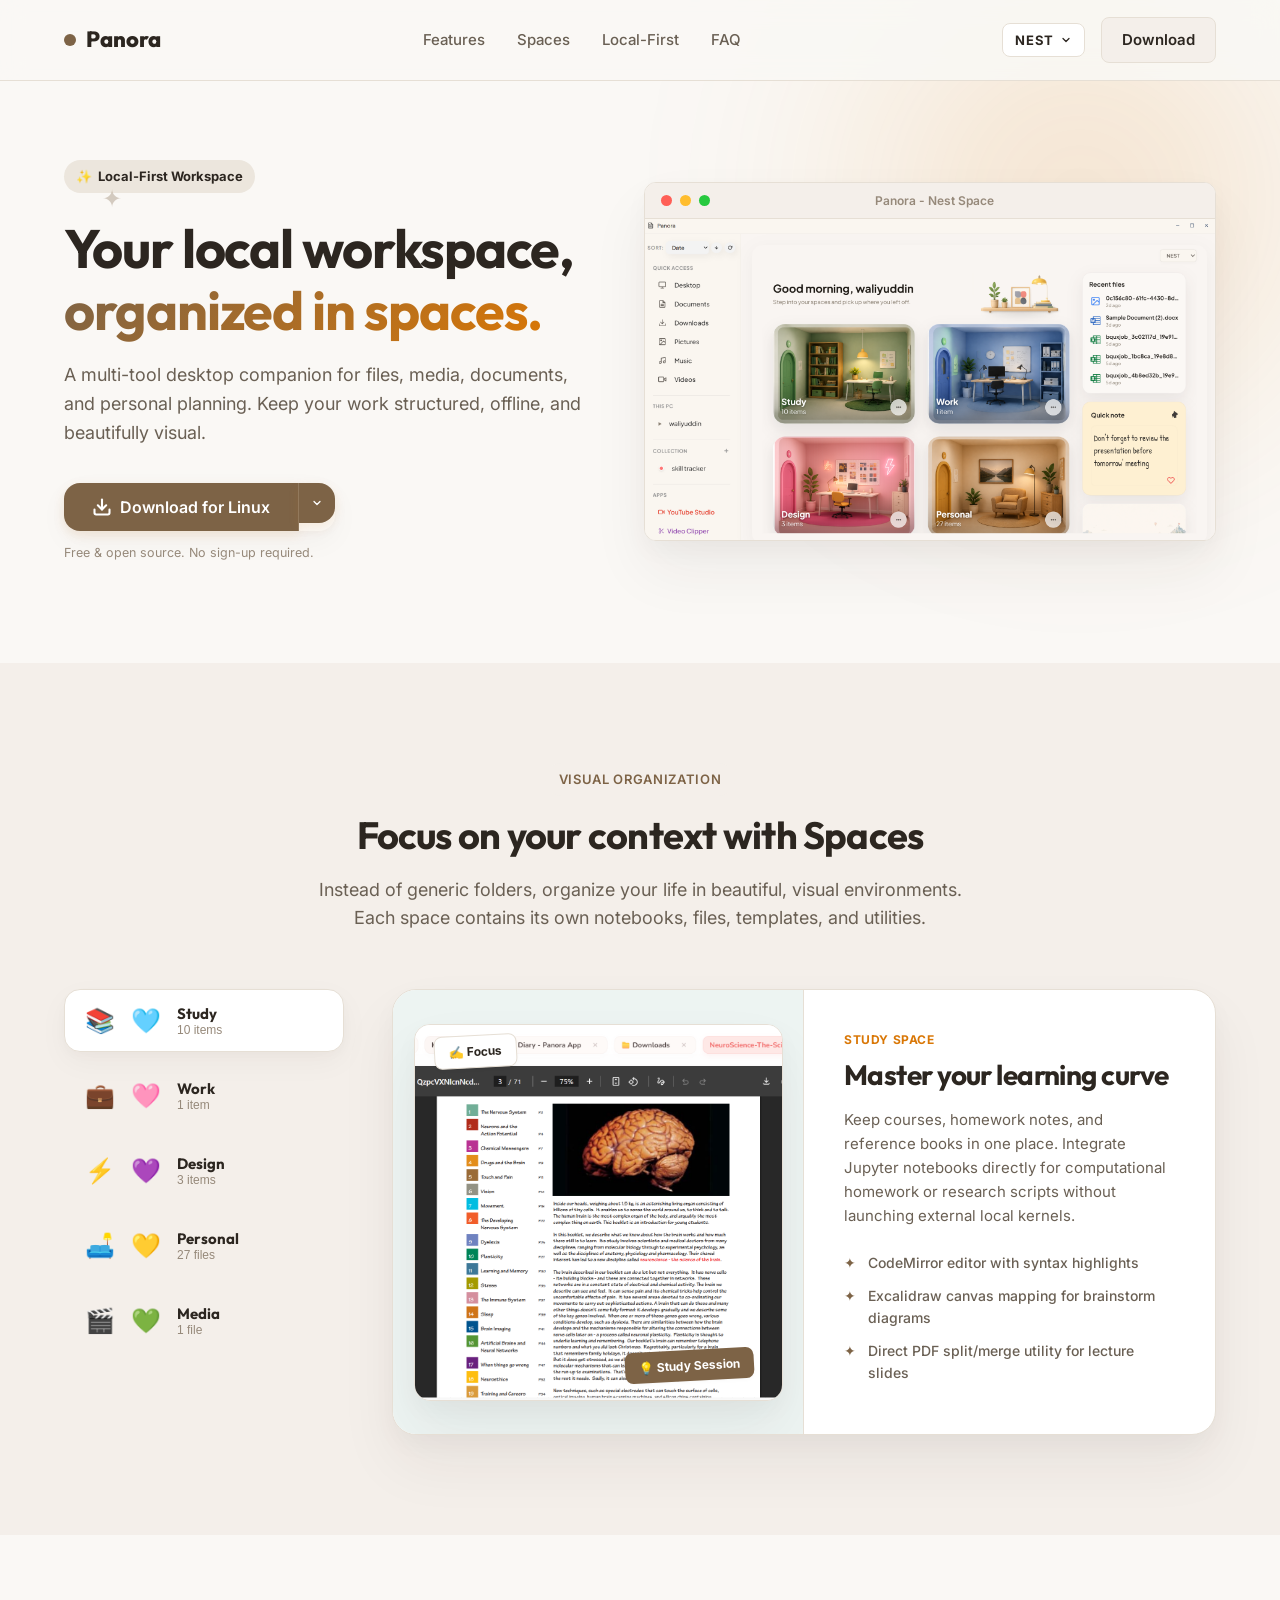
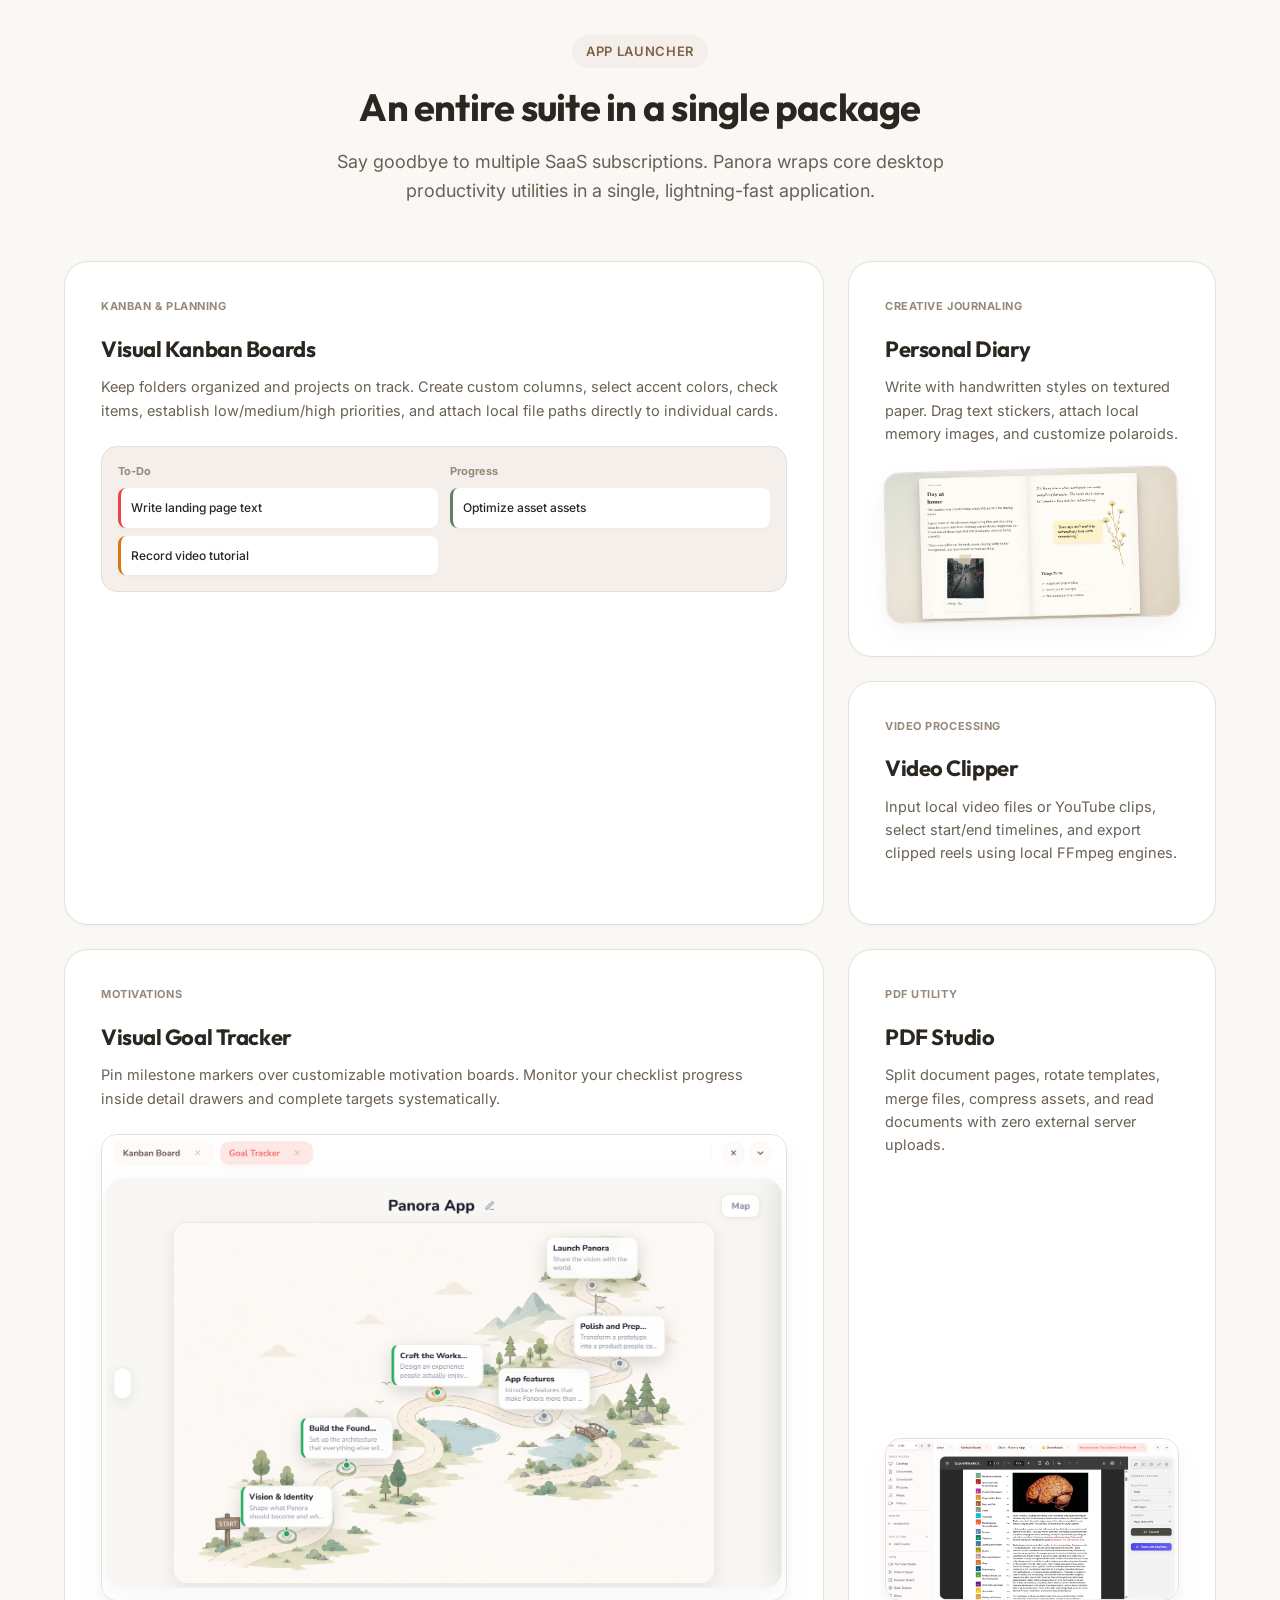
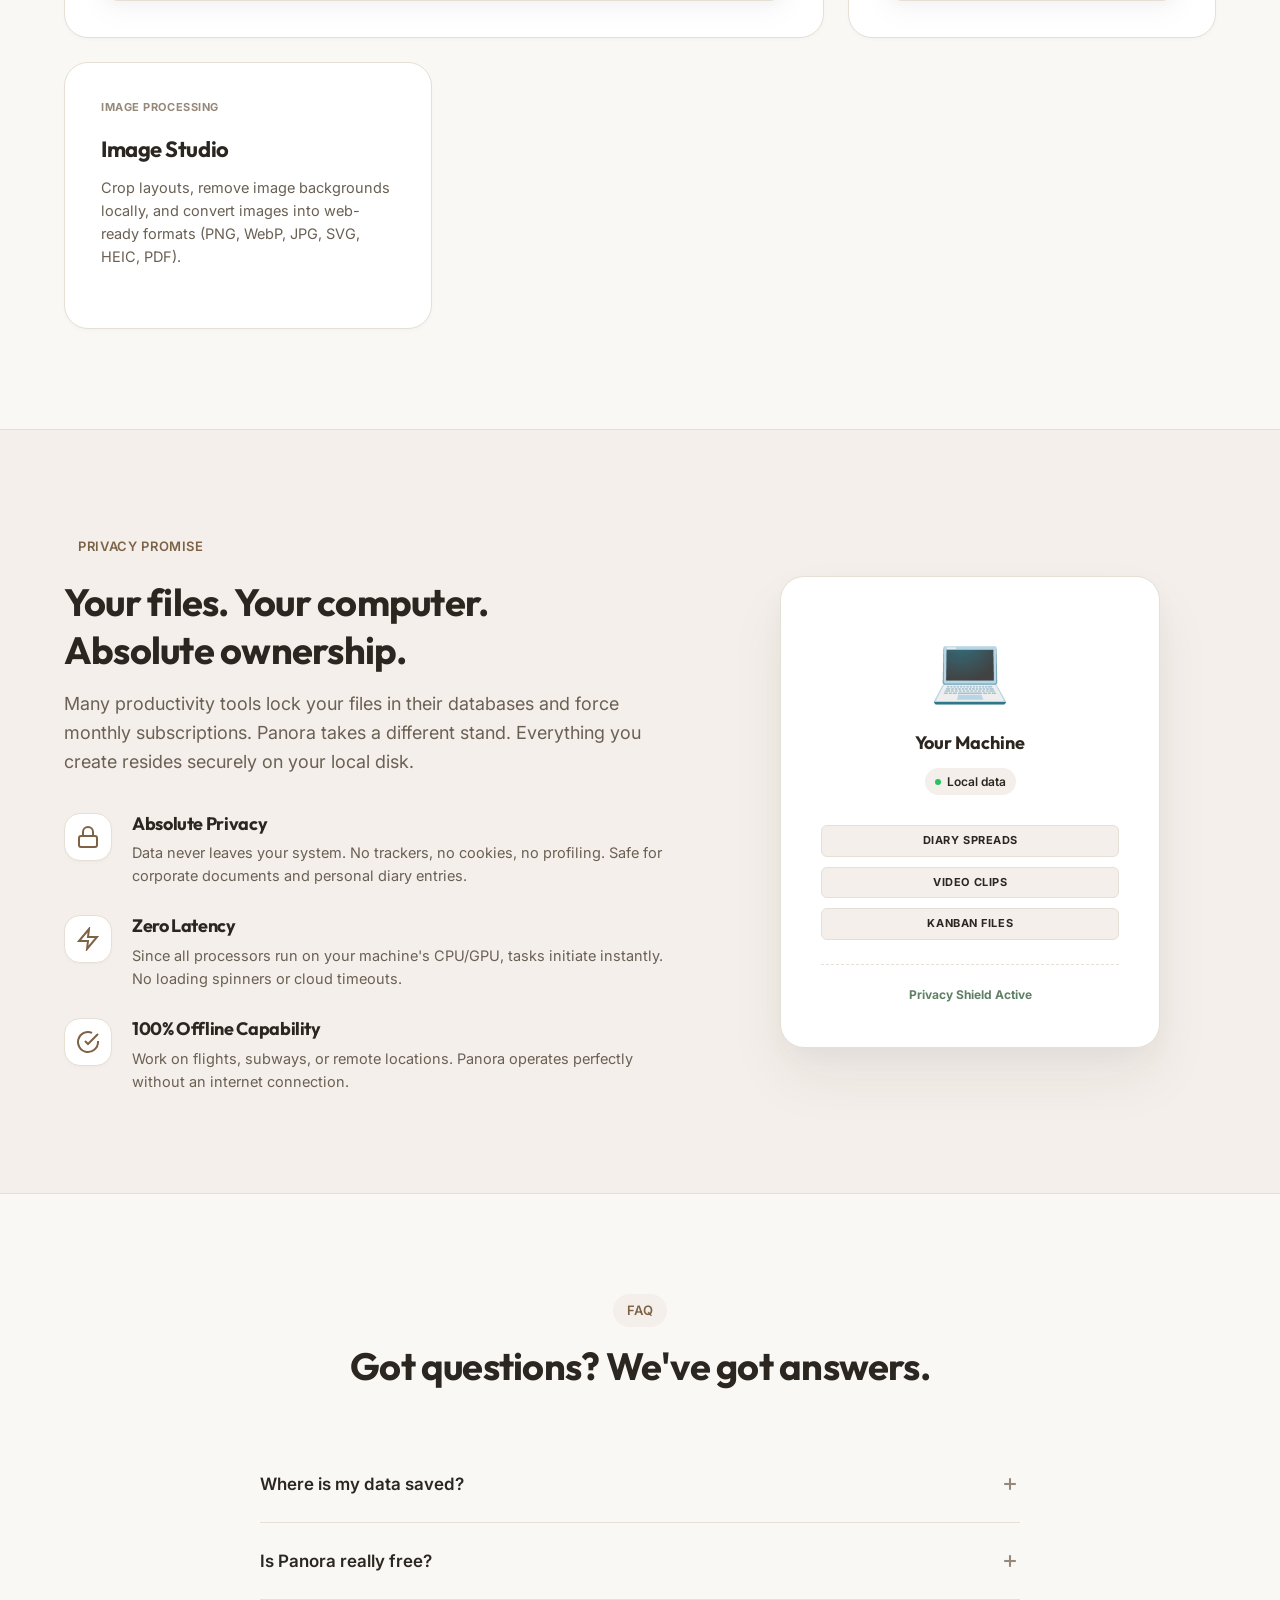
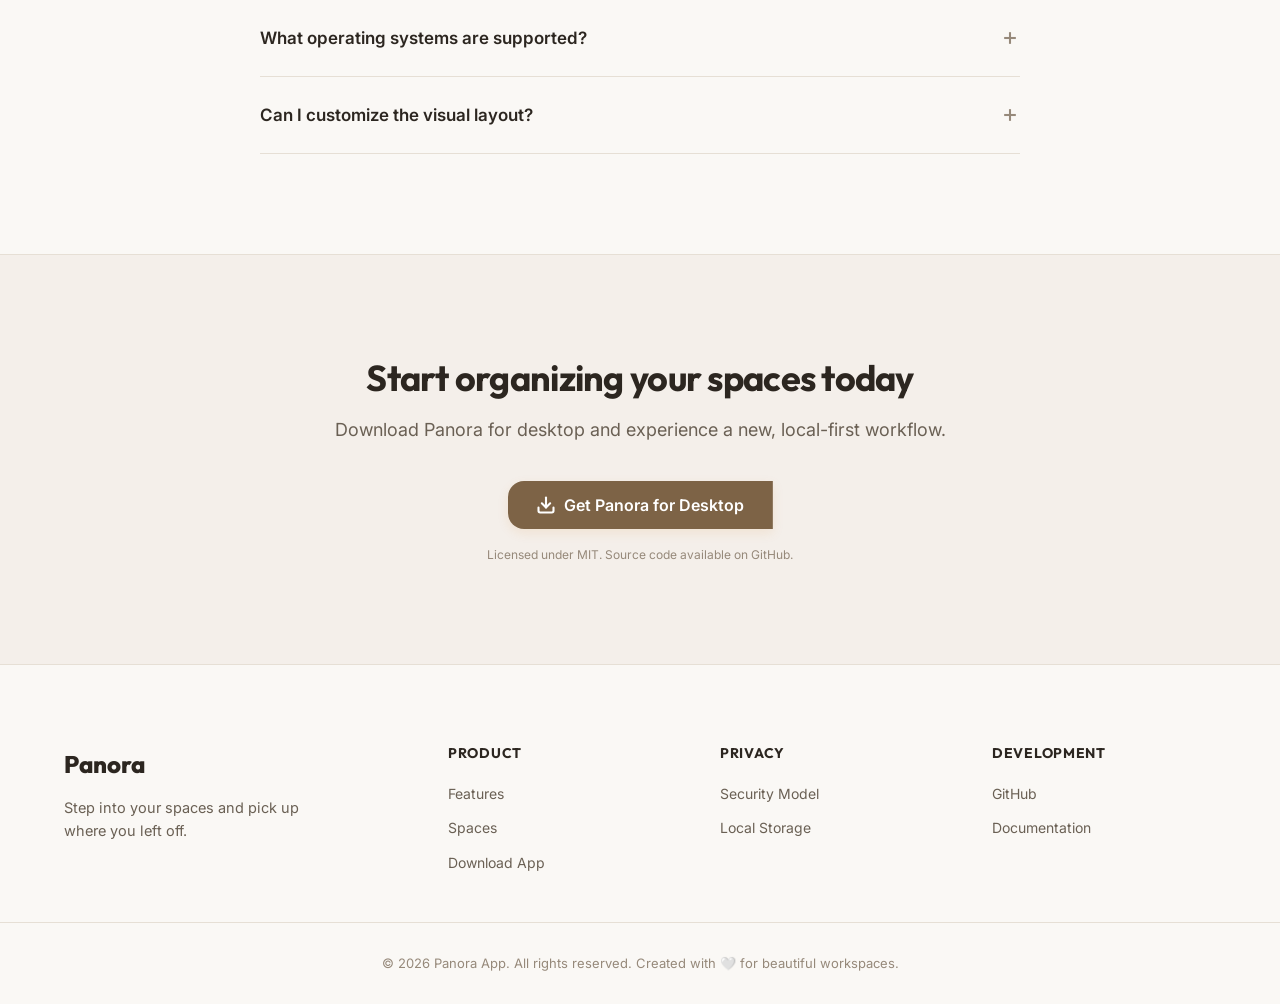
==== index.html @ 3e474cad "feat: initialize landing page for Panora with styles, assets, and download functionality" ====
<!DOCTYPE html>
<html lang="en">
<head>
  <meta charset="UTF-8">
  <meta name="viewport" content="width=device-width, initial-scale=1.0">
  <meta name="description" content="Panora is a beautiful, local-first desktop productivity workspace. Organize your files, edit code, split PDFs, remove image backgrounds, track goals, clip videos, and journal in one unified app. Absolute privacy, zero cloud database needed.">
  <meta name="keywords" content="Panora, desktop app, local-first, productivity tools, document editor, PDF utility, video clipper, Kanban board, goal tracker, diary app, local storage, Electron app">
  <meta name="author" content="Waliyuddin">
  
  <!-- Open Graph / Facebook -->
  <meta property="og:type" content="website">
  <meta property="og:title" content="Panora — Beautiful Local-First Workspace for Desktop">
  <meta property="og:description" content="Keep your local work in one gorgeous place. Text editing, PDF tools, image conversion, Kanban boards, diaries, and goals. Built for speed and privacy.">
  <meta property="og:image" content="panora.png">

  <!-- Twitter -->
  <meta property="twitter:card" content="summary_large_image">
  <meta property="twitter:title" content="Panora — Beautiful Local-First Workspace for Desktop">
  <meta property="twitter:description" content="Keep your local work in one gorgeous place. Text editing, PDF tools, image conversion, Kanban boards, diaries, and goals. Built for speed and privacy.">
  <meta property="twitter:image" content="panora.png">

  <title>Panora — Your Local Multi-Tool Workspace</title>

  <!-- Google Fonts -->
  <link rel="preconnect" href="https://fonts.googleapis.com">
  <link rel="preconnect" href="https://fonts.gstatic.com" crossorigin>
  <link href="https://fonts.googleapis.com/css2?family=Inter:wght@300;400;500;600;700&family=Outfit:wght@400;500;600;700;800&family=Caveat:wght@600;700&display=swap" rel="stylesheet">

  <link rel="stylesheet" href="style.css">
</head>
<body class="theme-nest">

  <!-- Floating Toast Notification -->
  <div id="download-toast" class="toast-notification hidden" role="alert" aria-live="assertive">
    <div class="toast-content">
      <svg class="toast-icon" width="20" height="20" viewBox="0 0 24 24" fill="none" stroke="currentColor" stroke-width="2" stroke-linecap="round" stroke-linejoin="round"><path d="M22 11.08V12a10 10 0 1 1-5.93-9.14"></path><polyline points="22 4 12 14.01 9 11.01"></polyline></svg>
      <div class="toast-text">
        <h4 class="toast-title">Download Initiated!</h4>
        <p class="toast-desc">Thank you for downloading Panora. Your installer is starting.</p>
      </div>
    </div>
  </div>

  <!-- Header Section -->
  <header class="navbar-header" id="navbar">
    <div class="container navbar-container">
      <a href="#" class="logo-link" id="logo-brand">
        <span class="logo-dot"></span>
        <span class="logo-text">Panora</span>
      </a>
      
      <nav class="nav-menu" id="nav-menu" aria-label="Main Navigation">
        <a href="#features" class="nav-link">Features</a>
        <a href="#spaces" class="nav-link">Spaces</a>
        <a href="#local-first" class="nav-link">Local-First</a>
        <a href="#faq" class="nav-link">FAQ</a>
      </nav>

      <div class="navbar-actions">
        <!-- Theme Dropdown selector (mirrors the app theme switcher) -->
        <div class="theme-dropdown-container">
          <label for="app-theme-selector" class="sr-only">Choose Theme</label>
          <div class="theme-selector-trigger" id="theme-selector-trigger">
            <span id="active-theme-label">NEST</span>
            <svg class="arrow-icon" width="12" height="12" viewBox="0 0 24 24" fill="none" stroke="currentColor" stroke-width="2.5" stroke-linecap="round" stroke-linejoin="round"><polyline points="6 9 12 15 18 9"></polyline></svg>
          </div>
          <div class="theme-dropdown-options" id="theme-dropdown-options">
            <button class="theme-option active" data-theme="nest" id="theme-btn-nest">NEST</button>
            <button class="theme-option" data-theme="mello" id="theme-btn-mello">MELLO</button>
          </div>
        </div>

        <a href="#download" class="btn btn-secondary nav-cta-btn" id="nav-download-btn">Download</a>
      </div>
    </div>
  </header>

  <!-- Hero Section -->
  <section class="hero-section" id="hero">
    <!-- Dynamic Decorative Elements -->
    <div class="hero-bg-accent glow-nest"></div>
    <div class="hero-bg-accent glow-mello"></div>
    <div class="decorative-sparkle sparkle-1">✦</div>
    <div class="decorative-sparkle sparkle-2">✦</div>
    <div class="decorative-doodle doodle-wave"></div>
    
    <div class="container hero-container">
      <div class="hero-content">
        <div class="hero-tagline" id="hero-tagline">
          <span class="tag-icon">✨</span> <span id="tagline-text">Local-First Workspace</span>
        </div>
        
        <h1 class="hero-title" id="hero-main-title">
          Your local workspace,<br><span class="text-gradient">organized in spaces.</span>
        </h1>
        
        <p class="hero-desc" id="hero-main-desc">
          A multi-tool desktop companion for files, media, documents, and personal planning. Keep your work structured, offline, and beautifully visual.
        </p>

        <div class="hero-cta-wrapper">
          <div class="download-button-group">
            <button class="btn btn-primary btn-large download-trigger" id="primary-download-btn">
              <svg class="download-icon" width="20" height="20" viewBox="0 0 24 24" fill="none" stroke="currentColor" stroke-width="2.5" stroke-linecap="round" stroke-linejoin="round"><path d="M21 15v4a2 2 0 0 1-2 2H5a2 2 0 0 1-2-2v-4"></path><polyline points="7 10 12 15 17 10"></polyline><line x1="12" y1="15" x2="12" y2="3"></line></svg>
              <span id="download-text">Download for Windows</span>
            </button>
            <div class="dropdown-trigger-wrapper">
              <button class="btn btn-primary btn-large btn-dropdown-toggle" id="download-dropdown-toggle" aria-label="Open download options">
                <svg width="12" height="12" viewBox="0 0 24 24" fill="none" stroke="currentColor" stroke-width="2.5" stroke-linecap="round" stroke-linejoin="round"><polyline points="6 9 12 15 18 9"></polyline></svg>
              </button>
              <div class="download-dropdown-menu" id="download-dropdown-menu">
                <button class="dropdown-item download-trigger" data-os="windows">Windows Installer (.exe)</button>
                <button class="dropdown-item download-trigger" data-os="macos">macOS Apple Silicon / Intel (.dmg)</button>
                <button class="dropdown-item download-trigger" data-os="linux">Linux Package (.AppImage)</button>
              </div>
            </div>
          </div>
          <span class="cta-subtext" id="cta-subtext">Free & open source. No sign-up required.</span>
        </div>
      </div>

      <!-- App Preview Frame -->
      <div class="hero-preview-wrapper" id="hero-preview-frame">
        <div class="macbook-frame">
          <div class="frame-header">
            <div class="window-controls">
              <span class="control-dot close"></span>
              <span class="control-dot minimize"></span>
              <span class="control-dot expand"></span>
            </div>
            <div class="frame-title" id="preview-frame-title">Panora - Nest Space</div>
          </div>
          <div class="frame-body">
            <!-- Nest Theme Screenshot -->
            <img src="panora.png" alt="Panora Desktop App Dashboard - Nest Theme" class="app-screenshot active" id="screenshot-nest">
            <!-- Mello Theme Screenshot -->
            <img src="panora2.png" alt="Panora Desktop App Dashboard - Mello Theme" class="app-screenshot" id="screenshot-mello">
          </div>
        </div>
      </div>
    </div>
  </section>

  <!-- Spaces Tour Section -->
  <section class="spaces-section" id="spaces">
    <div class="container">
      <div class="section-header text-center">
        <span class="section-tag">Visual Organization</span>
        <h2 class="section-title" id="spaces-title">Focus on your context with Spaces</h2>
        <p class="section-desc">
          Instead of generic folders, organize your life in beautiful, visual environments. Each space contains its own notebooks, files, templates, and utilities.
        </p>
      </div>

      <div class="spaces-interactive-layout">
        <!-- Interactive Room list representing the files -->
        <div class="spaces-menu" id="spaces-menu" role="tablist">
          <button class="space-tab active" data-space="study" id="space-tab-study" role="tab" aria-selected="true" aria-controls="space-panel-study">
            <span class="space-icon icon-nest">📚</span>
            <span class="space-icon icon-mello hidden">🩵</span>
            <div class="space-tab-info">
              <span class="space-name">Study</span>
              <span class="space-meta" id="study-meta">10 items</span>
            </div>
          </button>
          
          <button class="space-tab" data-space="work" id="space-tab-work" role="tab" aria-selected="false" aria-controls="space-panel-work">
            <span class="space-icon icon-nest">💼</span>
            <span class="space-icon icon-mello hidden">🩷</span>
            <div class="space-tab-info">
              <span class="space-name">Work</span>
              <span class="space-meta" id="work-meta">1 item</span>
            </div>
          </button>
          
          <button class="space-tab" data-space="design" id="space-tab-design" role="tab" aria-selected="false" aria-controls="space-panel-design">
            <span class="space-icon icon-nest">⚡</span>
            <span class="space-icon icon-mello hidden">💜</span>
            <div class="space-tab-info">
              <span class="space-name">Design</span>
              <span class="space-meta" id="design-meta">3 items</span>
            </div>
          </button>
          
          <button class="space-tab" data-space="personal" id="space-tab-personal" role="tab" aria-selected="false" aria-controls="space-panel-personal">
            <span class="space-icon icon-nest">🛋️</span>
            <span class="space-icon icon-mello hidden">💛</span>
            <div class="space-tab-info">
              <span class="space-name">Personal</span>
              <span class="space-meta" id="personal-meta">27 files</span>
            </div>
          </button>

          <button class="space-tab" data-space="media" id="space-tab-media" role="tab" aria-selected="false" aria-controls="space-panel-media">
            <span class="space-icon icon-nest">🎬</span>
            <span class="space-icon icon-mello hidden">💚</span>
            <div class="space-tab-info">
              <span class="space-name">Media</span>
              <span class="space-meta" id="media-meta">1 file</span>
            </div>
          </button>
        </div>

        <!-- Spaces details panels -->
        <div class="spaces-content-display">
          <div class="spaces-panel active" id="space-panel-study" role="tabpanel">
            <div class="panel-visual study-color">
              <div class="floating-sticker sticker-1">✍️ Focus</div>
              <div class="floating-sticker sticker-2">💡 Study Session</div>
              <div class="window-mockup">
                <img src="pdf viewer.png" alt="PDF Studio Document Reader" class="mockup-img">
              </div>
            </div>
            <div class="panel-details">
              <span class="panel-space-tag">Study Space</span>
              <h3>Master your learning curve</h3>
              <p>Keep courses, homework notes, and reference books in one place. Integrate Jupyter notebooks directly for computational homework or research scripts without launching external local kernels.</p>
              <ul class="panel-feature-list">
                <li>CodeMirror editor with syntax highlights</li>
                <li>Excalidraw canvas mapping for brainstorm diagrams</li>
                <li>Direct PDF split/merge utility for lecture slides</li>
              </ul>
            </div>
          </div>

          <div class="spaces-panel" id="space-panel-work" role="tabpanel">
            <div class="panel-visual work-color">
              <div class="floating-sticker sticker-1">🚀 Launch</div>
              <div class="floating-sticker sticker-2">📊 Spreadsheets</div>
              <div class="room-illustration nest-view">
                <div class="room-card-mini">
                  <span class="card-mini-title">Daily Operations</span>
                  <div class="progress-bar-small"><div class="fill" style="width: 45%"></div></div>
                  <span class="card-mini-meta">Excel conversions active</span>
                </div>
              </div>
            </div>
            <div class="panel-details">
              <span class="panel-space-tag">Work Space</span>
              <h3>Professional utility in action</h3>
              <p>Organize corporate worksheets, project checklists, and clients data safely. Easily parse and manage dense records with built-in tabular spreadsheets supporting XLSX, CSV, and Parquet formatting.</p>
              <ul class="panel-feature-list">
                <li>CSV Table Editor and direct conversion to Excel worksheets</li>
                <li>Tabbed workspaces supporting multiple opened client documents</li>
                <li>OCR features through LiteParse for document extractions</li>
              </ul>
            </div>
          </div>

          <div class="spaces-panel" id="space-panel-design" role="tabpanel">
            <div class="panel-visual design-color">
              <div class="floating-sticker sticker-1">🎨 Palette</div>
              <div class="floating-sticker sticker-2">📐 Excalidraw</div>
            </div>
            <div class="panel-details">
              <span class="panel-space-tag">Design Space</span>
              <h3>Creative ideas, visual execution</h3>
              <p>Store design inspirations, client branding assets, color configurations, and sketch boards. Make visual planning interactive using clean canvas tools without leaving the app container.</p>
              <ul class="panel-feature-list">
                <li>Integrated Excalidraw diagram tools (.excalidraw format)</li>
                <li>Image Studio with background removal, cropping, and rotation</li>
                <li>Fast image converters: convert SVG, BMP, ICO to PNG or WebP</li>
              </ul>
            </div>
          </div>

          <div class="spaces-panel" id="space-panel-personal" role="tabpanel">
            <div class="panel-visual personal-color">
              <div class="floating-sticker sticker-1">🏡 Diary</div>
              <div class="floating-sticker sticker-2">📅 Plans</div>
              <div class="goal-tracker-stack">
                <img src="goal tracker.png" alt="Goal Tracker Map" class="map-img-stack">
                <img src="goal tracker 2.png" alt="Milestone Checklist Drawer" class="drawer-img-stack">
              </div>
            </div>
            <div class="panel-details">
              <span class="panel-space-tag">Personal Space</span>
              <h3>Your personal journal & agenda</h3>
              <p>Express yourself through customized scrapbooks or track life targets on visual goal maps. Store private reflections and checklists completely offline on your desktop.</p>
              <ul class="panel-feature-list">
                <li>Cozy Diary book shelf layout with custom spread styles</li>
                <li>Goal tracking milestone map with interactive preview drawers</li>
                <li>Subtasks and checklist prioritization in a clean interface</li>
              </ul>
            </div>
          </div>

          <div class="spaces-panel" id="space-panel-media" role="tabpanel">
            <div class="panel-visual media-color">
              <div class="floating-sticker sticker-1">✂️ Clip</div>
              <div class="floating-sticker sticker-2">📹 YouTube</div>
            </div>
            <div class="panel-details">
              <span class="panel-space-tag">Media Space</span>
              <h3>Media production & downloads</h3>
              <p>Process, download, and trim local and online media links in seconds. Designed with fast background tasks to process media files seamlessly.</p>
              <ul class="panel-feature-list">
                <li>YouTube downloader with quality presets</li>
                <li>Video Clipper tool backing TikTok/Reels crop coordinates</li>
                <li>FFmpeg integration for local high-fidelity video rendering</li>
              </ul>
            </div>
          </div>
        </div>
      </div>
    </div>
  </section>

  <!-- Bento Grid Features Section -->
  <section class="features-section" id="features">
    <div class="container">
      <div class="section-header text-center">
        <span class="section-tag">App Launcher</span>
        <h2 class="section-title">An entire suite in a single package</h2>
        <p class="section-desc">
          Say goodbye to multiple SaaS subscriptions. Panora wraps core desktop productivity utilities in a single, lightning-fast application.
        </p>
      </div>

      <div class="bento-grid">
        <!-- Bento Card 1: Kanban -->
        <div class="bento-card col-span-2 row-span-2 kanban-highlight">
          <div class="card-badge">Kanban & Planning</div>
          <div class="card-content">
            <h3>Visual Kanban Boards</h3>
            <p>Keep folders organized and projects on track. Create custom columns, select accent colors, check items, establish low/medium/high priorities, and attach local file paths directly to individual cards.</p>
            <div class="bento-visual mock-kanban">
              <div class="kanban-col">
                <span class="col-title">To-Do</span>
                <div class="kanban-item priority-high">Write landing page text</div>
                <div class="kanban-item priority-medium">Record video tutorial</div>
              </div>
              <div class="kanban-col">
                <span class="col-title">Progress</span>
                <div class="kanban-item priority-low">Optimize asset assets</div>
              </div>
            </div>
          </div>
        </div>

        <!-- Bento Card 2: Diary -->
        <div class="bento-card diary-highlight">
          <div class="card-badge">Creative journaling</div>
          <div class="card-content">
            <h3>Personal Diary</h3>
            <p>Write with handwritten styles on textured paper. Drag text stickers, attach local memory images, and customize polaroids.</p>
            <div class="diary-notebook-preview">
              <img src="diary.png" alt="Diary Spread Page Preview" class="diary-page-img">
            </div>
          </div>
        </div>

        <!-- Bento Card 3: Video Clipper -->
        <div class="bento-card video-highlight">
          <div class="card-badge">Video Processing</div>
          <div class="card-content">
            <h3>Video Clipper</h3>
            <p>Input local video files or YouTube clips, select start/end timelines, and export clipped reels using local FFmpeg engines.</p>
          </div>
        </div>

        <!-- Bento Card 4: Goal Tracker -->
        <div class="bento-card col-span-2 goal-highlight">
          <div class="card-badge">Motivations</div>
          <div class="card-content">
            <h3>Visual Goal Tracker</h3>
            <p>Pin milestone markers over customizable motivation boards. Monitor your checklist progress inside detail drawers and complete targets systematically.</p>
            <div class="goal-map-preview">
              <img src="goal tracker.png" alt="Goal Tracker Map" class="goal-map-img">
            </div>
          </div>
        </div>

        <!-- Bento Card 5: PDF Studio -->
        <div class="bento-card pdf-highlight">
          <div class="card-badge">PDF utility</div>
          <div class="card-content">
            <h3>PDF Studio</h3>
            <p>Split document pages, rotate templates, merge files, compress assets, and read documents with zero external server uploads.</p>
            <div class="pdf-studio-preview">
              <img src="pdf viewer.png" alt="PDF Studio Document Reader" class="pdf-img">
            </div>
          </div>
        </div>

        <!-- Bento Card 6: Image Studio -->
        <div class="bento-card image-highlight">
          <div class="card-badge">Image Processing</div>
          <div class="card-content">
            <h3>Image Studio</h3>
            <p>Crop layouts, remove image backgrounds locally, and convert images into web-ready formats (PNG, WebP, JPG, SVG, HEIC, PDF).</p>
          </div>
        </div>
      </div>
    </div>
  </section>

  <!-- Local First Section -->
  <section class="local-first-section" id="local-first">
    <div class="container">
      <div class="local-grid">
        <div class="local-content">
          <span class="section-tag highlight-tag">Privacy Promise</span>
          <h2 class="section-title">Your files. Your computer.<br>Absolute ownership.</h2>
          <p class="section-desc">
            Many productivity tools lock your files in their databases and force monthly subscriptions. Panora takes a different stand. Everything you create resides securely on your local disk.
          </p>
          
          <div class="local-features-group">
            <div class="local-feature-item">
              <div class="icon-wrap">
                <svg width="24" height="24" viewBox="0 0 24 24" fill="none" stroke="currentColor" stroke-width="2"><rect x="3" y="11" width="18" height="11" rx="2" ry="2"></rect><path d="M7 11V7a5 5 0 0 1 10 0v4"></path></svg>
              </div>
              <div class="feature-text">
                <h3>Absolute Privacy</h3>
                <p>Data never leaves your system. No trackers, no cookies, no profiling. Safe for corporate documents and personal diary entries.</p>
              </div>
            </div>

            <div class="local-feature-item">
              <div class="icon-wrap">
                <svg width="24" height="24" viewBox="0 0 24 24" fill="none" stroke="currentColor" stroke-width="2"><polygon points="13 2 3 14 12 14 11 22 21 10 12 10 13 2"></polygon></svg>
              </div>
              <div class="feature-text">
                <h3>Zero Latency</h3>
                <p>Since all processors run on your machine's CPU/GPU, tasks initiate instantly. No loading spinners or cloud timeouts.</p>
              </div>
            </div>

            <div class="local-feature-item">
              <div class="icon-wrap">
                <svg width="24" height="24" viewBox="0 0 24 24" fill="none" stroke="currentColor" stroke-width="2"><path d="M22 11.08V12a10 10 0 1 1-5.93-9.14"></path><polyline points="22 4 12 14.01 9 11.01"></polyline></svg>
              </div>
              <div class="feature-text">
                <h3>100% Offline Capability</h3>
                <p>Work on flights, subways, or remote locations. Panora operates perfectly without an internet connection.</p>
              </div>
            </div>
          </div>
        </div>

        <div class="local-visual-display">
          <div class="local-map-container">
            <div class="device-node main-device">
              <div class="device-icon">💻</div>
              <span class="device-label">Your Machine</span>
              <span class="status-indicator online">Local data</span>
            </div>
            
            <div class="data-stream-lines">
              <span class="stream-item doc-tag">Diary Spreads</span>
              <span class="stream-item media-tag">Video Clips</span>
              <span class="stream-item file-tag">Kanban Files</span>
            </div>

            <div class="cloud-shield">
              <span class="shield-label">Privacy Shield Active</span>
            </div>
          </div>
        </div>
      </div>
    </div>
  </section>

  <!-- FAQ Section -->
  <section class="faq-section" id="faq">
    <div class="container">
      <div class="section-header text-center">
        <span class="section-tag">FAQ</span>
        <h2 class="section-title">Got questions? We've got answers.</h2>
      </div>

      <div class="faq-accordion-wrapper">
        <div class="faq-item" id="faq-item-1">
          <button class="faq-question" aria-expanded="false" aria-controls="faq-answer-1">
            <span>Where is my data saved?</span>
            <svg class="faq-icon" width="20" height="20" viewBox="0 0 24 24" fill="none" stroke="currentColor" stroke-width="2.5"><line x1="12" y1="5" x2="12" y2="19"></line><line x1="5" y1="12" x2="19" y2="12"></line></svg>
          </button>
          <div class="faq-answer" id="faq-answer-1" hidden>
            <p>All user files, text edits, Jupyter configurations, diary indexes, and Kanban layouts are stored locally on your desktop filesystem. Panora does not upload anything to cloud hosting nodes, keeping your data entirely yours.</p>
          </div>
        </div>

        <div class="faq-item" id="faq-item-2">
          <button class="faq-question" aria-expanded="false" aria-controls="faq-answer-2">
            <span>Is Panora really free?</span>
            <svg class="faq-icon" width="20" height="20" viewBox="0 0 24 24" fill="none" stroke="currentColor" stroke-width="2.5"><line x1="12" y1="5" x2="12" y2="19"></line><line x1="5" y1="12" x2="19" y2="12"></line></svg>
          </button>
          <div class="faq-answer" id="faq-answer-2" hidden>
            <p>Yes! Panora is fully open-source and free to download. There are no monthly payments, hidden features behind paywalls, or cloud subscriptions.</p>
          </div>
        </div>

        <div class="faq-item" id="faq-item-3">
          <button class="faq-question" aria-expanded="false" aria-controls="faq-answer-3">
            <span>What operating systems are supported?</span>
            <svg class="faq-icon" width="20" height="20" viewBox="0 0 24 24" fill="none" stroke="currentColor" stroke-width="2.5"><line x1="12" y1="5" x2="12" y2="19"></line><line x1="5" y1="12" x2="19" y2="12"></line></svg>
          </button>
          <div class="faq-answer" id="faq-answer-3" hidden>
            <p>We officially build and distribute binaries for Windows (.exe installers), macOS (.dmg packages, supporting both M1/M2 Apple Silicon and older Intel architectures), and Linux installations (.AppImage packages).</p>
          </div>
        </div>

        <div class="faq-item" id="faq-item-4">
          <button class="faq-question" aria-expanded="false" aria-controls="faq-answer-4">
            <span>Can I customize the visual layout?</span>
            <svg class="faq-icon" width="20" height="20" viewBox="0 0 24 24" fill="none" stroke="currentColor" stroke-width="2.5"><line x1="12" y1="5" x2="12" y2="19"></line><line x1="5" y1="12" x2="19" y2="12"></line></svg>
          </button>
          <div class="faq-answer" id="faq-answer-4" hidden>
            <p>Absolutely! The app features multiple built-in design visual skins: standard layouts, cozy warm-toned workspace aesthetics (Nest Theme), and colorful cute pastel motifs (Mello Theme), including folder customizations, colors, and textures.</p>
          </div>
        </div>
      </div>
    </div>
  </section>

  <!-- CTA Download Section -->
  <section class="cta-download-section" id="download">
    <div class="container text-center">
      <h2 class="cta-title">Start organizing your spaces today</h2>
      <p class="cta-desc">Download Panora for desktop and experience a new, local-first workflow.</p>
      
      <div class="cta-buttons-wrapper">
        <button class="btn btn-primary btn-large download-trigger" id="footer-download-btn">
          <svg class="download-icon" width="20" height="20" viewBox="0 0 24 24" fill="none" stroke="currentColor" stroke-width="2.5" stroke-linecap="round" stroke-linejoin="round"><path d="M21 15v4a2 2 0 0 1-2 2H5a2 2 0 0 1-2-2v-4"></path><polyline points="7 10 12 15 17 10"></polyline><line x1="12" y1="15" x2="12" y2="3"></line></svg>
          <span>Get Panora for Desktop</span>
        </button>
      </div>
      <p class="license-note">Licensed under MIT. Source code available on GitHub.</p>
    </div>
  </section>

  <!-- Footer Section -->
  <footer class="footer-layout">
    <div class="container footer-container">
      <div class="footer-brand">
        <span class="logo-text">Panora</span>
        <p class="footer-slogan">Step into your spaces and pick up where you left off.</p>
      </div>
      
      <div class="footer-links-wrapper">
        <div class="footer-links-column">
          <h4>Product</h4>
          <a href="#features">Features</a>
          <a href="#spaces">Spaces</a>
          <a href="#download">Download App</a>
        </div>
        <div class="footer-links-column">
          <h4>Privacy</h4>
          <a href="#local-first">Security Model</a>
          <a href="#local-first">Local Storage</a>
        </div>
        <div class="footer-links-column">
          <h4>Development</h4>
          <a href="https://github.com" target="_blank" rel="noopener noreferrer">GitHub</a>
          <a href="#faq">Documentation</a>
        </div>
      </div>
    </div>
    <div class="footer-bottom text-center">
      <p class="copyright-text">&copy; 2026 Panora App. All rights reserved. Created with 🤍 for beautiful workspaces.</p>
    </div>
  </footer>

  <script src="app.js" defer></script>
</body>
</html>
---- style.css ----
/* ==========================================================================
   PANORA LANDING PAGE CSS STYLESHEET
   ========================================================================== */

/* --------------------------------------------------------------------------
   1. Design System & Variables
   -------------------------------------------------------------------------- */
:root {
  /* Theme: NEST (Warm, Earthy, Organic) */
  --bg-primary: #FAF8F5;
  --bg-secondary: #F4EFEA;
  --bg-tertiary: #ECE6DD;
  --text-primary: #2C2620;
  --text-secondary: #6A6054;
  --text-muted: #96897A;
  --card-bg: #FFFFFF;
  --border-color: #E6DFD5;
  --border-focus: #C0B09C;
  
  --shadow-sm: 0 2px 4px rgba(44, 38, 32, 0.02), 0 1px 2px rgba(44, 38, 32, 0.01);
  --shadow-md: 0 10px 30px rgba(44, 38, 32, 0.04), 0 4px 12px rgba(44, 38, 32, 0.02);
  --shadow-lg: 0 30px 60px rgba(44, 38, 32, 0.06), 0 10px 24px rgba(44, 38, 32, 0.03);
  
  --primary-color: #7D6346;       /* Soft Timber */
  --primary-hover: #604A33;
  --accent-color: #D97706;        /* Warm Amber */
  --accent-rgb: 217, 119, 6;
  --success-color: #608066;       /* Sage Green */
  --info-color: #557A95;          /* Muted Blue */
  --warning-color: #D68C45;       /* Warm Terracotta */
  
  --radius-sm: 8px;
  --radius-md: 16px;
  --radius-lg: 24px;
  --radius-full: 9999px;
  
  --transition-fast: 0.15s ease;
  --transition-normal: 0.3s cubic-bezier(0.4, 0, 0.2, 1);
  --transition-slow: 0.5s cubic-bezier(0.4, 0, 0.2, 1);
}

/* Theme: MELLO (Cute, Chibi, Pastel) */
body.theme-mello {
  --bg-primary: #FCFAFA;
  --bg-secondary: #F7EFEF;
  --bg-tertiary: #F2E4E4;
  --text-primary: #4A3E3D;
  --text-secondary: #85706E;
  --text-muted: #B29B99;
  --card-bg: #FFFFFF;
  --border-color: #F0E2E2;
  --border-focus: #FFA8BA;
  
  --shadow-sm: 0 4px 8px rgba(255, 168, 186, 0.05);
  --shadow-md: 0 12px 30px rgba(255, 168, 186, 0.12), 0 4px 12px rgba(162, 210, 255, 0.08);
  --shadow-lg: 0 32px 60px rgba(189, 178, 255, 0.18), 0 12px 24px rgba(255, 168, 186, 0.1);
  
  --primary-color: #FFA8BA;       /* Pastel Pink */
  --primary-hover: #FF85A2;
  --accent-color: #8FD3FF;        /* Sky Blue */
  --accent-rgb: 143, 211, 255;
  --success-color: #B4E8B4;       /* Pastel Mint */
  --info-color: #C1B4FF;          /* Lilac Purple */
  --warning-color: #FFE699;       /* Pastel Yellow */
  
  --radius-sm: 12px;
  --radius-md: 20px;
  --radius-lg: 32px;
}

/* --------------------------------------------------------------------------
   2. Base Styles & Typography
   -------------------------------------------------------------------------- */
* {
  box-sizing: border-box;
  margin: 0;
  padding: 0;
}

html {
  scroll-behavior: smooth;
}

body {
  font-family: 'Inter', sans-serif;
  background-color: var(--bg-primary);
  color: var(--text-primary);
  line-height: 1.6;
  -webkit-font-smoothing: antialiased;
  transition: background-color var(--transition-slow), color var(--transition-slow);
  overflow-x: hidden;
}

/* Dot grid background for Mello */
body.theme-mello {
  background-image: radial-gradient(#FFD9E2 1.5px, transparent 1.5px);
  background-size: 28px 28px;
}

h1, h2, h3, h4 {
  font-family: 'Outfit', sans-serif;
  font-weight: 700;
  letter-spacing: -0.02em;
  line-height: 1.25;
}

a {
  color: inherit;
  text-decoration: none;
  transition: color var(--transition-fast);
}

.sr-only {
  position: absolute;
  width: 1px;
  height: 1px;
  padding: 0;
  margin: -1px;
  overflow: hidden;
  clip: rect(0, 0, 0, 0);
  border: 0;
}

/* --------------------------------------------------------------------------
   3. Utility Classes
   -------------------------------------------------------------------------- */
.container {
  width: 100%;
  max-width: 1200px;
  margin: 0 auto;
  padding: 0 24px;
}

.text-center { text-align: center; }
.text-gradient {
  background: linear-gradient(135deg, var(--primary-color), var(--accent-color));
  -webkit-background-clip: text;
  -webkit-text-fill-color: transparent;
}

.section-tag {
  display: inline-block;
  padding: 6px 14px;
  font-size: 13px;
  font-weight: 600;
  color: var(--primary-color);
  background-color: var(--bg-secondary);
  border-radius: var(--radius-full);
  margin-bottom: 16px;
  letter-spacing: 0.05em;
  text-transform: uppercase;
  transition: all var(--transition-normal);
}

body.theme-mello .section-tag {
  background-color: var(--bg-tertiary);
  border: 1px solid var(--border-color);
}

.section-title {
  font-size: 38px;
  margin-bottom: 16px;
  color: var(--text-primary);
}

.section-desc {
  font-size: 18px;
  color: var(--text-secondary);
  max-width: 680px;
  margin: 0 auto;
}

.section-header {
  margin-bottom: 56px;
}

/* Button UI */
.btn {
  display: inline-flex;
  align-items: center;
  justify-content: center;
  gap: 8px;
  padding: 10px 20px;
  font-size: 15px;
  font-weight: 600;
  border-radius: var(--radius-sm);
  border: none;
  cursor: pointer;
  transition: all var(--transition-normal);
  font-family: inherit;
}

.btn-primary {
  background-color: var(--primary-color);
  color: #FFFFFF !important;
  box-shadow: 0 4px 12px rgba(var(--accent-rgb), 0.1);
}

body.theme-mello .btn-primary {
  color: var(--text-primary) !important;
}

.btn-primary:hover {
  transform: translateY(-2px);
  background-color: var(--primary-hover);
  box-shadow: 0 6px 20px rgba(var(--accent-rgb), 0.2);
}

.btn-secondary {
  background-color: var(--bg-secondary);
  color: var(--text-primary);
  border: 1px solid var(--border-color);
}

.btn-secondary:hover {
  background-color: var(--bg-tertiary);
}

.btn-large {
  padding: 14px 28px;
  font-size: 16px;
  border-radius: var(--radius-md);
}

/* --------------------------------------------------------------------------
   4. Navbar Layout
   -------------------------------------------------------------------------- */
.navbar-header {
  position: fixed;
  top: 0;
  left: 0;
  width: 100%;
  z-index: 1000;
  background-color: rgba(250, 248, 245, 0.85);
  backdrop-filter: blur(12px);
  border-bottom: 1px solid var(--border-color);
  transition: background-color var(--transition-slow), border-color var(--transition-slow);
}

body.theme-mello .navbar-header {
  background-color: rgba(252, 250, 250, 0.85);
}

.navbar-container {
  display: flex;
  align-items: center;
  justify-content: space-between;
  height: 80px;
}

.logo-link {
  display: flex;
  align-items: center;
  gap: 10px;
  font-family: 'Outfit', sans-serif;
  font-weight: 800;
  font-size: 22px;
  color: var(--text-primary);
}

.logo-dot {
  width: 12px;
  height: 12px;
  background: var(--primary-color);
  border-radius: 50%;
  transition: background var(--transition-slow);
}

.nav-menu {
  display: flex;
  align-items: center;
  gap: 32px;
}

.nav-link {
  font-weight: 500;
  font-size: 15px;
  color: var(--text-secondary);
}

.nav-link:hover {
  color: var(--primary-color);
}

.navbar-actions {
  display: flex;
  align-items: center;
  gap: 16px;
}

/* Custom Theme Select Dropdown */
.theme-dropdown-container {
  position: relative;
}

.theme-selector-trigger {
  display: flex;
  align-items: center;
  gap: 6px;
  padding: 6px 12px;
  border: 1.5px solid var(--border-color);
  border-radius: var(--radius-sm);
  background-color: var(--card-bg);
  cursor: pointer;
  font-size: 13px;
  font-weight: 700;
  letter-spacing: 0.05em;
  transition: all var(--transition-normal);
}

.theme-selector-trigger:hover {
  border-color: var(--border-focus);
}

.theme-dropdown-options {
  position: absolute;
  top: 100%;
  right: 0;
  margin-top: 6px;
  background-color: var(--card-bg);
  border: 1px solid var(--border-color);
  border-radius: var(--radius-sm);
  box-shadow: var(--shadow-md);
  min-width: 100px;
  opacity: 0;
  transform: translateY(-8px);
  pointer-events: none;
  transition: all var(--transition-normal);
  z-index: 1100;
  padding: 4px;
}

.theme-dropdown-container.open .theme-dropdown-options {
  opacity: 1;
  transform: translateY(0);
  pointer-events: auto;
}

.theme-option {
  width: 100%;
  padding: 8px 12px;
  text-align: left;
  border: none;
  background: none;
  font-family: inherit;
  font-weight: 600;
  font-size: 12px;
  border-radius: 4px;
  cursor: pointer;
}

.theme-option:hover {
  background-color: var(--bg-secondary);
}

.theme-option.active {
  background-color: var(--primary-color);
  color: #FFFFFF;
}

body.theme-mello .theme-option.active {
  color: var(--text-primary);
}

/* --------------------------------------------------------------------------
   5. Hero Section
   -------------------------------------------------------------------------- */
.hero-section {
  position: relative;
  padding-top: 160px;
  padding-bottom: 100px;
  overflow: hidden;
}

/* Glow highlights */
.hero-bg-accent {
  position: absolute;
  width: 600px;
  height: 600px;
  border-radius: 50%;
  filter: blur(120px);
  pointer-events: none;
  z-index: -1;
  opacity: 0.25;
  transition: opacity var(--transition-slow);
}

.glow-nest {
  top: -100px;
  right: -100px;
  background: radial-gradient(circle, var(--accent-color) 0%, transparent 70%);
}

.glow-mello {
  bottom: -150px;
  left: -150px;
  background: radial-gradient(circle, #BDB2FF 0%, transparent 70%);
  opacity: 0;
}

body.theme-mello .glow-nest { opacity: 0; }
body.theme-mello .glow-mello { opacity: 0.35; }

.decorative-sparkle {
  position: absolute;
  font-size: 24px;
  color: var(--primary-color);
  opacity: 0.3;
  pointer-events: none;
}

.sparkle-1 { top: 180px; left: 8%; animation: float 6s ease-in-out infinite; }
.sparkle-2 { top: 380px; right: 12%; animation: float 8s ease-in-out infinite 1s; }

body.theme-mello .decorative-sparkle {
  color: #FF85A2;
  opacity: 0.8;
}

@keyframes float {
  0%, 100% { transform: translateY(0) rotate(0deg); }
  50% { transform: translateY(-12px) rotate(15deg); }
}

.hero-container {
  display: grid;
  grid-template-columns: 1fr;
  gap: 60px;
  align-items: center;
}

@media (min-width: 992px) {
  .hero-container {
    grid-template-columns: 1fr 1.1fr;
  }
}

.hero-content {
  text-align: center;
  max-width: 580px;
  margin: 0 auto;
}

@media (min-width: 992px) {
  .hero-content {
    text-align: left;
    margin: 0;
  }
}

.hero-tagline {
  display: inline-flex;
  align-items: center;
  gap: 6px;
  padding: 6px 12px;
  font-size: 13px;
  font-weight: 700;
  background-color: var(--bg-tertiary);
  border-radius: var(--radius-full);
  margin-bottom: 24px;
  color: var(--text-primary);
}

.hero-title {
  font-size: 42px;
  line-height: 1.15;
  margin-bottom: 20px;
}

@media (min-width: 768px) {
  .hero-title {
    font-size: 54px;
  }
}

.hero-desc {
  font-size: 18px;
  color: var(--text-secondary);
  margin-bottom: 36px;
}

/* Download Group Button */
.hero-cta-wrapper {
  display: flex;
  flex-direction: column;
  align-items: center;
  gap: 12px;
}

@media (min-width: 992px) {
  .hero-cta-wrapper {
    align-items: flex-start;
  }
}

.download-button-group {
  display: inline-flex;
  border-radius: var(--radius-md);
  box-shadow: var(--shadow-md);
}

.download-trigger {
  border-top-right-radius: 0;
  border-bottom-right-radius: 0;
  border-right: 1px solid rgba(255, 255, 255, 0.15);
}

.btn-dropdown-toggle {
  border-top-left-radius: 0;
  border-bottom-left-radius: 0;
  padding-left: 12px;
  padding-right: 12px;
}

.dropdown-trigger-wrapper {
  position: relative;
}

.download-dropdown-menu {
  position: absolute;
  top: 100%;
  right: 0;
  margin-top: 8px;
  background-color: var(--card-bg);
  border: 1px solid var(--border-color);
  border-radius: var(--radius-md);
  box-shadow: var(--shadow-lg);
  min-width: 260px;
  opacity: 0;
  transform: translateY(-10px);
  pointer-events: none;
  transition: all var(--transition-normal);
  z-index: 100;
  padding: 6px;
}

.dropdown-trigger-wrapper.open .download-dropdown-menu {
  opacity: 1;
  transform: translateY(0);
  pointer-events: auto;
}

.dropdown-item {
  width: 100%;
  text-align: left;
  border: none;
  background: none;
  padding: 12px 16px;
  font-family: inherit;
  font-size: 13.5px;
  font-weight: 500;
  border-radius: var(--radius-sm);
  cursor: pointer;
}

.dropdown-item:hover {
  background-color: var(--bg-secondary);
}

.cta-subtext {
  font-size: 12.5px;
  color: var(--text-muted);
}

/* Laptop Frame Container */
.hero-preview-wrapper {
  position: relative;
  width: 100%;
  animation: introUp var(--transition-slow);
}

@keyframes introUp {
  0% { transform: translateY(40px); opacity: 0; }
  100% { transform: translateY(0); opacity: 1; }
}

.macbook-frame {
  background-color: var(--card-bg);
  border: 1px solid var(--border-color);
  border-radius: 12px;
  box-shadow: var(--shadow-lg);
  overflow: hidden;
  transition: transform var(--transition-slow);
}

.macbook-frame:hover {
  transform: translateY(-4px) scale(1.01);
}

.frame-header {
  display: flex;
  align-items: center;
  height: 36px;
  background-color: var(--bg-secondary);
  border-bottom: 1px solid var(--border-color);
  padding: 0 16px;
}

.window-controls {
  display: flex;
  gap: 8px;
}

.control-dot {
  width: 11px;
  height: 11px;
  border-radius: 50%;
}

.control-dot.close { background-color: #ff5f56; }
.control-dot.minimize { background-color: #ffbd2e; }
.control-dot.expand { background-color: #27c93f; }

.frame-title {
  margin: 0 auto;
  font-size: 12px;
  font-weight: 600;
  color: var(--text-muted);
  transform: translateX(-20px);
}

.frame-body {
  position: relative;
  width: 100%;
  aspect-ratio: 16 / 9;
  background-color: var(--bg-secondary);
}

.app-screenshot {
  position: absolute;
  top: 0;
  left: 0;
  width: 100%;
  height: 100%;
  object-fit: cover;
  opacity: 0;
  transition: opacity 0.5s ease-in-out;
}

.app-screenshot.active {
  opacity: 1;
}

/* --------------------------------------------------------------------------
   6. Spaces Section (Tabs Interactive)
   -------------------------------------------------------------------------- */
.spaces-section {
  padding: 100px 0;
  background-color: var(--bg-secondary);
  transition: background-color var(--transition-slow);
}

.spaces-interactive-layout {
  display: grid;
  grid-template-columns: 1fr;
  gap: 48px;
  margin-top: 48px;
}

@media (min-width: 992px) {
  .spaces-interactive-layout {
    grid-template-columns: 280px 1fr;
  }
}

.spaces-menu {
  display: flex;
  flex-direction: row;
  overflow-x: auto;
  gap: 12px;
  padding-bottom: 12px;
}

@media (min-width: 992px) {
  .spaces-menu {
    flex-direction: column;
    overflow-x: visible;
    padding-bottom: 0;
  }
}

.space-tab {
  display: flex;
  align-items: center;
  gap: 16px;
  padding: 14px 20px;
  border-radius: var(--radius-md);
  background: transparent;
  border: 1.5px solid transparent;
  cursor: pointer;
  text-align: left;
  transition: all var(--transition-normal);
  flex-shrink: 0;
}

.space-tab:hover {
  background-color: var(--bg-tertiary);
}

.space-tab.active {
  background-color: var(--card-bg);
  border-color: var(--border-color);
  box-shadow: var(--shadow-md);
}

.space-icon {
  font-size: 24px;
}

.space-tab-info {
  display: flex;
  flex-direction: column;
}

.space-name {
  font-family: 'Outfit', sans-serif;
  font-weight: 700;
  font-size: 15px;
  color: var(--text-primary);
}

.space-meta {
  font-size: 12px;
  color: var(--text-muted);
}

.spaces-content-display {
  background-color: var(--card-bg);
  border: 1px solid var(--border-color);
  border-radius: var(--radius-lg);
  box-shadow: var(--shadow-lg);
  overflow: hidden;
}

.spaces-panel {
  display: none;
  grid-template-columns: 1fr;
  animation: fadeIn var(--transition-normal);
}

@media (min-width: 768px) {
  .spaces-panel {
    grid-template-columns: 1fr 1fr;
  }
}

.spaces-panel.active {
  display: grid;
}

@keyframes fadeIn {
  from { opacity: 0; transform: translateY(10px); }
  to { opacity: 1; transform: translateY(0); }
}

.panel-visual {
  aspect-ratio: 4 / 3;
  position: relative;
  background-color: var(--bg-secondary);
  display: flex;
  align-items: center;
  justify-content: center;
  overflow: hidden;
  border-bottom: 1px solid var(--border-color);
}

@media (min-width: 768px) {
  .panel-visual {
    border-bottom: none;
    border-right: 1px solid var(--border-color);
    height: 100%;
    aspect-ratio: auto;
  }
}

.panel-visual.study-color { background-color: #EDF4F2; }
.panel-visual.work-color { background-color: #ECF2F6; }
.panel-visual.design-color { background-color: #F4EFF6; }
.panel-visual.personal-color { background-color: #F6F1EC; }
.panel-visual.media-color { background-color: #EDF6EF; }

.floating-sticker {
  position: absolute;
  padding: 6px 14px;
  font-size: 12px;
  font-weight: 700;
  border-radius: var(--radius-sm);
  box-shadow: var(--shadow-sm);
  z-index: 10;
  transform: rotate(-3deg);
}

.sticker-1 {
  top: 10%;
  left: 10%;
  background-color: #FFFFFF;
  border: 1px solid var(--border-color);
}

.sticker-2 {
  bottom: 12%;
  right: 12%;
  background-color: var(--primary-color);
  color: #FFFFFF;
}

body.theme-mello .sticker-2 {
  color: var(--text-primary);
}

.room-card-mini {
  background-color: #FFFFFF;
  padding: 16px;
  border-radius: 12px;
  box-shadow: var(--shadow-md);
  width: 200px;
  border: 1px solid var(--border-color);
}

.card-mini-title {
  display: block;
  font-size: 13px;
  font-weight: 700;
  margin-bottom: 8px;
}

.progress-bar-small {
  height: 6px;
  background-color: var(--bg-secondary);
  border-radius: 3px;
  overflow: hidden;
  margin-bottom: 6px;
}

.progress-bar-small .fill {
  height: 100%;
  background-color: var(--accent-color);
  border-radius: 3px;
}

.card-mini-meta {
  font-size: 11px;
  color: var(--text-muted);
}

.cute-character {
  font-size: 32px;
  font-weight: 800;
  color: #FFA8BA;
  animation: bounce 2s infinite;
}

@keyframes bounce {
  0%, 100% { transform: translateY(0); }
  50% { transform: translateY(-10px); }
}

.panel-details {
  padding: 40px;
  display: flex;
  flex-direction: column;
  justify-content: center;
}

.panel-space-tag {
  font-size: 12px;
  font-weight: 700;
  text-transform: uppercase;
  letter-spacing: 0.05em;
  color: var(--accent-color);
  margin-bottom: 8px;
}

.panel-details h3 {
  font-size: 28px;
  margin-bottom: 16px;
  color: var(--text-primary);
}

.panel-details p {
  font-size: 15px;
  color: var(--text-secondary);
  margin-bottom: 24px;
}

.panel-feature-list {
  list-style: none;
}

.panel-feature-list li {
  position: relative;
  padding-left: 24px;
  margin-bottom: 10px;
  font-size: 14px;
  color: var(--text-secondary);
  font-weight: 500;
}

.panel-feature-list li::before {
  content: "✦";
  position: absolute;
  left: 0;
  top: 0;
  color: var(--primary-color);
}

/* --------------------------------------------------------------------------
   7. Bento Grid Features Section
   -------------------------------------------------------------------------- */
.features-section {
  padding: 100px 0;
}

.bento-grid {
  display: grid;
  grid-template-columns: 1fr;
  gap: 24px;
  margin-top: 48px;
}

@media (min-width: 768px) {
  .bento-grid {
    grid-template-columns: repeat(2, 1fr);
  }
}

@media (min-width: 992px) {
  .bento-grid {
    grid-template-columns: repeat(3, 1fr);
  }
}

.bento-card {
  background-color: var(--card-bg);
  border: 1px solid var(--border-color);
  border-radius: var(--radius-lg);
  padding: 36px;
  box-shadow: var(--shadow-sm);
  display: flex;
  flex-direction: column;
  position: relative;
  overflow: hidden;
  transition: all var(--transition-normal);
}

.bento-card:hover {
  transform: translateY(-6px);
  box-shadow: var(--shadow-lg);
  border-color: var(--border-focus);
}

.col-span-2 {
  grid-column: 1 / -1;
}

@media (min-width: 768px) {
  .col-span-2 {
    grid-column: span 2;
  }
}

.row-span-2 {
  grid-row: span 1;
}

@media (min-width: 992px) {
  .row-span-2 {
    grid-row: span 2;
  }
}

.card-badge {
  font-size: 11px;
  font-weight: 700;
  text-transform: uppercase;
  letter-spacing: 0.05em;
  color: var(--text-muted);
  margin-bottom: 20px;
}

.bento-card h3 {
  font-size: 22px;
  margin-bottom: 12px;
  color: var(--text-primary);
}

.bento-card p {
  font-size: 14.5px;
  color: var(--text-secondary);
}

.bento-card .card-content {
  flex-grow: 1;
  display: flex;
  flex-direction: column;
}

.bento-card .card-content p {
  margin-bottom: 24px;
}

/* Bento Visuals */
.bento-visual {
  background-color: var(--bg-secondary);
  border-radius: var(--radius-md);
  padding: 16px;
  border: 1px solid var(--border-color);
}

.mock-kanban {
  display: grid;
  grid-template-columns: 1fr 1fr;
  gap: 12px;
}

.kanban-col {
  display: flex;
  flex-direction: column;
  gap: 8px;
}

.col-title {
  font-size: 11px;
  font-weight: 700;
  color: var(--text-muted);
}

.kanban-item {
  background-color: var(--card-bg);
  padding: 10px;
  border-radius: 8px;
  font-size: 12px;
  font-weight: 500;
  border-left: 3px solid transparent;
  box-shadow: var(--shadow-sm);
}

.kanban-item.priority-high { border-left-color: #ef4444; }
.kanban-item.priority-medium { border-left-color: var(--accent-color); }
.kanban-item.priority-low { border-left-color: var(--success-color); }

.diary-stickers {
  margin-top: auto;
  display: flex;
  gap: 12px;
}

.sticker-tag {
  padding: 6px 12px;
  font-size: 13px;
  border-radius: 4px;
  box-shadow: var(--shadow-sm);
}

.tag-handwritten {
  font-family: 'Caveat', cursive;
  font-size: 18px;
  background-color: #FFFDE7;
  border: 1px solid #FFF59D;
  transform: rotate(2deg);
}

.tag-tape {
  background-color: rgba(220, 240, 220, 0.6);
  border-left: 4px solid var(--success-color);
  transform: rotate(-1deg);
}

.goal-milestones-visual {
  margin-top: auto;
  display: flex;
  flex-direction: column;
  gap: 8px;
}

.milestone-pin {
  padding: 8px 16px;
  border-radius: 8px;
  font-size: 12.5px;
  font-weight: 600;
  display: inline-flex;
  align-items: center;
}

.milestone-pin.done {
  background-color: #EDF6EF;
  color: var(--success-color);
}

.milestone-pin.active {
  background-color: var(--bg-secondary);
  border: 1.5px dashed var(--border-color);
}

/* --------------------------------------------------------------------------
   8. Local First Section (Privacy Grid)
   -------------------------------------------------------------------------- */
.local-first-section {
  padding: 100px 0;
  background-color: var(--bg-secondary);
  border-top: 1px solid var(--border-color);
  border-bottom: 1px solid var(--border-color);
  transition: background-color var(--transition-slow), border-color var(--transition-slow);
}

.local-grid {
  display: grid;
  grid-template-columns: 1fr;
  gap: 60px;
  align-items: center;
}

@media (min-width: 992px) {
  .local-grid {
    grid-template-columns: 1.1fr 0.9fr;
  }
}

.local-features-group {
  margin-top: 36px;
  display: flex;
  flex-direction: column;
  gap: 28px;
}

.local-feature-item {
  display: flex;
  gap: 20px;
}

.icon-wrap {
  width: 48px;
  height: 48px;
  border-radius: var(--radius-md);
  background-color: var(--card-bg);
  border: 1px solid var(--border-color);
  display: flex;
  align-items: center;
  justify-content: center;
  color: var(--primary-color);
  flex-shrink: 0;
  box-shadow: var(--shadow-sm);
}

.feature-text h3 {
  font-size: 18px;
  margin-bottom: 6px;
  color: var(--text-primary);
}

.feature-text p {
  font-size: 14.5px;
  color: var(--text-secondary);
}

/* Local Map Graphic */
.local-visual-display {
  display: flex;
  justify-content: center;
}

.local-map-container {
  width: 100%;
  max-width: 380px;
  background-color: var(--card-bg);
  border: 1.5px solid var(--border-color);
  border-radius: var(--radius-lg);
  box-shadow: var(--shadow-lg);
  padding: 40px;
  text-align: center;
  position: relative;
}

.main-device {
  display: flex;
  flex-direction: column;
  align-items: center;
  gap: 10px;
}

.device-icon {
  font-size: 64px;
}

.device-label {
  font-family: 'Outfit', sans-serif;
  font-weight: 700;
  font-size: 18px;
}

.status-indicator {
  display: inline-flex;
  align-items: center;
  gap: 6px;
  font-size: 12px;
  font-weight: 600;
  padding: 4px 10px;
  background-color: var(--bg-secondary);
  border-radius: var(--radius-full);
}

.status-indicator::before {
  content: "";
  width: 6px;
  height: 6px;
  background-color: #22c55e;
  border-radius: 50%;
  animation: pulse 1.5s infinite;
}

@keyframes pulse {
  0% { transform: scale(0.9); opacity: 0.6; }
  50% { transform: scale(1.1); opacity: 1; }
  100% { transform: scale(0.9); opacity: 0.6; }
}

.data-stream-lines {
  display: flex;
  flex-direction: column;
  gap: 10px;
  margin-top: 30px;
}

.stream-item {
  font-size: 11px;
  font-weight: 700;
  letter-spacing: 0.05em;
  text-transform: uppercase;
  padding: 6px 12px;
  border-radius: 6px;
  border: 1px solid var(--border-color);
  background-color: var(--bg-secondary);
}

.cloud-shield {
  margin-top: 24px;
  border-top: 1px dashed var(--border-color);
  padding-top: 16px;
}

.shield-label {
  font-size: 12px;
  font-weight: 700;
  color: var(--success-color);
}

/* --------------------------------------------------------------------------
   9. FAQ Section
   -------------------------------------------------------------------------- */
.faq-section {
  padding: 100px 0;
}

.faq-accordion-wrapper {
  max-width: 760px;
  margin: 0 auto;
}

.faq-item {
  border-bottom: 1.5px solid var(--border-color);
  padding: 8px 0;
}

.faq-question {
  width: 100%;
  display: flex;
  align-items: center;
  justify-content: space-between;
  text-align: left;
  border: none;
  background: none;
  font-family: inherit;
  font-size: 17px;
  font-weight: 600;
  color: var(--text-primary);
  padding: 20px 0;
  cursor: pointer;
}

.faq-question:hover {
  color: var(--primary-color);
}

.faq-icon {
  color: var(--text-muted);
  transition: transform var(--transition-normal);
}

.faq-item.open .faq-icon {
  transform: rotate(45deg);
}

.faq-answer {
  max-height: 0;
  overflow: hidden;
  transition: max-height var(--transition-normal) ease-out;
}

.faq-answer p {
  padding-bottom: 24px;
  font-size: 15px;
  color: var(--text-secondary);
}

/* --------------------------------------------------------------------------
   10. CTA Download Section
   -------------------------------------------------------------------------- */
.cta-download-section {
  padding: 100px 0;
  background-color: var(--bg-secondary);
  border-top: 1px solid var(--border-color);
  transition: background-color var(--transition-slow), border-color var(--transition-slow);
}

.cta-title {
  font-size: 36px;
  margin-bottom: 16px;
}

.cta-desc {
  font-size: 18px;
  color: var(--text-secondary);
  margin-bottom: 36px;
}

.cta-buttons-wrapper {
  margin-bottom: 16px;
}

.license-note {
  font-size: 12px;
  color: var(--text-muted);
}

/* --------------------------------------------------------------------------
   11. Footer Section
   -------------------------------------------------------------------------- */
.footer-layout {
  background-color: var(--bg-primary);
  border-top: 1px solid var(--border-color);
  padding: 80px 0 30px 0;
  transition: background-color var(--transition-slow), border-color var(--transition-slow);
}

.footer-container {
  display: grid;
  grid-template-columns: 1fr;
  gap: 48px;
  margin-bottom: 48px;
}

@media (min-width: 768px) {
  .footer-container {
    grid-template-columns: 1.5fr repeat(3, 1fr);
  }
}

.footer-brand {
  display: flex;
  flex-direction: column;
  gap: 12px;
}

.footer-brand .logo-text {
  font-family: 'Outfit', sans-serif;
  font-weight: 800;
  font-size: 24px;
}

.footer-slogan {
  font-size: 14.5px;
  color: var(--text-secondary);
  max-width: 260px;
}

.footer-links-wrapper {
  display: contents; /* Allow cols to align with parent grid */
}

.footer-links-column {
  display: flex;
  flex-direction: column;
  gap: 12px;
}

.footer-links-column h4 {
  font-size: 14px;
  font-weight: 700;
  text-transform: uppercase;
  letter-spacing: 0.05em;
  color: var(--text-primary);
  margin-bottom: 8px;
}

.footer-links-column a {
  font-size: 14px;
  color: var(--text-secondary);
}

.footer-links-column a:hover {
  color: var(--primary-color);
}

.footer-bottom {
  border-top: 1px solid var(--border-color);
  padding-top: 30px;
}

.copyright-text {
  font-size: 13px;
  color: var(--text-muted);
}

/* Floating Toast Design */
.toast-notification {
  position: fixed;
  bottom: 24px;
  right: 24px;
  z-index: 2000;
  background-color: var(--card-bg);
  border: 1.5px solid var(--border-color);
  border-radius: var(--radius-md);
  box-shadow: var(--shadow-lg);
  padding: 16px;
  max-width: 360px;
  transition: all var(--transition-normal);
  transform: translateY(20px);
  opacity: 0;
  pointer-events: none;
}

.toast-notification.show {
  transform: translateY(0);
  opacity: 1;
  pointer-events: auto;
}

.toast-content {
  display: flex;
  gap: 12px;
  align-items: flex-start;
}

.toast-icon {
  color: #22c55e;
  flex-shrink: 0;
  margin-top: 2px;
}

.toast-text {
  display: flex;
  flex-direction: column;
}

.toast-title {
  font-size: 14px;
  font-weight: 700;
  margin-bottom: 2px;
}

.toast-desc {
  font-size: 12px;
  color: var(--text-secondary);
}

/* ==========================================================================
   New Image Previews & Mockups
   ========================================================================== */

/* General Mockup Window Wrapper */
.window-mockup {
  width: 90%;
  height: 85%;
  background-color: var(--card-bg);
  border: 1px solid var(--border-color);
  border-radius: var(--radius-md);
  box-shadow: var(--shadow-lg);
  overflow: hidden;
  display: flex;
  align-items: center;
  justify-content: center;
  transition: transform var(--transition-normal);
}

.window-mockup:hover {
  transform: scale(1.02);
}

.mockup-img {
  width: 100%;
  height: 100%;
  object-fit: cover;
  display: block;
}

/* Goal Tracker Overlapping Stack */
.goal-tracker-stack {
  position: relative;
  width: 90%;
  height: 85%;
  display: flex;
  align-items: center;
  justify-content: center;
}

.map-img-stack {
  width: 90%;
  height: 90%;
  object-fit: cover;
  border-radius: var(--radius-md);
  box-shadow: var(--shadow-md);
  border: 1px solid var(--border-color);
  transition: transform var(--transition-normal);
}

.drawer-img-stack {
  position: absolute;
  right: 0;
  bottom: 0;
  width: 50%;
  height: auto;
  border-radius: var(--radius-md);
  box-shadow: var(--shadow-lg);
  border: 1.5px solid var(--border-color);
  transition: transform var(--transition-normal);
  z-index: 5;
}

.goal-tracker-stack:hover .map-img-stack {
  transform: translateX(-15px) scale(0.98);
}

.goal-tracker-stack:hover .drawer-img-stack {
  transform: translateY(-10px) translateX(5px) scale(1.05);
}

/* Notebook Diary Preview */
.diary-notebook-preview {
  margin-top: auto;
  border-radius: var(--radius-md);
  overflow: hidden;
  box-shadow: var(--shadow-md);
  border: 1px solid var(--border-color);
  transform: rotate(-1.5deg);
  transition: all var(--transition-normal);
  background-color: var(--bg-primary);
}

.diary-notebook-preview:hover {
  transform: rotate(0) scale(1.03);
  box-shadow: var(--shadow-lg);
}

.diary-page-img {
  width: 100%;
  height: auto;
  display: block;
}

/* Goal Map Preview */
.goal-map-preview {
  margin-top: auto;
  border-radius: var(--radius-md);
  overflow: hidden;
  box-shadow: var(--shadow-md);
  border: 1px solid var(--border-color);
  transition: all var(--transition-normal);
}

.goal-map-preview:hover {
  transform: translateY(-4px);
  box-shadow: var(--shadow-lg);
}

.goal-map-img {
  width: 100%;
  height: auto;
  display: block;
}

/* PDF Studio Preview */
.pdf-studio-preview {
  margin-top: auto;
  border-radius: var(--radius-md);
  overflow: hidden;
  box-shadow: var(--shadow-md);
  border: 1px solid var(--border-color);
  transition: all var(--transition-normal);
}

.pdf-studio-preview:hover {
  transform: translateY(-4px);
  box-shadow: var(--shadow-lg);
}

.pdf-img {
  width: 100%;
  height: auto;
  display: block;
}
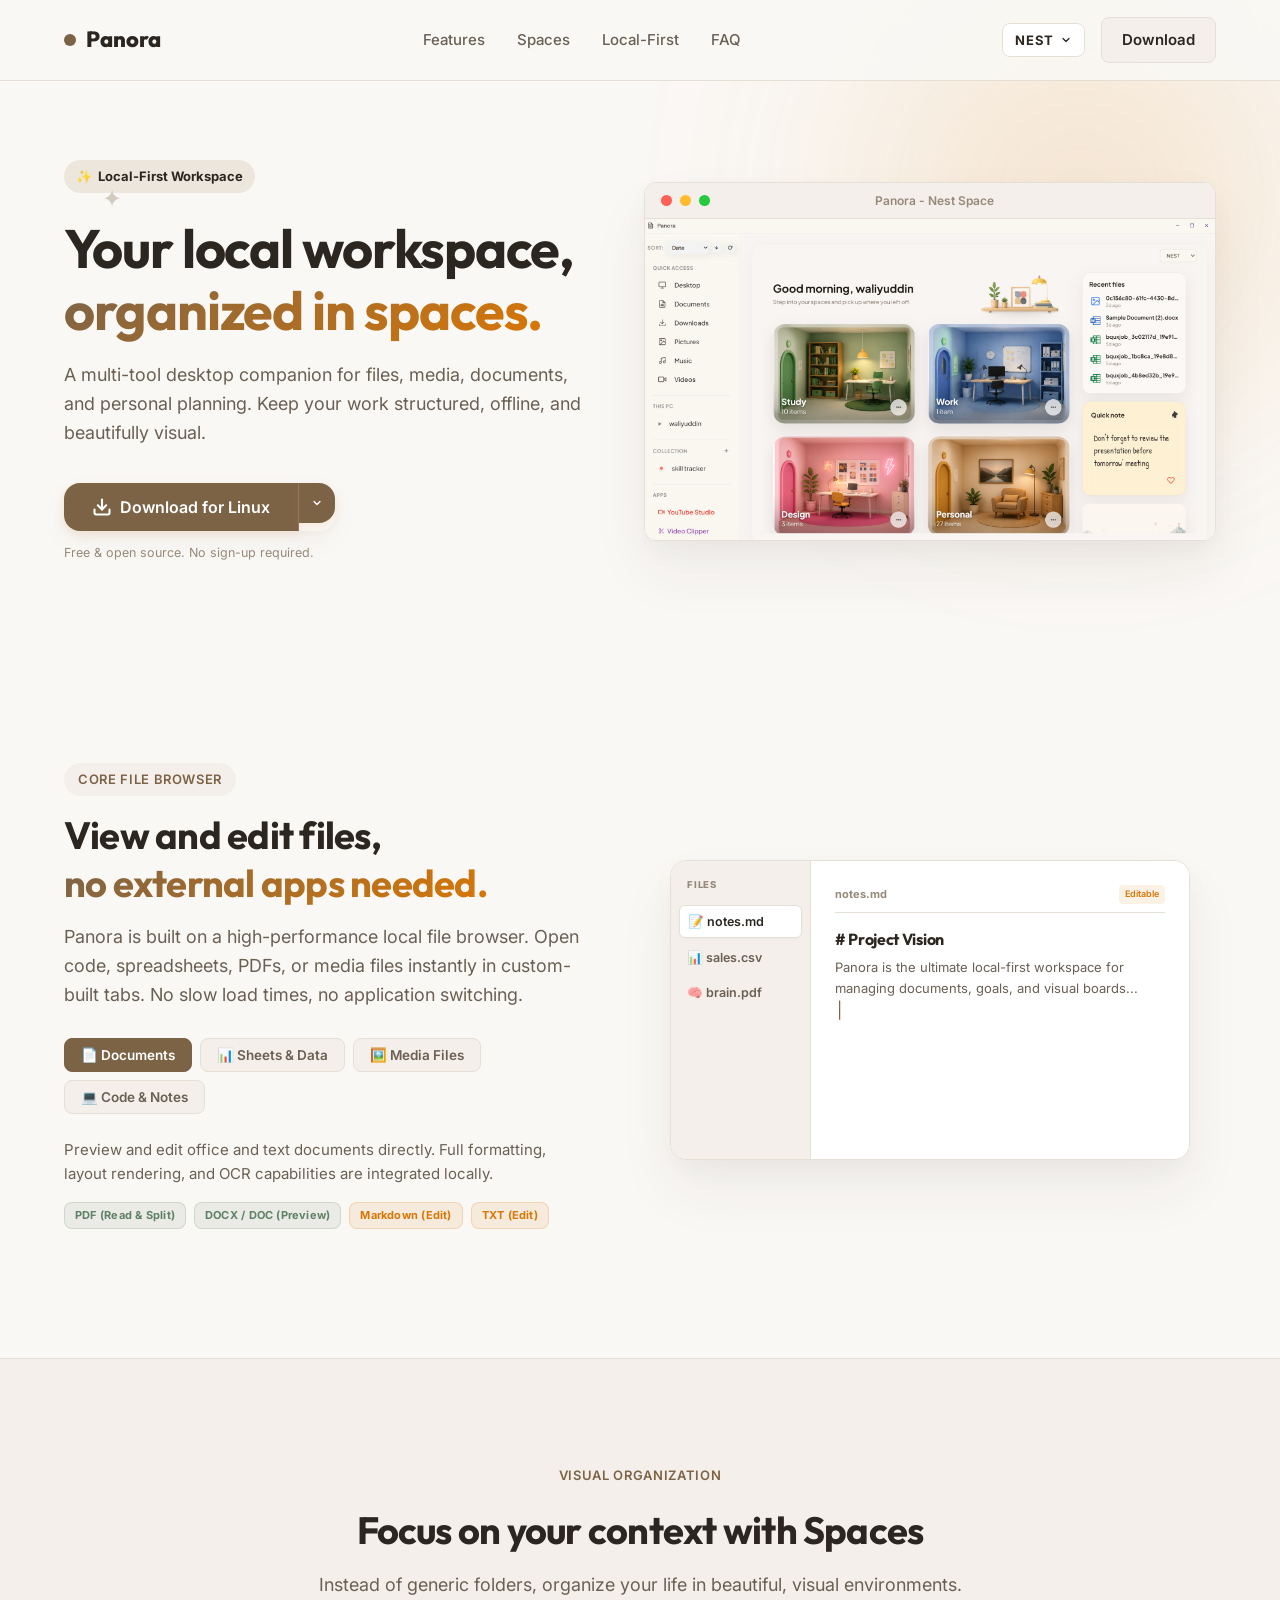
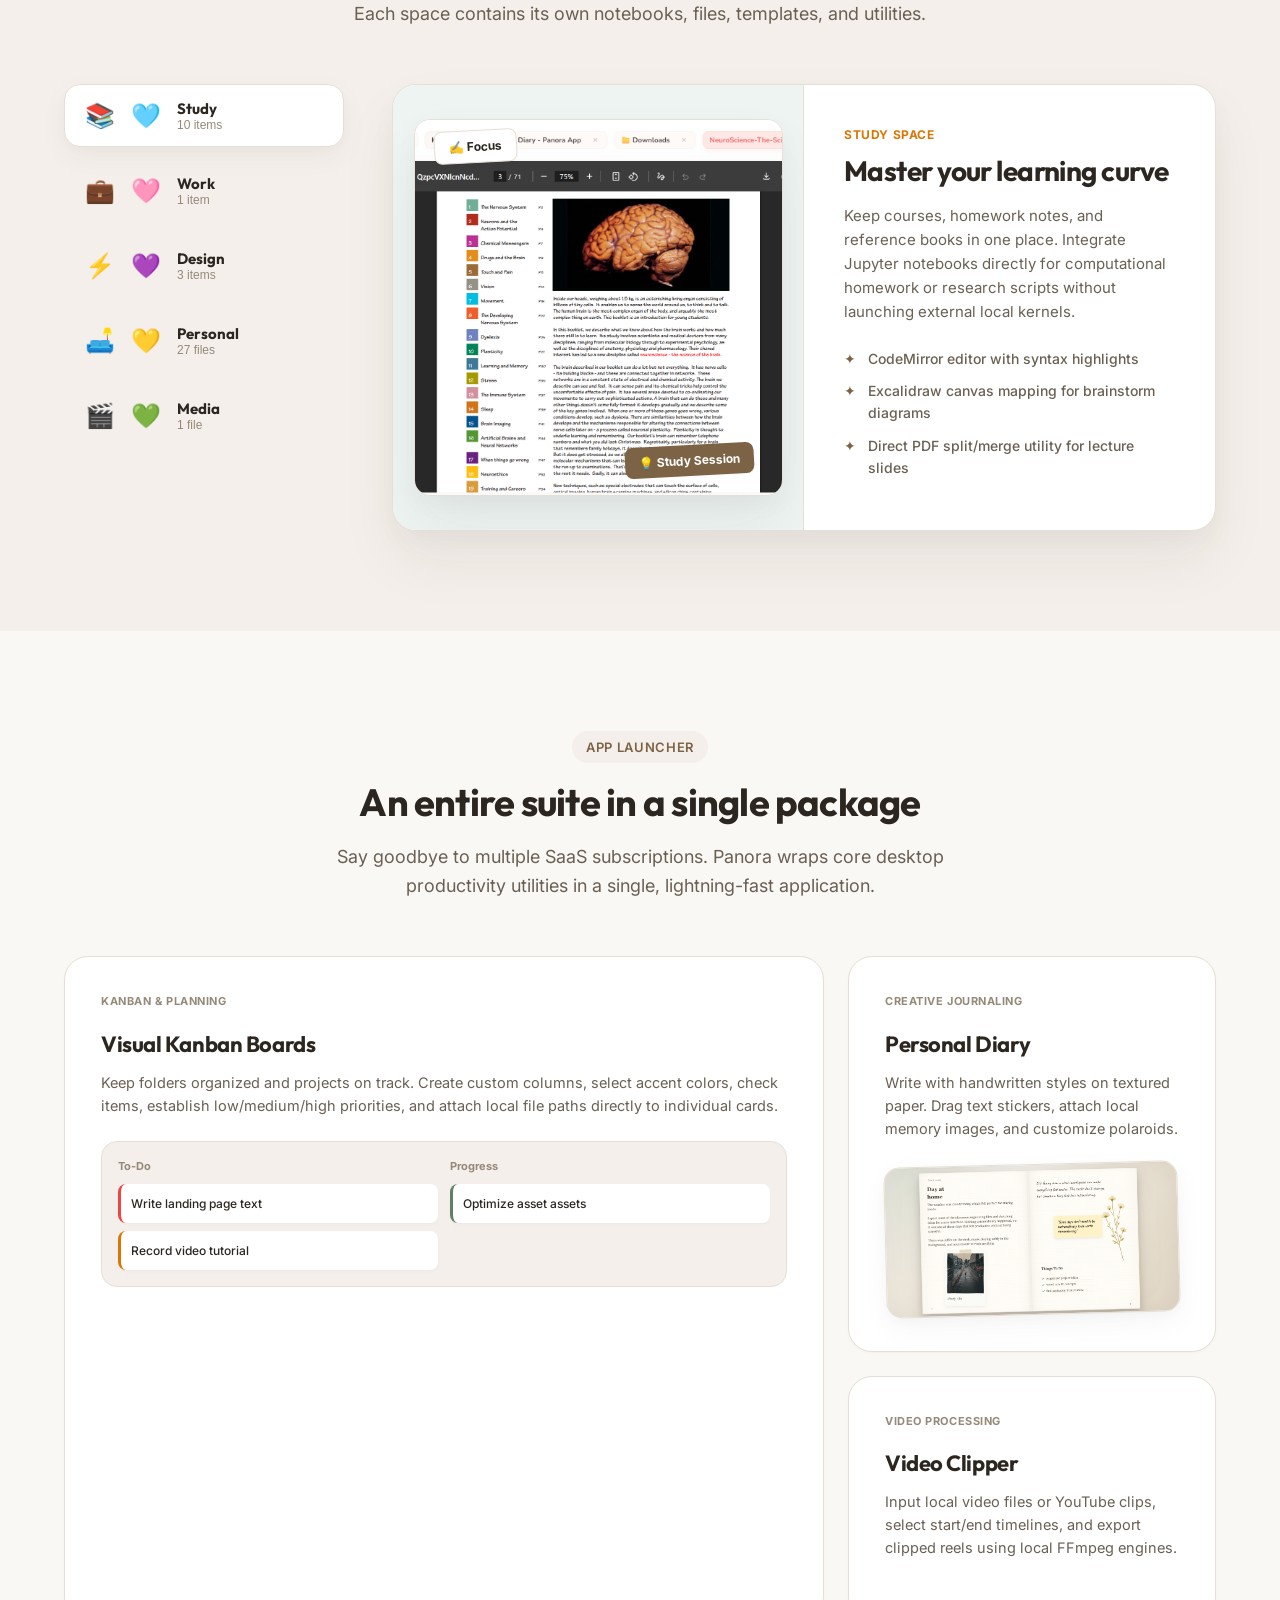
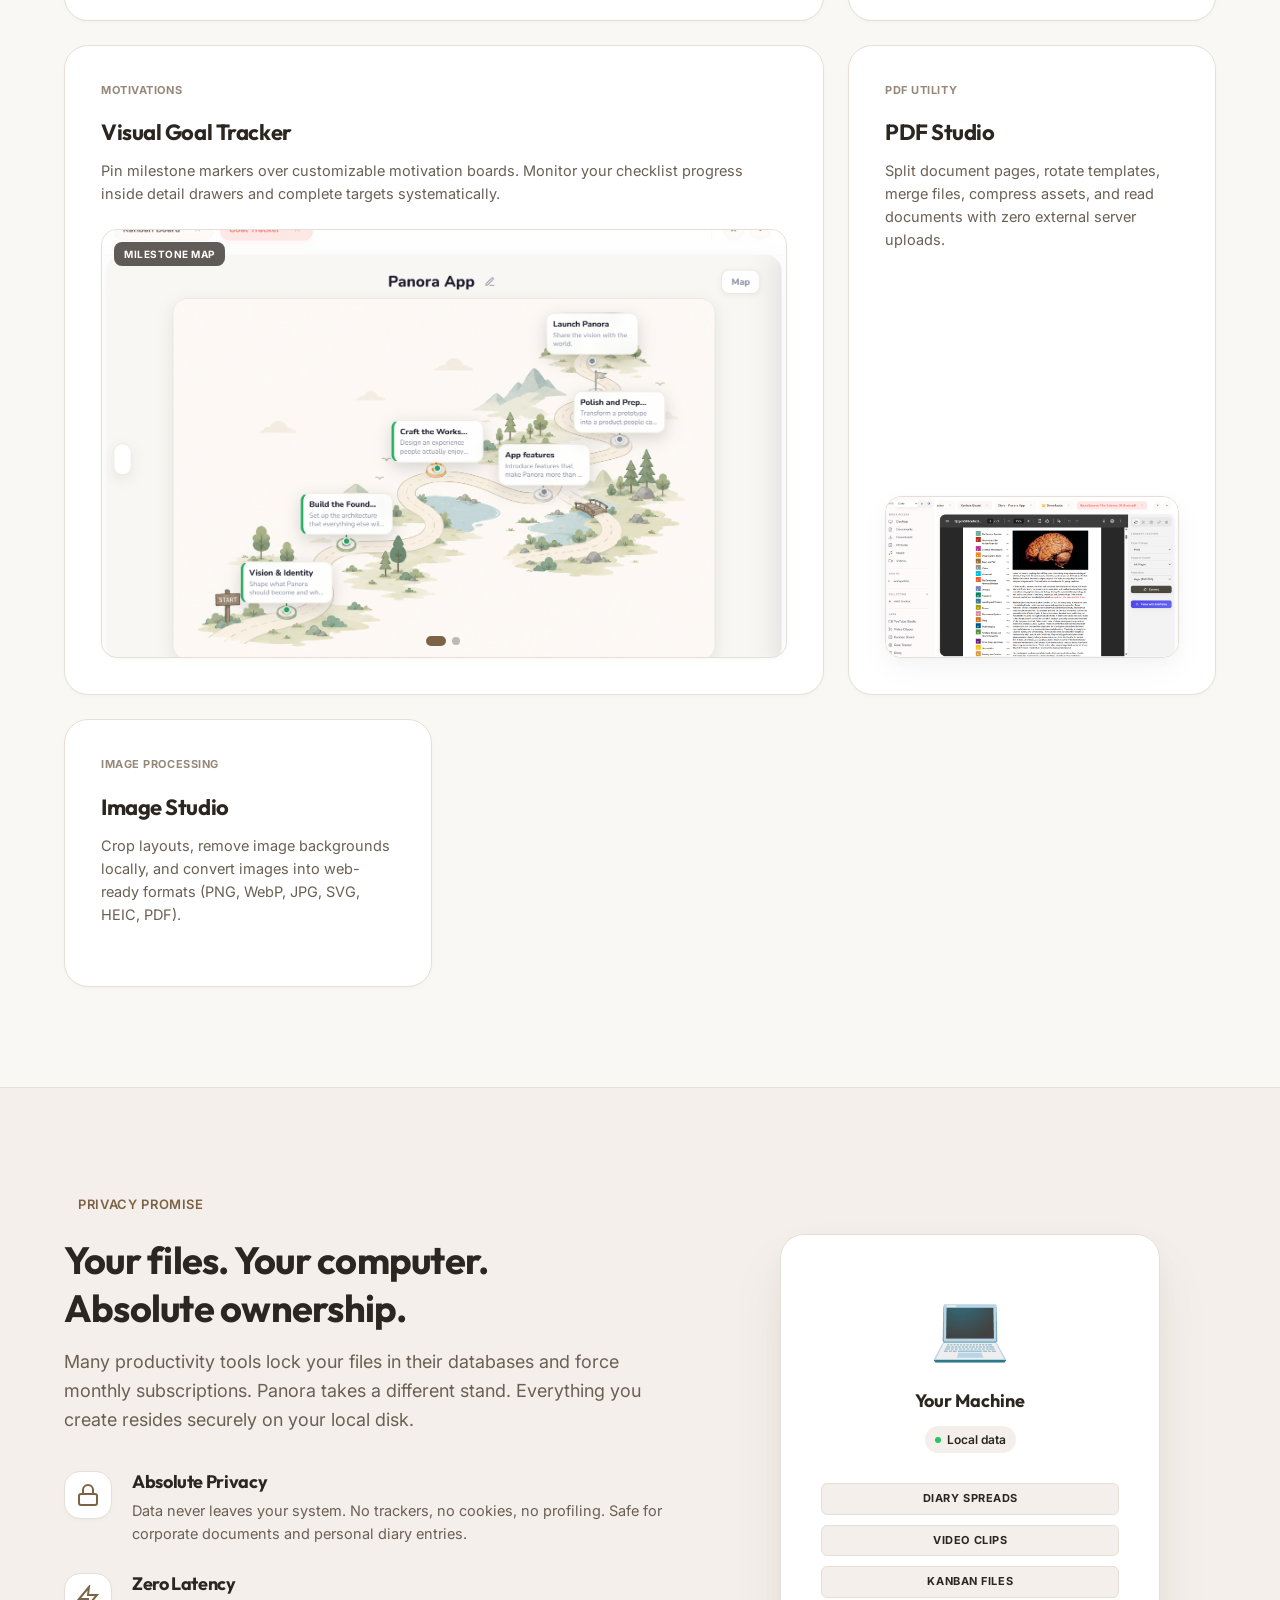
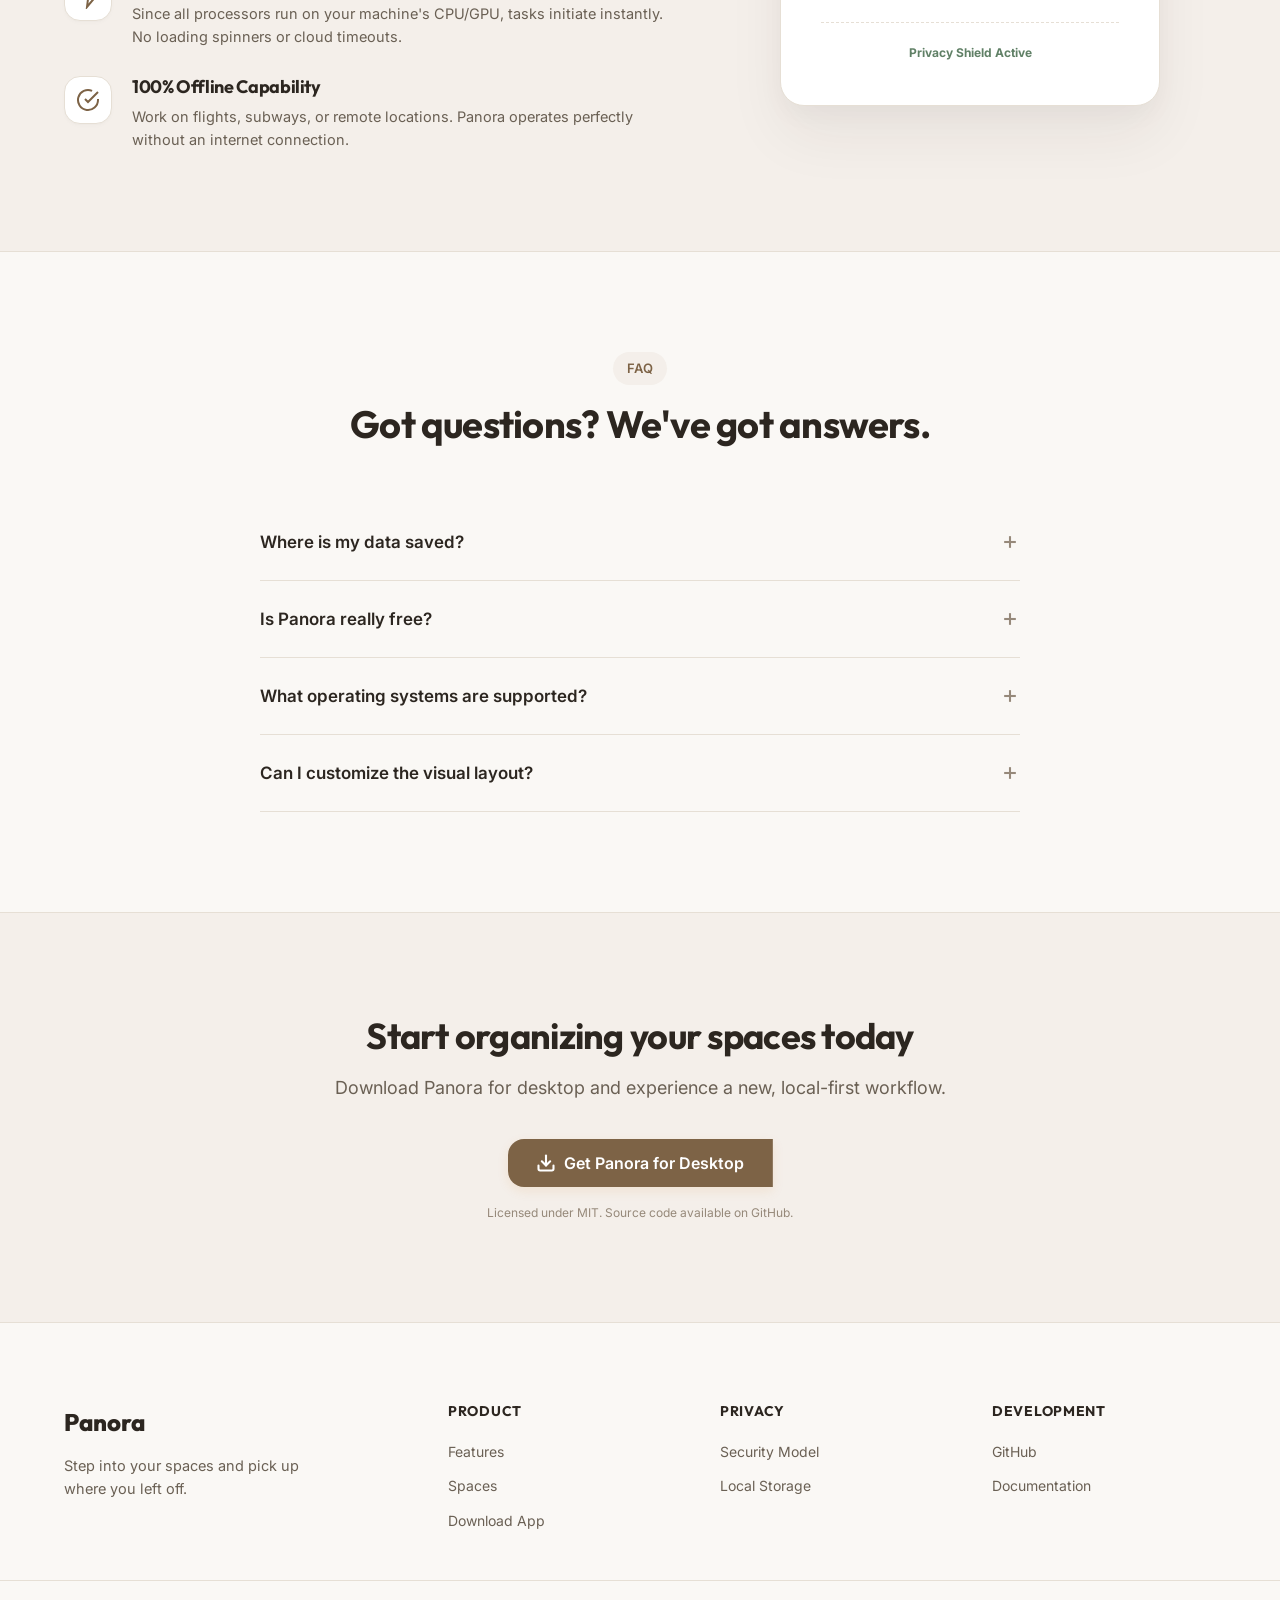
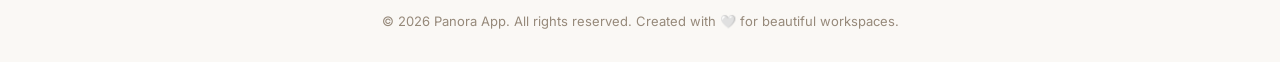
==== commit b45465aa: "add" ====
--- a/index.html
+++ b/index.html
@@ -141,6 +141,113 @@
     </div>
   </section>
 
+  <!-- Core Explorer Section -->
+  <section class="core-explorer-section" id="explorer">
+    <div class="container">
+      <div class="explorer-grid">
+        <div class="explorer-content">
+          <span class="section-tag">Core File Browser</span>
+          <h2 class="section-title">View and edit files, <br><span class="text-gradient">no external apps needed.</span></h2>
+          <p class="section-desc">
+            Panora is built on a high-performance local file browser. Open code, spreadsheets, PDFs, or media files instantly in custom-built tabs. No slow load times, no application switching.
+          </p>
+          
+          <div class="file-type-categories">
+            <button class="category-pill active" data-cat="documents" id="pill-docs">📄 Documents</button>
+            <button class="category-pill" data-cat="spreadsheets" id="pill-sheets">📊 Sheets & Data</button>
+            <button class="category-pill" data-cat="media" id="pill-media">🖼️ Media Files</button>
+            <button class="category-pill" data-cat="code" id="pill-code">💻 Code & Notes</button>
+          </div>
+          
+          <div class="category-details">
+            <div class="category-panel active" id="cat-panel-documents">
+              <p>Preview and edit office and text documents directly. Full formatting, layout rendering, and OCR capabilities are integrated locally.</p>
+              <div class="badges-group">
+                <span class="file-badge badge-view">PDF (Read & Split)</span>
+                <span class="file-badge badge-view">DOCX / DOC (Preview)</span>
+                <span class="file-badge badge-edit">Markdown (Edit)</span>
+                <span class="file-badge badge-edit">TXT (Edit)</span>
+              </div>
+            </div>
+            <div class="category-panel" id="cat-panel-spreadsheets">
+              <p>Manage raw datasets and heavy tabular data. Open heavy spreadsheets, edit cells in a visual table, and convert instantly.</p>
+              <div class="badges-group">
+                <span class="file-badge badge-view">XLSX / XLS (Read)</span>
+                <span class="file-badge badge-edit">CSV / TSV (Table Edit)</span>
+                <span class="file-badge badge-view">Parquet (Browse)</span>
+                <span class="file-badge badge-edit">JSON (Convert)</span>
+              </div>
+            </div>
+            <div class="category-panel" id="cat-panel-media">
+              <p>Process graphics and video clips without launching heavy editing suites. Crop images, remove backgrounds, or clip video timeline reels.</p>
+              <div class="badges-group">
+                <span class="file-badge badge-edit">PNG / JPG / WebP (Crop)</span>
+                <span class="file-badge badge-view">HEIC (Preview)</span>
+                <span class="file-badge badge-edit">MP4 / YouTube (Clip)</span>
+                <span class="file-badge badge-view">SVG / ICO (Convert)</span>
+              </div>
+            </div>
+            <div class="category-panel" id="cat-panel-code">
+              <p>An integrated developer workspace. Edit script files using CodeMirror syntax highlighting, or run Jupyter notebooks cell-by-cell.</p>
+              <div class="badges-group">
+                <span class="file-badge badge-edit">Jupyter (.ipynb)</span>
+                <span class="file-badge badge-edit">JS / HTML / CSS</span>
+                <span class="file-badge badge-edit">SQL Scripts</span>
+                <span class="file-badge badge-edit">JSON Configs</span>
+              </div>
+            </div>
+          </div>
+        </div>
+        
+        <div class="explorer-visual">
+          <!-- Mock File Explorer Frame -->
+          <div class="explorer-mockup-window">
+            <div class="mockup-sidebar">
+              <span class="sidebar-header">FILES</span>
+              <button class="sidebar-item active" data-file="notes" id="side-item-notes">📝 notes.md</button>
+              <button class="sidebar-item" data-file="analysis" id="side-item-analysis">📊 sales.csv</button>
+              <button class="sidebar-item" data-file="paper" id="side-item-paper">🧠 brain.pdf</button>
+            </div>
+            <div class="mockup-viewer-pane">
+              <!-- notes.md preview -->
+              <div class="viewer-content active" id="view-notes">
+                <div class="pane-header">notes.md <span class="badge-edit-mode">Editable</span></div>
+                <div class="markdown-preview-editor">
+                  <h4 style="font-family:'Outfit',sans-serif;margin-bottom:8px;font-weight:700;"># Project Vision</h4>
+                  <p style="font-size:13px;color:var(--text-secondary);">Panora is the ultimate local-first workspace for managing documents, goals, and visual boards...</p>
+                  <div class="cursor-pulsing">|</div>
+                </div>
+              </div>
+              <!-- sales.csv preview -->
+              <div class="viewer-content" id="view-analysis">
+                <div class="pane-header">sales.csv <span class="badge-view-mode">Table view</span></div>
+                <div class="table-preview-mock">
+                  <table>
+                    <thead>
+                      <tr><th>Month</th><th>Sales</th><th>Growth</th></tr>
+                    </thead>
+                    <tbody>
+                      <tr><td>Jan</td><td>$12,400</td><td>+4.2%</td></tr>
+                      <tr><td>Feb</td><td>$14,200</td><td>+14.5%</td></tr>
+                      <tr><td>Mar</td><td>$15,800</td><td>+11.2%</td></tr>
+                    </tbody>
+                  </table>
+                </div>
+              </div>
+              <!-- brain.pdf preview -->
+              <div class="viewer-content" id="view-paper">
+                <div class="pane-header">brain.pdf <span class="badge-view-mode">PDF Studio</span></div>
+                <div class="pdf-preview-mini">
+                  <img src="pdf viewer.png" alt="Brain NeuroScience PDF" class="pdf-mini-screenshot">
+                </div>
+              </div>
+            </div>
+          </div>
+        </div>
+      </div>
+    </div>
+  </section>
+
   <!-- Spaces Tour Section -->
   <section class="spaces-section" id="spaces">
     <div class="container">
@@ -365,8 +472,21 @@
           <div class="card-content">
             <h3>Visual Goal Tracker</h3>
             <p>Pin milestone markers over customizable motivation boards. Monitor your checklist progress inside detail drawers and complete targets systematically.</p>
-            <div class="goal-map-preview">
-              <img src="goal tracker.png" alt="Goal Tracker Map" class="goal-map-img">
+            <div class="goal-slider-container">
+              <div class="goal-slider-track" id="goal-slider-track">
+                <div class="goal-slide">
+                  <span class="slide-badge">Milestone Map</span>
+                  <img src="goal tracker.png" alt="Goal Tracker Map" class="goal-slider-img">
+                </div>
+                <div class="goal-slide">
+                  <span class="slide-badge">Detail Drawer</span>
+                  <img src="goal tracker 2.png" alt="Milestone Checklist Drawer" class="goal-slider-img">
+                </div>
+              </div>
+              <div class="slider-controls">
+                <button class="slider-btn active" data-slide="0" aria-label="Go to slide 1"></button>
+                <button class="slider-btn" data-slide="1" aria-label="Go to slide 2"></button>
+              </div>
             </div>
           </div>
         </div>
--- a/style.css
+++ b/style.css
@@ -1599,3 +1599,426 @@
   display: block;
 }
 
+/* ==========================================================================
+   Core Explorer Section
+   ========================================================================== */
+.core-explorer-section {
+  padding: 100px 0;
+  background-color: var(--bg-primary);
+  border-bottom: 1px solid var(--border-color);
+  transition: background-color var(--transition-slow), border-color var(--transition-slow);
+}
+
+.explorer-grid {
+  display: grid;
+  grid-template-columns: 1fr;
+  gap: 60px;
+  align-items: center;
+}
+
+@media (min-width: 992px) {
+  .explorer-grid {
+    grid-template-columns: 1fr 1.1fr;
+  }
+}
+
+.explorer-content {
+  max-width: 540px;
+  margin: 0 auto;
+}
+
+@media (min-width: 992px) {
+  .explorer-content {
+    margin: 0;
+  }
+}
+
+.file-type-categories {
+  display: flex;
+  flex-wrap: wrap;
+  gap: 8px;
+  margin-top: 28px;
+  margin-bottom: 24px;
+}
+
+.category-pill {
+  background-color: var(--bg-secondary);
+  border: 1px solid var(--border-color);
+  color: var(--text-secondary);
+  padding: 8px 16px;
+  font-size: 13.5px;
+  font-weight: 600;
+  border-radius: var(--radius-sm);
+  cursor: pointer;
+  font-family: inherit;
+  transition: all var(--transition-normal);
+}
+
+.category-pill:hover {
+  background-color: var(--bg-tertiary);
+  color: var(--text-primary);
+}
+
+.category-pill.active {
+  background-color: var(--primary-color);
+  color: #FFFFFF;
+  border-color: var(--primary-color);
+}
+
+body.theme-mello .category-pill.active {
+  color: var(--text-primary);
+}
+
+.category-details {
+  min-height: 120px;
+}
+
+.category-panel {
+  display: none;
+  animation: fadeIn var(--transition-normal);
+}
+
+.category-panel.active {
+  display: block;
+}
+
+.category-panel p {
+  font-size: 15px;
+  color: var(--text-secondary);
+  margin-bottom: 16px;
+}
+
+.badges-group {
+  display: flex;
+  flex-wrap: wrap;
+  gap: 8px;
+}
+
+.file-badge {
+  font-size: 11px;
+  font-weight: 700;
+  padding: 4px 10px;
+  border-radius: var(--radius-sm);
+  letter-spacing: 0.02em;
+}
+
+.badge-view {
+  background-color: rgba(96, 128, 102, 0.1);
+  color: var(--success-color);
+  border: 1px solid rgba(96, 128, 102, 0.2);
+}
+
+.badge-edit {
+  background-color: rgba(217, 119, 6, 0.1);
+  color: var(--accent-color);
+  border: 1px solid rgba(217, 119, 6, 0.2);
+}
+
+body.theme-mello .badge-view {
+  color: #558B55;
+  border-color: rgba(96, 128, 102, 0.3);
+}
+
+body.theme-mello .badge-edit {
+  color: #D36C00;
+  border-color: rgba(217, 119, 6, 0.3);
+}
+
+/* Mock Explorer Window Graphic */
+.explorer-visual {
+  display: flex;
+  justify-content: center;
+  width: 100%;
+}
+
+.explorer-mockup-window {
+  display: grid;
+  grid-template-columns: 140px 1fr;
+  background-color: var(--card-bg);
+  border: 1.5px solid var(--border-color);
+  border-radius: var(--radius-md);
+  box-shadow: var(--shadow-lg);
+  overflow: hidden;
+  height: 300px;
+  width: 100%;
+  max-width: 520px;
+  transition: all var(--transition-normal);
+}
+
+.explorer-mockup-window:hover {
+  transform: translateY(-4px);
+  box-shadow: var(--shadow-lg);
+}
+
+.mockup-sidebar {
+  background-color: var(--bg-secondary);
+  border-right: 1px solid var(--border-color);
+  padding: 16px 8px;
+  display: flex;
+  flex-direction: column;
+  gap: 4px;
+}
+
+.sidebar-header {
+  font-size: 9.5px;
+  font-weight: 800;
+  color: var(--text-muted);
+  letter-spacing: 0.08em;
+  padding-left: 8px;
+  margin-bottom: 8px;
+  display: block;
+}
+
+.sidebar-item {
+  width: 100%;
+  border: none;
+  background: none;
+  text-align: left;
+  font-family: inherit;
+  font-size: 12.5px;
+  font-weight: 600;
+  color: var(--text-secondary);
+  padding: 8px;
+  border-radius: 6px;
+  cursor: pointer;
+  transition: all var(--transition-fast);
+}
+
+.sidebar-item:hover {
+  background-color: var(--bg-tertiary);
+  color: var(--text-primary);
+}
+
+.sidebar-item.active {
+  background-color: var(--card-bg);
+  color: var(--text-primary);
+  box-shadow: var(--shadow-sm);
+  border: 1px solid var(--border-color);
+}
+
+.mockup-viewer-pane {
+  background-color: var(--card-bg);
+  position: relative;
+  overflow: hidden;
+}
+
+.viewer-content {
+  display: none;
+  position: absolute;
+  top: 0;
+  left: 0;
+  width: 100%;
+  height: 100%;
+  padding: 24px;
+  animation: fadeIn var(--transition-normal);
+}
+
+.viewer-content.active {
+  display: block;
+}
+
+.pane-header {
+  font-size: 11px;
+  font-weight: 700;
+  color: var(--text-muted);
+  border-bottom: 1px solid var(--border-color);
+  padding-bottom: 8px;
+  margin-bottom: 16px;
+  display: flex;
+  justify-content: space-between;
+  align-items: center;
+}
+
+.badge-edit-mode {
+  background-color: rgba(217, 119, 6, 0.1);
+  color: var(--accent-color);
+  padding: 2px 6px;
+  border-radius: 4px;
+  font-size: 9px;
+  font-weight: 600;
+}
+
+.badge-view-mode {
+  background-color: rgba(96, 128, 102, 0.1);
+  color: var(--success-color);
+  padding: 2px 6px;
+  border-radius: 4px;
+  font-size: 9px;
+  font-weight: 600;
+}
+
+body.theme-mello .badge-edit-mode {
+  color: #D36C00;
+}
+
+body.theme-mello .badge-view-mode {
+  color: #558B55;
+}
+
+.markdown-preview-editor {
+  position: relative;
+}
+
+.cursor-pulsing {
+  display: inline-block;
+  font-weight: 400;
+  color: var(--primary-color);
+  animation: pulseCursor 1s infinite;
+  margin-left: 2px;
+}
+
+@keyframes pulseCursor {
+  0%, 100% { opacity: 0; }
+  50% { opacity: 1; }
+}
+
+.table-preview-mock {
+  overflow-x: auto;
+}
+
+.table-preview-mock table {
+  width: 100%;
+  border-collapse: collapse;
+  font-size: 12px;
+}
+
+.table-preview-mock th {
+  text-align: left;
+  padding: 6px 8px;
+  background-color: var(--bg-secondary);
+  border-bottom: 1.5px solid var(--border-color);
+  font-weight: 700;
+}
+
+.table-preview-mock td {
+  padding: 6px 8px;
+  border-bottom: 1px solid var(--border-color);
+  color: var(--text-secondary);
+}
+
+.pdf-preview-mini {
+  width: 100%;
+  height: calc(100% - 32px);
+  border-radius: 8px;
+  overflow: hidden;
+  border: 1px solid var(--border-color);
+}
+
+.pdf-mini-screenshot {
+  width: 100%;
+  height: 100%;
+  object-fit: cover;
+}
+
+/* ==========================================================================
+   Goal Tracker Slider Styling
+   ========================================================================== */
+.goal-slider-container {
+  position: relative;
+  margin-top: auto;
+  border-radius: var(--radius-md);
+  border: 1px solid var(--border-color);
+  background-color: var(--bg-secondary);
+  overflow: hidden;
+  box-shadow: var(--shadow-sm);
+  display: flex;
+  flex-direction: column;
+}
+
+.goal-slider-track {
+  display: flex;
+  overflow-x: auto;
+  scroll-snap-type: x mandatory;
+  scroll-behavior: smooth;
+  /* Hide scrollbars but keep functionality */
+  -ms-overflow-style: none;  /* IE and Edge */
+  scrollbar-width: none;  /* Firefox */
+}
+
+.goal-slider-track::-webkit-scrollbar {
+  display: none; /* Chrome, Safari and Opera */
+}
+
+.goal-slide {
+  position: relative;
+  flex: 0 0 100%;
+  width: 100%;
+  scroll-snap-align: start;
+  aspect-ratio: 16 / 10;
+  display: flex;
+  align-items: center;
+  justify-content: center;
+  overflow: hidden;
+}
+
+.goal-slider-img {
+  width: 100%;
+  height: 100%;
+  object-fit: cover;
+  display: block;
+  transition: transform var(--transition-slow);
+}
+
+.goal-slide:hover .goal-slider-img {
+  transform: scale(1.02);
+}
+
+.slide-badge {
+  position: absolute;
+  top: 12px;
+  left: 12px;
+  background-color: rgba(44, 38, 32, 0.75);
+  color: #FFFFFF;
+  font-size: 10px;
+  font-weight: 700;
+  text-transform: uppercase;
+  letter-spacing: 0.05em;
+  padding: 4px 10px;
+  border-radius: var(--radius-sm);
+  z-index: 10;
+  backdrop-filter: blur(4px);
+}
+
+body.theme-mello .slide-badge {
+  background-color: rgba(255, 168, 186, 0.85);
+  color: var(--text-primary);
+}
+
+.slider-controls {
+  position: absolute;
+  bottom: 12px;
+  left: 50%;
+  transform: translateX(-50%);
+  display: flex;
+  gap: 8px;
+  z-index: 10;
+}
+
+.slider-btn {
+  width: 8px;
+  height: 8px;
+  border-radius: 50%;
+  background-color: rgba(44, 38, 32, 0.3);
+  border: none;
+  cursor: pointer;
+  padding: 0;
+  transition: all var(--transition-fast);
+}
+
+.slider-btn.active {
+  background-color: var(--primary-color);
+  transform: scale(1.25);
+  width: 16px;
+  border-radius: 4px;
+}
+
+body.theme-mello .slider-btn {
+  background-color: rgba(255, 168, 186, 0.4);
+}
+
+body.theme-mello .slider-btn.active {
+  background-color: #FF85A2;
+}
+
+
+
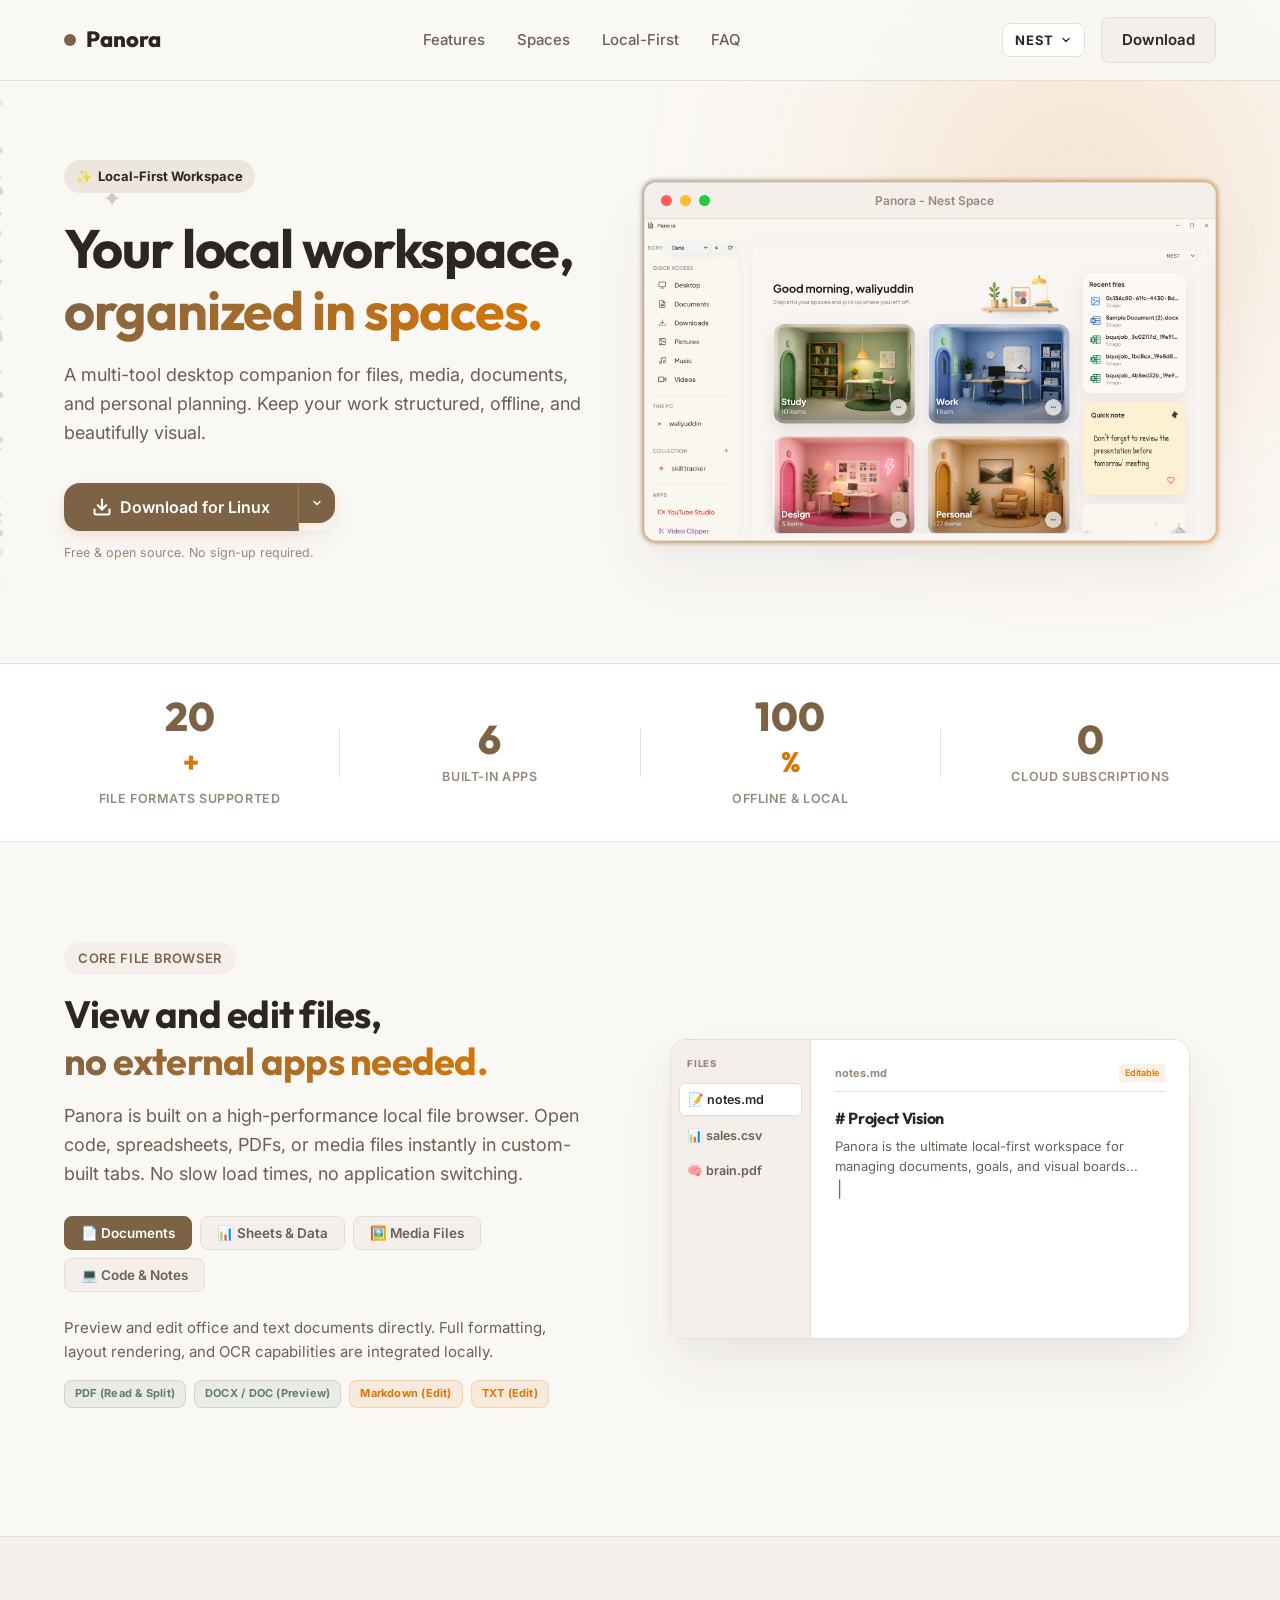
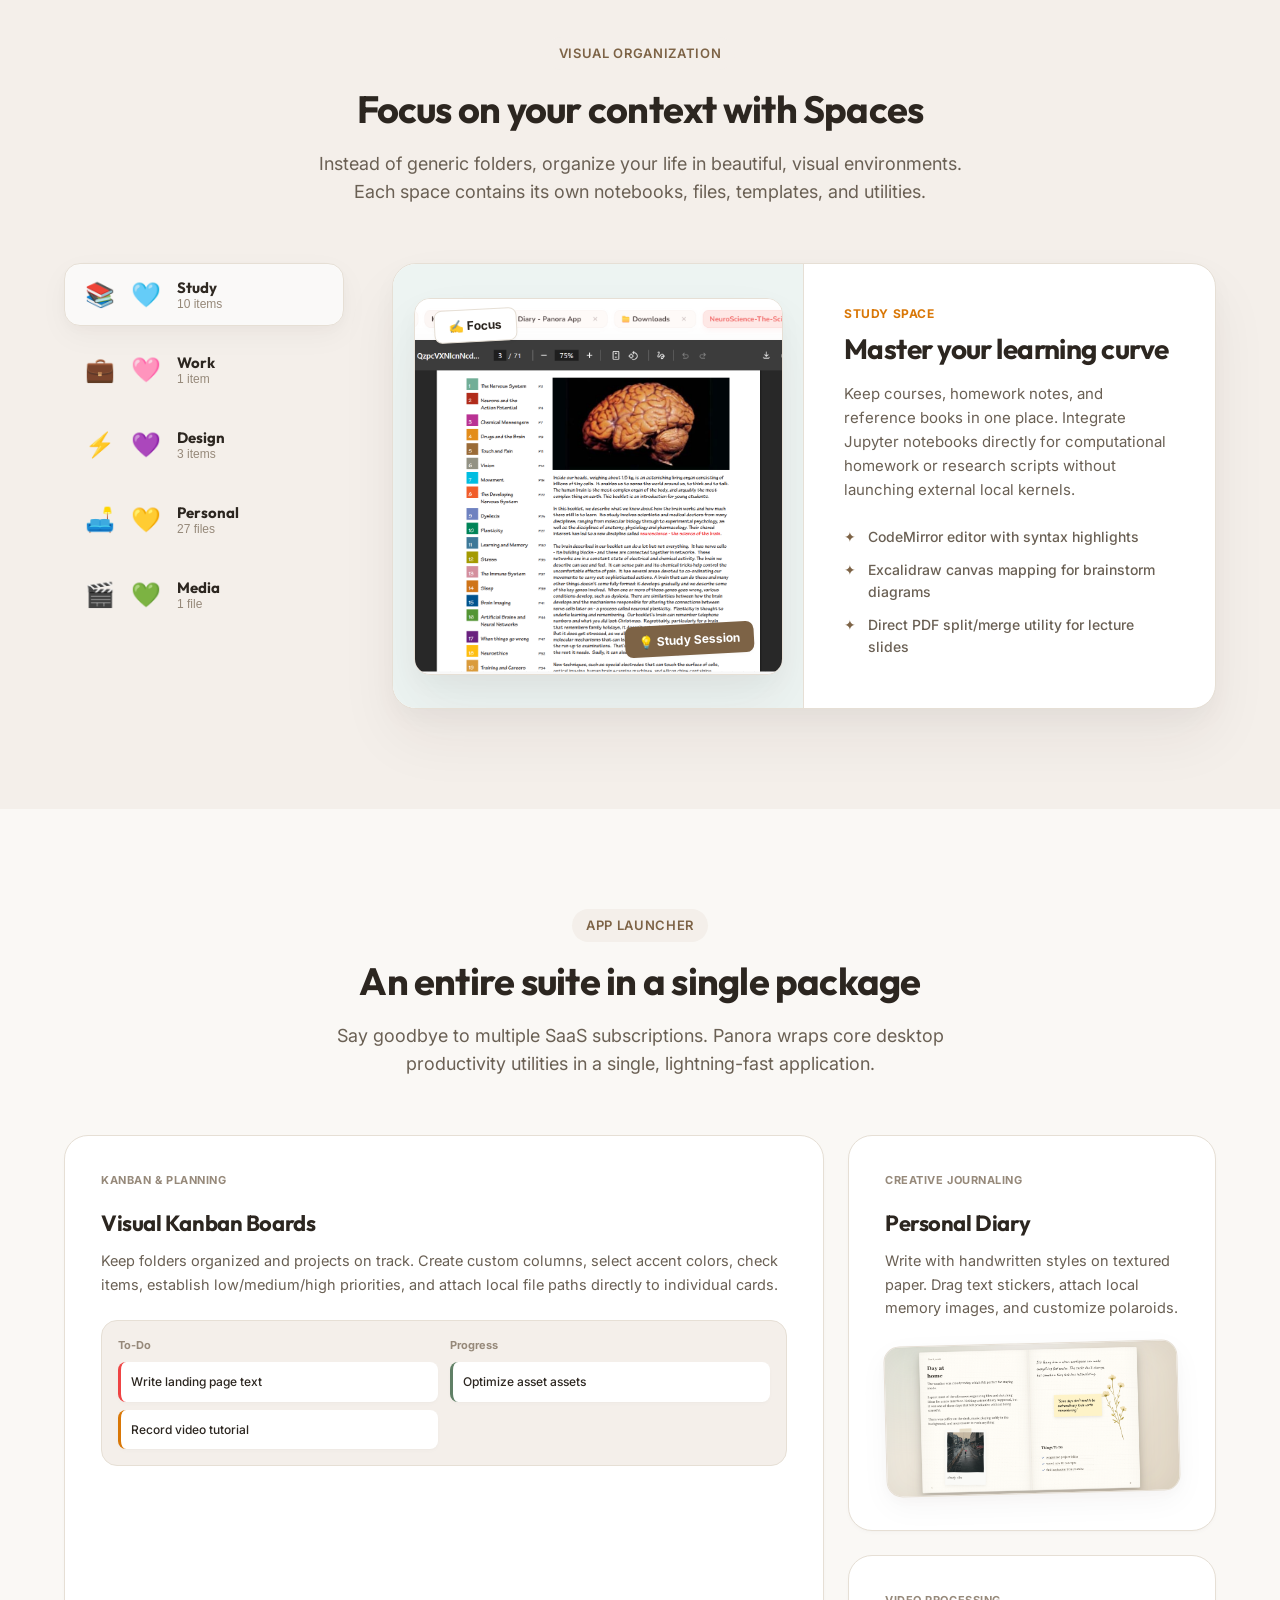
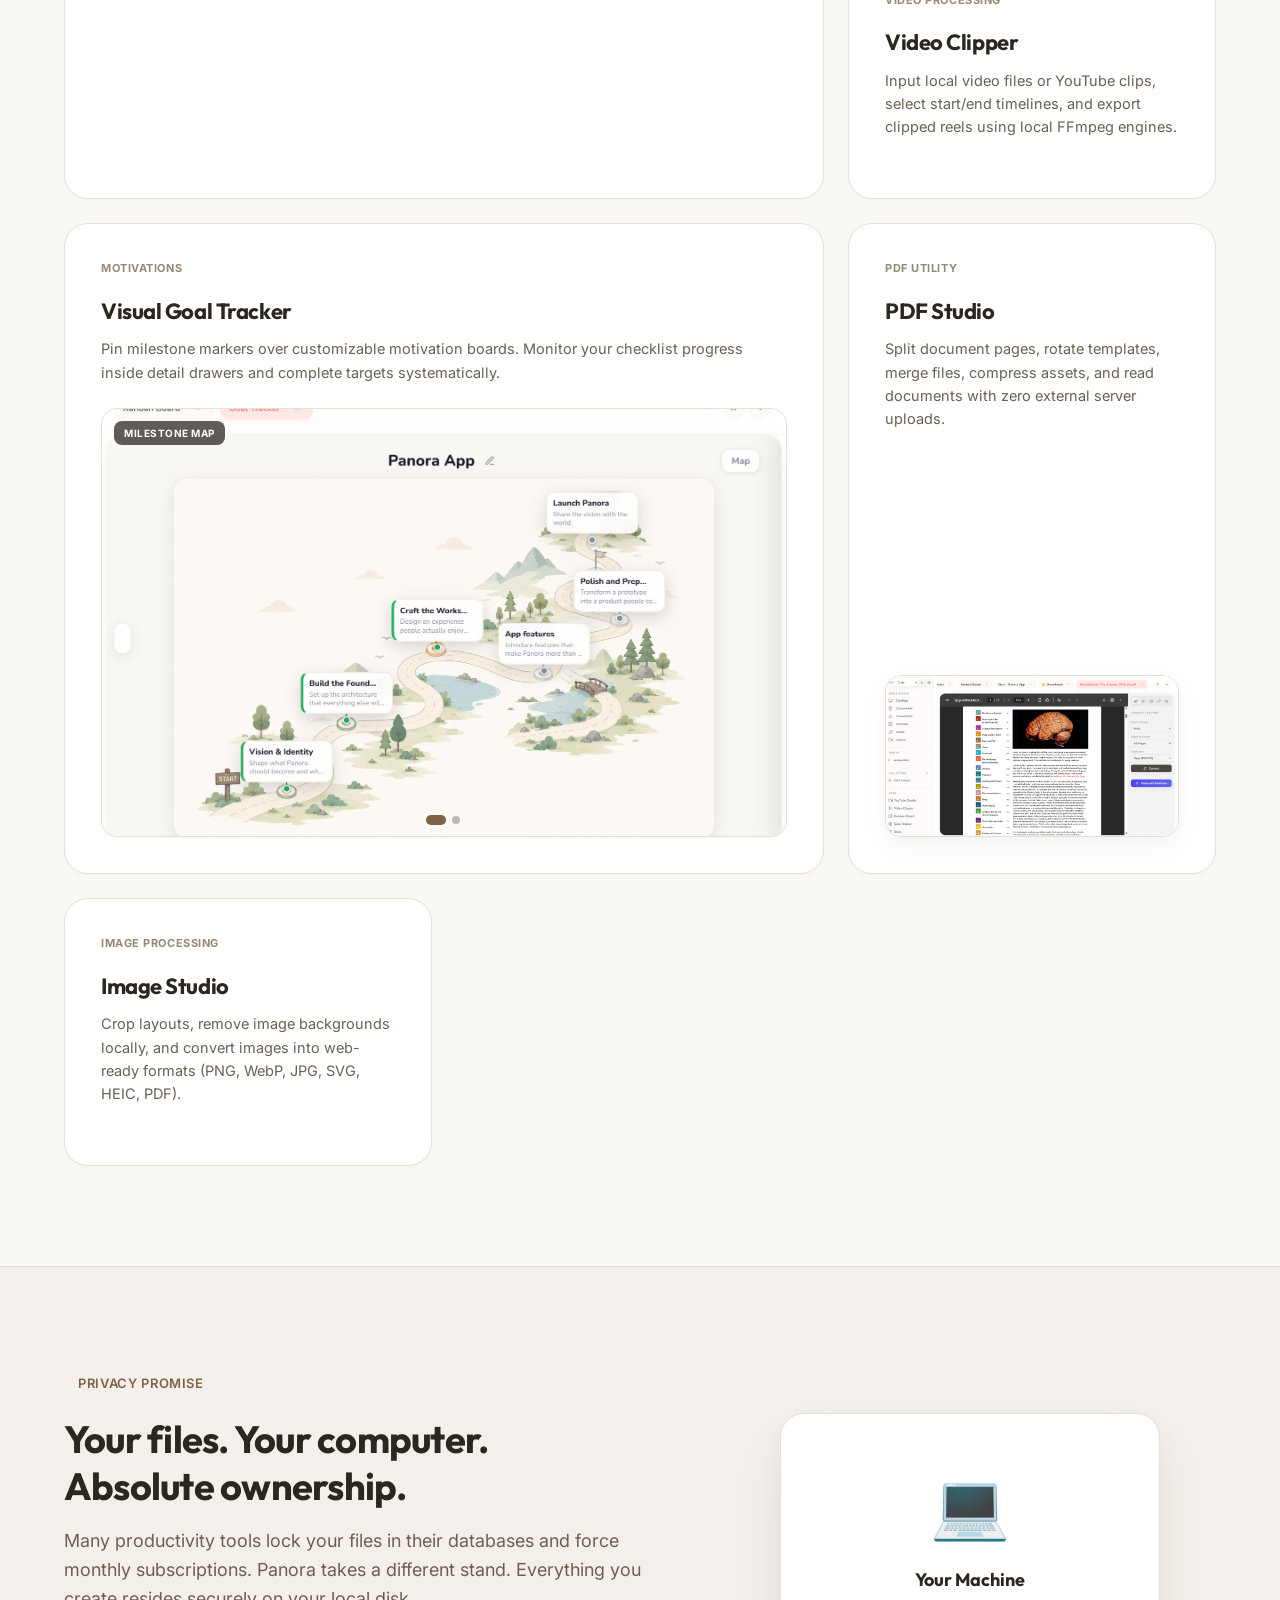
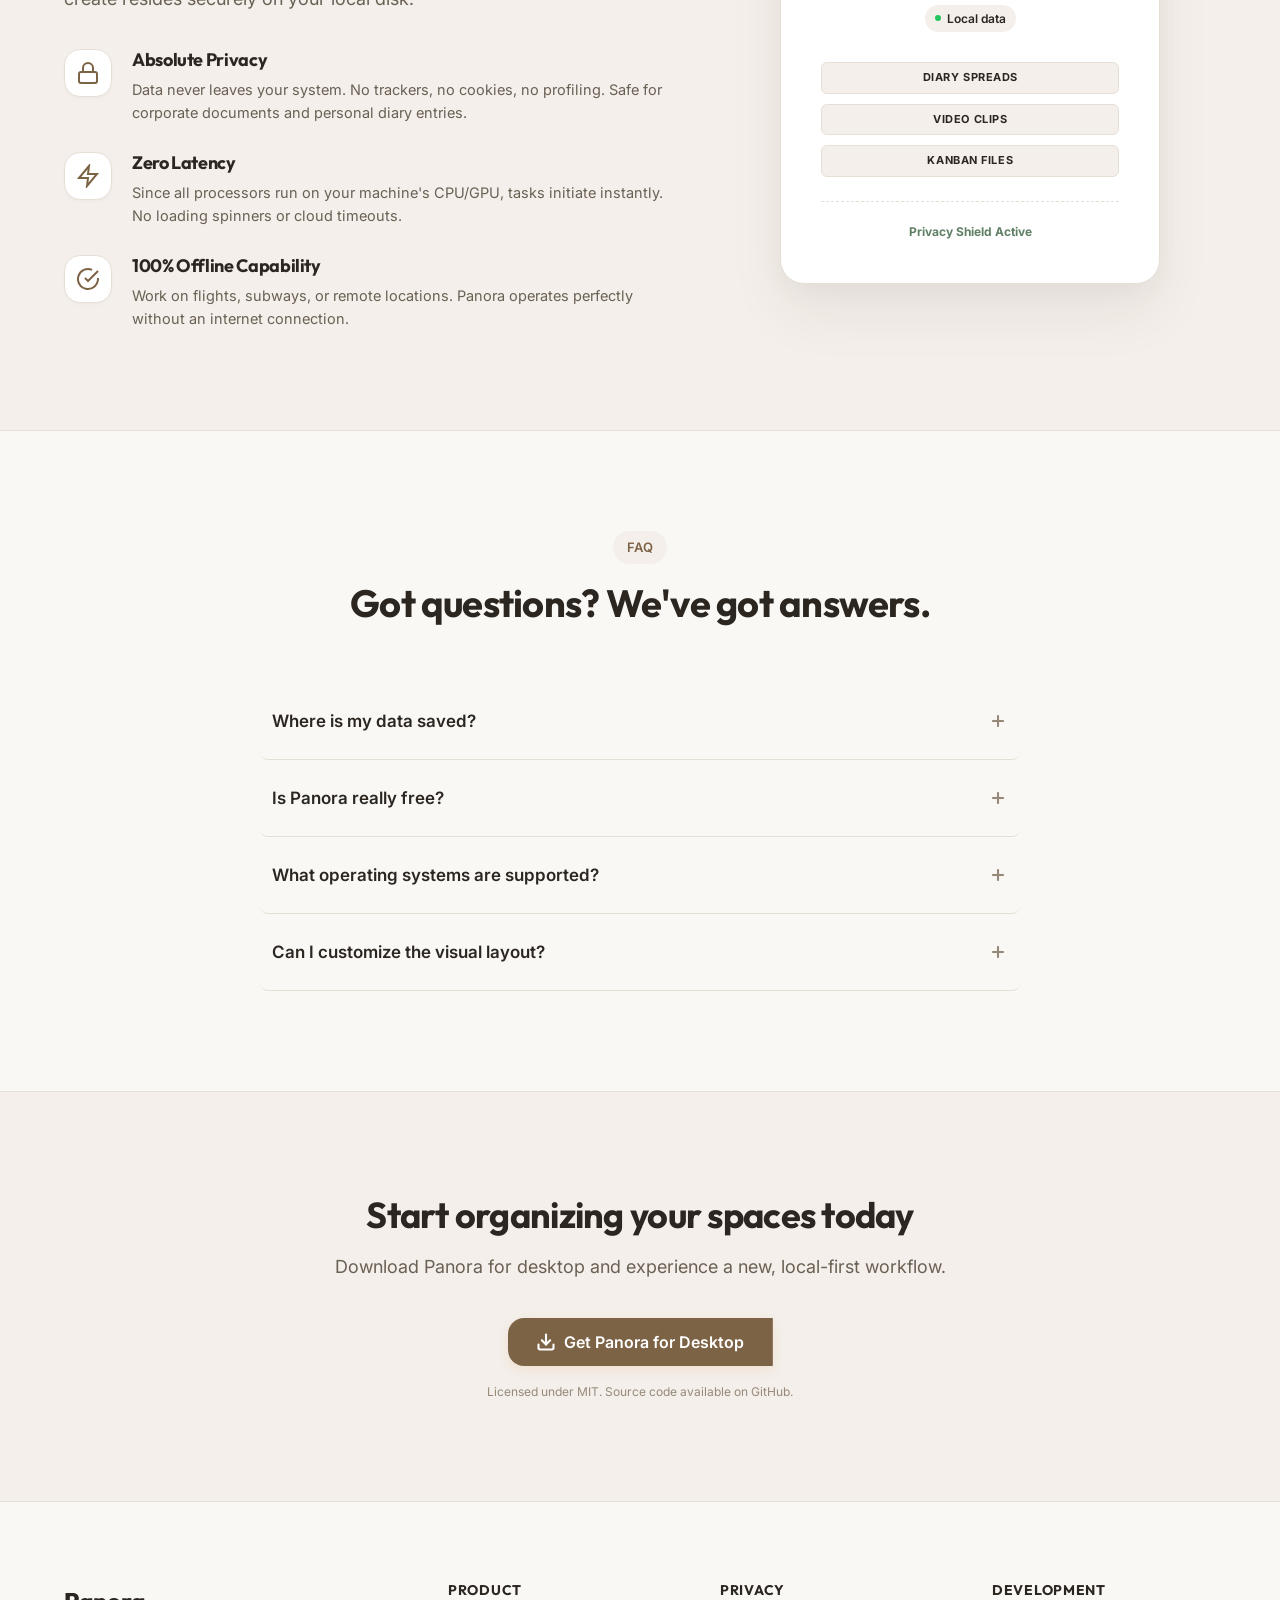
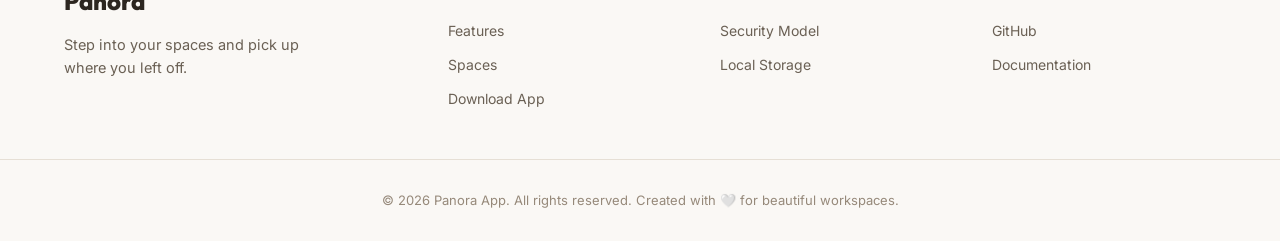
==== commit 19596108: "damn" ====
--- a/index.html
+++ b/index.html
@@ -30,6 +30,9 @@
 </head>
 <body class="theme-nest">
 
+  <!-- Scroll Progress Bar -->
+  <div class="scroll-progress-bar" id="scroll-progress"></div>
+
   <!-- Floating Toast Notification -->
   <div id="download-toast" class="toast-notification hidden" role="alert" aria-live="assertive">
     <div class="toast-content">
@@ -77,21 +80,23 @@
 
   <!-- Hero Section -->
   <section class="hero-section" id="hero">
+    <!-- Animated Particles Canvas -->
+    <canvas class="particles-canvas" id="particles-canvas"></canvas>
     <!-- Dynamic Decorative Elements -->
     <div class="hero-bg-accent glow-nest"></div>
     <div class="hero-bg-accent glow-mello"></div>
     <div class="decorative-sparkle sparkle-1">✦</div>
     <div class="decorative-sparkle sparkle-2">✦</div>
-    <div class="decorative-doodle doodle-wave"></div>
+    <div class="decorative-sparkle sparkle-3">✦</div>
     
     <div class="container hero-container">
-      <div class="hero-content">
+      <div class="hero-content reveal-left">
         <div class="hero-tagline" id="hero-tagline">
           <span class="tag-icon">✨</span> <span id="tagline-text">Local-First Workspace</span>
         </div>
         
         <h1 class="hero-title" id="hero-main-title">
-          Your local workspace,<br><span class="text-gradient">organized in spaces.</span>
+          Your local workspace,<br><span class="text-gradient" id="typed-text">organized in spaces.</span>
         </h1>
         
         <p class="hero-desc" id="hero-main-desc">
@@ -120,7 +125,7 @@
       </div>
 
       <!-- App Preview Frame -->
-      <div class="hero-preview-wrapper" id="hero-preview-frame">
+      <div class="hero-preview-wrapper reveal-right" id="hero-preview-frame">
         <div class="macbook-frame">
           <div class="frame-header">
             <div class="window-controls">
@@ -141,11 +146,38 @@
     </div>
   </section>
 
+  <!-- Stats Ticker Strip -->
+  <div class="stats-ticker-strip">
+    <div class="container">
+      <div class="stats-row">
+        <div class="stat-item">
+          <span class="stat-number" data-count="20">0</span><span class="stat-suffix">+</span>
+          <span class="stat-label">File Formats Supported</span>
+        </div>
+        <div class="stat-divider"></div>
+        <div class="stat-item">
+          <span class="stat-number" data-count="6">0</span><span class="stat-suffix"></span>
+          <span class="stat-label">Built-In Apps</span>
+        </div>
+        <div class="stat-divider"></div>
+        <div class="stat-item">
+          <span class="stat-number" data-count="100">0</span><span class="stat-suffix">%</span>
+          <span class="stat-label">Offline & Local</span>
+        </div>
+        <div class="stat-divider"></div>
+        <div class="stat-item">
+          <span class="stat-number" data-count="0">0</span><span class="stat-suffix"></span>
+          <span class="stat-label">Cloud Subscriptions</span>
+        </div>
+      </div>
+    </div>
+  </div>
+
   <!-- Core Explorer Section -->
   <section class="core-explorer-section" id="explorer">
     <div class="container">
       <div class="explorer-grid">
-        <div class="explorer-content">
+        <div class="explorer-content reveal-left">
           <span class="section-tag">Core File Browser</span>
           <h2 class="section-title">View and edit files, <br><span class="text-gradient">no external apps needed.</span></h2>
           <p class="section-desc">
@@ -199,7 +231,7 @@
           </div>
         </div>
         
-        <div class="explorer-visual">
+        <div class="explorer-visual reveal-right">
           <!-- Mock File Explorer Frame -->
           <div class="explorer-mockup-window">
             <div class="mockup-sidebar">
@@ -251,7 +283,7 @@
   <!-- Spaces Tour Section -->
   <section class="spaces-section" id="spaces">
     <div class="container">
-      <div class="section-header text-center">
+      <div class="section-header text-center reveal-fade">
         <span class="section-tag">Visual Organization</span>
         <h2 class="section-title" id="spaces-title">Focus on your context with Spaces</h2>
         <p class="section-desc">
@@ -416,7 +448,7 @@
   <!-- Bento Grid Features Section -->
   <section class="features-section" id="features">
     <div class="container">
-      <div class="section-header text-center">
+      <div class="section-header text-center reveal-fade">
         <span class="section-tag">App Launcher</span>
         <h2 class="section-title">An entire suite in a single package</h2>
         <p class="section-desc">
@@ -424,7 +456,7 @@
         </p>
       </div>
 
-      <div class="bento-grid">
+      <div class="bento-grid stagger-children">
         <!-- Bento Card 1: Kanban -->
         <div class="bento-card col-span-2 row-span-2 kanban-highlight">
           <div class="card-badge">Kanban & Planning</div>
@@ -521,7 +553,7 @@
       <div class="local-grid">
         <div class="local-content">
           <span class="section-tag highlight-tag">Privacy Promise</span>
-          <h2 class="section-title">Your files. Your computer.<br>Absolute ownership.</h2>
+          <h2 class="section-title reveal-left">Your files. Your computer.<br>Absolute ownership.</h2>
           <p class="section-desc">
             Many productivity tools lock your files in their databases and force monthly subscriptions. Panora takes a different stand. Everything you create resides securely on your local disk.
           </p>
@@ -559,7 +591,7 @@
           </div>
         </div>
 
-        <div class="local-visual-display">
+        <div class="local-visual-display reveal-right">
           <div class="local-map-container">
             <div class="device-node main-device">
               <div class="device-icon">💻</div>
@@ -585,7 +617,7 @@
   <!-- FAQ Section -->
   <section class="faq-section" id="faq">
     <div class="container">
-      <div class="section-header text-center">
+      <div class="section-header text-center reveal-fade">
         <span class="section-tag">FAQ</span>
         <h2 class="section-title">Got questions? We've got answers.</h2>
       </div>
--- a/style.css
+++ b/style.css
@@ -234,7 +234,8 @@
   background-color: rgba(250, 248, 245, 0.85);
   backdrop-filter: blur(12px);
   border-bottom: 1px solid var(--border-color);
-  transition: background-color var(--transition-slow), border-color var(--transition-slow);
+  transition: background-color var(--transition-slow), border-color var(--transition-slow),
+              transform 0.35s cubic-bezier(0.4, 0, 0.2, 1), box-shadow var(--transition-normal);
 }
 
 body.theme-mello .navbar-header {
@@ -2020,5 +2021,395 @@
   background-color: #FF85A2;
 }
 
-
-
+/* ==========================================================================
+   INTERACTIVE ENHANCEMENTS — v2.0
+   Scroll progress • Reveal animations • Stats ticker • Particle canvas
+   Parallax tilt • Gradient border frame • Colored card glows • Magnetic btns
+   ========================================================================== */
+
+/* --------------------------------------------------------------------------
+   Scroll Progress Bar
+   -------------------------------------------------------------------------- */
+.scroll-progress-bar {
+  position: fixed;
+  top: 0;
+  left: 0;
+  height: 3px;
+  width: 0%;
+  background: linear-gradient(90deg, var(--primary-color), var(--accent-color));
+  z-index: 9999;
+  transition: width 0.1s linear;
+  border-radius: 0 var(--radius-full) var(--radius-full) 0;
+}
+
+body.theme-mello .scroll-progress-bar {
+  background: linear-gradient(90deg, #FFA8BA, #8FD3FF);
+}
+
+/* --------------------------------------------------------------------------
+   Particles Canvas
+   -------------------------------------------------------------------------- */
+.particles-canvas {
+  position: absolute;
+  top: 0;
+  left: 0;
+  width: 100%;
+  height: 100%;
+  pointer-events: none;
+  z-index: 0;
+  opacity: 0.5;
+}
+
+.hero-section {
+  position: relative;
+}
+
+.hero-container {
+  position: relative;
+  z-index: 1;
+}
+
+/* Extra sparkle */
+.sparkle-3 {
+  top: 60%;
+  left: 60%;
+  font-size: 16px;
+  animation: float 7s ease-in-out infinite 2s;
+}
+
+/* --------------------------------------------------------------------------
+   Scroll Reveal Animations
+   -------------------------------------------------------------------------- */
+.reveal-up,
+.reveal-left,
+.reveal-right,
+.reveal-fade {
+  opacity: 0;
+  transition: opacity 0.7s cubic-bezier(0.4, 0, 0.2, 1),
+              transform 0.7s cubic-bezier(0.4, 0, 0.2, 1);
+}
+
+.reveal-up    { transform: translateY(40px); }
+.reveal-left  { transform: translateX(-40px); }
+.reveal-right { transform: translateX(40px); }
+.reveal-fade  { transform: scale(0.97); }
+
+.reveal-up.in-view,
+.reveal-left.in-view,
+.reveal-right.in-view,
+.reveal-fade.in-view {
+  opacity: 1;
+  transform: none;
+}
+
+/* Staggered children */
+.stagger-children > * {
+  opacity: 0;
+  transform: translateY(24px);
+  transition: opacity 0.5s ease, transform 0.5s ease;
+}
+
+.stagger-children.in-view > *:nth-child(1) { opacity:1; transform:none; transition-delay: 0.0s; }
+.stagger-children.in-view > *:nth-child(2) { opacity:1; transform:none; transition-delay: 0.1s; }
+.stagger-children.in-view > *:nth-child(3) { opacity:1; transform:none; transition-delay: 0.2s; }
+.stagger-children.in-view > *:nth-child(4) { opacity:1; transform:none; transition-delay: 0.3s; }
+.stagger-children.in-view > *:nth-child(5) { opacity:1; transform:none; transition-delay: 0.4s; }
+.stagger-children.in-view > *:nth-child(6) { opacity:1; transform:none; transition-delay: 0.5s; }
+
+/* --------------------------------------------------------------------------
+   Stats Ticker Strip
+   -------------------------------------------------------------------------- */
+.stats-ticker-strip {
+  padding: 32px 0;
+  background-color: var(--card-bg);
+  border-top: 1px solid var(--border-color);
+  border-bottom: 1px solid var(--border-color);
+  transition: background-color var(--transition-slow), border-color var(--transition-slow);
+}
+
+body.theme-mello .stats-ticker-strip {
+  background: linear-gradient(90deg, rgba(255,168,186,0.08) 0%, rgba(143,211,255,0.08) 100%);
+}
+
+.stats-row {
+  display: flex;
+  align-items: center;
+  justify-content: space-between;
+  flex-wrap: wrap;
+  gap: 24px;
+}
+
+.stat-item {
+  display: flex;
+  flex-direction: column;
+  align-items: center;
+  gap: 4px;
+  flex: 1;
+  min-width: 120px;
+  text-align: center;
+}
+
+.stat-number {
+  font-family: 'Outfit', sans-serif;
+  font-size: 40px;
+  font-weight: 800;
+  color: var(--primary-color);
+  line-height: 1;
+  transition: color var(--transition-slow);
+}
+
+.stat-suffix {
+  font-family: 'Outfit', sans-serif;
+  font-size: 28px;
+  font-weight: 800;
+  color: var(--accent-color);
+  display: inline;
+  margin-left: 2px;
+}
+
+.stat-label {
+  font-size: 12.5px;
+  font-weight: 600;
+  color: var(--text-muted);
+  text-transform: uppercase;
+  letter-spacing: 0.05em;
+}
+
+.stat-divider {
+  width: 1px;
+  height: 48px;
+  background-color: var(--border-color);
+  flex-shrink: 0;
+}
+
+@media (max-width: 640px) {
+  .stat-divider { display: none; }
+  .stats-row { justify-content: center; }
+}
+
+/* --------------------------------------------------------------------------
+   Parallax Tilt on App Preview Frame
+   -------------------------------------------------------------------------- */
+.macbook-frame {
+  transform-style: preserve-3d;
+  perspective: 1000px;
+  will-change: transform;
+  transition: box-shadow var(--transition-normal);
+}
+
+.macbook-frame.tilt-active {
+  transition: transform 0.08s ease-out;
+}
+
+.macbook-frame:hover {
+  box-shadow: 0 40px 80px rgba(44, 38, 32, 0.12), 0 20px 40px rgba(44, 38, 32, 0.06);
+}
+
+/* --------------------------------------------------------------------------
+   Animated Gradient Border on App Preview Frame (Hero)
+   -------------------------------------------------------------------------- */
+.hero-preview-wrapper {
+  position: relative;
+}
+
+.hero-preview-wrapper::before {
+  content: '';
+  position: absolute;
+  inset: -2px;
+  border-radius: 14px;
+  background: linear-gradient(
+    135deg,
+    var(--primary-color),
+    var(--accent-color),
+    var(--success-color),
+    var(--primary-color)
+  );
+  background-size: 300% 300%;
+  animation: gradientBorder 4s ease infinite;
+  z-index: -1;
+  opacity: 0.6;
+  filter: blur(2px);
+}
+
+body.theme-mello .hero-preview-wrapper::before {
+  background: linear-gradient(
+    135deg,
+    #FFA8BA,
+    #8FD3FF,
+    #C1B4FF,
+    #FFA8BA
+  );
+  background-size: 300% 300%;
+  animation: gradientBorder 4s ease infinite;
+  opacity: 0.5;
+}
+
+@keyframes gradientBorder {
+  0%   { background-position: 0% 50%; }
+  50%  { background-position: 100% 50%; }
+  100% { background-position: 0% 50%; }
+}
+
+/* --------------------------------------------------------------------------
+   Colored Bento Card Hover Glows
+   -------------------------------------------------------------------------- */
+.bento-card {
+  position: relative;
+  overflow: hidden;
+}
+
+.bento-card::after {
+  content: '';
+  position: absolute;
+  inset: 0;
+  border-radius: inherit;
+  opacity: 0;
+  transition: opacity var(--transition-normal);
+  pointer-events: none;
+}
+
+.bento-card:hover::after {
+  opacity: 1;
+}
+
+.kanban-highlight::after {
+  background: radial-gradient(ellipse at top left, rgba(85, 122, 149, 0.06), transparent 60%);
+}
+.diary-highlight::after {
+  background: radial-gradient(ellipse at top left, rgba(215, 160, 90, 0.07), transparent 60%);
+}
+.video-highlight::after {
+  background: radial-gradient(ellipse at top left, rgba(239, 68, 68, 0.05), transparent 60%);
+}
+.goal-highlight::after {
+  background: radial-gradient(ellipse at top left, rgba(96, 128, 102, 0.07), transparent 60%);
+}
+.pdf-highlight::after {
+  background: radial-gradient(ellipse at top left, rgba(125, 99, 70, 0.06), transparent 60%);
+}
+.image-highlight::after {
+  background: radial-gradient(ellipse at top left, rgba(143, 211, 255, 0.06), transparent 60%);
+}
+
+/* Stronger lift on bento hover */
+.bento-card:hover {
+  transform: translateY(-8px) scale(1.01);
+  box-shadow: 0 24px 48px rgba(44, 38, 32, 0.08), 0 6px 16px rgba(44, 38, 32, 0.04);
+}
+
+/* --------------------------------------------------------------------------
+   Magnetic Button Effect (via JS, style side)
+   -------------------------------------------------------------------------- */
+.btn-primary {
+  position: relative;
+  overflow: hidden;
+}
+
+.btn-primary::before {
+  content: '';
+  position: absolute;
+  top: 50%;
+  left: 50%;
+  width: 0;
+  height: 0;
+  background: rgba(255, 255, 255, 0.2);
+  border-radius: 50%;
+  transform: translate(-50%, -50%);
+  transition: width 0.5s ease, height 0.5s ease;
+}
+
+.btn-primary:active::before {
+  width: 300px;
+  height: 300px;
+}
+
+/* --------------------------------------------------------------------------
+   Active Nav Link Indicator
+   -------------------------------------------------------------------------- */
+.nav-link {
+  position: relative;
+}
+
+.nav-link::after {
+  content: '';
+  position: absolute;
+  bottom: -4px;
+  left: 0;
+  width: 0;
+  height: 2px;
+  background-color: var(--primary-color);
+  border-radius: var(--radius-full);
+  transition: width var(--transition-normal);
+}
+
+.nav-link:hover::after,
+.nav-link.active::after {
+  width: 100%;
+}
+
+/* --------------------------------------------------------------------------
+   Section Entry Animations (via IntersectionObserver in JS)
+   -------------------------------------------------------------------------- */
+.section-header {
+  opacity: 0;
+  transform: translateY(24px);
+  transition: opacity 0.6s ease, transform 0.6s ease;
+}
+
+.section-header.in-view {
+  opacity: 1;
+  transform: none;
+}
+
+/* --------------------------------------------------------------------------
+   Smooth Hover Lift on Space Tabs
+   -------------------------------------------------------------------------- */
+.space-tab {
+  position: relative;
+  overflow: hidden;
+}
+
+.space-tab::before {
+  content: '';
+  position: absolute;
+  inset: 0;
+  background: var(--primary-color);
+  opacity: 0;
+  border-radius: inherit;
+  transition: opacity var(--transition-fast);
+}
+
+.space-tab.active::before {
+  opacity: 0.04;
+}
+
+/* --------------------------------------------------------------------------
+   Navbar scroll-shadow enhancement
+   -------------------------------------------------------------------------- */
+.navbar-header.scrolled {
+  box-shadow: 0 4px 20px rgba(44, 38, 32, 0.06);
+}
+
+body.theme-mello .navbar-header.scrolled {
+  box-shadow: 0 4px 20px rgba(255, 168, 186, 0.12);
+}
+
+/* --------------------------------------------------------------------------
+   FAQ hover glow row
+   -------------------------------------------------------------------------- */
+.faq-item {
+  transition: background-color var(--transition-fast), border-radius var(--transition-fast);
+  border-radius: var(--radius-sm);
+}
+
+.faq-item:hover {
+  background-color: var(--bg-secondary);
+}
+
+.faq-question {
+  padding: 20px 12px;
+}
+
+
+
+
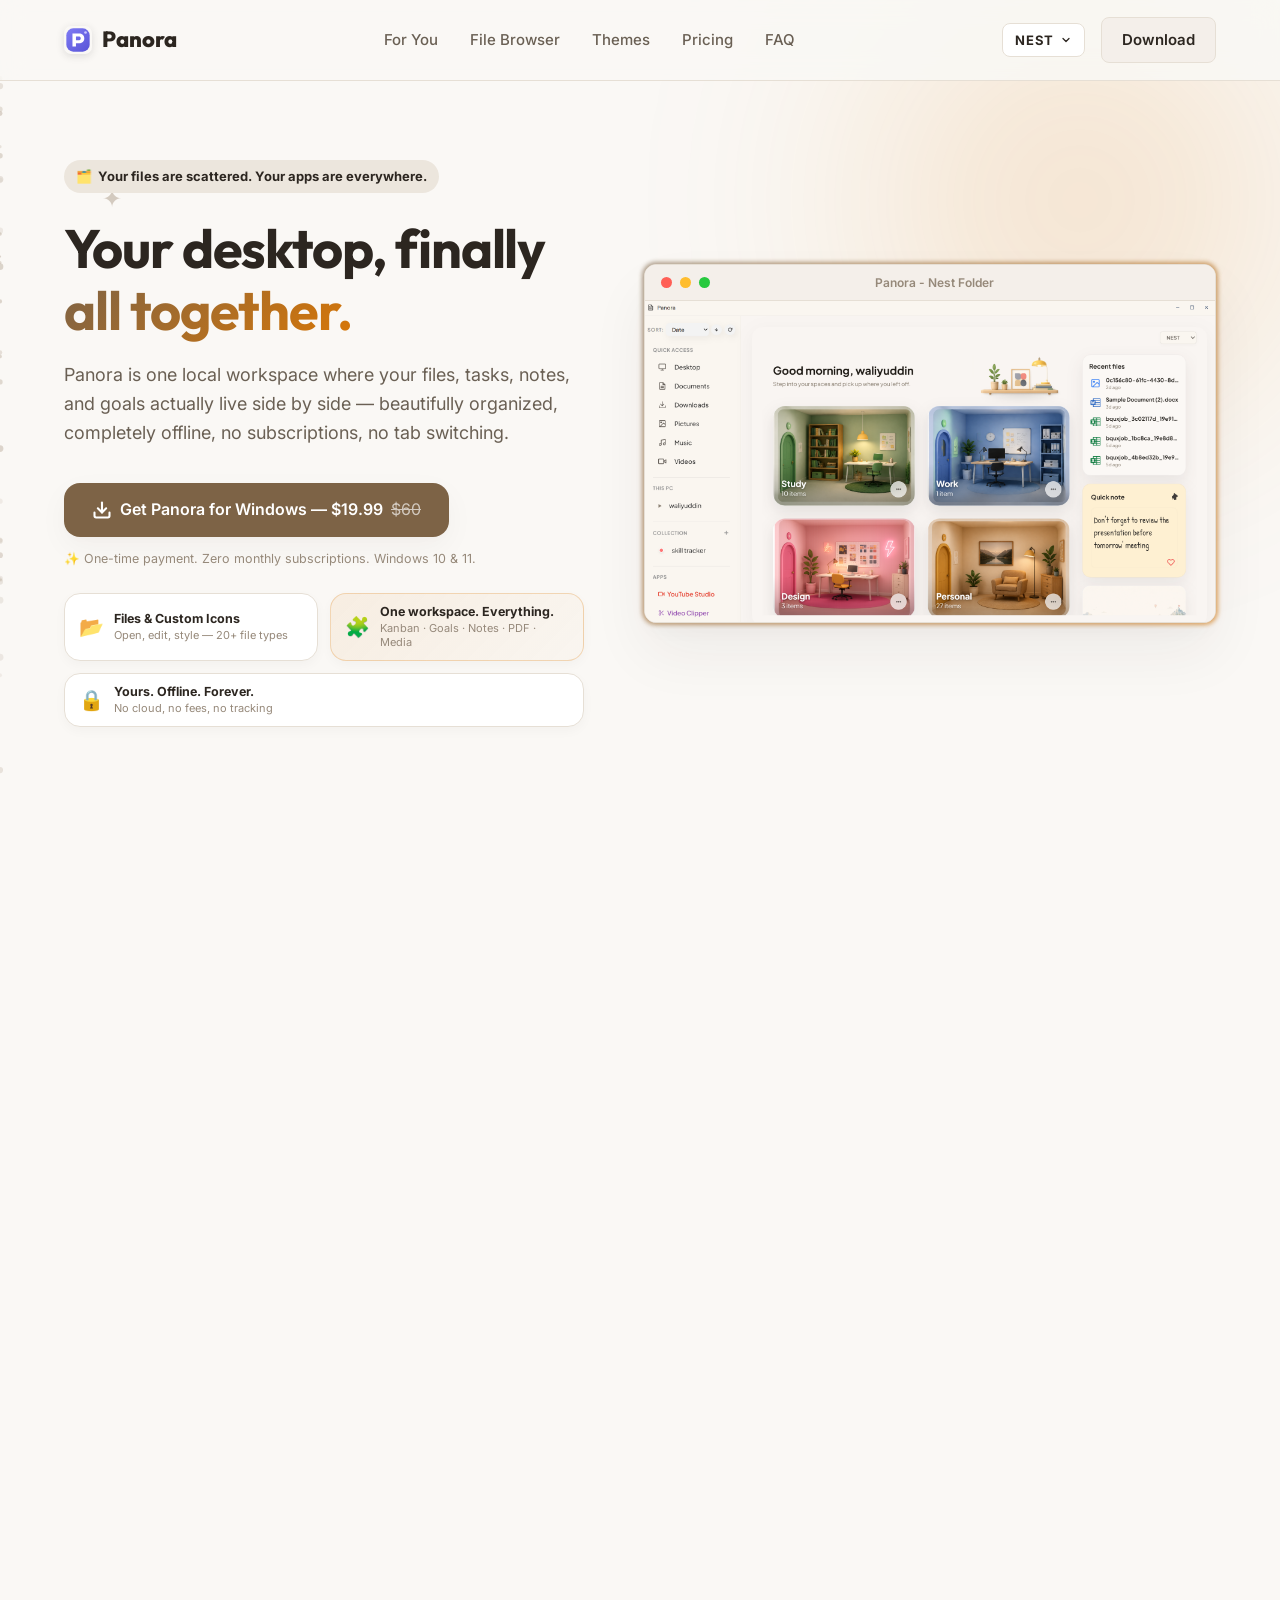
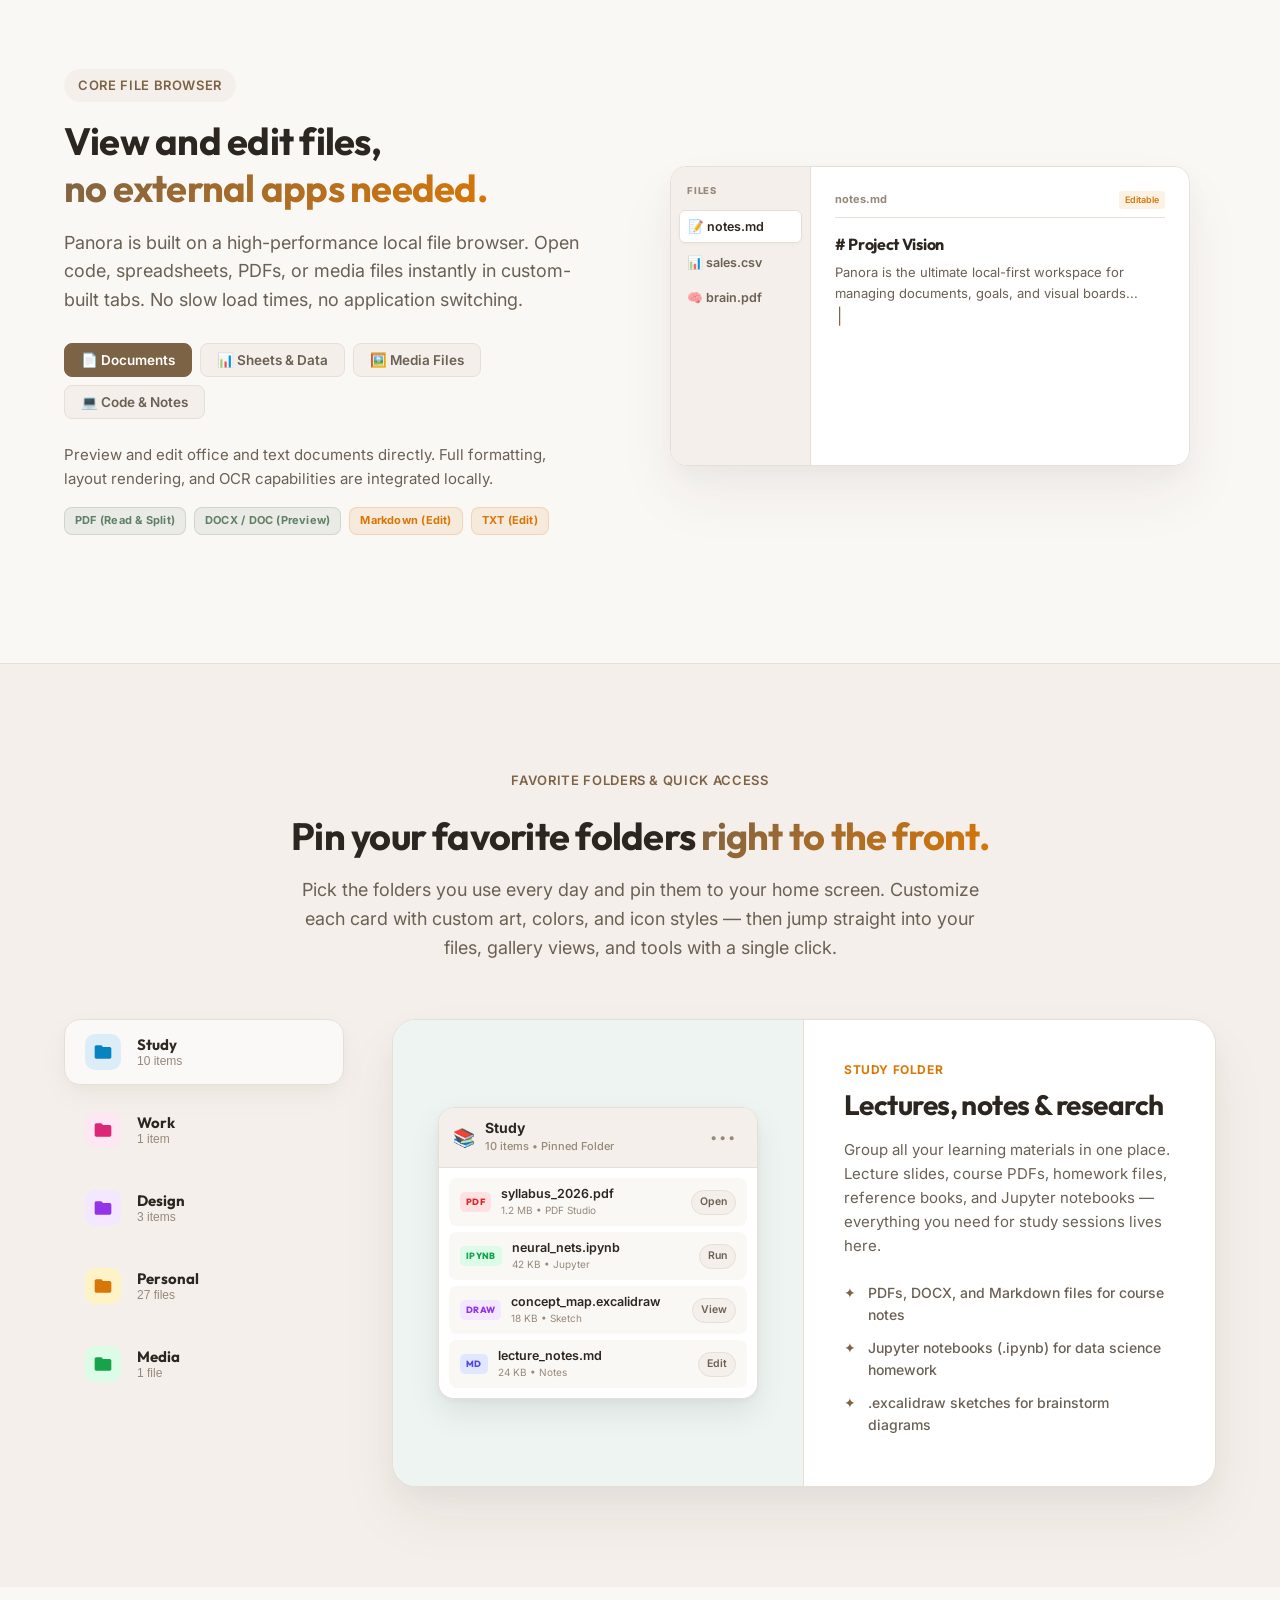
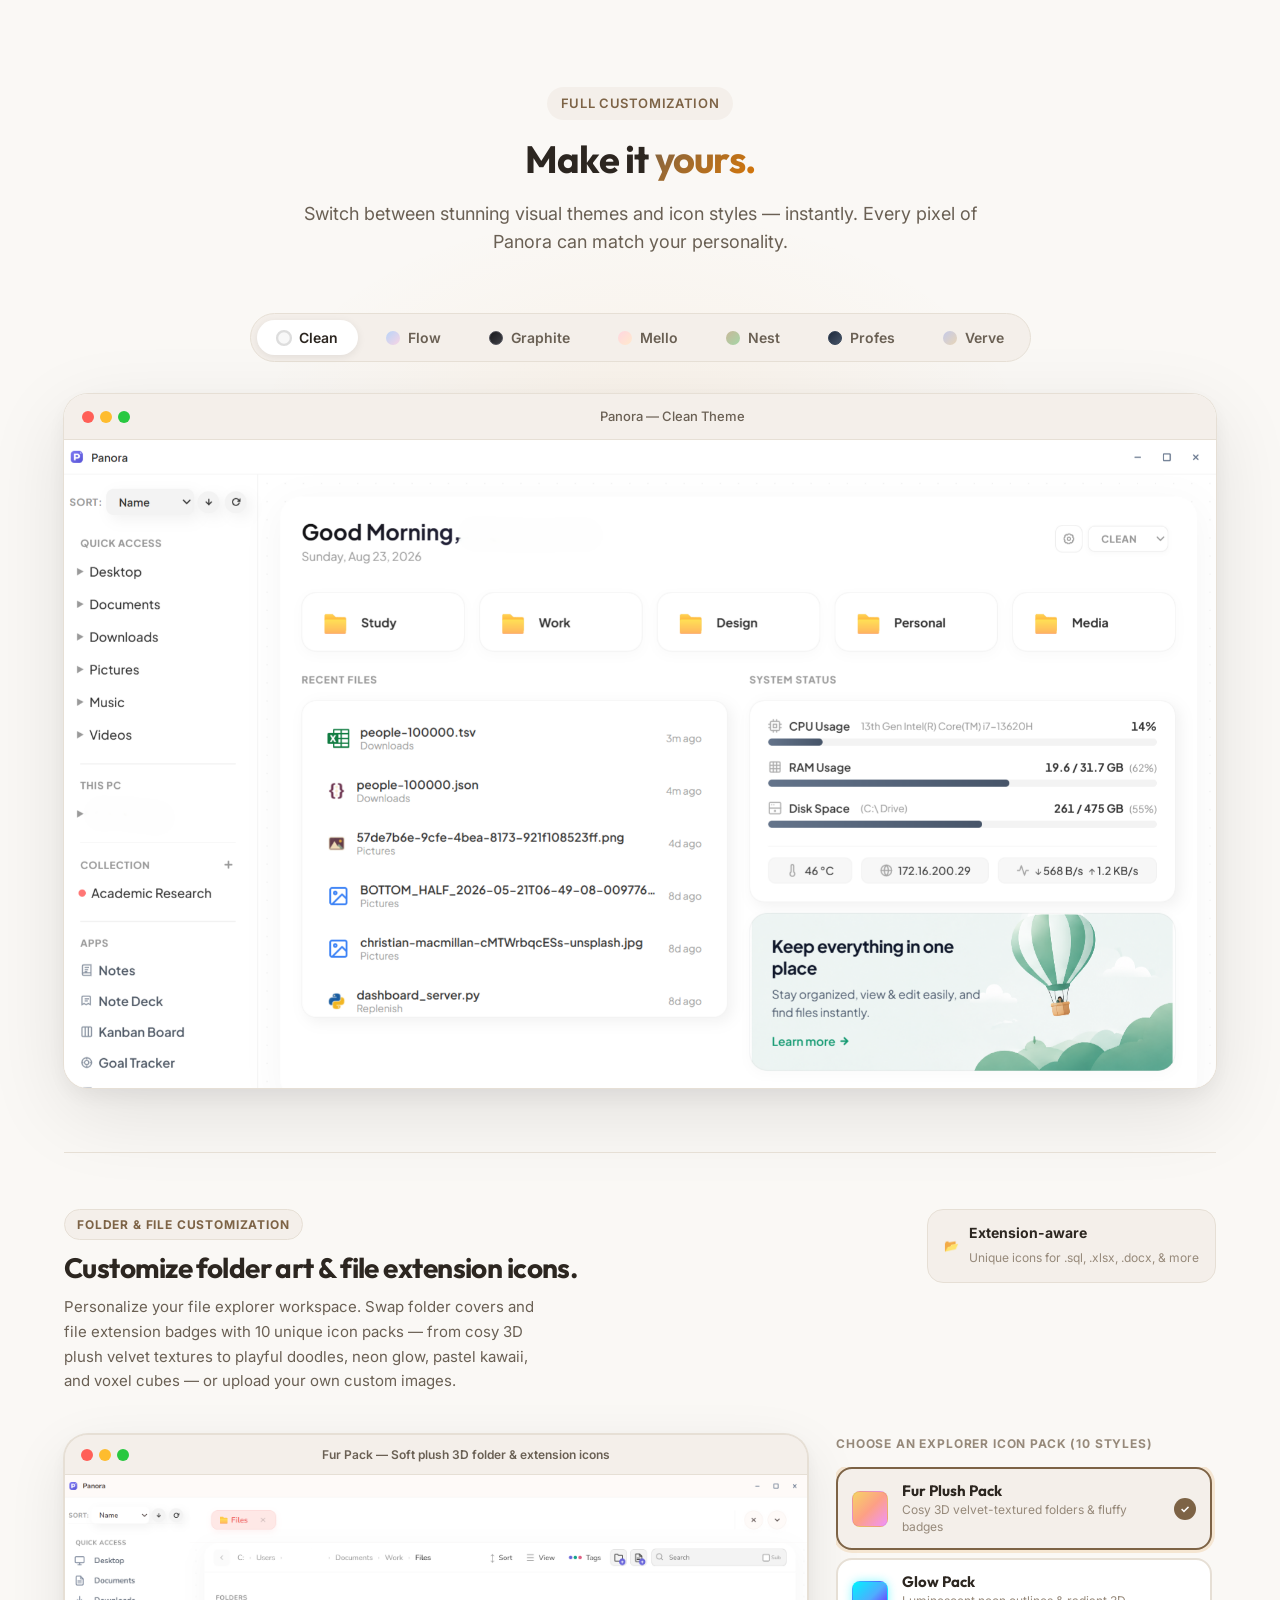
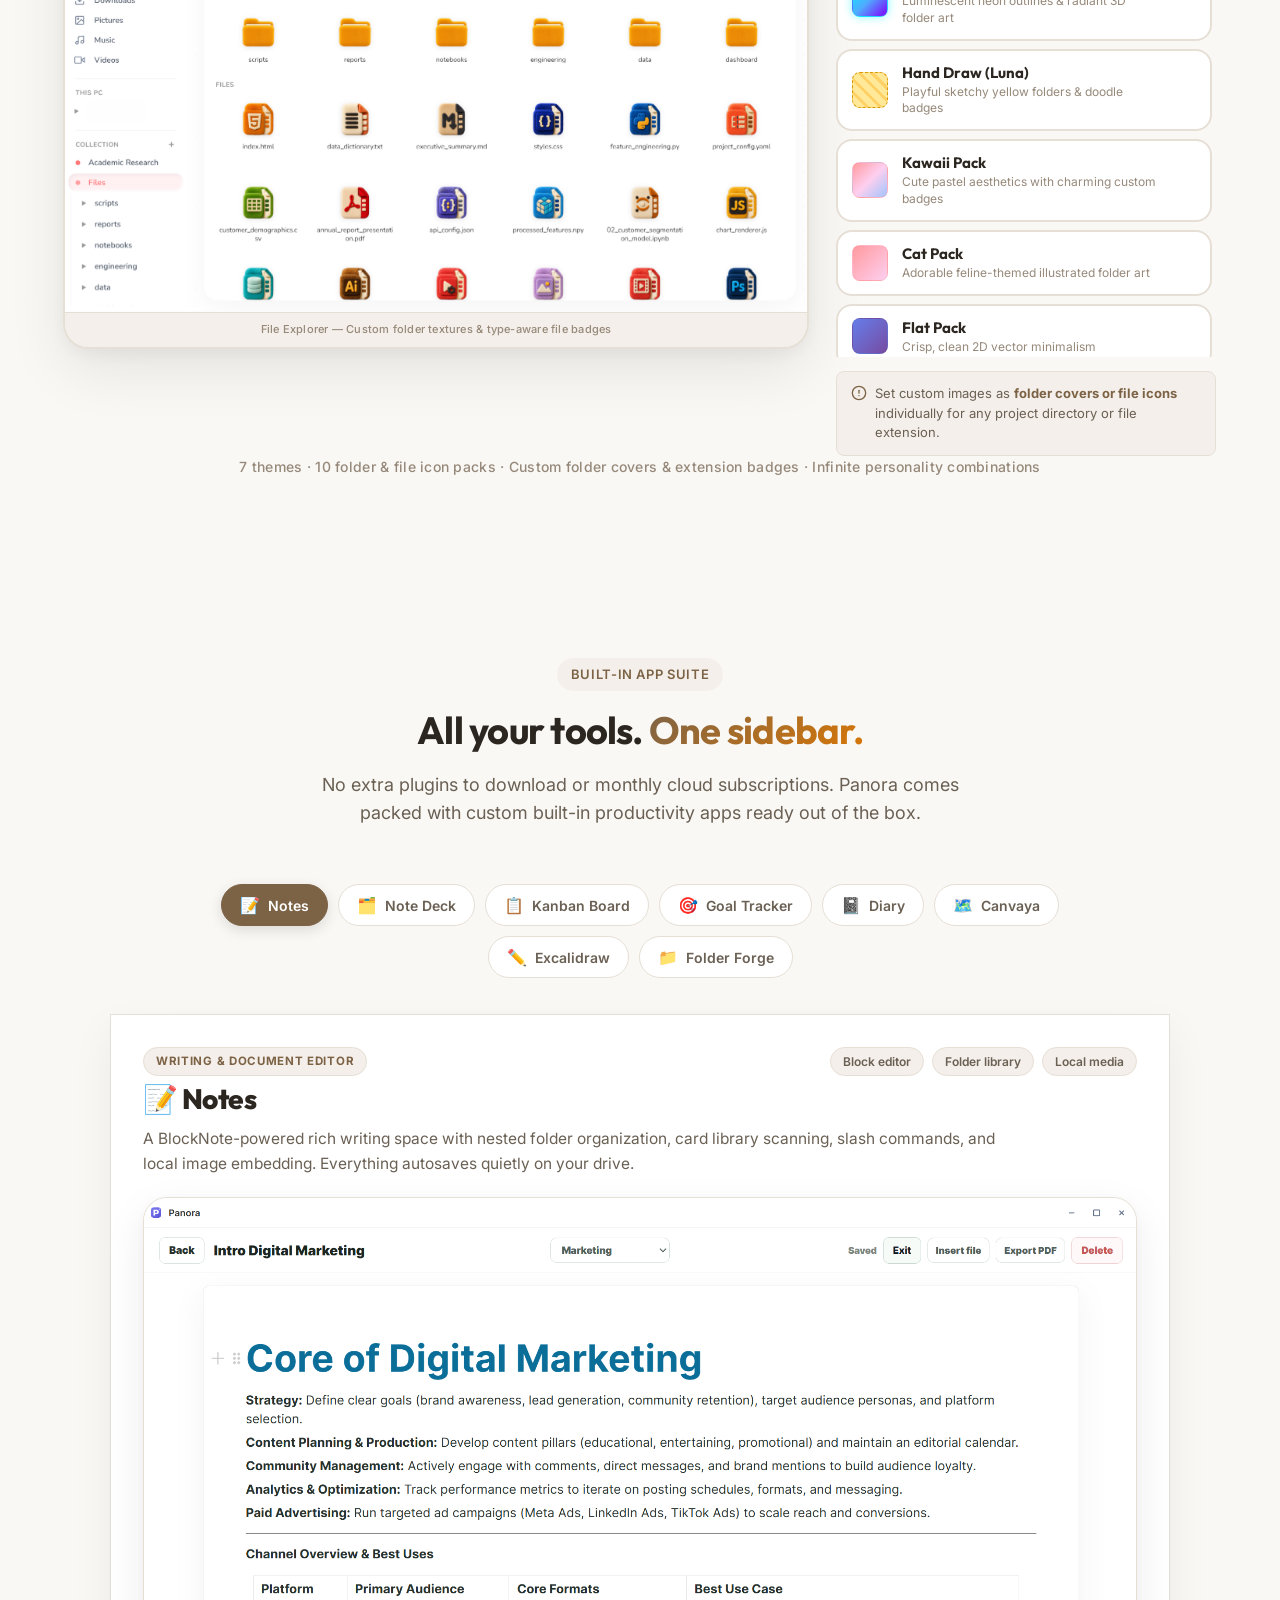
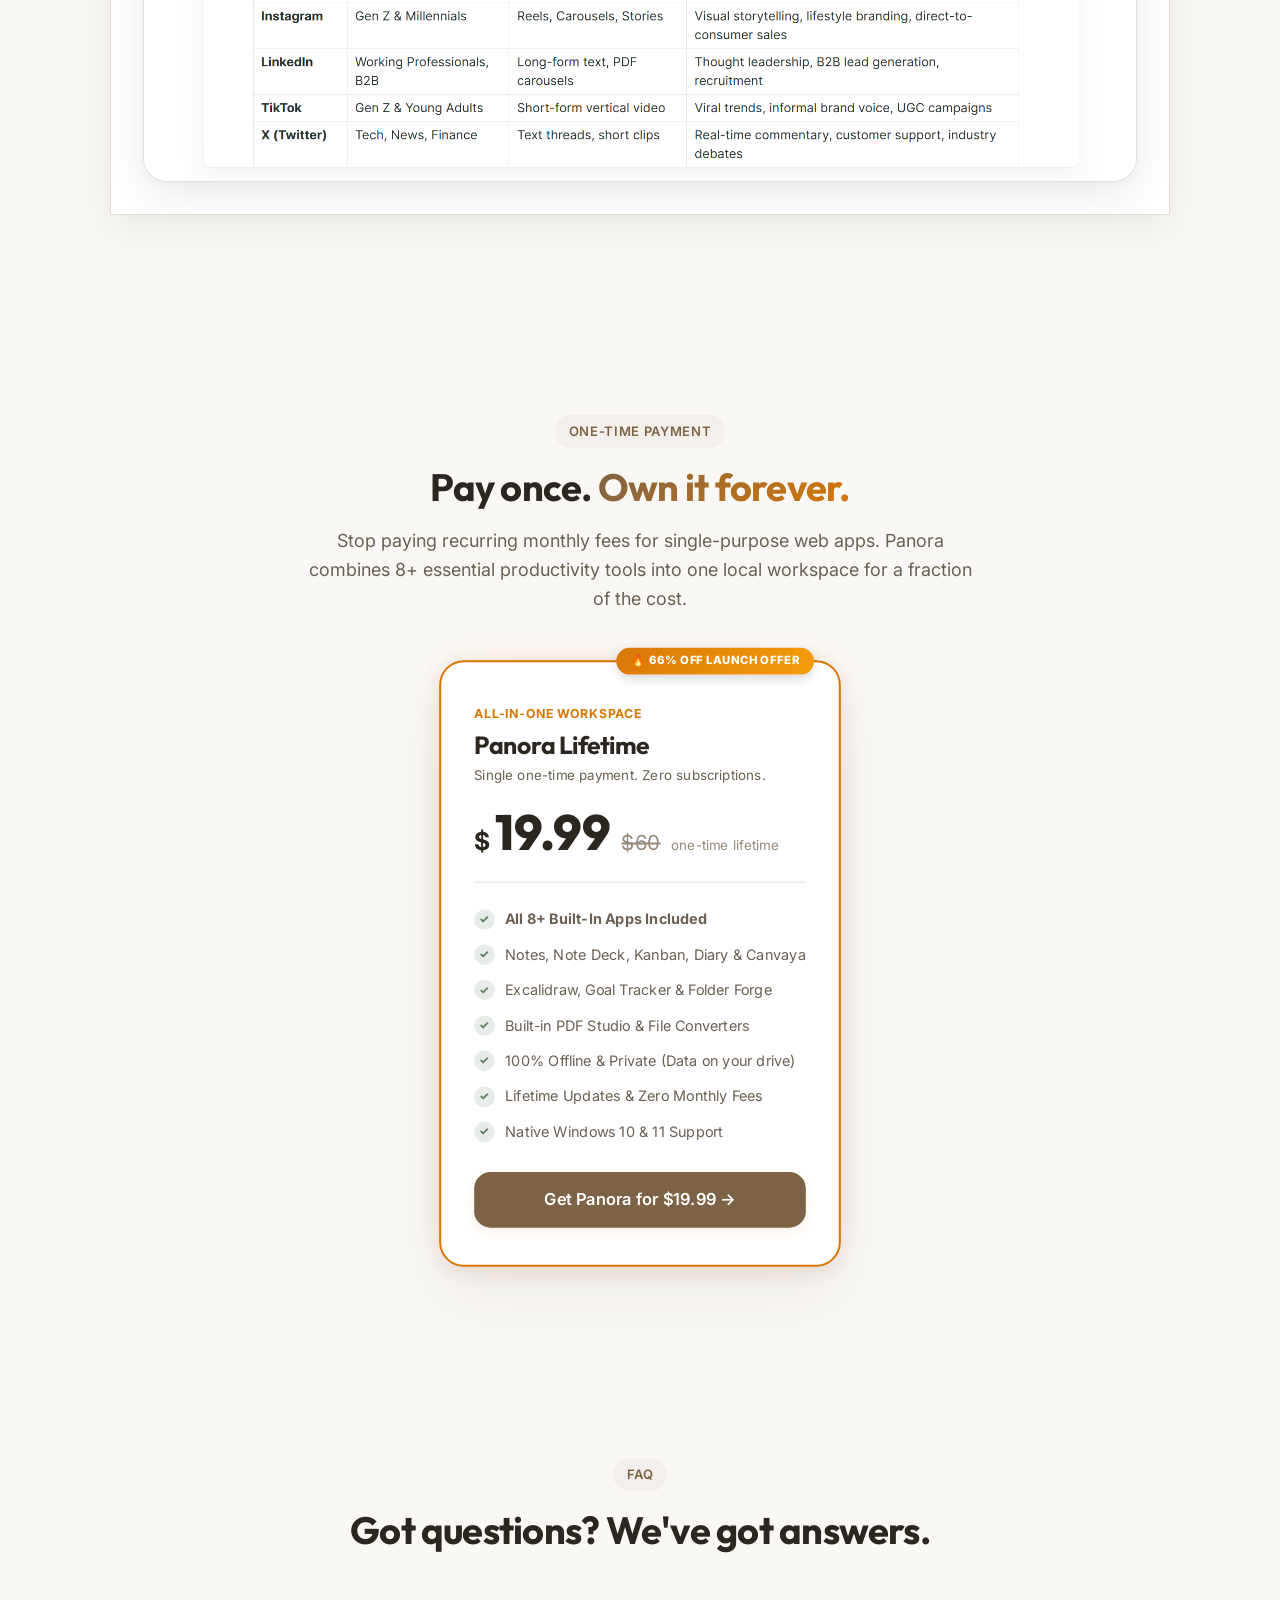
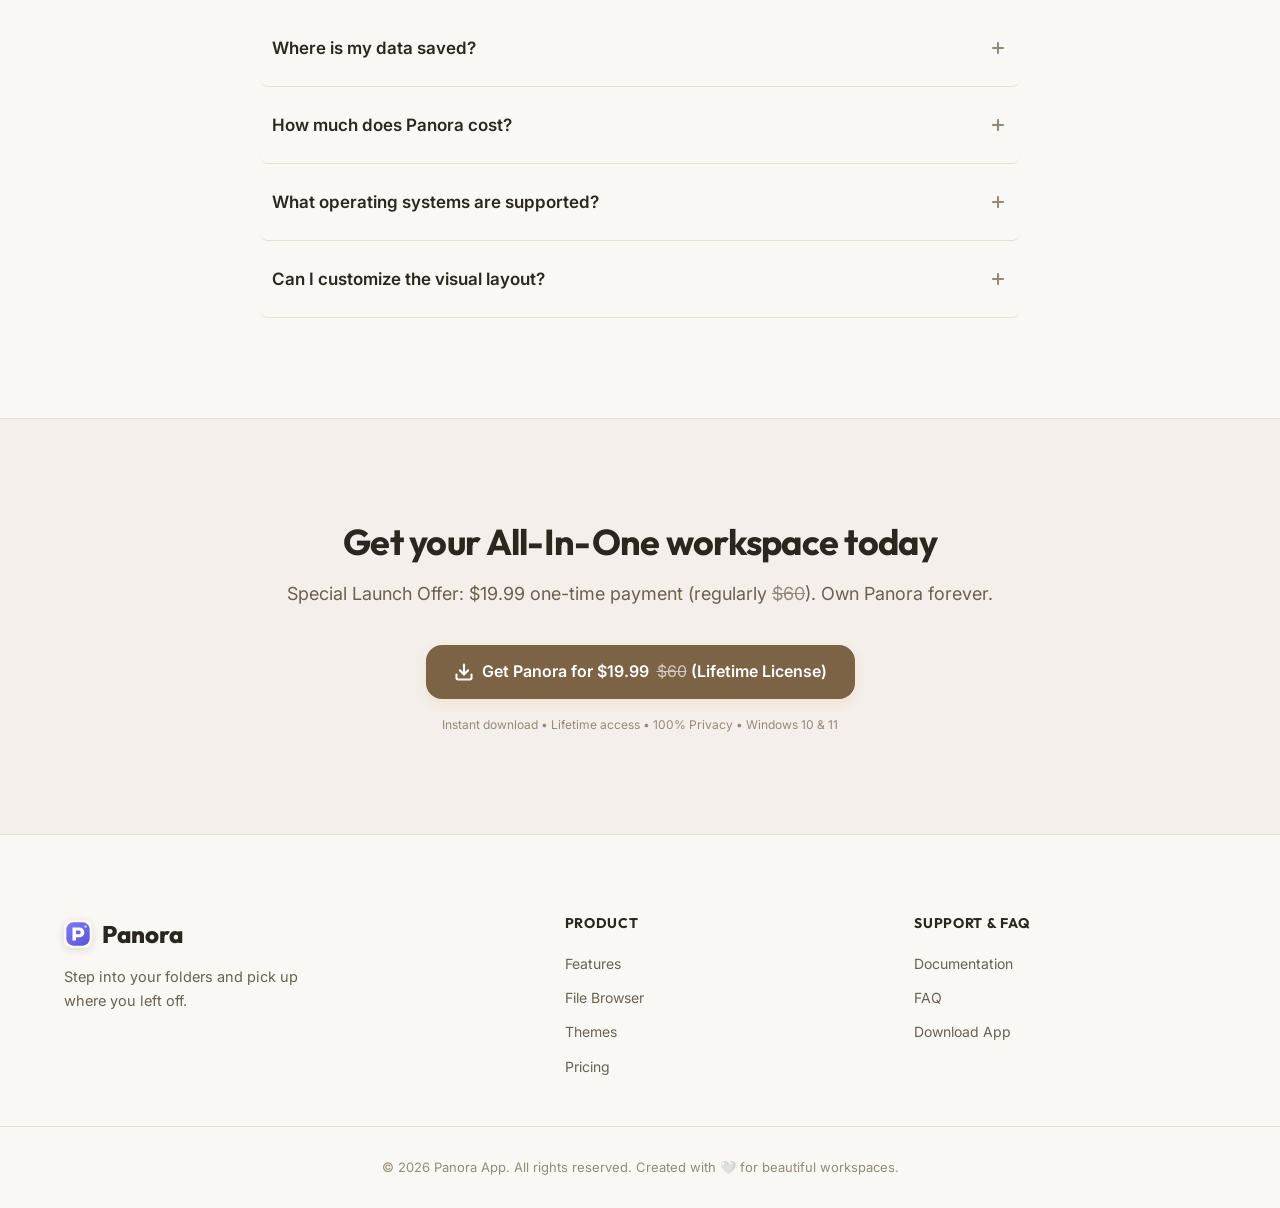
==== commit a5872323: "feat: complete Panora landing page for Cloudflare deployment with Gumroad integration" ====
--- a/index.html
+++ b/index.html
@@ -20,6 +20,9 @@
   <meta property="twitter:image" content="panora.png">
 
   <title>Panora — Your Local Multi-Tool Workspace</title>
+  <link rel="icon" type="image/svg+xml" href="panora-icon.svg">
+  <link rel="shortcut icon" href="panora-icon.ico">
+  <link rel="apple-touch-icon" href="panora-icon.svg">
 
   <!-- Google Fonts -->
   <link rel="preconnect" href="https://fonts.googleapis.com">
@@ -48,14 +51,15 @@
   <header class="navbar-header" id="navbar">
     <div class="container navbar-container">
       <a href="#" class="logo-link" id="logo-brand">
-        <span class="logo-dot"></span>
+        <img src="panora-icon.svg" alt="Panora Icon" class="logo-icon-img" width="28" height="28">
         <span class="logo-text">Panora</span>
       </a>
       
       <nav class="nav-menu" id="nav-menu" aria-label="Main Navigation">
-        <a href="#features" class="nav-link">Features</a>
-        <a href="#spaces" class="nav-link">Spaces</a>
-        <a href="#local-first" class="nav-link">Local-First</a>
+        <a href="#features" class="nav-link">For You</a>
+        <a href="#spaces" class="nav-link">File Browser</a>
+        <a href="#themes" class="nav-link">Themes</a>
+        <a href="#pricing" class="nav-link">Pricing</a>
         <a href="#faq" class="nav-link">FAQ</a>
       </nav>
 
@@ -70,10 +74,11 @@
           <div class="theme-dropdown-options" id="theme-dropdown-options">
             <button class="theme-option active" data-theme="nest" id="theme-btn-nest">NEST</button>
             <button class="theme-option" data-theme="mello" id="theme-btn-mello">MELLO</button>
-          </div>
-        </div>
-
-        <a href="#download" class="btn btn-secondary nav-cta-btn" id="nav-download-btn">Download</a>
+            <button class="theme-option" data-theme="clean" id="theme-btn-clean">CLEAN</button>
+          </div>
+        </div>
+
+        <a href="https://panoralab.gumroad.com/l/panora" target="_blank" rel="noopener noreferrer" class="btn btn-secondary nav-cta-btn" id="nav-download-btn">Download</a>
       </div>
     </div>
   </header>
@@ -92,35 +97,50 @@
     <div class="container hero-container">
       <div class="hero-content reveal-left">
         <div class="hero-tagline" id="hero-tagline">
-          <span class="tag-icon">✨</span> <span id="tagline-text">Local-First Workspace</span>
+          <span class="tag-icon">🗂️</span> <span id="tagline-text">Your files are scattered. Your apps are everywhere.</span>
         </div>
         
         <h1 class="hero-title" id="hero-main-title">
-          Your local workspace,<br><span class="text-gradient" id="typed-text">organized in spaces.</span>
+          Your desktop, finally<br><span class="text-gradient" id="typed-text">all together.</span>
         </h1>
         
         <p class="hero-desc" id="hero-main-desc">
-          A multi-tool desktop companion for files, media, documents, and personal planning. Keep your work structured, offline, and beautifully visual.
+          Panora is one local workspace where your files, tasks, notes, and goals actually live side by side — beautifully organized, completely offline, no subscriptions, no tab switching.
         </p>
 
         <div class="hero-cta-wrapper">
           <div class="download-button-group">
-            <button class="btn btn-primary btn-large download-trigger" id="primary-download-btn">
+            <a href="https://panoralab.gumroad.com/l/panora" target="_blank" rel="noopener noreferrer" class="btn btn-primary btn-large download-trigger" id="primary-download-btn">
               <svg class="download-icon" width="20" height="20" viewBox="0 0 24 24" fill="none" stroke="currentColor" stroke-width="2.5" stroke-linecap="round" stroke-linejoin="round"><path d="M21 15v4a2 2 0 0 1-2 2H5a2 2 0 0 1-2-2v-4"></path><polyline points="7 10 12 15 17 10"></polyline><line x1="12" y1="15" x2="12" y2="3"></line></svg>
-              <span id="download-text">Download for Windows</span>
-            </button>
-            <div class="dropdown-trigger-wrapper">
-              <button class="btn btn-primary btn-large btn-dropdown-toggle" id="download-dropdown-toggle" aria-label="Open download options">
-                <svg width="12" height="12" viewBox="0 0 24 24" fill="none" stroke="currentColor" stroke-width="2.5" stroke-linecap="round" stroke-linejoin="round"><polyline points="6 9 12 15 18 9"></polyline></svg>
-              </button>
-              <div class="download-dropdown-menu" id="download-dropdown-menu">
-                <button class="dropdown-item download-trigger" data-os="windows">Windows Installer (.exe)</button>
-                <button class="dropdown-item download-trigger" data-os="macos">macOS Apple Silicon / Intel (.dmg)</button>
-                <button class="dropdown-item download-trigger" data-os="linux">Linux Package (.AppImage)</button>
-              </div>
-            </div>
-          </div>
-          <span class="cta-subtext" id="cta-subtext">Free & open source. No sign-up required.</span>
+              <span id="download-text">Get Panora for Windows — $19.99 <s style="opacity:0.65;font-weight:400;margin-left:4px;">$60</s></span>
+            </a>
+          </div>
+          <span class="cta-subtext" id="cta-subtext">✨ One-time payment. Zero monthly subscriptions. Windows 10 &amp; 11.</span>
+        </div>
+
+        <!-- Hero Feature Highlights Grid -->
+        <div class="hero-feature-highlights">
+          <div class="hero-highlight-pill">
+            <span class="highlight-emoji">📂</span>
+            <div class="highlight-text">
+              <strong>Files &amp; Custom Icons</strong>
+              <span>Open, edit, style — 20+ file types</span>
+            </div>
+          </div>
+          <div class="hero-highlight-pill accent-highlight">
+            <span class="highlight-emoji">🧩</span>
+            <div class="highlight-text">
+              <strong>One workspace. Everything.</strong>
+              <span>Kanban · Goals · Notes · PDF · Media</span>
+            </div>
+          </div>
+          <div class="hero-highlight-pill">
+            <span class="highlight-emoji">🔒</span>
+            <div class="highlight-text">
+              <strong>Yours. Offline. Forever.</strong>
+              <span>No cloud, no fees, no tracking</span>
+            </div>
+          </div>
         </div>
       </div>
 
@@ -133,45 +153,65 @@
               <span class="control-dot minimize"></span>
               <span class="control-dot expand"></span>
             </div>
-            <div class="frame-title" id="preview-frame-title">Panora - Nest Space</div>
+            <div class="frame-title" id="preview-frame-title">Panora - Nest Folder</div>
           </div>
           <div class="frame-body">
             <!-- Nest Theme Screenshot -->
             <img src="panora.png" alt="Panora Desktop App Dashboard - Nest Theme" class="app-screenshot active" id="screenshot-nest">
             <!-- Mello Theme Screenshot -->
             <img src="panora2.png" alt="Panora Desktop App Dashboard - Mello Theme" class="app-screenshot" id="screenshot-mello">
+            <!-- Clean Theme Screenshot -->
+            <img src="images/clean-theme.png" alt="Panora Desktop App Dashboard - Clean Theme" class="app-screenshot" id="screenshot-clean">
           </div>
         </div>
       </div>
     </div>
   </section>
 
-  <!-- Stats Ticker Strip -->
-  <div class="stats-ticker-strip">
+  <!-- Soft Hook Intro Statement Section -->
+  <section class="intro-statement-section reveal-fade" id="overview">
     <div class="container">
-      <div class="stats-row">
-        <div class="stat-item">
-          <span class="stat-number" data-count="20">0</span><span class="stat-suffix">+</span>
-          <span class="stat-label">File Formats Supported</span>
-        </div>
-        <div class="stat-divider"></div>
-        <div class="stat-item">
-          <span class="stat-number" data-count="6">0</span><span class="stat-suffix"></span>
-          <span class="stat-label">Built-In Apps</span>
-        </div>
-        <div class="stat-divider"></div>
-        <div class="stat-item">
-          <span class="stat-number" data-count="100">0</span><span class="stat-suffix">%</span>
-          <span class="stat-label">Offline & Local</span>
-        </div>
-        <div class="stat-divider"></div>
-        <div class="stat-item">
-          <span class="stat-number" data-count="0">0</span><span class="stat-suffix"></span>
-          <span class="stat-label">Cloud Subscriptions</span>
-        </div>
+      <div class="intro-statement-card">
+
+        <div class="intro-hook-line">
+          <span class="intro-hook-quote">"My files are in one place, my tasks in another, my notes in a third app…"</span>
+          <span class="intro-hook-label">Sound familiar?</span>
+        </div>
+
+        <h2 class="intro-heading">
+          Panora puts it all in one place —
+          <span class="text-gradient">right on your desktop.</span>
+        </h2>
+        <p class="intro-lead">
+          No more jumping between a file manager, a cloud task board, a separate PDF tool, and a notes app. Panora is a single local workspace where your files live right next to your Kanban boards, goal trackers, journals, and media tools. Everything is already here. Just organized beautifully.
+        </p>
+        
+        <div class="intro-grid-preview">
+          <div class="intro-grid-item">
+            <div class="intro-icon-box">📁</div>
+            <h4>File &amp; Code Studio</h4>
+            <p>Open, browse, and edit code, Markdown, PDFs, spreadsheets, and images — 20+ file types, zero tab switching.</p>
+          </div>
+          <div class="intro-grid-item featured-item">
+            <div class="intro-icon-box">📋</div>
+            <h4>Kanban Boards</h4>
+            <p>Drag &amp; drop task cards with priorities, local file attachments, due dates, and CSV import — all stored locally.</p>
+          </div>
+          <div class="intro-grid-item">
+            <div class="intro-icon-box">🎯</div>
+            <h4>Visual Goal Tracker</h4>
+            <p>Map milestones, track habits, and visualize progress on interactive goal maps. Offline and private.</p>
+          </div>
+          <div class="intro-grid-item">
+            <div class="intro-icon-box">📓</div>
+            <h4>Block Notes &amp; Diary</h4>
+            <p>Rich block writing with slash commands, local media, filing cabinet folders, and a personal diary journal.</p>
+          </div>
+        </div>
+
       </div>
     </div>
-  </div>
+  </section>
 
   <!-- Core Explorer Section -->
   <section class="core-explorer-section" id="explorer">
@@ -211,11 +251,11 @@
               </div>
             </div>
             <div class="category-panel" id="cat-panel-media">
-              <p>Process graphics and video clips without launching heavy editing suites. Crop images, remove backgrounds, or clip video timeline reels.</p>
+              <p>Process graphics and video without launching heavy editing suites. Crop images, remove backgrounds, convert formats, or stream YouTube downloads directly into the app.</p>
               <div class="badges-group">
                 <span class="file-badge badge-edit">PNG / JPG / WebP (Crop)</span>
                 <span class="file-badge badge-view">HEIC (Preview)</span>
-                <span class="file-badge badge-edit">MP4 / YouTube (Clip)</span>
+                <span class="file-badge badge-edit">MP4 / YouTube (Play)</span>
                 <span class="file-badge badge-view">SVG / ICO (Convert)</span>
               </div>
             </div>
@@ -284,19 +324,20 @@
   <section class="spaces-section" id="spaces">
     <div class="container">
       <div class="section-header text-center reveal-fade">
-        <span class="section-tag">Visual Organization</span>
-        <h2 class="section-title" id="spaces-title">Focus on your context with Spaces</h2>
+        <span class="section-tag">Favorite Folders &amp; Quick Access</span>
+        <h2 class="section-title" id="spaces-title">Pin your favorite folders <span class="text-gradient">right to the front.</span></h2>
         <p class="section-desc">
-          Instead of generic folders, organize your life in beautiful, visual environments. Each space contains its own notebooks, files, templates, and utilities.
+          Pick the folders you use every day and pin them to your home screen. Customize each card with custom art, colors, and icon styles — then jump straight into your files, gallery views, and tools with a single click.
         </p>
       </div>
 
       <div class="spaces-interactive-layout">
-        <!-- Interactive Room list representing the files -->
+        <!-- Interactive Folder list representing the pinned folders -->
         <div class="spaces-menu" id="spaces-menu" role="tablist">
           <button class="space-tab active" data-space="study" id="space-tab-study" role="tab" aria-selected="true" aria-controls="space-panel-study">
-            <span class="space-icon icon-nest">📚</span>
-            <span class="space-icon icon-mello hidden">🩵</span>
+            <span class="space-folder-icon folder-study">
+              <svg width="20" height="20" viewBox="0 0 24 24" fill="currentColor"><path d="M10 4H4c-1.1 0-2 .9-2 2v12c0 1.1.9 2 2 2h16c1.1 0 2-.9 2-2V8c0-1.1-.9-2-2-2h-8l-2-2z"/></svg>
+            </span>
             <div class="space-tab-info">
               <span class="space-name">Study</span>
               <span class="space-meta" id="study-meta">10 items</span>
@@ -304,8 +345,9 @@
           </button>
           
           <button class="space-tab" data-space="work" id="space-tab-work" role="tab" aria-selected="false" aria-controls="space-panel-work">
-            <span class="space-icon icon-nest">💼</span>
-            <span class="space-icon icon-mello hidden">🩷</span>
+            <span class="space-folder-icon folder-work">
+              <svg width="20" height="20" viewBox="0 0 24 24" fill="currentColor"><path d="M10 4H4c-1.1 0-2 .9-2 2v12c0 1.1.9 2 2 2h16c1.1 0 2-.9 2-2V8c0-1.1-.9-2-2-2h-8l-2-2z"/></svg>
+            </span>
             <div class="space-tab-info">
               <span class="space-name">Work</span>
               <span class="space-meta" id="work-meta">1 item</span>
@@ -313,8 +355,9 @@
           </button>
           
           <button class="space-tab" data-space="design" id="space-tab-design" role="tab" aria-selected="false" aria-controls="space-panel-design">
-            <span class="space-icon icon-nest">⚡</span>
-            <span class="space-icon icon-mello hidden">💜</span>
+            <span class="space-folder-icon folder-design">
+              <svg width="20" height="20" viewBox="0 0 24 24" fill="currentColor"><path d="M10 4H4c-1.1 0-2 .9-2 2v12c0 1.1.9 2 2 2h16c1.1 0 2-.9 2-2V8c0-1.1-.9-2-2-2h-8l-2-2z"/></svg>
+            </span>
             <div class="space-tab-info">
               <span class="space-name">Design</span>
               <span class="space-meta" id="design-meta">3 items</span>
@@ -322,8 +365,9 @@
           </button>
           
           <button class="space-tab" data-space="personal" id="space-tab-personal" role="tab" aria-selected="false" aria-controls="space-panel-personal">
-            <span class="space-icon icon-nest">🛋️</span>
-            <span class="space-icon icon-mello hidden">💛</span>
+            <span class="space-folder-icon folder-personal">
+              <svg width="20" height="20" viewBox="0 0 24 24" fill="currentColor"><path d="M10 4H4c-1.1 0-2 .9-2 2v12c0 1.1.9 2 2 2h16c1.1 0 2-.9 2-2V8c0-1.1-.9-2-2-2h-8l-2-2z"/></svg>
+            </span>
             <div class="space-tab-info">
               <span class="space-name">Personal</span>
               <span class="space-meta" id="personal-meta">27 files</span>
@@ -331,8 +375,9 @@
           </button>
 
           <button class="space-tab" data-space="media" id="space-tab-media" role="tab" aria-selected="false" aria-controls="space-panel-media">
-            <span class="space-icon icon-nest">🎬</span>
-            <span class="space-icon icon-mello hidden">💚</span>
+            <span class="space-folder-icon folder-media">
+              <svg width="20" height="20" viewBox="0 0 24 24" fill="currentColor"><path d="M10 4H4c-1.1 0-2 .9-2 2v12c0 1.1.9 2 2 2h16c1.1 0 2-.9 2-2V8c0-1.1-.9-2-2-2h-8l-2-2z"/></svg>
+            </span>
             <div class="space-tab-info">
               <span class="space-name">Media</span>
               <span class="space-meta" id="media-meta">1 file</span>
@@ -342,101 +387,352 @@
 
         <!-- Spaces details panels -->
         <div class="spaces-content-display">
+          <!-- 1. Study Panel -->
           <div class="spaces-panel active" id="space-panel-study" role="tabpanel">
             <div class="panel-visual study-color">
-              <div class="floating-sticker sticker-1">✍️ Focus</div>
-              <div class="floating-sticker sticker-2">💡 Study Session</div>
-              <div class="window-mockup">
-                <img src="pdf viewer.png" alt="PDF Studio Document Reader" class="mockup-img">
+              <div class="folder-preview-card">
+                <div class="folder-card-header">
+                  <div class="folder-card-title-group">
+                    <span class="folder-badge-icon study-badge">📚</span>
+                    <div class="folder-header-text">
+                      <span class="folder-card-name">Study</span>
+                      <span class="folder-card-count">10 items &bull; Pinned Folder</span>
+                    </div>
+                  </div>
+                  <span class="folder-card-dots">&bull;&bull;&bull;</span>
+                </div>
+                <div class="folder-files-list">
+                  <div class="folder-file-row">
+                    <div class="file-info-group">
+                      <span class="file-ext-icon icon-pdf">PDF</span>
+                      <div class="file-name-wrap">
+                        <span class="file-title">syllabus_2026.pdf</span>
+                        <span class="file-meta">1.2 MB &bull; PDF Studio</span>
+                      </div>
+                    </div>
+                    <span class="file-action-badge">Open</span>
+                  </div>
+                  <div class="folder-file-row">
+                    <div class="file-info-group">
+                      <span class="file-ext-icon icon-ipynb">IPYNB</span>
+                      <div class="file-name-wrap">
+                        <span class="file-title">neural_nets.ipynb</span>
+                        <span class="file-meta">42 KB &bull; Jupyter</span>
+                      </div>
+                    </div>
+                    <span class="file-action-badge">Run</span>
+                  </div>
+                  <div class="folder-file-row">
+                    <div class="file-info-group">
+                      <span class="file-ext-icon icon-draw">DRAW</span>
+                      <div class="file-name-wrap">
+                        <span class="file-title">concept_map.excalidraw</span>
+                        <span class="file-meta">18 KB &bull; Sketch</span>
+                      </div>
+                    </div>
+                    <span class="file-action-badge">View</span>
+                  </div>
+                  <div class="folder-file-row">
+                    <div class="file-info-group">
+                      <span class="file-ext-icon icon-md">MD</span>
+                      <div class="file-name-wrap">
+                        <span class="file-title">lecture_notes.md</span>
+                        <span class="file-meta">24 KB &bull; Notes</span>
+                      </div>
+                    </div>
+                    <span class="file-action-badge">Edit</span>
+                  </div>
+                </div>
               </div>
             </div>
             <div class="panel-details">
-              <span class="panel-space-tag">Study Space</span>
-              <h3>Master your learning curve</h3>
-              <p>Keep courses, homework notes, and reference books in one place. Integrate Jupyter notebooks directly for computational homework or research scripts without launching external local kernels.</p>
+              <span class="panel-space-tag">Study Folder</span>
+              <h3>Lectures, notes &amp; research</h3>
+              <p>Group all your learning materials in one place. Lecture slides, course PDFs, homework files, reference books, and Jupyter notebooks — everything you need for study sessions lives here.</p>
               <ul class="panel-feature-list">
-                <li>CodeMirror editor with syntax highlights</li>
-                <li>Excalidraw canvas mapping for brainstorm diagrams</li>
-                <li>Direct PDF split/merge utility for lecture slides</li>
+                <li>PDFs, DOCX, and Markdown files for course notes</li>
+                <li>Jupyter notebooks (.ipynb) for data science homework</li>
+                <li>.excalidraw sketches for brainstorm diagrams</li>
               </ul>
             </div>
           </div>
 
+          <!-- 2. Work Panel -->
           <div class="spaces-panel" id="space-panel-work" role="tabpanel">
             <div class="panel-visual work-color">
-              <div class="floating-sticker sticker-1">🚀 Launch</div>
-              <div class="floating-sticker sticker-2">📊 Spreadsheets</div>
-              <div class="room-illustration nest-view">
-                <div class="room-card-mini">
-                  <span class="card-mini-title">Daily Operations</span>
-                  <div class="progress-bar-small"><div class="fill" style="width: 45%"></div></div>
-                  <span class="card-mini-meta">Excel conversions active</span>
+              <div class="folder-preview-card">
+                <div class="folder-card-header">
+                  <div class="folder-card-title-group">
+                    <span class="folder-badge-icon work-badge">💼</span>
+                    <div class="folder-header-text">
+                      <span class="folder-card-name">Work</span>
+                      <span class="folder-card-count">5 items &bull; Pinned Folder</span>
+                    </div>
+                  </div>
+                  <span class="folder-card-dots">&bull;&bull;&bull;</span>
+                </div>
+                <div class="folder-files-list">
+                  <div class="folder-file-row">
+                    <div class="file-info-group">
+                      <span class="file-ext-icon icon-xlsx">XLSX</span>
+                      <div class="file-name-wrap">
+                        <span class="file-title">q3_revenue.xlsx</span>
+                        <span class="file-meta">2.1 MB &bull; Spreadsheet</span>
+                      </div>
+                    </div>
+                    <span class="file-action-badge">Open</span>
+                  </div>
+                  <div class="folder-file-row">
+                    <div class="file-info-group">
+                      <span class="file-ext-icon icon-parquet">PARQUET</span>
+                      <div class="file-name-wrap">
+                        <span class="file-title">users_cohort.parquet</span>
+                        <span class="file-meta">480 KB &bull; Data Table</span>
+                      </div>
+                    </div>
+                    <span class="file-action-badge">View</span>
+                  </div>
+                  <div class="folder-file-row">
+                    <div class="file-info-group">
+                      <span class="file-ext-icon icon-sql">SQL</span>
+                      <div class="file-name-wrap">
+                        <span class="file-title">analytics_query.sql</span>
+                        <span class="file-meta">14 KB &bull; SQL Editor</span>
+                      </div>
+                    </div>
+                    <span class="file-action-badge">Edit</span>
+                  </div>
+                  <div class="folder-file-row">
+                    <div class="file-info-group">
+                      <span class="file-ext-icon icon-csv">CSV</span>
+                      <div class="file-name-wrap">
+                        <span class="file-title">sprint_goals.csv</span>
+                        <span class="file-meta">8.4 KB &bull; Table</span>
+                      </div>
+                    </div>
+                    <span class="file-action-badge">Open</span>
+                  </div>
                 </div>
               </div>
             </div>
             <div class="panel-details">
-              <span class="panel-space-tag">Work Space</span>
-              <h3>Professional utility in action</h3>
-              <p>Organize corporate worksheets, project checklists, and clients data safely. Easily parse and manage dense records with built-in tabular spreadsheets supporting XLSX, CSV, and Parquet formatting.</p>
+              <span class="panel-space-tag">Work Folder</span>
+              <h3>Spreadsheets, scripts &amp; client files</h3>
+              <p>Keep your professional files separated from everything else. Drop in CSV reports, Excel worksheets, SQL scripts, Parquet datasets, and client documents — all neatly categorized under one work context.</p>
               <ul class="panel-feature-list">
-                <li>CSV Table Editor and direct conversion to Excel worksheets</li>
-                <li>Tabbed workspaces supporting multiple opened client documents</li>
-                <li>OCR features through LiteParse for document extractions</li>
+                <li>CSV, TSV, XLSX, and Parquet data files</li>
+                <li>SQL scripts and JSON config files</li>
+                <li>Client DOCX reports and project briefs</li>
               </ul>
             </div>
           </div>
 
+          <!-- 3. Design Panel -->
           <div class="spaces-panel" id="space-panel-design" role="tabpanel">
             <div class="panel-visual design-color">
-              <div class="floating-sticker sticker-1">🎨 Palette</div>
-              <div class="floating-sticker sticker-2">📐 Excalidraw</div>
+              <div class="folder-preview-card">
+                <div class="folder-card-header">
+                  <div class="folder-card-title-group">
+                    <span class="folder-badge-icon design-badge">⚡</span>
+                    <div class="folder-header-text">
+                      <span class="folder-card-name">Design</span>
+                      <span class="folder-card-count">3 items &bull; Pinned Folder</span>
+                    </div>
+                  </div>
+                  <span class="folder-card-dots">&bull;&bull;&bull;</span>
+                </div>
+                <div class="folder-files-list">
+                  <div class="folder-file-row">
+                    <div class="file-info-group">
+                      <span class="file-ext-icon icon-png">PNG</span>
+                      <div class="file-name-wrap">
+                        <span class="file-title">hero_mockup.png</span>
+                        <span class="file-meta">4.8 MB &bull; Image Studio</span>
+                      </div>
+                    </div>
+                    <span class="file-action-badge">Crop</span>
+                  </div>
+                  <div class="folder-file-row">
+                    <div class="file-info-group">
+                      <span class="file-ext-icon icon-draw">DRAW</span>
+                      <div class="file-name-wrap">
+                        <span class="file-title">logo_drafts.excalidraw</span>
+                        <span class="file-meta">32 KB &bull; Whiteboard</span>
+                      </div>
+                    </div>
+                    <span class="file-action-badge">Sketch</span>
+                  </div>
+                  <div class="folder-file-row">
+                    <div class="file-info-group">
+                      <span class="file-ext-icon icon-svg">SVG</span>
+                      <div class="file-name-wrap">
+                        <span class="file-title">icons_pack.svg</span>
+                        <span class="file-meta">118 KB &bull; Vector</span>
+                      </div>
+                    </div>
+                    <span class="file-action-badge">View</span>
+                  </div>
+                  <div class="folder-file-row">
+                    <div class="file-info-group">
+                      <span class="file-ext-icon icon-webp">WEBP</span>
+                      <div class="file-name-wrap">
+                        <span class="file-title">render_preview.webp</span>
+                        <span class="file-meta">890 KB &bull; Converted</span>
+                      </div>
+                    </div>
+                    <span class="file-action-badge">Open</span>
+                  </div>
+                </div>
+              </div>
             </div>
             <div class="panel-details">
-              <span class="panel-space-tag">Design Space</span>
-              <h3>Creative ideas, visual execution</h3>
-              <p>Store design inspirations, client branding assets, color configurations, and sketch boards. Make visual planning interactive using clean canvas tools without leaving the app container.</p>
+              <span class="panel-space-tag">Design Folder</span>
+              <h3>Assets, sketches &amp; visuals</h3>
+              <p>Collect your creative files in one visual folder. Branding images, color references, icon sets, wireframe sketches, and canvas files — everything design-related stays organized here.</p>
               <ul class="panel-feature-list">
-                <li>Integrated Excalidraw diagram tools (.excalidraw format)</li>
-                <li>Image Studio with background removal, cropping, and rotation</li>
-                <li>Fast image converters: convert SVG, BMP, ICO to PNG or WebP</li>
+                <li>PNG, JPG, WebP, SVG, and ICO image assets</li>
+                <li>.excalidraw wireframes and diagram sketches</li>
+                <li>HEIC photos and BMP source files</li>
               </ul>
             </div>
           </div>
 
+          <!-- 4. Personal Panel -->
           <div class="spaces-panel" id="space-panel-personal" role="tabpanel">
             <div class="panel-visual personal-color">
-              <div class="floating-sticker sticker-1">🏡 Diary</div>
-              <div class="floating-sticker sticker-2">📅 Plans</div>
-              <div class="goal-tracker-stack">
-                <img src="goal tracker.png" alt="Goal Tracker Map" class="map-img-stack">
-                <img src="goal tracker 2.png" alt="Milestone Checklist Drawer" class="drawer-img-stack">
+              <div class="folder-preview-card">
+                <div class="folder-card-header">
+                  <div class="folder-card-title-group">
+                    <span class="folder-badge-icon personal-badge">🛋️</span>
+                    <div class="folder-header-text">
+                      <span class="folder-card-name">Personal</span>
+                      <span class="folder-card-count">27 files &bull; Pinned Folder</span>
+                    </div>
+                  </div>
+                  <span class="folder-card-dots">&bull;&bull;&bull;</span>
+                </div>
+                <div class="folder-files-list">
+                  <div class="folder-file-row">
+                    <div class="file-info-group">
+                      <span class="file-ext-icon icon-md">MD</span>
+                      <div class="file-name-wrap">
+                        <span class="file-title">diary_2026.md</span>
+                        <span class="file-meta">85 KB &bull; Diary Journal</span>
+                      </div>
+                    </div>
+                    <span class="file-action-badge">Read</span>
+                  </div>
+                  <div class="folder-file-row">
+                    <div class="file-info-group">
+                      <span class="file-ext-icon icon-jpg">JPG</span>
+                      <div class="file-name-wrap">
+                        <span class="file-title">kyoto_trip.jpg</span>
+                        <span class="file-meta">3.2 MB &bull; Gallery</span>
+                      </div>
+                    </div>
+                    <span class="file-action-badge">View</span>
+                  </div>
+                  <div class="folder-file-row">
+                    <div class="file-info-group">
+                      <span class="file-ext-icon icon-md">MD</span>
+                      <div class="file-name-wrap">
+                        <span class="file-title">wishlist_2026.md</span>
+                        <span class="file-meta">8 KB &bull; Notes</span>
+                      </div>
+                    </div>
+                    <span class="file-action-badge">Edit</span>
+                  </div>
+                  <div class="folder-file-row">
+                    <div class="file-info-group">
+                      <span class="file-ext-icon icon-xlsx">XLSX</span>
+                      <div class="file-name-wrap">
+                        <span class="file-title">monthly_budget.xlsx</span>
+                        <span class="file-meta">45 KB &bull; Sheet</span>
+                      </div>
+                    </div>
+                    <span class="file-action-badge">Open</span>
+                  </div>
+                </div>
               </div>
             </div>
             <div class="panel-details">
-              <span class="panel-space-tag">Personal Space</span>
-              <h3>Your personal journal & agenda</h3>
-              <p>Express yourself through customized scrapbooks or track life targets on visual goal maps. Store private reflections and checklists completely offline on your desktop.</p>
+              <span class="panel-space-tag">Personal Folder</span>
+              <h3>Photos, journals &amp; private files</h3>
+              <p>A private space for the files that are just yours. Family photos, personal documents, journal entries, saved bookmarks, and anything you want to keep separate from work or study.</p>
               <ul class="panel-feature-list">
-                <li>Cozy Diary book shelf layout with custom spread styles</li>
-                <li>Goal tracking milestone map with interactive preview drawers</li>
-                <li>Subtasks and checklist prioritization in a clean interface</li>
+                <li>Personal photos, scanned documents, and receipts</li>
+                <li>Private text files, markdown journals, and saved notes</li>
+                <li>Goal plans, wish lists, and life checklists</li>
               </ul>
             </div>
           </div>
 
+          <!-- 5. Media Panel -->
           <div class="spaces-panel" id="space-panel-media" role="tabpanel">
             <div class="panel-visual media-color">
-              <div class="floating-sticker sticker-1">✂️ Clip</div>
-              <div class="floating-sticker sticker-2">📹 YouTube</div>
+              <div class="folder-preview-card">
+                <div class="folder-card-header">
+                  <div class="folder-card-title-group">
+                    <span class="folder-badge-icon media-badge">🎬</span>
+                    <div class="folder-header-text">
+                      <span class="folder-card-name">Media</span>
+                      <span class="folder-card-count">1 file &bull; Pinned Folder</span>
+                    </div>
+                  </div>
+                  <span class="folder-card-dots">&bull;&bull;&bull;</span>
+                </div>
+                <div class="folder-files-list">
+                  <div class="folder-file-row">
+                    <div class="file-info-group">
+                      <span class="file-ext-icon icon-mp4">MP4</span>
+                      <div class="file-name-wrap">
+                        <span class="file-title">tutorial_record.mp4</span>
+                        <span class="file-meta">180 MB &bull; Video Clipper</span>
+                      </div>
+                    </div>
+                    <span class="file-action-badge">Play</span>
+                  </div>
+                  <div class="folder-file-row">
+                    <div class="file-info-group">
+                      <span class="file-ext-icon icon-mp3">MP3</span>
+                      <div class="file-name-wrap">
+                        <span class="file-title">voice_memo_01.mp3</span>
+                        <span class="file-meta">4.2 MB &bull; Audio</span>
+                      </div>
+                    </div>
+                    <span class="file-action-badge">Play</span>
+                  </div>
+                  <div class="folder-file-row">
+                    <div class="file-info-group">
+                      <span class="file-ext-icon icon-webm">WEBM</span>
+                      <div class="file-name-wrap">
+                        <span class="file-title">screen_capture.webm</span>
+                        <span class="file-meta">28 MB &bull; Video</span>
+                      </div>
+                    </div>
+                    <span class="file-action-badge">View</span>
+                  </div>
+                  <div class="folder-file-row">
+                    <div class="file-info-group">
+                      <span class="file-ext-icon icon-heic">HEIC</span>
+                      <div class="file-name-wrap">
+                        <span class="file-title">camera_shot.heic</span>
+                        <span class="file-meta">12 MB &bull; Image Studio</span>
+                      </div>
+                    </div>
+                    <span class="file-action-badge">Convert</span>
+                  </div>
+                </div>
+              </div>
             </div>
             <div class="panel-details">
-              <span class="panel-space-tag">Media Space</span>
-              <h3>Media production & downloads</h3>
-              <p>Process, download, and trim local and online media links in seconds. Designed with fast background tasks to process media files seamlessly.</p>
+              <span class="panel-space-tag">Media Folder</span>
+              <h3>Videos, music &amp; downloads</h3>
+              <p>Keep all your media files organized — local video recordings, downloaded clips, music tracks, and screen captures. Everything media-heavy goes here so it doesn't clutter your other folders.</p>
               <ul class="panel-feature-list">
-                <li>YouTube downloader with quality presets</li>
-                <li>Video Clipper tool backing TikTok/Reels crop coordinates</li>
-                <li>FFmpeg integration for local high-fidelity video rendering</li>
+                <li>MP4, AVI, and MKV video files</li>
+                <li>YouTube downloads and saved clips</li>
+                <li>Audio files and screen recordings</li>
               </ul>
             </div>
           </div>
@@ -445,170 +741,556 @@
     </div>
   </section>
 
-  <!-- Bento Grid Features Section -->
-  <section class="features-section" id="features">
+  <!-- ════════════════════════════════════════════════
+       THEME CUSTOMIZATION SECTION — "Make It Yours"
+       ════════════════════════════════════════════════ -->
+  <section class="theme-showcase-section" id="themes">
     <div class="container">
       <div class="section-header text-center reveal-fade">
-        <span class="section-tag">App Launcher</span>
-        <h2 class="section-title">An entire suite in a single package</h2>
+        <span class="section-tag">Full Customization</span>
+        <h2 class="section-title">Make it <span class="text-gradient">yours.</span></h2>
         <p class="section-desc">
-          Say goodbye to multiple SaaS subscriptions. Panora wraps core desktop productivity utilities in a single, lightning-fast application.
+          Switch between stunning visual themes and icon styles — instantly. Every pixel of Panora can match your personality.
         </p>
       </div>
 
-      <div class="bento-grid stagger-children">
-        <!-- Bento Card 1: Kanban -->
-        <div class="bento-card col-span-2 row-span-2 kanban-highlight">
-          <div class="card-badge">Kanban & Planning</div>
-          <div class="card-content">
-            <h3>Visual Kanban Boards</h3>
-            <p>Keep folders organized and projects on track. Create custom columns, select accent colors, check items, establish low/medium/high priorities, and attach local file paths directly to individual cards.</p>
-            <div class="bento-visual mock-kanban">
-              <div class="kanban-col">
-                <span class="col-title">To-Do</span>
-                <div class="kanban-item priority-high">Write landing page text</div>
-                <div class="kanban-item priority-medium">Record video tutorial</div>
-              </div>
-              <div class="kanban-col">
-                <span class="col-title">Progress</span>
-                <div class="kanban-item priority-low">Optimize asset assets</div>
-              </div>
-            </div>
-          </div>
-        </div>
-
-        <!-- Bento Card 2: Diary -->
-        <div class="bento-card diary-highlight">
-          <div class="card-badge">Creative journaling</div>
-          <div class="card-content">
-            <h3>Personal Diary</h3>
-            <p>Write with handwritten styles on textured paper. Drag text stickers, attach local memory images, and customize polaroids.</p>
-            <div class="diary-notebook-preview">
-              <img src="diary.png" alt="Diary Spread Page Preview" class="diary-page-img">
-            </div>
-          </div>
-        </div>
-
-        <!-- Bento Card 3: Video Clipper -->
-        <div class="bento-card video-highlight">
-          <div class="card-badge">Video Processing</div>
-          <div class="card-content">
-            <h3>Video Clipper</h3>
-            <p>Input local video files or YouTube clips, select start/end timelines, and export clipped reels using local FFmpeg engines.</p>
-          </div>
-        </div>
-
-        <!-- Bento Card 4: Goal Tracker -->
-        <div class="bento-card col-span-2 goal-highlight">
-          <div class="card-badge">Motivations</div>
-          <div class="card-content">
-            <h3>Visual Goal Tracker</h3>
-            <p>Pin milestone markers over customizable motivation boards. Monitor your checklist progress inside detail drawers and complete targets systematically.</p>
-            <div class="goal-slider-container">
-              <div class="goal-slider-track" id="goal-slider-track">
-                <div class="goal-slide">
-                  <span class="slide-badge">Milestone Map</span>
-                  <img src="goal tracker.png" alt="Goal Tracker Map" class="goal-slider-img">
-                </div>
-                <div class="goal-slide">
-                  <span class="slide-badge">Detail Drawer</span>
-                  <img src="goal tracker 2.png" alt="Milestone Checklist Drawer" class="goal-slider-img">
-                </div>
-              </div>
-              <div class="slider-controls">
-                <button class="slider-btn active" data-slide="0" aria-label="Go to slide 1"></button>
-                <button class="slider-btn" data-slide="1" aria-label="Go to slide 2"></button>
-              </div>
-            </div>
-          </div>
-        </div>
-
-        <!-- Bento Card 5: PDF Studio -->
-        <div class="bento-card pdf-highlight">
-          <div class="card-badge">PDF utility</div>
-          <div class="card-content">
-            <h3>PDF Studio</h3>
-            <p>Split document pages, rotate templates, merge files, compress assets, and read documents with zero external server uploads.</p>
-            <div class="pdf-studio-preview">
-              <img src="pdf viewer.png" alt="PDF Studio Document Reader" class="pdf-img">
-            </div>
-          </div>
-        </div>
-
-        <!-- Bento Card 6: Image Studio -->
-        <div class="bento-card image-highlight">
-          <div class="card-badge">Image Processing</div>
-          <div class="card-content">
-            <h3>Image Studio</h3>
-            <p>Crop layouts, remove image backgrounds locally, and convert images into web-ready formats (PNG, WebP, JPG, SVG, HEIC, PDF).</p>
-          </div>
-        </div>
-      </div>
+      <!-- ─── Theme Picker ─── -->
+      <div class="ts-tabs-wrapper">
+        <div class="ts-tabs" id="ts-theme-tabs" role="tablist" aria-label="Choose a theme">
+          <button class="ts-tab active" data-theme-preview="clean"  id="ts-btn-clean"  role="tab" aria-selected="true">
+            <span class="ts-tab-dot" style="background:#F8F8F8;border:2px solid #ddd;"></span>
+            <span class="ts-tab-name">Clean</span>
+          </button>
+          <button class="ts-tab" data-theme-preview="flow"   id="ts-btn-flow"   role="tab" aria-selected="false">
+            <span class="ts-tab-dot" style="background:linear-gradient(135deg,#b8d4f8,#f8d4e4);"></span>
+            <span class="ts-tab-name">Flow</span>
+          </button>
+          <button class="ts-tab" data-theme-preview="graphite" id="ts-btn-graphite" role="tab" aria-selected="false">
+            <span class="ts-tab-dot" style="background:linear-gradient(135deg,#18181b,#3f3f46);border:1px solid #52525b;"></span>
+            <span class="ts-tab-name">Graphite</span>
+          </button>
+          <button class="ts-tab" data-theme-preview="mello"  id="ts-btn-mello"  role="tab" aria-selected="false">
+            <span class="ts-tab-dot" style="background:linear-gradient(135deg,#ffd6e0,#ffe9cc);"></span>
+            <span class="ts-tab-name">Mello</span>
+          </button>
+          <button class="ts-tab" data-theme-preview="nest"   id="ts-btn-nest"   role="tab" aria-selected="false">
+            <span class="ts-tab-dot" style="background:linear-gradient(135deg,#c8b89a,#a5d6a7);"></span>
+            <span class="ts-tab-name">Nest</span>
+          </button>
+          <button class="ts-tab" data-theme-preview="profes" id="ts-btn-profes" role="tab" aria-selected="false">
+            <span class="ts-tab-dot" style="background:linear-gradient(135deg,#1e293b,#475569);border:1px solid #334155;"></span>
+            <span class="ts-tab-name">Profes</span>
+          </button>
+          <button class="ts-tab" data-theme-preview="verve"  id="ts-btn-verve"  role="tab" aria-selected="false">
+            <span class="ts-tab-dot" style="background:linear-gradient(135deg,#c5cae9,#e8d5b7);"></span>
+            <span class="ts-tab-name">Verve</span>
+          </button>
+        </div>
+      </div>
+
+      <!-- ─── Main Preview Frame ─── -->
+      <div class="ts-preview-stage reveal-fade">
+        <div class="ts-browser-chrome">
+          <div class="ts-chrome-dots">
+            <span class="ts-dot ts-dot-red"></span>
+            <span class="ts-dot ts-dot-yellow"></span>
+            <span class="ts-dot ts-dot-green"></span>
+          </div>
+          <div class="ts-chrome-title" id="ts-chrome-title">Panora — Clean Theme</div>
+        </div>
+        <div class="ts-preview-viewport" id="ts-preview-viewport">
+          <img src="images/clean-theme.png"  alt="Clean theme preview"    class="ts-preview-img active" id="ts-img-clean"    data-preview="clean">
+          <img src="images/flow-theme.png"   alt="Flow theme preview"     class="ts-preview-img"        id="ts-img-flow"     data-preview="flow">
+          <img src="images/graphite.png"     alt="Graphite theme preview" class="ts-preview-img"        id="ts-img-graphite" data-preview="graphite">
+          <img src="images/mello-theme.png"  alt="Mello theme preview"    class="ts-preview-img"        id="ts-img-mello"    data-preview="mello">
+          <img src="images/nest-theme.png"   alt="Nest theme preview"     class="ts-preview-img"        id="ts-img-nest"     data-preview="nest">
+          <img src="images/profes-theme.png" alt="Profes theme preview"   class="ts-preview-img"        id="ts-img-profes"   data-preview="profes">
+          <img src="images/verve-theme.png"  alt="Verve theme preview"    class="ts-preview-img"        id="ts-img-verve"    data-preview="verve">
+        </div>
+      </div>
+
+      <!-- ─── Folder & File Icon Style Section ─── -->
+      <div class="ts-folder-icon-section">
+        <div class="ts-icon-header">
+          <div class="ts-icon-header-left">
+            <span class="ts-icon-section-tag">Folder &amp; File Customization</span>
+            <h3 class="ts-icon-section-title">Customize folder art &amp; file extension icons.</h3>
+            <p class="ts-icon-section-desc">
+              Personalize your file explorer workspace. Swap folder covers and file extension badges with 10 unique icon packs — from cosy 3D plush velvet textures to playful doodles, neon glow, pastel kawaii, and voxel cubes — or upload your own custom images.
+            </p>
+          </div>
+          <div class="ts-icon-custom-badge">
+            <span class="ts-custom-badge-icon">📂</span>
+            <div>
+              <strong>Extension-aware</strong>
+              <span>Unique icons for .sql, .xlsx, .docx, &amp; more</span>
+            </div>
+          </div>
+        </div>
+
+        <div class="ts-icon-layout">
+
+          <!-- Left: Big zoomed preview for Folder & File Icons -->
+          <div class="ts-icon-big-preview" id="ts-folder-icon-big-preview">
+            <div class="ts-icon-frame-chrome">
+              <div class="ts-chrome-dots">
+                <span class="ts-dot ts-dot-red"></span>
+                <span class="ts-dot ts-dot-yellow"></span>
+                <span class="ts-dot ts-dot-green"></span>
+              </div>
+              <span class="ts-icon-frame-label" id="ts-folder-icon-frame-label">Fur Pack — Soft plush 3D folder &amp; extension icons</span>
+            </div>
+            <div class="ts-icon-zoom-wrap">
+              <img src="images/files%20icons/fur.png"        alt="Fur folder and file icon style preview"      class="ts-folder-zoom-img active" id="ts-folder-zoom-fur"      data-folder-zoom="fur">
+              <img src="images/files%20icons/glow.png"       alt="Glow folder and file icon style preview"     class="ts-folder-zoom-img"        id="ts-folder-zoom-glow"     data-folder-zoom="glow">
+              <img src="images/files%20icons/luna.png"       alt="Hand Draw folder and file icon style preview" class="ts-folder-zoom-img"        id="ts-folder-zoom-luna"     data-folder-zoom="luna">
+              <img src="images/files%20icons/kawaii.png"     alt="Kawaii folder and file icon style preview"   class="ts-folder-zoom-img"        id="ts-folder-zoom-kawaii"   data-folder-zoom="kawaii">
+              <img src="images/files%20icons/cat.png"        alt="Cat folder and file icon style preview"      class="ts-folder-zoom-img"        id="ts-folder-zoom-cat"      data-folder-zoom="cat">
+              <img src="images/files%20icons/flat.png"       alt="Flat folder and file icon style preview"     class="ts-folder-zoom-img"        id="ts-folder-zoom-flat"     data-folder-zoom="flat">
+              <img src="images/files%20icons/low%20poly.png" alt="Low Poly folder and file icon style preview" class="ts-folder-zoom-img"        id="ts-folder-zoom-low-poly" data-folder-zoom="low-poly">
+              <img src="images/files%20icons/pillow.png"     alt="Pillow folder and file icon style preview"   class="ts-folder-zoom-img"        id="ts-folder-zoom-pillow"   data-folder-zoom="pillow">
+              <img src="images/files%20icons/plastic.png"    alt="Plastic folder and file icon style preview"  class="ts-folder-zoom-img"        id="ts-folder-zoom-plastic"  data-folder-zoom="plastic">
+              <img src="images/files%20icons/voxel.png"      alt="Voxel folder and file icon style preview"    class="ts-folder-zoom-img"        id="ts-folder-zoom-voxel"    data-folder-zoom="voxel">
+            </div>
+            <div class="ts-icon-zoom-hint">File Explorer — Custom folder textures &amp; type-aware file badges</div>
+          </div>
+
+          <!-- Right: Folder Style selector -->
+          <div class="ts-icon-selector">
+            <p class="ts-icon-selector-label">Choose an Explorer Icon Pack (10 styles)</p>
+
+            <div class="ts-icon-pills-list">
+              <button class="ts-icon-pill ts-folder-pill active" data-folder-icon-target="fur" id="ts-folder-btn-fur" aria-label="Fur folder icon style">
+                <div class="ts-pill-swatch ts-swatch-fur"></div>
+                <div class="ts-pill-info">
+                  <span class="ts-pill-name">Fur Plush Pack</span>
+                  <span class="ts-pill-desc">Cosy 3D velvet-textured folders &amp; fluffy badges</span>
+                </div>
+                <span class="ts-pill-check" aria-hidden="true">✓</span>
+              </button>
+
+              <button class="ts-icon-pill ts-folder-pill" data-folder-icon-target="glow" id="ts-folder-btn-glow" aria-label="Glow folder icon style">
+                <div class="ts-pill-swatch ts-swatch-glow"></div>
+                <div class="ts-pill-info">
+                  <span class="ts-pill-name">Glow Pack</span>
+                  <span class="ts-pill-desc">Luminescent neon outlines &amp; radiant 3D folder art</span>
+                </div>
+                <span class="ts-pill-check" aria-hidden="true">✓</span>
+              </button>
+
+              <button class="ts-icon-pill ts-folder-pill" data-folder-icon-target="luna" id="ts-folder-btn-luna" aria-label="Hand Draw folder icon style">
+                <div class="ts-pill-swatch ts-swatch-luna"></div>
+                <div class="ts-pill-info">
+                  <span class="ts-pill-name">Hand Draw (Luna)</span>
+                  <span class="ts-pill-desc">Playful sketchy yellow folders &amp; doodle badges</span>
+                </div>
+                <span class="ts-pill-check" aria-hidden="true">✓</span>
+              </button>
+
+              <button class="ts-icon-pill ts-folder-pill" data-folder-icon-target="kawaii" id="ts-folder-btn-kawaii" aria-label="Kawaii folder icon style">
+                <div class="ts-pill-swatch ts-swatch-kawaii-folder"></div>
+                <div class="ts-pill-info">
+                  <span class="ts-pill-name">Kawaii Pack</span>
+                  <span class="ts-pill-desc">Cute pastel aesthetics with charming custom badges</span>
+                </div>
+                <span class="ts-pill-check" aria-hidden="true">✓</span>
+              </button>
+
+              <button class="ts-icon-pill ts-folder-pill" data-folder-icon-target="cat" id="ts-folder-btn-cat" aria-label="Cat folder icon style">
+                <div class="ts-pill-swatch ts-swatch-cat"></div>
+                <div class="ts-pill-info">
+                  <span class="ts-pill-name">Cat Pack</span>
+                  <span class="ts-pill-desc">Adorable feline-themed illustrated folder art</span>
+                </div>
+                <span class="ts-pill-check" aria-hidden="true">✓</span>
+              </button>
+
+              <button class="ts-icon-pill ts-folder-pill" data-folder-icon-target="flat" id="ts-folder-btn-flat" aria-label="Flat folder icon style">
+                <div class="ts-pill-swatch ts-swatch-flat"></div>
+                <div class="ts-pill-info">
+                  <span class="ts-pill-name">Flat Pack</span>
+                  <span class="ts-pill-desc">Crisp, clean 2D vector minimalism</span>
+                </div>
+                <span class="ts-pill-check" aria-hidden="true">✓</span>
+              </button>
+
+              <button class="ts-icon-pill ts-folder-pill" data-folder-icon-target="low-poly" id="ts-folder-btn-low-poly" aria-label="Low Poly folder icon style">
+                <div class="ts-pill-swatch ts-swatch-lowpoly"></div>
+                <div class="ts-pill-info">
+                  <span class="ts-pill-name">Low Poly Pack</span>
+                  <span class="ts-pill-desc">Faceted 3D polygonal folder geometry</span>
+                </div>
+                <span class="ts-pill-check" aria-hidden="true">✓</span>
+              </button>
+
+              <button class="ts-icon-pill ts-folder-pill" data-folder-icon-target="pillow" id="ts-folder-btn-pillow" aria-label="Pillow folder icon style">
+                <div class="ts-pill-swatch ts-swatch-pillow"></div>
+                <div class="ts-pill-info">
+                  <span class="ts-pill-name">Pillow Pack</span>
+                  <span class="ts-pill-desc">Puffy, soft-body tactile cushion badges</span>
+                </div>
+                <span class="ts-pill-check" aria-hidden="true">✓</span>
+              </button>
+
+              <button class="ts-icon-pill ts-folder-pill" data-folder-icon-target="plastic" id="ts-folder-btn-plastic" aria-label="Plastic folder icon style">
+                <div class="ts-pill-swatch ts-swatch-plastic"></div>
+                <div class="ts-pill-info">
+                  <span class="ts-pill-name">Plastic Pack</span>
+                  <span class="ts-pill-desc">Glossy, vibrant &amp; modern 3D folder icons</span>
+                </div>
+                <span class="ts-pill-check" aria-hidden="true">✓</span>
+              </button>
+
+              <button class="ts-icon-pill ts-folder-pill" data-folder-icon-target="voxel" id="ts-folder-btn-voxel" aria-label="Voxel folder icon style">
+                <div class="ts-pill-swatch ts-swatch-voxel"></div>
+                <div class="ts-pill-info">
+                  <span class="ts-pill-name">Voxel Pack</span>
+                  <span class="ts-pill-desc">3D blocky pixel-art isometric styling</span>
+                </div>
+                <span class="ts-pill-check" aria-hidden="true">✓</span>
+              </button>
+            </div>
+
+            <div class="ts-custom-icon-note">
+              <svg width="16" height="16" viewBox="0 0 24 24" fill="none" stroke="currentColor" stroke-width="2" stroke-linecap="round" stroke-linejoin="round"><circle cx="12" cy="12" r="10"/><line x1="12" y1="8" x2="12" y2="12"/><line x1="12" y1="16" x2="12.01" y2="16"/></svg>
+              <span>Set custom images as <strong>folder covers or file icons</strong> individually for any project directory or file extension.</span>
+            </div>
+          </div>
+
+        </div>
+      </div>
+
+      <!-- ─── Bottom Info ─── -->
+      <div class="ts-bottom-cta text-center">
+        <p class="ts-cta-copy">7 themes · 10 folder &amp; file icon packs · Custom folder covers &amp; extension badges · Infinite personality combinations</p>
+      </div>
+
     </div>
   </section>
 
-  <!-- Local First Section -->
-  <section class="local-first-section" id="local-first">
+  <!-- Built-In App Suite Section -->
+  <section class="usecases-section" id="features">
     <div class="container">
-      <div class="local-grid">
-        <div class="local-content">
-          <span class="section-tag highlight-tag">Privacy Promise</span>
-          <h2 class="section-title reveal-left">Your files. Your computer.<br>Absolute ownership.</h2>
-          <p class="section-desc">
-            Many productivity tools lock your files in their databases and force monthly subscriptions. Panora takes a different stand. Everything you create resides securely on your local disk.
-          </p>
-          
-          <div class="local-features-group">
-            <div class="local-feature-item">
-              <div class="icon-wrap">
-                <svg width="24" height="24" viewBox="0 0 24 24" fill="none" stroke="currentColor" stroke-width="2"><rect x="3" y="11" width="18" height="11" rx="2" ry="2"></rect><path d="M7 11V7a5 5 0 0 1 10 0v4"></path></svg>
-              </div>
-              <div class="feature-text">
-                <h3>Absolute Privacy</h3>
-                <p>Data never leaves your system. No trackers, no cookies, no profiling. Safe for corporate documents and personal diary entries.</p>
-              </div>
-            </div>
-
-            <div class="local-feature-item">
-              <div class="icon-wrap">
-                <svg width="24" height="24" viewBox="0 0 24 24" fill="none" stroke="currentColor" stroke-width="2"><polygon points="13 2 3 14 12 14 11 22 21 10 12 10 13 2"></polygon></svg>
-              </div>
-              <div class="feature-text">
-                <h3>Zero Latency</h3>
-                <p>Since all processors run on your machine's CPU/GPU, tasks initiate instantly. No loading spinners or cloud timeouts.</p>
-              </div>
-            </div>
-
-            <div class="local-feature-item">
-              <div class="icon-wrap">
-                <svg width="24" height="24" viewBox="0 0 24 24" fill="none" stroke="currentColor" stroke-width="2"><path d="M22 11.08V12a10 10 0 1 1-5.93-9.14"></path><polyline points="22 4 12 14.01 9 11.01"></polyline></svg>
-              </div>
-              <div class="feature-text">
-                <h3>100% Offline Capability</h3>
-                <p>Work on flights, subways, or remote locations. Panora operates perfectly without an internet connection.</p>
-              </div>
-            </div>
-          </div>
-        </div>
-
-        <div class="local-visual-display reveal-right">
-          <div class="local-map-container">
-            <div class="device-node main-device">
-              <div class="device-icon">💻</div>
-              <span class="device-label">Your Machine</span>
-              <span class="status-indicator online">Local data</span>
-            </div>
+      <div class="section-header text-center reveal-fade">
+        <span class="section-tag">Built-In App Suite</span>
+        <h2 class="section-title">All your tools. <span class="text-gradient">One sidebar.</span></h2>
+        <p class="section-desc">
+          No extra plugins to download or monthly cloud subscriptions. Panora comes packed with custom built-in productivity apps ready out of the box.
+        </p>
+      </div>
+
+      <!-- Clean App Dock Grid Selector -->
+      <div class="app-suite-grid" id="app-suite-grid">
+        <button class="app-suite-btn active" data-app="notes">
+          <span class="app-btn-icon">📝</span>
+          <span class="app-btn-label">Notes</span>
+        </button>
+        <button class="app-suite-btn" data-app="note-deck">
+          <span class="app-btn-icon">🗂️</span>
+          <span class="app-btn-label">Note Deck</span>
+        </button>
+        <button class="app-suite-btn" data-app="kanban">
+          <span class="app-btn-icon">📋</span>
+          <span class="app-btn-label">Kanban Board</span>
+        </button>
+        <button class="app-suite-btn" data-app="goal-tracker">
+          <span class="app-btn-icon">🎯</span>
+          <span class="app-btn-label">Goal Tracker</span>
+        </button>
+        <button class="app-suite-btn" data-app="diary">
+          <span class="app-btn-icon">📓</span>
+          <span class="app-btn-label">Diary</span>
+        </button>
+        <button class="app-suite-btn" data-app="canvaya">
+          <span class="app-btn-icon">🗺️</span>
+          <span class="app-btn-label">Canvaya</span>
+        </button>
+        <button class="app-suite-btn" data-app="excalidraw">
+          <span class="app-btn-icon">✏️</span>
+          <span class="app-btn-label">Excalidraw</span>
+        </button>
+        <button class="app-suite-btn" data-app="folder-forge">
+          <span class="app-btn-icon">📁</span>
+          <span class="app-btn-label">Folder Forge</span>
+        </button>
+      </div>
+
+      <!-- Single Interactive App Showcase Frame -->
+      <div class="app-showcase-stage" id="app-showcase-stage">
+
+        <!-- 1. Notes -->
+        <div class="app-showcase-card active" id="app-card-notes">
+          <div class="app-card-content">
+            <div class="app-card-header-top">
+              <div class="app-card-title-group">
+                <span class="app-badge">Writing &amp; Document Editor</span>
+                <h3 class="app-title">📝 Notes</h3>
+              </div>
+              <div class="app-tags">
+                <span class="seg-tag">Block editor</span>
+                <span class="seg-tag">Folder library</span>
+                <span class="seg-tag">Local media</span>
+              </div>
+            </div>
+            <p class="app-desc">A BlockNote-powered rich writing space with nested folder organization, card library scanning, slash commands, and local image embedding. Everything autosaves quietly on your drive.</p>
+          </div>
+          <div class="app-card-visual">
+            <div class="app-screenshot-frame">
+              <img src="images/notes%20example/notes.png" alt="Panora BlockNote Writing Workspace" class="app-feature-screenshot" loading="lazy">
+            </div>
+          </div>
+        </div>
+
+        <!-- 2. Note Deck -->
+        <div class="app-showcase-card" id="app-card-note-deck">
+          <div class="app-card-content">
+            <div class="app-card-header-top">
+              <div class="app-card-title-group">
+                <span class="app-badge">Multi-Board Card Library</span>
+                <h3 class="app-title">🗂️ Note Deck</h3>
+              </div>
+              <div class="app-tags">
+                <span class="seg-tag">Multi-board</span>
+                <span class="seg-tag">Flashcards &amp; Budget</span>
+                <span class="seg-tag">Split storage</span>
+              </div>
+            </div>
+            <p class="app-desc">Freeform boards packed with note, checklist, bookmark, photo, flashcard, budget, and time-block cards. Organize work, home, and travel plans in independent boards.</p>
+          </div>
+          <div class="app-card-visual">
+            <div class="app-screenshot-frame">
+              <img src="images/note%20deck%20example/note%20deck.png" alt="Panora Note Deck Multi-Board Studio" class="app-feature-screenshot" loading="lazy">
+            </div>
+          </div>
+        </div>
+
+        <!-- 3. Kanban Board -->
+        <div class="app-showcase-card" id="app-card-kanban">
+          <div class="app-card-content">
+            <div class="app-card-header-top">
+              <div class="app-card-title-group">
+                <span class="app-badge">Project &amp; Task Management</span>
+                <h3 class="app-title">📋 Kanban Board</h3>
+              </div>
+              <div class="app-tags">
+                <span class="seg-tag">CSV Import</span>
+                <span class="seg-tag">Timeline Bar</span>
+                <span class="seg-tag">File Attachments</span>
+              </div>
+            </div>
+            <p class="app-desc">Manage tasks visually with custom columns, CSV import preview, priority flags, elapsed timeline progress bars, and direct local file attachments on cards.</p>
+          </div>
+          <div class="app-card-visual">
+            <div class="app-screenshot-frame">
+              <img src="images/kanban%20example/kanban.png" alt="Panora Kanban Board Task View" class="app-feature-screenshot" loading="lazy">
+            </div>
+          </div>
+        </div>
+
+        <!-- 4. Goal Tracker -->
+        <div class="app-showcase-card" id="app-card-goal-tracker">
+          <div class="app-card-content">
+            <div class="app-card-header-top">
+              <div class="app-card-title-group">
+                <span class="app-badge">Visual Milestone Mapping</span>
+                <h3 class="app-title">🎯 Goal Tracker</h3>
+              </div>
+              
+              <!-- Dual View Switcher Pills -->
+              <div class="goal-view-pills" id="goal-view-pills" role="tablist" aria-label="Goal Tracker View Switcher">
+                <button class="goal-view-pill active" data-goal-view="map" id="goal-btn-map" role="tab" aria-selected="true">
+                  <span class="pill-icon">🗺️</span> Map Canvas
+                </button>
+                <button class="goal-view-pill" data-goal-view="board" id="goal-btn-board" role="tab" aria-selected="false">
+                  <span class="pill-icon">🎯</span> Milestone View
+                </button>
+              </div>
+            </div>
+
+            <p class="app-desc">Pin interactive milestones over custom background maps. Track sub-task checklists, set due dates, and monitor completion through side drawer previews.</p>
             
-            <div class="data-stream-lines">
-              <span class="stream-item doc-tag">Diary Spreads</span>
-              <span class="stream-item media-tag">Video Clips</span>
-              <span class="stream-item file-tag">Kanban Files</span>
-            </div>
-
-            <div class="cloud-shield">
-              <span class="shield-label">Privacy Shield Active</span>
-            </div>
-          </div>
+            <div class="app-tags">
+              <span class="seg-tag">Custom Map Image</span>
+              <span class="seg-tag">Sub-task Progress</span>
+              <span class="seg-tag">Milestone Pins</span>
+            </div>
+          </div>
+          <div class="app-card-visual">
+            <div class="app-screenshot-frame goal-screenshot-wrap">
+              <img id="goal-img-map"   src="images/goal%20tracker%20example/goal%20tracker.png"   alt="Panora Goal Tracker Map Canvas View"      class="app-feature-screenshot goal-view-img active" data-goal-img="map">
+              <img id="goal-img-board" src="images/goal%20tracker%20example/goal%20tracker%202.png" alt="Panora Goal Tracker Milestone Roadmap View" class="app-feature-screenshot goal-view-img"        data-goal-img="board">
+            </div>
+          </div>
+        </div>
+
+        <!-- 5. Diary -->
+        <div class="app-showcase-card diary-large-showcase" id="app-card-diary">
+          <!-- Top Header & Spread Tabs -->
+          <div class="diary-clean-header">
+            <div class="diary-title-row">
+              <h3 class="app-title">📓 Diary</h3>
+              <span class="diary-clean-subtitle">Two-page scrapbook spreads &bull; 100% offline</span>
+            </div>
+            
+            <!-- Spread Selector Pills -->
+            <div class="diary-spread-pills" id="diary-spread-pills" role="tablist" aria-label="Diary Spread Switcher">
+              <button class="diary-spread-pill active" data-spread="0" role="tab" aria-selected="true">
+                <span class="pill-icon">🇯🇵</span> Japan
+              </button>
+              <button class="diary-spread-pill" data-spread="1" role="tab" aria-selected="false">
+                <span class="pill-icon">💻</span> Dev Sprint
+              </button>
+              <button class="diary-spread-pill" data-spread="2" role="tab" aria-selected="false">
+                <span class="pill-icon">🌙</span> Reflections
+              </button>
+              <button class="diary-spread-pill" data-spread="3" role="tab" aria-selected="false">
+                <span class="pill-icon">🗺️</span> Berlin
+              </button>
+              <button class="diary-spread-pill" data-spread="4" role="tab" aria-selected="false">
+                <span class="pill-icon">🌿</span> Mindfulness
+              </button>
+            </div>
+          </div>
+
+          <!-- Large Book Spread Hero Display -->
+          <div class="diary-hero-viewport" id="diary-book-wrapper" title="Click to view full size">
+            <img id="diary-active-spread-img" src="images/diary%20example/diary2.png" alt="Panora Diary Spread" class="diary-spread-img-large" loading="eager">
+          </div>
+
+          <!-- Clean Bottom Navigation Bar -->
+          <div class="diary-clean-footer">
+            <button class="diary-nav-btn prev" id="diary-prev-btn" aria-label="Previous diary spread">
+              <svg width="15" height="15" viewBox="0 0 24 24" fill="none" stroke="currentColor" stroke-width="2.5" stroke-linecap="round" stroke-linejoin="round"><polyline points="15 18 9 12 15 6"></polyline></svg>
+            </button>
+            
+            <div class="diary-spread-counter">
+              <span id="diary-spread-number">Spread 1 of 5</span>
+              <span class="diary-pages-label" id="diary-pages-label">(Pages 1–2)</span>
+            </div>
+
+            <div class="diary-dots" id="diary-dots">
+              <span class="diary-dot active" data-spread="0"></span>
+              <span class="diary-dot" data-spread="1"></span>
+              <span class="diary-dot" data-spread="2"></span>
+              <span class="diary-dot" data-spread="3"></span>
+              <span class="diary-dot" data-spread="4"></span>
+            </div>
+
+            <button class="diary-nav-btn next" id="diary-next-btn" aria-label="Next diary spread">
+              <svg width="15" height="15" viewBox="0 0 24 24" fill="none" stroke="currentColor" stroke-width="2.5" stroke-linecap="round" stroke-linejoin="round"><polyline points="9 18 15 12 9 6"></polyline></svg>
+            </button>
+          </div>
+        </div>
+
+        <!-- 6. Canvaya -->
+        <div class="app-showcase-card" id="app-card-canvaya">
+          <div class="app-card-content">
+            <div class="app-card-header-top">
+              <div class="app-card-title-group">
+                <span class="app-badge">Infinite Freeform Canvas</span>
+                <h3 class="app-title">🗺️ Canvaya</h3>
+              </div>
+              <div class="app-tags">
+                <span class="seg-tag">Infinite Canvas</span>
+                <span class="seg-tag">Multi-Board Library</span>
+                <span class="seg-tag">Custom Nodes</span>
+              </div>
+            </div>
+            <p class="app-desc">React Flow-powered whiteboard for spatial thinkers. Place note cards, checklists, bookmarks, tables, shapes, and group frames anywhere on a freeform canvas.</p>
+          </div>
+          <div class="app-card-visual">
+            <div class="app-screenshot-frame">
+              <img src="images/canvaya%20example/canvaya.png" alt="Panora Canvaya Freeform Whiteboard Studio" class="app-feature-screenshot" loading="lazy">
+            </div>
+          </div>
+        </div>
+
+        <!-- 7. Excalidraw -->
+        <div class="app-showcase-card" id="app-card-excalidraw">
+          <div class="app-card-content">
+            <div class="app-card-header-top">
+              <div class="app-card-title-group">
+                <span class="app-badge">Hand-Drawn Whiteboard</span>
+                <h3 class="app-title">✏️ Excalidraw</h3>
+              </div>
+              <div class="app-tags">
+                <span class="seg-tag">Native .excalidraw</span>
+                <span class="seg-tag">Hand-Drawn Styling</span>
+                <span class="seg-tag">Diagram Shapes</span>
+              </div>
+            </div>
+            <p class="app-desc">Sketch wireframes, system diagrams, and architectural mind-maps with a virtual hand-drawn aesthetic. Native <code>.excalidraw</code> file support.</p>
+          </div>
+          <div class="app-card-visual">
+            <div class="app-screenshot-frame">
+              <img src="images/excalidraw/rag.png" alt="Panora Excalidraw Architecture &amp; System Diagram" class="app-feature-screenshot" loading="lazy">
+            </div>
+          </div>
+        </div>
+
+        <!-- 8. Folder Forge -->
+        <div class="app-showcase-card" id="app-card-folder-forge">
+          <div class="app-card-content">
+            <div class="app-card-header-top">
+              <div class="app-card-title-group">
+                <span class="app-badge">Text-to-Folder Generator</span>
+                <h3 class="app-title">📁 Folder Forge</h3>
+              </div>
+              <div class="app-tags">
+                <span class="seg-tag">Text to Directory</span>
+                <span class="seg-tag">Tree Preview</span>
+                <span class="seg-tag">One-Click Create</span>
+              </div>
+            </div>
+            <p class="app-desc">Convert plain-text outlines into real nested folder structures on disk. Live tree view preview, project templates, and one-click batch directory creation.</p>
+          </div>
+          <div class="app-card-visual">
+            <div class="app-screenshot-frame">
+              <img src="images/folder%20forge%20example/folder.png" alt="Panora Folder Forge Text to Folder Generator" class="app-feature-screenshot" loading="lazy">
+            </div>
+          </div>
+        </div>
+
+      </div>
+    </div>
+  </section>
+
+  <!-- Pricing & Value Comparison Section -->
+  <section class="pricing-section" id="pricing">
+    <div class="container">
+      <div class="section-header text-center reveal-fade">
+        <span class="section-tag highlight-tag">One-Time Payment</span>
+        <h2 class="section-title">Pay once. <span class="text-gradient">Own it forever.</span></h2>
+        <p class="section-desc">
+          Stop paying recurring monthly fees for single-purpose web apps. Panora combines 8+ essential productivity tools into one local workspace for a fraction of the cost.
+        </p>
+      </div>
+
+      <div class="pricing-comparison-grid">
+        <!-- Panora Lifetime Card -->
+        <div class="pricing-card panora-card featured-pricing">
+          <div class="pricing-ribbon">🔥 66% OFF LAUNCH OFFER</div>
+          <div class="pricing-card-header">
+            <span class="pricing-card-badge panora-badge">All-In-One Workspace</span>
+            <h3>Panora Lifetime</h3>
+            <p class="pricing-card-sub">Single one-time payment. Zero subscriptions.</p>
+          </div>
+          <div class="pricing-amount-box">
+            <span class="pricing-currency">$</span>
+            <span class="pricing-big-num">19.99</span>
+            <span class="pricing-original">$60</span>
+            <span class="pricing-period">one-time lifetime</span>
+          </div>
+          <ul class="pricing-feature-list">
+            <li><span class="list-icon check-mark">✓</span> <strong>All 8+ Built-In Apps Included</strong></li>
+            <li><span class="list-icon check-mark">✓</span> Notes, Note Deck, Kanban, Diary &amp; Canvaya</li>
+            <li><span class="list-icon check-mark">✓</span> Excalidraw, Goal Tracker &amp; Folder Forge</li>
+            <li><span class="list-icon check-mark">✓</span> Built-in PDF Studio &amp; File Converters</li>
+            <li><span class="list-icon check-mark">✓</span> 100% Offline &amp; Private (Data on your drive)</li>
+            <li><span class="list-icon check-mark">✓</span> Lifetime Updates &amp; Zero Monthly Fees</li>
+            <li><span class="list-icon check-mark">✓</span> Native Windows 10 &amp; 11 Support</li>
+          </ul>
+          <a href="https://panoralab.gumroad.com/l/panora" target="_blank" rel="noopener noreferrer" class="btn btn-primary btn-large pricing-cta-btn">Get Panora for $19.99 →</a>
         </div>
       </div>
     </div>
@@ -635,11 +1317,11 @@
 
         <div class="faq-item" id="faq-item-2">
           <button class="faq-question" aria-expanded="false" aria-controls="faq-answer-2">
-            <span>Is Panora really free?</span>
+            <span>How much does Panora cost?</span>
             <svg class="faq-icon" width="20" height="20" viewBox="0 0 24 24" fill="none" stroke="currentColor" stroke-width="2.5"><line x1="12" y1="5" x2="12" y2="19"></line><line x1="5" y1="12" x2="19" y2="12"></line></svg>
           </button>
           <div class="faq-answer" id="faq-answer-2" hidden>
-            <p>Yes! Panora is fully open-source and free to download. There are no monthly payments, hidden features behind paywalls, or cloud subscriptions.</p>
+            <p>Panora is currently available for a special launch offer of <strong>$19.99 one-time</strong> (66% discount off the regular <s style="opacity:0.75;">$60</s> price). There are no monthly subscriptions, hidden paywalls, or per-app fees. Pay once and own all 8+ built-in apps and future updates forever.</p>
           </div>
         </div>
 
@@ -649,7 +1331,7 @@
             <svg class="faq-icon" width="20" height="20" viewBox="0 0 24 24" fill="none" stroke="currentColor" stroke-width="2.5"><line x1="12" y1="5" x2="12" y2="19"></line><line x1="5" y1="12" x2="19" y2="12"></line></svg>
           </button>
           <div class="faq-answer" id="faq-answer-3" hidden>
-            <p>We officially build and distribute binaries for Windows (.exe installers), macOS (.dmg packages, supporting both M1/M2 Apple Silicon and older Intel architectures), and Linux installations (.AppImage packages).</p>
+            <p>Panora is built exclusively for <strong>Windows</strong> (Windows 10 and Windows 11, 64-bit). You will receive a standard Windows installer (.exe) with lifetime access and updates.</p>
           </div>
         </div>
 
@@ -659,7 +1341,7 @@
             <svg class="faq-icon" width="20" height="20" viewBox="0 0 24 24" fill="none" stroke="currentColor" stroke-width="2.5"><line x1="12" y1="5" x2="12" y2="19"></line><line x1="5" y1="12" x2="19" y2="12"></line></svg>
           </button>
           <div class="faq-answer" id="faq-answer-4" hidden>
-            <p>Absolutely! The app features multiple built-in design visual skins: standard layouts, cozy warm-toned workspace aesthetics (Nest Theme), and colorful cute pastel motifs (Mello Theme), including folder customizations, colors, and textures.</p>
+            <p>Yes, extensively! Choose from 7 built-in themes — <strong>Clean, Flow, Graphite, Mello, Nest, Profes, and Verve</strong> — and 10 folder &amp; file icon packs (Fur, Glow, Luna, Kawaii, Cat, Flat, Low Poly, Pillow, Plastic, and Voxel). You can also customize folder card colors, images, and presets, and personalize the File Explorer with custom icons per file extension. Each app has its own style controls — page textures in Diary, font themes in Canvaya, column accent colors in Kanban, and more.</p>
           </div>
         </div>
       </div>
@@ -669,16 +1351,16 @@
   <!-- CTA Download Section -->
   <section class="cta-download-section" id="download">
     <div class="container text-center">
-      <h2 class="cta-title">Start organizing your spaces today</h2>
-      <p class="cta-desc">Download Panora for desktop and experience a new, local-first workflow.</p>
+      <h2 class="cta-title">Get your All-In-One workspace today</h2>
+      <p class="cta-desc">Special Launch Offer: $19.99 one-time payment (regularly <s style="opacity:0.7;">$60</s>). Own Panora forever.</p>
       
       <div class="cta-buttons-wrapper">
-        <button class="btn btn-primary btn-large download-trigger" id="footer-download-btn">
+        <a href="https://panoralab.gumroad.com/l/panora" target="_blank" rel="noopener noreferrer" class="btn btn-primary btn-large download-trigger" id="footer-download-btn">
           <svg class="download-icon" width="20" height="20" viewBox="0 0 24 24" fill="none" stroke="currentColor" stroke-width="2.5" stroke-linecap="round" stroke-linejoin="round"><path d="M21 15v4a2 2 0 0 1-2 2H5a2 2 0 0 1-2-2v-4"></path><polyline points="7 10 12 15 17 10"></polyline><line x1="12" y1="15" x2="12" y2="3"></line></svg>
-          <span>Get Panora for Desktop</span>
-        </button>
-      </div>
-      <p class="license-note">Licensed under MIT. Source code available on GitHub.</p>
+          <span>Get Panora for $19.99 <s style="opacity:0.65;font-weight:400;margin-left:4px;">$60</s> (Lifetime License)</span>
+        </a>
+      </div>
+      <p class="license-note">Instant download • Lifetime access • 100% Privacy • Windows 10 &amp; 11</p>
     </div>
   </section>
 
@@ -686,26 +1368,26 @@
   <footer class="footer-layout">
     <div class="container footer-container">
       <div class="footer-brand">
-        <span class="logo-text">Panora</span>
-        <p class="footer-slogan">Step into your spaces and pick up where you left off.</p>
+        <div class="footer-logo-wrap">
+          <img src="panora-icon.svg" alt="Panora Icon" class="logo-icon-img" width="28" height="28">
+          <span class="logo-text">Panora</span>
+        </div>
+        <p class="footer-slogan">Step into your folders and pick up where you left off.</p>
       </div>
       
       <div class="footer-links-wrapper">
         <div class="footer-links-column">
           <h4>Product</h4>
           <a href="#features">Features</a>
-          <a href="#spaces">Spaces</a>
-          <a href="#download">Download App</a>
+          <a href="#spaces">File Browser</a>
+          <a href="#themes">Themes</a>
+          <a href="#pricing">Pricing</a>
         </div>
         <div class="footer-links-column">
-          <h4>Privacy</h4>
-          <a href="#local-first">Security Model</a>
-          <a href="#local-first">Local Storage</a>
-        </div>
-        <div class="footer-links-column">
-          <h4>Development</h4>
-          <a href="https://github.com" target="_blank" rel="noopener noreferrer">GitHub</a>
+          <h4>Support &amp; FAQ</h4>
           <a href="#faq">Documentation</a>
+          <a href="#faq">FAQ</a>
+          <a href="https://panoralab.gumroad.com/l/panora" target="_blank" rel="noopener noreferrer">Download App</a>
         </div>
       </div>
     </div>
@@ -714,6 +1396,59 @@
     </div>
   </footer>
 
+  <!-- Diary Fullscreen Lightbox Modal -->
+  <div class="diary-lightbox-modal" id="diary-lightbox-modal" role="dialog" aria-modal="true" aria-hidden="true" aria-label="Diary Spread Fullscreen Inspector">
+    <div class="diary-lightbox-backdrop" id="diary-lightbox-backdrop"></div>
+    <div class="diary-lightbox-content">
+      <div class="diary-lightbox-header">
+        <div class="diary-lightbox-title-wrap">
+          <span class="diary-lightbox-badge">Panora Diary Studio</span>
+          <h3 class="diary-lightbox-title" id="diary-modal-title">Spread 1: Japan Travel Journal</h3>
+          <span class="diary-lightbox-subtitle" id="diary-modal-subtitle">Pages 1–2 • Jul 7, 2026 • Paper Fiber Texture</span>
+        </div>
+        <button class="diary-lightbox-close" id="diary-lightbox-close" aria-label="Close fullscreen modal">
+          <svg width="20" height="20" viewBox="0 0 24 24" fill="none" stroke="currentColor" stroke-width="2" stroke-linecap="round" stroke-linejoin="round"><line x1="18" y1="6" x2="6" y2="18"></line><line x1="6" y1="6" x2="18" y2="18"></line></svg>
+        </button>
+      </div>
+
+      <div class="diary-lightbox-stage">
+        <button class="diary-lightbox-arrow prev" id="diary-modal-prev" aria-label="Previous spread">
+          <svg width="22" height="22" viewBox="0 0 24 24" fill="none" stroke="currentColor" stroke-width="2.5" stroke-linecap="round" stroke-linejoin="round"><polyline points="15 18 9 12 15 6"></polyline></svg>
+        </button>
+        <div class="diary-lightbox-image-wrap">
+          <img id="diary-modal-img" src="images/diary%20example/diary2.png" alt="Diary Full Spread View" class="diary-modal-img">
+        </div>
+        <button class="diary-lightbox-arrow next" id="diary-modal-next" aria-label="Next spread">
+          <svg width="22" height="22" viewBox="0 0 24 24" fill="none" stroke="currentColor" stroke-width="2.5" stroke-linecap="round" stroke-linejoin="round"><polyline points="9 18 15 12 9 6"></polyline></svg>
+        </button>
+      </div>
+
+      <!-- Thumbnail Strip at bottom of modal -->
+      <div class="diary-lightbox-thumbs" id="diary-modal-thumbs">
+        <button class="diary-thumb-btn active" data-spread="0" title="Spread 1: Japan Travel">
+          <img src="images/diary%20example/diary2.png" alt="Thumb Japan">
+          <span>1. Japan</span>
+        </button>
+        <button class="diary-thumb-btn" data-spread="1" title="Spread 2: Dev Sprint">
+          <img src="images/diary%20example/diary1.png" alt="Thumb Dev Sprint">
+          <span>2. Dev Sprint</span>
+        </button>
+        <button class="diary-thumb-btn" data-spread="2" title="Spread 3: Reflections">
+          <img src="images/diary%20example/diary3.png" alt="Thumb Reflections">
+          <span>3. Reflections</span>
+        </button>
+        <button class="diary-thumb-btn" data-spread="3" title="Spread 4: Berlin Guide">
+          <img src="images/diary%20example/diary4.png" alt="Thumb Berlin">
+          <span>4. Berlin</span>
+        </button>
+        <button class="diary-thumb-btn" data-spread="4" title="Spread 5: Mindfulness">
+          <img src="images/diary%20example/diary5.png" alt="Thumb Mindfulness">
+          <span>5. Mindfulness</span>
+        </button>
+      </div>
+    </div>
+  </div>
+
   <script src="app.js" defer></script>
 </body>
 </html>
--- a/style.css
+++ b/style.css
@@ -68,6 +68,35 @@
   --radius-lg: 32px;
 }
 
+/* Theme: CLEAN (Pure White, Crisp Minimalist) */
+body.theme-clean {
+  --bg-primary: #FFFFFF;
+  --bg-secondary: #F8FAFC;
+  --bg-tertiary: #F1F5F9;
+  --text-primary: #0F172A;
+  --text-secondary: #475569;
+  --text-muted: #94A3B8;
+  --card-bg: #FFFFFF;
+  --border-color: #E2E8F0;
+  --border-focus: #0F172A;
+  
+  --shadow-sm: 0 1px 3px rgba(15, 23, 42, 0.04), 0 1px 2px rgba(15, 23, 42, 0.02);
+  --shadow-md: 0 10px 25px rgba(15, 23, 42, 0.04), 0 4px 10px rgba(15, 23, 42, 0.02);
+  --shadow-lg: 0 25px 50px rgba(15, 23, 42, 0.07), 0 10px 20px rgba(15, 23, 42, 0.03);
+  
+  --primary-color: #0F172A;       /* Slate Obsidian */
+  --primary-hover: #1E293B;
+  --accent-color: #2563EB;        /* Clean Electric Blue */
+  --accent-rgb: 37, 99, 235;
+  --success-color: #059669;       /* Emerald */
+  --info-color: #4F46E5;          /* Indigo */
+  --warning-color: #D97706;       /* Warm Amber */
+  
+  --radius-sm: 8px;
+  --radius-md: 14px;
+  --radius-lg: 20px;
+}
+
 /* --------------------------------------------------------------------------
    2. Base Styles & Typography
    -------------------------------------------------------------------------- */
@@ -91,10 +120,15 @@
   overflow-x: hidden;
 }
 
-/* Dot grid background for Mello */
+/* Dot grid background for Mello & Clean */
 body.theme-mello {
   background-image: radial-gradient(#FFD9E2 1.5px, transparent 1.5px);
   background-size: 28px 28px;
+}
+
+body.theme-clean {
+  background-image: radial-gradient(#E2E8F0 1.2px, transparent 1.2px);
+  background-size: 24px 24px;
 }
 
 h1, h2, h3, h4 {
@@ -121,6 +155,10 @@
   border: 0;
 }
 
+.hidden {
+  display: none !important;
+}
+
 /* --------------------------------------------------------------------------
    3. Utility Classes
    -------------------------------------------------------------------------- */
@@ -135,6 +173,7 @@
 .text-gradient {
   background: linear-gradient(135deg, var(--primary-color), var(--accent-color));
   -webkit-background-clip: text;
+  background-clip: text;
   -webkit-text-fill-color: transparent;
 }
 
@@ -157,6 +196,19 @@
   border: 1px solid var(--border-color);
 }
 
+body.theme-clean .text-gradient {
+  background: linear-gradient(135deg, #0F172A 0%, #2563EB 100%);
+  -webkit-background-clip: text;
+  background-clip: text;
+  -webkit-text-fill-color: transparent;
+}
+
+body.theme-clean .section-tag {
+  background-color: #F1F5F9;
+  color: #0F172A;
+  border: 1px solid #E2E8F0;
+}
+
 .section-title {
   font-size: 38px;
   margin-bottom: 16px;
@@ -198,6 +250,18 @@
 
 body.theme-mello .btn-primary {
   color: var(--text-primary) !important;
+}
+
+body.theme-clean .btn-primary {
+  background-color: #0F172A;
+  color: #FFFFFF !important;
+  border: 1px solid #0F172A;
+  box-shadow: 0 4px 12px rgba(15, 23, 42, 0.12);
+}
+
+body.theme-clean .btn-primary:hover {
+  background-color: #1E293B;
+  box-shadow: 0 6px 20px rgba(15, 23, 42, 0.2);
 }
 
 .btn-primary:hover {
@@ -257,6 +321,21 @@
   font-weight: 800;
   font-size: 22px;
   color: var(--text-primary);
+}
+
+.logo-icon-img {
+  width: 28px;
+  height: 28px;
+  border-radius: 7px;
+  display: block;
+  flex-shrink: 0;
+  box-shadow: 0 2px 8px rgba(0, 0, 0, 0.12);
+}
+
+.footer-logo-wrap {
+  display: flex;
+  align-items: center;
+  gap: 10px;
 }
 
 .logo-dot {
@@ -363,6 +442,11 @@
   color: var(--text-primary);
 }
 
+body.theme-clean .theme-option.active {
+  background-color: #0F172A;
+  color: #FFFFFF;
+}
+
 /* --------------------------------------------------------------------------
    5. Hero Section
    -------------------------------------------------------------------------- */
@@ -402,6 +486,9 @@
 body.theme-mello .glow-nest { opacity: 0; }
 body.theme-mello .glow-mello { opacity: 0.35; }
 
+body.theme-clean .glow-nest,
+body.theme-clean .glow-mello { opacity: 0; }
+
 .decorative-sparkle {
   position: absolute;
   font-size: 24px;
@@ -416,6 +503,11 @@
 body.theme-mello .decorative-sparkle {
   color: #FF85A2;
   opacity: 0.8;
+}
+
+body.theme-clean .decorative-sparkle {
+  color: #94A3B8;
+  opacity: 0.2;
 }
 
 @keyframes float {
@@ -496,25 +588,47 @@
 
 .download-button-group {
   display: inline-flex;
+  align-items: stretch;
   border-radius: var(--radius-md);
   box-shadow: var(--shadow-md);
+  transition: transform var(--transition-normal), box-shadow var(--transition-normal);
+}
+
+.download-button-group:hover {
+  transform: translateY(-2px);
+  box-shadow: 0 6px 20px rgba(var(--accent-rgb), 0.2);
+}
+
+.download-button-group .btn-primary {
+  box-shadow: none;
+}
+
+.download-button-group .btn-primary:hover {
+  transform: none;
+  background-color: var(--primary-hover);
 }
 
 .download-trigger {
-  border-top-right-radius: 0;
-  border-bottom-right-radius: 0;
-  border-right: 1px solid rgba(255, 255, 255, 0.15);
+  border-radius: var(--radius-md);
+  display: inline-flex;
+  align-items: center;
+}
+
+.dropdown-trigger-wrapper {
+  position: relative;
+  display: flex;
+  align-items: stretch;
 }
 
 .btn-dropdown-toggle {
   border-top-left-radius: 0;
   border-bottom-left-radius: 0;
-  padding-left: 12px;
-  padding-right: 12px;
-}
-
-.dropdown-trigger-wrapper {
-  position: relative;
+  padding-left: 14px;
+  padding-right: 14px;
+  height: 100%;
+  display: inline-flex;
+  align-items: center;
+  justify-content: center;
 }
 
 .download-dropdown-menu {
@@ -563,6 +677,250 @@
   color: var(--text-muted);
 }
 
+/* ─── Hero Feature Highlight Pills ─── */
+.hero-feature-highlights {
+  display: flex;
+  gap: 12px;
+  margin-top: 24px;
+  flex-wrap: wrap;
+  width: 100%;
+}
+
+.hero-highlight-pill {
+  display: flex;
+  align-items: center;
+  gap: 10px;
+  background: var(--card-bg);
+  border: 1px solid var(--border-color);
+  border-radius: var(--radius-md);
+  padding: 10px 14px;
+  flex: 1;
+  min-width: 170px;
+  box-shadow: 0 4px 12px rgba(0,0,0,0.03);
+  transition: all var(--transition-fast);
+}
+
+.hero-highlight-pill:hover {
+  transform: translateY(-2px);
+  border-color: var(--primary-color);
+  box-shadow: 0 6px 16px rgba(0,0,0,0.06);
+}
+
+.hero-highlight-pill.accent-highlight {
+  background: linear-gradient(135deg, rgba(var(--accent-rgb, 125, 99, 70), 0.08) 0%, rgba(var(--accent-rgb, 125, 99, 70), 0.02) 100%);
+  border-color: rgba(var(--accent-rgb, 125, 99, 70), 0.25);
+}
+
+.highlight-emoji {
+  font-size: 20px;
+  flex-shrink: 0;
+}
+
+.highlight-text {
+  display: flex;
+  flex-direction: column;
+  gap: 2px;
+}
+
+.highlight-text strong {
+  font-size: 12.5px;
+  font-weight: 700;
+  color: var(--text-primary);
+  line-height: 1.2;
+}
+
+.highlight-text span {
+  font-size: 11px;
+  color: var(--text-muted);
+  line-height: 1.3;
+}
+
+/* ─── Soft Hook Intro Statement Section ─── */
+.intro-statement-section {
+  padding: 72px 0 48px 0;
+  background: linear-gradient(180deg, var(--bg-secondary) 0%, var(--bg-primary) 100%);
+  border-bottom: 1px solid var(--border-color);
+}
+
+.intro-statement-card {
+  background: var(--card-bg);
+  border: 1px solid var(--border-color);
+  border-radius: var(--radius-lg);
+  padding: 56px 48px 48px;
+  box-shadow:
+    0 0 0 1px var(--border-color),
+    0 24px 60px rgba(0,0,0,0.05);
+  text-align: center;
+  position: relative;
+  overflow: hidden;
+}
+
+.intro-statement-card::before {
+  content: '';
+  position: absolute;
+  top: 0;
+  left: 0;
+  right: 0;
+  height: 3px;
+  background: linear-gradient(90deg, var(--primary-color), #4facfe, #00f2fe, var(--primary-color));
+  background-size: 200% 100%;
+  animation: shimmer 4s linear infinite;
+}
+
+@keyframes shimmer {
+  0%   { background-position: -200% 0; }
+  100% { background-position:  200% 0; }
+}
+
+/* ─── Soft Hook Quote Line ─── */
+.intro-hook-line {
+  display: flex;
+  align-items: center;
+  justify-content: center;
+  gap: 12px;
+  flex-wrap: wrap;
+  margin-bottom: 24px;
+}
+
+.intro-hook-quote {
+  display: inline-block;
+  font-size: 15px;
+  font-style: italic;
+  color: var(--text-secondary);
+  background: var(--bg-secondary);
+  border: 1px dashed var(--border-color);
+  border-radius: var(--radius-md);
+  padding: 8px 16px;
+  position: relative;
+  line-height: 1.5;
+}
+
+.intro-hook-quote::before {
+  content: '\201C';
+  font-size: 22px;
+  color: var(--primary-color);
+  font-style: normal;
+  vertical-align: -4px;
+  margin-right: 2px;
+  opacity: 0.6;
+}
+
+.intro-hook-label {
+  display: inline-block;
+  font-size: 13px;
+  font-weight: 800;
+  color: var(--primary-color);
+  background: rgba(var(--accent-rgb, 125, 99, 70), 0.1);
+  border: 1px solid rgba(var(--accent-rgb, 125, 99, 70), 0.2);
+  border-radius: var(--radius-full);
+  padding: 5px 12px;
+  letter-spacing: 0.03em;
+  white-space: nowrap;
+}
+
+.intro-heading {
+  font-family: 'Outfit', sans-serif;
+  font-size: 34px;
+  font-weight: 800;
+  color: var(--text-primary);
+  line-height: 1.25;
+  margin-bottom: 16px;
+  max-width: 760px;
+  margin-left: auto;
+  margin-right: auto;
+  letter-spacing: -0.02em;
+}
+
+.intro-lead {
+  font-size: 16px;
+  color: var(--text-secondary);
+  line-height: 1.75;
+  max-width: 720px;
+  margin: 0 auto 44px auto;
+}
+
+.intro-lead strong {
+  color: var(--text-primary);
+  font-weight: 700;
+}
+
+.intro-grid-preview {
+  display: grid;
+  grid-template-columns: repeat(4, 1fr);
+  gap: 16px;
+  text-align: left;
+}
+
+.intro-grid-item {
+  background: var(--bg-secondary);
+  border: 1px solid var(--border-color);
+  border-radius: var(--radius-md);
+  padding: 22px 18px;
+  transition: all var(--transition-normal);
+}
+
+.intro-grid-item:hover {
+  transform: translateY(-4px);
+  border-color: var(--primary-color);
+  box-shadow: 0 8px 24px rgba(0,0,0,0.06);
+}
+
+.intro-grid-item.featured-item {
+  border-color: var(--primary-color);
+  box-shadow: 0 0 0 1px var(--primary-color), 0 10px 30px rgba(0,0,0,0.04);
+}
+
+.intro-icon-box {
+  width: 44px;
+  height: 44px;
+  border-radius: 10px;
+  background: var(--card-bg);
+  border: 1px solid var(--border-color);
+  font-size: 22px;
+  display: flex;
+  align-items: center;
+  justify-content: center;
+  margin-bottom: 14px;
+  box-shadow: 0 2px 6px rgba(0,0,0,0.04);
+}
+
+.intro-grid-item h4 {
+  font-family: 'Outfit', sans-serif;
+  font-size: 15px;
+  font-weight: 700;
+  color: var(--text-primary);
+  margin-bottom: 8px;
+}
+
+.intro-grid-item p {
+  font-size: 13px;
+  color: var(--text-secondary);
+  line-height: 1.55;
+  margin: 0;
+}
+
+@media (max-width: 992px) {
+  .intro-grid-preview {
+    grid-template-columns: repeat(2, 1fr);
+  }
+}
+
+@media (max-width: 576px) {
+  .intro-grid-preview {
+    grid-template-columns: 1fr;
+  }
+  .intro-statement-card {
+    padding: 36px 20px 28px;
+  }
+  .intro-heading {
+    font-size: 24px;
+  }
+  .intro-hook-line {
+    flex-direction: column;
+    gap: 8px;
+  }
+}
+
 /* Laptop Frame Container */
 .hero-preview-wrapper {
   position: relative;
@@ -704,13 +1062,64 @@
   box-shadow: var(--shadow-md);
 }
 
-.space-icon {
-  font-size: 24px;
-}
+.space-icon,
+.space-folder-icon {
+  width: 36px;
+  height: 36px;
+  display: flex;
+  align-items: center;
+  justify-content: center;
+  border-radius: 10px;
+  flex-shrink: 0;
+  transition: all var(--transition-fast);
+}
+
+.space-folder-icon svg {
+  width: 20px;
+  height: 20px;
+  transition: transform var(--transition-fast);
+}
+
+.space-tab:hover .space-folder-icon svg {
+  transform: scale(1.12);
+}
+
+/* Pinned Folder Color Themes */
+.space-folder-icon.folder-study {
+  background: #E0F2FE;
+  color: #0284C7;
+}
+
+.space-folder-icon.folder-work {
+  background: #FCE7F3;
+  color: #DB2777;
+}
+
+.space-folder-icon.folder-design {
+  background: #F3E8FF;
+  color: #9333EA;
+}
+
+.space-folder-icon.folder-personal {
+  background: #FEF3C7;
+  color: #D97706;
+}
+
+.space-folder-icon.folder-media {
+  background: #DCFCE7;
+  color: #16A34A;
+}
+
+body.theme-mello .space-folder-icon.folder-study { background: #E0F7FA; color: #00ACC1; }
+body.theme-mello .space-folder-icon.folder-work { background: #FCE4EC; color: #EC407A; }
+body.theme-mello .space-folder-icon.folder-design { background: #EDE7F6; color: #7E57C2; }
+body.theme-mello .space-folder-icon.folder-personal { background: #FFF8E1; color: #FFB300; }
+body.theme-mello .space-folder-icon.folder-media { background: #E8F5E9; color: #43A047; }
 
 .space-tab-info {
   display: flex;
   flex-direction: column;
+  text-align: left;
 }
 
 .space-name {
@@ -779,6 +1188,169 @@
 .panel-visual.design-color { background-color: #F4EFF6; }
 .panel-visual.personal-color { background-color: #F6F1EC; }
 .panel-visual.media-color { background-color: #EDF6EF; }
+
+/* ---------- Modern Panora Favorite Folder & File Card ---------- */
+.folder-preview-card {
+  width: 90%;
+  max-width: 320px;
+  background: var(--card-bg);
+  border: 1px solid var(--border-color);
+  border-radius: 16px;
+  box-shadow: 0 14px 32px rgba(0, 0, 0, 0.08), 0 2px 6px rgba(0, 0, 0, 0.04);
+  overflow: hidden;
+  transition: transform 0.25s cubic-bezier(0.4, 0, 0.2, 1), box-shadow 0.25s cubic-bezier(0.4, 0, 0.2, 1);
+}
+
+.folder-preview-card:hover {
+  transform: translateY(-3px);
+  box-shadow: 0 18px 40px rgba(0, 0, 0, 0.12), 0 4px 10px rgba(0, 0, 0, 0.06);
+}
+
+.folder-card-header {
+  display: flex;
+  align-items: center;
+  justify-content: space-between;
+  padding: 12px 14px;
+  background: var(--bg-secondary);
+  border-bottom: 1px solid var(--border-color);
+}
+
+.folder-card-title-group {
+  display: flex;
+  align-items: center;
+  gap: 10px;
+}
+
+.folder-badge-icon {
+  font-size: 18px;
+  line-height: 1;
+}
+
+.folder-header-text {
+  display: flex;
+  flex-direction: column;
+  text-align: left;
+}
+
+.folder-card-name {
+  font-size: 14px;
+  font-weight: 700;
+  color: var(--text-primary);
+  line-height: 1.2;
+}
+
+.folder-card-count {
+  font-size: 11px;
+  color: var(--text-muted);
+  font-weight: 500;
+  margin-top: 1px;
+}
+
+.folder-card-dots {
+  font-size: 13px;
+  letter-spacing: 2px;
+  color: var(--text-muted);
+  cursor: pointer;
+  padding: 2px 6px;
+  border-radius: 4px;
+  transition: background 0.15s;
+}
+
+.folder-card-dots:hover {
+  background: var(--bg-tertiary);
+  color: var(--text-primary);
+}
+
+.folder-files-list {
+  padding: 10px;
+  display: flex;
+  flex-direction: column;
+  gap: 6px;
+  background: var(--card-bg);
+}
+
+.folder-file-row {
+  display: flex;
+  align-items: center;
+  justify-content: space-between;
+  padding: 7px 10px;
+  border-radius: 8px;
+  background: var(--bg-primary);
+  border: 1px solid transparent;
+  transition: all var(--transition-fast);
+}
+
+.folder-file-row:hover {
+  background: var(--bg-secondary);
+  border-color: var(--border-color);
+  transform: translateX(2px);
+}
+
+.file-info-group {
+  display: flex;
+  align-items: center;
+  gap: 10px;
+  text-align: left;
+}
+
+.file-ext-icon {
+  display: inline-flex;
+  align-items: center;
+  justify-content: center;
+  font-size: 9px;
+  font-weight: 800;
+  padding: 3px 6px;
+  border-radius: 5px;
+  letter-spacing: 0.04em;
+  font-family: 'Outfit', sans-serif;
+  flex-shrink: 0;
+}
+
+.file-ext-icon.icon-pdf     { background: #FEE2E2; color: #DC2626; }
+.file-ext-icon.icon-ipynb   { background: #DCFCE7; color: #16A34A; }
+.file-ext-icon.icon-draw    { background: #F3E8FF; color: #9333EA; }
+.file-ext-icon.icon-md      { background: #E0E7FF; color: #4F46E5; }
+.file-ext-icon.icon-xlsx    { background: #D1FAE5; color: #059669; }
+.file-ext-icon.icon-parquet { background: #FEF3C7; color: #D97706; }
+.file-ext-icon.icon-sql     { background: #CFFAFE; color: #0891B2; }
+.file-ext-icon.icon-csv     { background: #E2E8F0; color: #475569; }
+.file-ext-icon.icon-png     { background: #FCE7F3; color: #DB2777; }
+.file-ext-icon.icon-svg     { background: #FFE4E6; color: #E11D48; }
+.file-ext-icon.icon-webp    { background: #EDE9FE; color: #6D28D9; }
+.file-ext-icon.icon-jpg     { background: #FEF9C3; color: #CA8A04; }
+.file-ext-icon.icon-mp4     { background: #EDE9FE; color: #7C3AED; }
+.file-ext-icon.icon-mp3     { background: #FDF2F8; color: #BE185D; }
+.file-ext-icon.icon-webm    { background: #E0F2FE; color: #0284C7; }
+.file-ext-icon.icon-heic    { background: #F5F3FF; color: #7C3AED; }
+
+.file-name-wrap {
+  display: flex;
+  flex-direction: column;
+}
+
+.file-title {
+  font-size: 12.5px;
+  font-weight: 600;
+  color: var(--text-primary);
+  line-height: 1.2;
+}
+
+.file-meta {
+  font-size: 10px;
+  color: var(--text-muted);
+  margin-top: 1px;
+}
+
+.file-action-badge {
+  font-size: 10.5px;
+  font-weight: 600;
+  color: var(--text-secondary);
+  background: var(--bg-secondary);
+  padding: 3px 8px;
+  border-radius: var(--radius-full);
+  border: 1px solid var(--border-color);
+  flex-shrink: 0;
+}
 
 .floating-sticker {
   position: absolute;
@@ -1352,7 +1924,7 @@
 
 @media (min-width: 768px) {
   .footer-container {
-    grid-template-columns: 1.5fr repeat(3, 1fr);
+    grid-template-columns: 1.5fr repeat(2, 1fr);
   }
 }
 
@@ -2115,77 +2687,6 @@
 .stagger-children.in-view > *:nth-child(4) { opacity:1; transform:none; transition-delay: 0.3s; }
 .stagger-children.in-view > *:nth-child(5) { opacity:1; transform:none; transition-delay: 0.4s; }
 .stagger-children.in-view > *:nth-child(6) { opacity:1; transform:none; transition-delay: 0.5s; }
-
-/* --------------------------------------------------------------------------
-   Stats Ticker Strip
-   -------------------------------------------------------------------------- */
-.stats-ticker-strip {
-  padding: 32px 0;
-  background-color: var(--card-bg);
-  border-top: 1px solid var(--border-color);
-  border-bottom: 1px solid var(--border-color);
-  transition: background-color var(--transition-slow), border-color var(--transition-slow);
-}
-
-body.theme-mello .stats-ticker-strip {
-  background: linear-gradient(90deg, rgba(255,168,186,0.08) 0%, rgba(143,211,255,0.08) 100%);
-}
-
-.stats-row {
-  display: flex;
-  align-items: center;
-  justify-content: space-between;
-  flex-wrap: wrap;
-  gap: 24px;
-}
-
-.stat-item {
-  display: flex;
-  flex-direction: column;
-  align-items: center;
-  gap: 4px;
-  flex: 1;
-  min-width: 120px;
-  text-align: center;
-}
-
-.stat-number {
-  font-family: 'Outfit', sans-serif;
-  font-size: 40px;
-  font-weight: 800;
-  color: var(--primary-color);
-  line-height: 1;
-  transition: color var(--transition-slow);
-}
-
-.stat-suffix {
-  font-family: 'Outfit', sans-serif;
-  font-size: 28px;
-  font-weight: 800;
-  color: var(--accent-color);
-  display: inline;
-  margin-left: 2px;
-}
-
-.stat-label {
-  font-size: 12.5px;
-  font-weight: 600;
-  color: var(--text-muted);
-  text-transform: uppercase;
-  letter-spacing: 0.05em;
-}
-
-.stat-divider {
-  width: 1px;
-  height: 48px;
-  background-color: var(--border-color);
-  flex-shrink: 0;
-}
-
-@media (max-width: 640px) {
-  .stat-divider { display: none; }
-  .stats-row { justify-content: center; }
-}
 
 /* --------------------------------------------------------------------------
    Parallax Tilt on App Preview Frame
@@ -2411,5 +2912,2446 @@
 }
 
 
-
-
+/* ==========================================================================
+   USECASE SEGMENT SECTION — "Built for Your Life"
+   ========================================================================== */
+
+.usecases-section {
+  padding: 100px 0;
+  background-color: var(--bg-primary);
+  transition: background-color var(--transition-slow);
+}
+
+/* ---------- Segment Tabs ---------- */
+.usecase-tabs {
+  display: flex;
+  gap: 12px;
+  justify-content: center;
+  flex-wrap: wrap;
+  margin-bottom: 48px;
+}
+
+.usecase-tab {
+  display: flex;
+  align-items: center;
+  gap: 14px;
+  padding: 14px 24px;
+  border-radius: var(--radius-md);
+  border: 2px solid var(--border-color);
+  background-color: var(--card-bg);
+  cursor: pointer;
+  font-family: inherit;
+  transition: all var(--transition-normal);
+  min-width: 180px;
+  box-shadow: var(--shadow-sm);
+}
+
+.usecase-tab:hover {
+  border-color: var(--border-focus);
+  transform: translateY(-2px);
+  box-shadow: var(--shadow-md);
+}
+
+.usecase-tab.active {
+  border-color: var(--primary-color);
+  background: linear-gradient(135deg, var(--bg-secondary), var(--card-bg));
+  box-shadow: var(--shadow-md), 0 0 0 3px rgba(var(--accent-rgb), 0.1);
+}
+
+.tab-emoji {
+  font-size: 28px;
+  line-height: 1;
+}
+
+.tab-label-group {
+  display: flex;
+  flex-direction: column;
+  text-align: left;
+}
+
+.tab-title {
+  font-family: 'Outfit', sans-serif;
+  font-weight: 700;
+  font-size: 16px;
+  color: var(--text-primary);
+}
+
+.tab-sub {
+  font-size: 12px;
+  color: var(--text-muted);
+  margin-top: 2px;
+}
+
+/* ---------- Panel Wrappers ---------- */
+.usecase-panels {
+  position: relative;
+}
+
+.usecase-panel {
+  display: none;
+  animation: fadeIn var(--transition-normal);
+}
+
+.usecase-panel.active {
+  display: block;
+}
+
+.panel-intro {
+  text-align: center;
+  margin-bottom: 36px;
+}
+
+.panel-intro-text {
+  font-size: 17px;
+  color: var(--text-secondary);
+  font-style: italic;
+}
+
+/* ---------- Segment Cards Grid ---------- */
+.segment-cards-grid {
+  display: grid;
+  grid-template-columns: 1fr;
+  gap: 24px;
+}
+
+@media (min-width: 768px) {
+  .segment-cards-grid {
+    grid-template-columns: repeat(2, 1fr);
+  }
+}
+
+@media (min-width: 1100px) {
+  .segment-cards-grid {
+    grid-template-columns: repeat(3, 1fr);
+  }
+}
+
+.seg-card {
+  background-color: var(--card-bg);
+  border: 1px solid var(--border-color);
+  border-radius: var(--radius-lg);
+  padding: 28px;
+  display: flex;
+  flex-direction: column;
+  gap: 14px;
+  box-shadow: var(--shadow-sm);
+  transition: all var(--transition-normal);
+  overflow: hidden;
+  position: relative;
+}
+
+.seg-card:hover {
+  transform: translateY(-5px);
+  box-shadow: var(--shadow-lg);
+  border-color: var(--border-focus);
+}
+
+/* Wide card spans 2 columns on larger screens */
+.seg-card--wide {
+  grid-column: 1 / -1;
+}
+
+@media (min-width: 1100px) {
+  .seg-card--wide {
+    grid-column: span 2;
+  }
+}
+
+/* Color Accents */
+.seg-card--amber {
+  background: linear-gradient(145deg, #FFFBF2, var(--card-bg));
+  border-color: #F5D78A;
+}
+.seg-card--green {
+  background: linear-gradient(145deg, #F0FAF3, var(--card-bg));
+  border-color: #A8DFB8;
+}
+.seg-card--blush {
+  background: linear-gradient(145deg, #FFF4F6, var(--card-bg));
+  border-color: #F5B8C8;
+}
+.seg-card--slate {
+  background: linear-gradient(145deg, #F0F4F8, var(--card-bg));
+  border-color: #B0C4D8;
+}
+.seg-card--muted {
+  background: linear-gradient(145deg, #F6F4F2, var(--card-bg));
+  border-color: var(--border-color);
+}
+.seg-card--teal {
+  background: linear-gradient(145deg, #F0F8FA, var(--card-bg));
+  border-color: #8ED0D8;
+}
+.seg-card--violet {
+  background: linear-gradient(145deg, #F5F0FF, var(--card-bg));
+  border-color: #C0A8F0;
+}
+
+body.theme-mello .seg-card--amber { background: linear-gradient(145deg, #FFFCE8, var(--card-bg)); border-color: #FFE680; }
+body.theme-mello .seg-card--green { background: linear-gradient(145deg, #EDFFF4, var(--card-bg)); border-color: #B4E8C4; }
+body.theme-mello .seg-card--blush { background: linear-gradient(145deg, #FFF0F5, var(--card-bg)); border-color: #FFA8BA; }
+body.theme-mello .seg-card--slate { background: linear-gradient(145deg, #F0EFFF, var(--card-bg)); border-color: #C1B4FF; }
+body.theme-mello .seg-card--teal { background: linear-gradient(145deg, #EDF9FF, var(--card-bg)); border-color: #8FD3FF; }
+body.theme-mello .seg-card--violet { background: linear-gradient(145deg, #F9F0FF, var(--card-bg)); border-color: #D4B4FF; }
+
+/* Card internals */
+.seg-card-head {
+  display: flex;
+  gap: 16px;
+  align-items: flex-start;
+}
+
+.seg-icon {
+  font-size: 32px;
+  line-height: 1;
+  flex-shrink: 0;
+}
+
+.seg-card-title {
+  font-family: 'Outfit', sans-serif;
+  font-size: 20px;
+  font-weight: 700;
+  color: var(--text-primary);
+  margin-bottom: 6px;
+}
+
+.seg-card-desc {
+  font-size: 14.5px;
+  color: var(--text-secondary);
+  line-height: 1.6;
+}
+
+.seg-card-desc code {
+  background-color: var(--bg-secondary);
+  padding: 2px 6px;
+  border-radius: 4px;
+  font-size: 12px;
+  font-family: 'Courier New', monospace;
+}
+
+.seg-card-tags {
+  display: flex;
+  flex-wrap: wrap;
+  gap: 8px;
+  margin-top: auto;
+  padding-top: 6px;
+}
+
+.seg-tag {
+  display: inline-flex;
+  align-items: center;
+  padding: 4px 12px;
+  font-size: 12px;
+  font-weight: 600;
+  border-radius: var(--radius-full);
+  background-color: var(--bg-secondary);
+  color: var(--text-secondary);
+  border: 1px solid var(--border-color);
+}
+
+body.theme-mello .seg-tag {
+  background-color: var(--bg-tertiary);
+  border-color: var(--border-focus);
+}
+
+.seg-card-visual {
+  margin-top: 8px;
+}
+
+/* ---------- Excalidraw Mock ---------- */
+.excalidraw-mock {
+  background-color: #FAFAF8;
+  border: 1px solid var(--border-color);
+  border-radius: var(--radius-md);
+  overflow: hidden;
+}
+
+body.theme-mello .excalidraw-mock {
+  background-color: #FDFAFF;
+}
+
+.excali-toolbar {
+  display: flex;
+  gap: 6px;
+  padding: 8px 12px;
+  background-color: var(--bg-secondary);
+  border-bottom: 1px solid var(--border-color);
+}
+
+.excali-tool {
+  width: 28px;
+  height: 28px;
+  display: flex;
+  align-items: center;
+  justify-content: center;
+  font-size: 13px;
+  border-radius: 6px;
+  cursor: pointer;
+  font-weight: 700;
+  color: var(--text-secondary);
+}
+
+.excali-tool.active {
+  background-color: var(--primary-color);
+  color: #fff;
+}
+
+.excali-canvas {
+  height: 150px;
+  padding: 8px;
+}
+
+/* ---------- Goal Mini Visualizer ---------- */
+.goal-mini-vis {
+  padding: 12px 0;
+}
+
+.goal-mini-track {
+  display: flex;
+  flex-direction: column;
+  gap: 8px;
+}
+
+.goal-mini-step {
+  padding: 8px 14px;
+  border-radius: 8px;
+  font-size: 13px;
+  font-weight: 600;
+  background-color: var(--bg-secondary);
+  color: var(--text-muted);
+  border: 1.5px solid var(--border-color);
+  transition: all var(--transition-fast);
+}
+
+.goal-mini-step.done {
+  background-color: #EDF6EF;
+  color: #3D8050;
+  border-color: #A8DFB8;
+  text-decoration: none;
+}
+
+.goal-mini-step.current {
+  background-color: #FFF8EC;
+  color: #8A5A00;
+  border-color: #F5D78A;
+  font-weight: 700;
+}
+
+body.theme-mello .goal-mini-step.done { background-color: #EDFFF4; color: #3D9960; border-color: #B4E8C4; }
+body.theme-mello .goal-mini-step.current { background-color: #FFFCE8; color: #8A6800; border-color: #FFE680; }
+
+/* ---------- Diary Mini ---------- */
+.diary-mini-preview {
+  border-radius: var(--radius-md);
+  overflow: hidden;
+  height: 110px;
+}
+
+.diary-mini-img {
+  width: 100%;
+  height: 100%;
+  object-fit: cover;
+  object-position: top;
+  border-radius: var(--radius-md);
+}
+
+/* ---------- Code Mock ---------- */
+.code-mock {
+  background-color: #1E1E2E;
+  border-radius: var(--radius-md);
+  overflow: hidden;
+  font-family: 'Courier New', monospace;
+  box-shadow: var(--shadow-md);
+}
+
+.code-mock-header {
+  display: flex;
+  align-items: center;
+  gap: 6px;
+  padding: 8px 14px;
+  background-color: #161622;
+  border-bottom: 1px solid rgba(255,255,255,0.06);
+}
+
+.code-dot {
+  width: 11px;
+  height: 11px;
+  border-radius: 50%;
+}
+
+.code-fname {
+  margin-left: 8px;
+  font-size: 12px;
+  color: rgba(255,255,255,0.4);
+}
+
+.code-mock-body {
+  padding: 16px 18px;
+  display: flex;
+  flex-direction: column;
+  gap: 4px;
+}
+
+.code-line {
+  font-size: 12.5px;
+  line-height: 1.7;
+  color: #CDD6F4;
+  white-space: pre;
+}
+
+.c-kw  { color: #CBA6F7; }  /* purple - const/let/var */
+.c-var { color: #89DCEB; }  /* cyan */
+.c-fn  { color: #89B4FA; }  /* blue */
+.c-key { color: #A6E3A1; }  /* green */
+.c-str { color: #A6E3A1; }  /* green for strings */
+.c-bool{ color: #FAB387; }  /* orange for booleans */
+
+.cursor-blink {
+  display: inline-block;
+  color: var(--accent-color);
+  animation: blink 1s step-end infinite;
+  font-weight: 400;
+}
+
+@keyframes blink {
+  0%, 100% { opacity: 1; }
+  50%       { opacity: 0; }
+}
+
+/* ---------- PDF Actions ---------- */
+.pdf-mini-vis {
+  padding: 8px 0;
+}
+
+.pdf-action-row {
+  display: flex;
+  flex-wrap: wrap;
+  gap: 8px;
+}
+
+.pdf-action-chip {
+  padding: 8px 14px;
+  border-radius: var(--radius-sm);
+  background-color: var(--bg-secondary);
+  border: 1px solid var(--border-color);
+  font-size: 13px;
+  font-weight: 600;
+  color: var(--text-secondary);
+  transition: all var(--transition-fast);
+}
+
+.pdf-action-chip:hover {
+  background-color: var(--bg-tertiary);
+  color: var(--text-primary);
+}
+
+/* ---------- File Conversion ---------- */
+.convert-mini-vis {
+  display: flex;
+  flex-direction: column;
+  gap: 8px;
+  padding: 8px 0;
+}
+
+.convert-row {
+  display: flex;
+  align-items: center;
+  gap: 10px;
+  font-size: 13.5px;
+  font-weight: 600;
+}
+
+.convert-from {
+  padding: 5px 12px;
+  background-color: var(--bg-secondary);
+  border-radius: 6px;
+  font-family: 'Courier New', monospace;
+  color: var(--text-secondary);
+  border: 1px solid var(--border-color);
+  min-width: 52px;
+  text-align: center;
+}
+
+.convert-arrow {
+  color: var(--primary-color);
+  font-size: 18px;
+}
+
+.convert-to {
+  padding: 5px 12px;
+  background-color: var(--bg-secondary);
+  border-radius: 6px;
+  font-family: 'Courier New', monospace;
+  color: var(--primary-color);
+  border: 1px solid var(--border-focus);
+  min-width: 52px;
+  text-align: center;
+}
+
+/* ---------- Productivity Tiers ---------- */
+.complexity-spectrum {
+  display: flex;
+  align-items: center;
+  gap: 16px;
+  margin-bottom: 32px;
+  max-width: 480px;
+  margin-left: auto;
+  margin-right: auto;
+}
+
+.spectrum-label {
+  font-size: 13px;
+  font-weight: 700;
+  color: var(--text-muted);
+  text-transform: uppercase;
+  letter-spacing: 0.06em;
+  white-space: nowrap;
+}
+
+.spectrum-bar {
+  flex: 1;
+  height: 6px;
+  background-color: var(--bg-tertiary);
+  border-radius: 3px;
+  overflow: hidden;
+}
+
+.spectrum-fill {
+  height: 100%;
+  width: 100%;
+  background: linear-gradient(to right, var(--success-color), var(--accent-color), var(--primary-color));
+  border-radius: 3px;
+  animation: fillSpectrum 1.2s ease-out forwards;
+}
+
+@keyframes fillSpectrum {
+  from { transform: scaleX(0); transform-origin: left; }
+  to   { transform: scaleX(1); transform-origin: left; }
+}
+
+.productivity-tiers {
+  display: flex;
+  flex-direction: column;
+  gap: 20px;
+}
+
+.prod-tier {
+  background-color: var(--card-bg);
+  border: 1px solid var(--border-color);
+  border-radius: var(--radius-lg);
+  padding: 28px;
+  transition: all var(--transition-normal);
+  box-shadow: var(--shadow-sm);
+  position: relative;
+}
+
+.prod-tier:hover {
+  box-shadow: var(--shadow-md);
+  border-color: var(--border-focus);
+}
+
+.prod-tier--highlight {
+  background: linear-gradient(135deg, var(--bg-secondary), var(--card-bg));
+  border-color: var(--primary-color);
+  box-shadow: var(--shadow-md), 0 0 0 3px rgba(var(--accent-rgb), 0.08);
+}
+
+.tier-badge {
+  display: inline-flex;
+  align-items: center;
+  padding: 4px 12px;
+  border-radius: var(--radius-full);
+  font-size: 11.5px;
+  font-weight: 700;
+  letter-spacing: 0.04em;
+  text-transform: uppercase;
+  margin-bottom: 14px;
+}
+
+.tier-badge--simple  { background-color: #EDF6EF; color: #3D8050; }
+.tier-badge--mid     { background-color: #FFF8EC; color: #8A5A00; }
+.tier-badge--complex { background-color: #ECF2F6; color: #2E5C7A; }
+.tier-badge--spatial { background-color: var(--bg-secondary); color: var(--primary-color); border: 1.5px solid var(--primary-color); }
+
+body.theme-mello .tier-badge--simple  { background-color: #EDFFF4; color: #3D9960; }
+body.theme-mello .tier-badge--mid     { background-color: #FFFCE8; color: #8A6800; }
+body.theme-mello .tier-badge--complex { background-color: #EDF5FF; color: #3D50C0; }
+body.theme-mello .tier-badge--spatial { background-color: var(--bg-tertiary); color: var(--primary-color); border-color: var(--primary-color); }
+
+.prod-tier-content {
+  display: grid;
+  grid-template-columns: auto 1fr;
+  gap: 20px;
+  align-items: start;
+}
+
+@media (min-width: 768px) {
+  .prod-tier-content {
+    grid-template-columns: auto 1fr auto;
+  }
+}
+
+.prod-tier-icon {
+  font-size: 36px;
+  line-height: 1;
+}
+
+.prod-tier-body h3 {
+  font-size: 21px;
+  font-family: 'Outfit', sans-serif;
+  font-weight: 700;
+  color: var(--text-primary);
+  margin-bottom: 8px;
+}
+
+.prod-tier-body p {
+  font-size: 14.5px;
+  color: var(--text-secondary);
+  line-height: 1.65;
+  margin-bottom: 14px;
+}
+
+.prod-tier-visual {
+  display: none;
+}
+
+@media (min-width: 768px) {
+  .prod-tier-visual {
+    display: flex;
+    align-items: center;
+    justify-content: flex-end;
+    min-width: 220px;
+  }
+}
+
+/* ---------- Quick Note Mock ---------- */
+.quicknote-mock {
+  width: 220px;
+  background-color: #FFFEF5;
+  border: 1px solid #E8E4C0;
+  border-radius: var(--radius-md);
+  overflow: hidden;
+  box-shadow: var(--shadow-md);
+}
+
+body.theme-mello .quicknote-mock {
+  background-color: #FFF8FF;
+  border-color: #F5D6F0;
+}
+
+.qn-header {
+  display: flex;
+  align-items: center;
+  justify-content: space-between;
+  padding: 8px 12px;
+  font-size: 12px;
+  font-weight: 700;
+  background-color: #F5F2D8;
+  border-bottom: 1px solid #E8E4C0;
+  color: var(--text-secondary);
+  font-family: 'Outfit', sans-serif;
+}
+
+body.theme-mello .qn-header {
+  background-color: #F5D6F0;
+  border-bottom-color: #EFC0E8;
+}
+
+.qn-save {
+  font-size: 10px;
+  color: var(--text-muted);
+  font-weight: 500;
+}
+
+.qn-body {
+  padding: 12px;
+  display: flex;
+  flex-direction: column;
+  gap: 6px;
+}
+
+.qn-line {
+  display: block;
+  font-size: 12.5px;
+  color: var(--text-secondary);
+  font-family: 'Caveat', cursive;
+  font-size: 15px;
+  padding: 2px 0;
+}
+
+.qn-line.active-line {
+  color: var(--text-primary);
+  font-weight: 700;
+}
+
+/* ---------- File Notes Mock ---------- */
+.file-notes-mock {
+  width: 280px;
+  background-color: var(--card-bg);
+  border: 1px solid var(--border-color);
+  border-radius: var(--radius-md);
+  overflow: hidden;
+  box-shadow: var(--shadow-sm);
+}
+
+.fn-item {
+  display: flex;
+  align-items: center;
+  gap: 10px;
+  padding: 10px 14px;
+  border-bottom: 1px solid var(--border-color);
+  font-size: 12.5px;
+  transition: background-color var(--transition-fast);
+}
+
+.fn-item:last-child {
+  border-bottom: none;
+}
+
+.fn-item:hover {
+  background-color: var(--bg-secondary);
+}
+
+.fn-icon {
+  font-size: 15px;
+  flex-shrink: 0;
+}
+
+.fn-name {
+  flex: 1;
+  font-weight: 500;
+  color: var(--text-primary);
+  font-size: 12px;
+  overflow: hidden;
+  text-overflow: ellipsis;
+  white-space: nowrap;
+}
+
+.fn-status {
+  padding: 3px 10px;
+  border-radius: var(--radius-full);
+  font-size: 11px;
+  font-weight: 700;
+  white-space: nowrap;
+}
+
+.fn-status--review { background-color: #FFF8EC; color: #8A5A00; }
+.fn-status--done   { background-color: #EDF6EF; color: #3D8050; }
+.fn-status--wip    { background-color: #ECF2F6; color: #2E5C7A; }
+
+body.theme-mello .fn-status--review { background-color: #FFFCE8; color: #8A6800; }
+body.theme-mello .fn-status--done   { background-color: #EDFFF4; color: #3D9960; }
+body.theme-mello .fn-status--wip    { background-color: #EDF5FF; color: #3D50C0; }
+
+/* ---------- Spatial Board Mock ---------- */
+.spatial-mock {
+  width: 280px;
+  height: 140px;
+  background-color: var(--bg-secondary);
+  border: 1px solid var(--border-color);
+  border-radius: var(--radius-md);
+  overflow: hidden;
+  box-shadow: var(--shadow-sm);
+}
+
+/* ==========================================================================
+   THEME SHOWCASE SECTION — "Make It Yours"
+   ========================================================================== */
+
+.theme-showcase-section {
+  padding: 100px 0 80px;
+  background: var(--bg-primary);
+  position: relative;
+  overflow: hidden;
+}
+
+/* Subtle radial glow behind the preview */
+.theme-showcase-section::before {
+  content: '';
+  position: absolute;
+  top: 10%;
+  left: 50%;
+  transform: translateX(-50%);
+  width: 800px;
+  height: 500px;
+  background: radial-gradient(ellipse at center, rgba(var(--accent-rgb), 0.06) 0%, transparent 70%);
+  pointer-events: none;
+  z-index: 0;
+}
+
+.theme-showcase-section .container {
+  position: relative;
+  z-index: 1;
+}
+
+/* ─── Theme Tabs ─── */
+.ts-tabs-wrapper {
+  display: flex;
+  justify-content: center;
+  margin-bottom: 32px;
+}
+
+.ts-tabs {
+  display: inline-flex;
+  gap: 8px;
+  background: var(--bg-secondary);
+  border: 1px solid var(--border-color);
+  border-radius: var(--radius-full);
+  padding: 6px;
+}
+
+.ts-tab {
+  display: inline-flex;
+  align-items: center;
+  gap: 8px;
+  padding: 9px 20px;
+  background: transparent;
+  border: none;
+  border-radius: var(--radius-full);
+  cursor: pointer;
+  font-family: 'Inter', sans-serif;
+  font-size: 14px;
+  font-weight: 600;
+  color: var(--text-secondary);
+  transition: all var(--transition-normal);
+  white-space: nowrap;
+}
+
+.ts-tab-dot {
+  width: 14px;
+  height: 14px;
+  border-radius: 50%;
+  flex-shrink: 0;
+  transition: transform var(--transition-normal);
+}
+
+.ts-tab:hover {
+  color: var(--text-primary);
+  background: var(--bg-tertiary);
+}
+
+.ts-tab.active {
+  background: var(--card-bg);
+  color: var(--text-primary);
+  box-shadow: 0 2px 8px rgba(0,0,0,0.08);
+}
+
+.ts-tab.active .ts-tab-dot {
+  transform: scale(1.15);
+}
+
+/* ─── Preview Stage (browser-frame wrapper) ─── */
+.ts-preview-stage {
+  border-radius: var(--radius-lg);
+  overflow: hidden;
+  box-shadow:
+    0 0 0 1px var(--border-color),
+    0 24px 80px rgba(0,0,0,0.10),
+    0 8px 24px rgba(0,0,0,0.06);
+  margin-bottom: 24px;
+  background: #fff;
+}
+
+.ts-browser-chrome {
+  display: flex;
+  align-items: center;
+  gap: 16px;
+  padding: 12px 18px;
+  background: var(--bg-secondary);
+  border-bottom: 1px solid var(--border-color);
+}
+
+.ts-chrome-dots {
+  display: flex;
+  gap: 6px;
+}
+
+.ts-dot {
+  width: 12px;
+  height: 12px;
+  border-radius: 50%;
+}
+
+.ts-dot-red    { background: #FF5F57; }
+.ts-dot-yellow { background: #FEBC2E; }
+.ts-dot-green  { background: #28C840; }
+
+.ts-chrome-title {
+  font-size: 13px;
+  font-weight: 500;
+  color: var(--text-secondary);
+  flex: 1;
+  text-align: center;
+}
+
+/* Image viewport with crossfade */
+.ts-preview-viewport {
+  position: relative;
+  width: 100%;
+  aspect-ratio: 16 / 9;
+  background: var(--bg-secondary);
+  overflow: hidden;
+}
+
+.ts-preview-img {
+  position: absolute;
+  inset: 0;
+  width: 100%;
+  height: 100%;
+  object-fit: cover;
+  object-position: top left;
+  opacity: 0;
+  transition: opacity 0.45s cubic-bezier(0.4, 0, 0.2, 1);
+  pointer-events: none;
+  will-change: opacity;
+}
+
+.ts-preview-img.active {
+  opacity: 1;
+  pointer-events: auto;
+}
+
+/* ─── Theme Info Cards ─── */
+.ts-theme-info {
+  display: flex;
+  justify-content: center;
+  margin-bottom: 52px;
+  min-height: 52px;
+  position: relative;
+}
+
+.ts-info-card {
+  display: none;
+  align-items: center;
+  gap: 14px;
+  background: var(--bg-secondary);
+  border: 1px solid var(--border-color);
+  border-radius: var(--radius-md);
+  padding: 14px 20px;
+  font-size: 15px;
+  color: var(--text-secondary);
+  max-width: 560px;
+  width: 100%;
+  animation: ts-info-in 0.3s ease both;
+}
+
+@keyframes ts-info-in {
+  from { opacity: 0; transform: translateY(6px); }
+  to   { opacity: 1; transform: translateY(0); }
+}
+
+.ts-info-card.active {
+  display: flex;
+}
+
+.ts-info-card strong {
+  color: var(--text-primary);
+}
+
+.ts-info-emoji {
+  font-size: 22px;
+  flex-shrink: 0;
+}
+
+/* ─── Divider ─── */
+.ts-divider {
+  display: flex;
+  align-items: center;
+  gap: 10px;
+  margin: 0 auto 40px;
+  max-width: 300px;
+  color: var(--text-muted);
+  font-size: 14px;
+  justify-content: center;
+}
+
+.ts-divider::before,
+.ts-divider::after {
+  content: '';
+  flex: 1;
+  height: 1px;
+  background: var(--border-color);
+}
+
+.ts-divider strong {
+  color: var(--text-primary);
+  font-weight: 600;
+}
+
+/* ─── Icon Style Cards ─── */
+.ts-icon-grid {
+  display: grid;
+  grid-template-columns: repeat(3, 1fr);
+  gap: 20px;
+  max-width: 860px;
+  margin: 0 auto 56px;
+}
+
+.ts-icon-card {
+  background: var(--card-bg);
+  border: 2px solid var(--border-color);
+  border-radius: var(--radius-md);
+  overflow: hidden;
+  cursor: pointer;
+  transition: all var(--transition-normal);
+  text-align: left;
+  position: relative;
+  display: flex;
+  flex-direction: column;
+  font-family: inherit;
+}
+
+.ts-icon-card:hover {
+  border-color: var(--primary-color);
+  box-shadow: 0 8px 32px rgba(0,0,0,0.08);
+  transform: translateY(-3px);
+}
+
+.ts-icon-card.active {
+  border-color: var(--primary-color);
+  box-shadow: 0 0 0 3px rgba(var(--accent-rgb), 0.18), 0 12px 36px rgba(0,0,0,0.09);
+}
+
+.ts-icon-preview-wrap {
+  width: 100%;
+  aspect-ratio: 16 / 10;
+  overflow: hidden;
+  background: var(--bg-secondary);
+}
+
+.ts-icon-preview-img {
+  width: 100%;
+  height: 100%;
+  object-fit: cover;
+  object-position: top;
+  transition: transform 0.4s ease;
+}
+
+.ts-icon-card:hover .ts-icon-preview-img {
+  transform: scale(1.04);
+}
+
+.ts-icon-card-label {
+  padding: 12px 14px 14px;
+  display: flex;
+  flex-direction: column;
+  gap: 2px;
+}
+
+.ts-icon-name {
+  font-size: 15px;
+  font-weight: 700;
+  color: var(--text-primary);
+  font-family: 'Outfit', sans-serif;
+}
+
+.ts-icon-desc {
+  font-size: 12px;
+  color: var(--text-muted);
+  font-weight: 500;
+}
+
+.ts-icon-check {
+  position: absolute;
+  top: 10px;
+  right: 10px;
+  width: 22px;
+  height: 22px;
+  border-radius: 50%;
+  background: var(--primary-color);
+  color: #fff;
+  font-size: 12px;
+  font-weight: 700;
+  display: flex;
+  align-items: center;
+  justify-content: center;
+  opacity: 0;
+  transform: scale(0.6);
+  transition: all var(--transition-fast);
+}
+
+.ts-icon-card.active .ts-icon-check {
+  opacity: 1;
+  transform: scale(1);
+}
+
+/* ─── Bottom CTA ─── */
+.ts-bottom-cta {
+  display: flex;
+  flex-direction: column;
+  align-items: center;
+  gap: 16px;
+}
+
+.ts-cta-copy {
+  font-size: 14px;
+  color: var(--text-muted);
+  font-weight: 500;
+  letter-spacing: 0.02em;
+}
+
+/* Mello overrides */
+body.theme-mello .ts-tabs {
+  background: var(--bg-tertiary);
+  box-shadow: 0 2px 12px rgba(255, 168, 186, 0.12);
+}
+
+body.theme-mello .ts-tab.active {
+  background: var(--card-bg);
+  box-shadow: 0 4px 16px rgba(255, 168, 186, 0.2);
+}
+
+body.theme-mello .ts-icon-card.active {
+  box-shadow: 0 0 0 3px rgba(255, 168, 186, 0.3), 0 12px 36px rgba(255, 168, 186, 0.15);
+}
+
+/* ─── Responsive ─── */
+@media (max-width: 768px) {
+  .ts-tabs {
+    flex-wrap: wrap;
+    justify-content: center;
+    border-radius: var(--radius-lg);
+    gap: 6px;
+  }
+
+  .ts-tab {
+    padding: 8px 14px;
+    font-size: 13px;
+  }
+
+  .ts-icon-grid {
+    grid-template-columns: 1fr;
+    max-width: 340px;
+  }
+
+  .ts-preview-viewport {
+    aspect-ratio: 4 / 3;
+  }
+}
+
+@media (max-width: 480px) {
+  .ts-tab-name {
+    display: none;
+  }
+
+  .ts-tab {
+    padding: 8px 12px;
+  }
+}
+
+/* ==========================================================================
+   ICON STYLE SECTION — Redesigned zoomed layout
+   ========================================================================== */
+
+.ts-icon-section {
+  margin-top: 64px;
+  border-top: 1px solid var(--border-color);
+  padding-top: 56px;
+}
+
+/* ─── Header ─── */
+.ts-icon-header {
+  display: flex;
+  align-items: flex-start;
+  justify-content: space-between;
+  gap: 24px;
+  margin-bottom: 40px;
+  flex-wrap: wrap;
+}
+
+.ts-icon-header-left {
+  flex: 1;
+  min-width: 260px;
+}
+
+.ts-icon-section-tag {
+  display: inline-block;
+  padding: 5px 12px;
+  font-size: 12px;
+  font-weight: 700;
+  letter-spacing: 0.07em;
+  text-transform: uppercase;
+  color: var(--primary-color);
+  background: var(--bg-secondary);
+  border: 1px solid var(--border-color);
+  border-radius: var(--radius-full);
+  margin-bottom: 10px;
+}
+
+.ts-icon-section-title {
+  font-family: 'Outfit', sans-serif;
+  font-size: 28px;
+  font-weight: 700;
+  color: var(--text-primary);
+  margin-bottom: 10px;
+  letter-spacing: -0.02em;
+}
+
+.ts-icon-section-desc {
+  font-size: 15px;
+  color: var(--text-secondary);
+  max-width: 480px;
+  line-height: 1.65;
+}
+
+/* Customizable badge */
+.ts-icon-custom-badge {
+  display: flex;
+  align-items: center;
+  gap: 10px;
+  background: var(--bg-secondary);
+  border: 1px solid var(--border-color);
+  border-radius: var(--radius-md);
+  padding: 12px 16px;
+  flex-shrink: 0;
+  white-space: nowrap;
+}
+
+.ts-custom-badge-icon {
+  font-size: 22px;
+}
+
+.ts-icon-custom-badge strong {
+  display: block;
+  font-size: 14px;
+  font-weight: 700;
+  color: var(--text-primary);
+}
+
+.ts-icon-custom-badge span {
+  font-size: 12px;
+  color: var(--text-muted);
+}
+
+/* ─── Two-column Layout ─── */
+.ts-icon-layout {
+  display: grid;
+  grid-template-columns: 1fr 380px;
+  gap: 28px;
+  align-items: start;
+}
+
+/* ─── Left: Big zoomed preview ─── */
+.ts-icon-big-preview {
+  border-radius: var(--radius-lg);
+  overflow: hidden;
+  border: 1px solid var(--border-color);
+  box-shadow:
+    0 0 0 1px var(--border-color),
+    0 20px 60px rgba(0,0,0,0.09),
+    0 6px 20px rgba(0,0,0,0.05);
+  background: var(--bg-secondary);
+}
+
+.ts-icon-frame-chrome {
+  display: flex;
+  align-items: center;
+  gap: 12px;
+  padding: 10px 16px;
+  background: var(--bg-secondary);
+  border-bottom: 1px solid var(--border-color);
+}
+
+.ts-icon-frame-label {
+  font-size: 12px;
+  font-weight: 600;
+  color: var(--text-secondary);
+  flex: 1;
+  text-align: center;
+  transition: opacity 0.3s ease;
+}
+
+/* Zoom wrap — natural image size, no cropping */
+.ts-icon-zoom-wrap {
+  position: relative;
+  width: 100%;
+  /* no fixed aspect-ratio — let the image drive the height */
+  background: var(--bg-secondary);
+  overflow: hidden;
+}
+
+/* First child sits in normal flow to set the container height */
+.ts-icon-zoom-img:first-child {
+  position: relative;
+  display: block;
+  width: 100%;
+  height: auto;
+}
+
+/* All images crossfade on top of each other */
+.ts-icon-zoom-img {
+  position: absolute;
+  top: 0;
+  left: 0;
+  width: 100%;
+  height: auto;
+  display: block;
+  opacity: 0;
+  transition: opacity 0.4s cubic-bezier(0.4, 0, 0.2, 1);
+  will-change: opacity;
+}
+
+.ts-icon-zoom-img.active {
+  opacity: 1;
+}
+
+/* Override: active first-child must also be relative to hold height */
+.ts-icon-zoom-img:first-child.active {
+  position: relative;
+}
+
+.ts-icon-zoom-hint {
+  padding: 8px 16px;
+  font-size: 11px;
+  color: var(--text-muted);
+  font-weight: 500;
+  text-align: center;
+  letter-spacing: 0.02em;
+  background: var(--bg-secondary);
+  border-top: 1px solid var(--border-color);
+}
+
+/* ─── Right: Selector pills ─── */
+.ts-icon-selector {
+  display: flex;
+  flex-direction: column;
+  gap: 10px;
+}
+
+.ts-icon-pills-list {
+  display: flex;
+  flex-direction: column;
+  gap: 8px;
+  max-height: 490px;
+  overflow-y: auto;
+  padding-right: 4px;
+}
+
+.ts-icon-pills-list::-webkit-scrollbar {
+  width: 6px;
+}
+
+.ts-icon-pills-list::-webkit-scrollbar-track {
+  background: rgba(0, 0, 0, 0.03);
+  border-radius: var(--radius-full);
+}
+
+.ts-icon-pills-list::-webkit-scrollbar-thumb {
+  background: var(--border-color);
+  border-radius: var(--radius-full);
+}
+
+.ts-icon-pills-list::-webkit-scrollbar-thumb:hover {
+  background: var(--text-muted);
+}
+
+.ts-icon-selector-label {
+  font-size: 12px;
+  font-weight: 700;
+  text-transform: uppercase;
+  letter-spacing: 0.07em;
+  color: var(--text-muted);
+  margin-bottom: 4px;
+}
+
+.ts-icon-pill {
+  display: flex;
+  align-items: center;
+  gap: 14px;
+  padding: 12px 14px;
+  background: var(--card-bg);
+  border: 2px solid var(--border-color);
+  border-radius: var(--radius-md);
+  cursor: pointer;
+  text-align: left;
+  transition: all var(--transition-normal);
+  font-family: inherit;
+  width: 100%;
+  position: relative;
+  flex-shrink: 0;
+}
+
+.ts-icon-pill:hover {
+  border-color: var(--primary-color);
+  background: var(--bg-secondary);
+  transform: translateX(3px);
+}
+
+.ts-icon-pill.active {
+  border-color: var(--primary-color);
+  background: var(--bg-secondary);
+  box-shadow: 0 0 0 3px rgba(var(--accent-rgb), 0.14);
+}
+
+/* Color swatches for each style */
+.ts-pill-swatch {
+  width: 36px;
+  height: 36px;
+  border-radius: 8px;
+  flex-shrink: 0;
+  border: 1px solid rgba(0,0,0,0.06);
+}
+
+.ts-swatch-plastic {
+  background: linear-gradient(135deg, #4facfe 0%, #00f2fe 40%, #43e97b 100%);
+}
+
+.ts-swatch-fur {
+  background: linear-gradient(135deg, #f6d365 0%, #fda085 50%, #f093fb 100%);
+}
+
+.ts-swatch-glow {
+  background: linear-gradient(135deg, #00f2fe 0%, #4facfe 50%, #7f00ff 100%);
+  box-shadow: 0 0 10px rgba(0, 242, 254, 0.45);
+  border: 1px solid rgba(0, 242, 254, 0.35) !important;
+}
+
+.ts-swatch-handdraw,
+.ts-swatch-luna {
+  background:
+    repeating-linear-gradient(
+      45deg,
+      #ffd166,
+      #ffd166 3px,
+      #ffe999 3px,
+      #ffe999 9px
+    );
+  border: 1.5px dashed #d99b00 !important;
+}
+
+.ts-swatch-cat {
+  background: linear-gradient(135deg, #ff9a9e 0%, #fecfef 99%, #fecfef 100%);
+  border: 1px solid rgba(255, 154, 158, 0.3);
+}
+
+.ts-swatch-flat {
+  background: linear-gradient(135deg, #667eea 0%, #764ba2 100%);
+}
+
+.ts-swatch-lowpoly {
+  background: linear-gradient(135deg, #0ba360 0%, #3cba92 100%);
+}
+
+.ts-swatch-pillow {
+  background: linear-gradient(135deg, #a1c4fd 0%, #c2e9fb 100%);
+}
+
+.ts-swatch-voxel {
+  background: linear-gradient(135deg, #f093fb 0%, #f5576c 100%);
+}
+
+.ts-pill-info {
+  flex: 1;
+  display: flex;
+  flex-direction: column;
+  gap: 2px;
+}
+
+.ts-pill-name {
+  font-size: 15px;
+  font-weight: 700;
+  color: var(--text-primary);
+  font-family: 'Outfit', sans-serif;
+}
+
+.ts-pill-desc {
+  font-size: 12px;
+  color: var(--text-muted);
+  line-height: 1.4;
+}
+
+.ts-pill-check {
+  width: 22px;
+  height: 22px;
+  border-radius: 50%;
+  background: var(--primary-color);
+  color: #fff;
+  font-size: 11px;
+  font-weight: 700;
+  display: flex;
+  align-items: center;
+  justify-content: center;
+  flex-shrink: 0;
+  opacity: 0;
+  transform: scale(0.5);
+  transition: all var(--transition-fast);
+}
+
+.ts-icon-pill.active .ts-pill-check {
+  opacity: 1;
+  transform: scale(1);
+}
+
+/* ─── Custom icon note ─── */
+.ts-custom-icon-note {
+  display: flex;
+  align-items: flex-start;
+  gap: 8px;
+  padding: 12px 14px;
+  background: var(--bg-secondary);
+  border: 1px solid var(--border-color);
+  border-radius: var(--radius-sm);
+  font-size: 13px;
+  color: var(--text-secondary);
+  line-height: 1.5;
+  margin-top: 4px;
+}
+
+.ts-custom-icon-note svg {
+  flex-shrink: 0;
+  color: var(--primary-color);
+  margin-top: 1px;
+}
+
+.ts-custom-icon-note strong {
+  color: var(--primary-color);
+}
+
+/* Mello overrides for icon section */
+body.theme-mello .ts-icon-pill.active {
+  box-shadow: 0 0 0 3px rgba(255, 168, 186, 0.25);
+}
+
+/* ─── Folder & File Customization Section ─── */
+.ts-folder-icon-section {
+  margin-top: 64px;
+  border-top: 1px solid var(--border-color);
+  padding-top: 56px;
+}
+
+.ts-folder-zoom-img:first-child {
+  position: relative;
+  display: block;
+  width: 100%;
+  height: auto;
+}
+
+.ts-folder-zoom-img {
+  position: absolute;
+  top: 0;
+  left: 0;
+  width: 100%;
+  height: auto;
+  display: block;
+  opacity: 0;
+  transition: opacity 0.4s cubic-bezier(0.4, 0, 0.2, 1);
+  will-change: opacity;
+}
+
+.ts-folder-zoom-img.active {
+  opacity: 1;
+}
+
+.ts-folder-zoom-img:first-child.active {
+  position: relative;
+}
+
+.ts-swatch-fur-folder {
+  background: linear-gradient(135deg, #e6af2e 0%, #fda085 50%, #f6d365 100%);
+  border: 1px solid rgba(0, 0, 0, 0.08);
+}
+
+.ts-swatch-luna-folder {
+  background:
+    repeating-linear-gradient(
+      45deg,
+      #ffd166,
+      #ffd166 3px,
+      #ffe999 3px,
+      #ffe999 9px
+    );
+  border: 1.5px dashed #d99b00 !important;
+}
+
+.ts-swatch-kawaii-folder {
+  background: linear-gradient(135deg, #ff9a9e 0%, #fecfef 50%, #a1c4fd 100%);
+  border: 1.5px solid rgba(255, 154, 158, 0.4);
+}
+
+body.theme-mello .ts-swatch-luna-folder {
+  background:
+    repeating-linear-gradient(
+      45deg,
+      #ffe49e,
+      #ffe49e 3px,
+      #fff4d4 3px,
+      #fff4d4 9px
+    );
+}
+
+body.theme-mello .ts-swatch-kawaii-folder {
+  background: linear-gradient(135deg, #ffb3ba 0%, #ffdfba 50%, #baffc9 100%);
+}
+
+/* ─── Responsive ─── */
+@media (max-width: 900px) {
+  .ts-icon-layout {
+    grid-template-columns: 1fr;
+  }
+}
+
+
+@media (max-width: 600px) {
+  .ts-icon-header {
+    flex-direction: column;
+  }
+
+  .ts-icon-custom-badge {
+    align-self: flex-start;
+  }
+}
+
+/* ==========================================================================
+   APP SUITE LAUNCHER SHOWCASE (Clean & Simple App Selector)
+   ========================================================================== */
+
+.app-suite-grid {
+  display: flex;
+  flex-wrap: wrap;
+  justify-content: center;
+  gap: 10px;
+  max-width: 900px;
+  margin: 0 auto 36px;
+}
+
+.app-suite-btn {
+  display: inline-flex;
+  align-items: center;
+  gap: 8px;
+  padding: 10px 18px;
+  background: var(--card-bg);
+  border: 1px solid var(--border-color);
+  border-radius: var(--radius-full);
+  font-family: 'Inter', sans-serif;
+  font-size: 14px;
+  font-weight: 600;
+  color: var(--text-secondary);
+  cursor: pointer;
+  transition: all var(--transition-normal);
+}
+
+.app-suite-btn:hover {
+  border-color: var(--primary-color);
+  color: var(--text-primary);
+  transform: translateY(-2px);
+  box-shadow: var(--shadow-sm);
+}
+
+.app-suite-btn.active {
+  background: var(--primary-color);
+  color: #ffffff !important;
+  border-color: var(--primary-color);
+  box-shadow: 0 4px 14px rgba(0, 0, 0, 0.12);
+}
+
+.app-btn-icon {
+  font-size: 16px;
+}
+
+.app-showcase-stage {
+  max-width: 1060px;
+  margin: 0 auto;
+  min-height: 320px;
+}
+
+.app-showcase-card {
+  display: none;
+  flex-direction: column;
+  gap: 20px;
+  background: var(--card-bg);
+  border: 1px solid var(--border-color);
+  border-radius: var(--radius-xl);
+  padding: 32px;
+  box-shadow: 0 16px 40px rgba(0, 0, 0, 0.06), 0 2px 8px rgba(0, 0, 0, 0.02);
+  animation: ts-info-in 0.35s cubic-bezier(0.4, 0, 0.2, 1) both;
+}
+
+.app-showcase-card.active {
+  display: flex;
+}
+
+.app-card-content {
+  display: flex;
+  flex-direction: column;
+  gap: 12px;
+  width: 100%;
+}
+
+.app-card-header-top {
+  display: flex;
+  align-items: flex-start;
+  justify-content: space-between;
+  flex-wrap: wrap;
+  gap: 14px;
+}
+
+.app-card-title-group {
+  display: flex;
+  flex-direction: column;
+  gap: 6px;
+}
+
+.app-badge {
+  display: inline-block;
+  align-self: flex-start;
+  font-size: 11.5px;
+  font-weight: 700;
+  text-transform: uppercase;
+  letter-spacing: 0.06em;
+  color: var(--primary-color);
+  background: var(--bg-secondary);
+  padding: 4px 12px;
+  border-radius: var(--radius-full);
+  border: 1px solid var(--border-color);
+  margin-bottom: 0;
+}
+
+.app-title {
+  font-size: 28px;
+  font-weight: 800;
+  color: var(--text-primary);
+  line-height: 1.2;
+  margin-bottom: 0;
+}
+
+.app-desc {
+  font-size: 15.5px;
+  color: var(--text-secondary);
+  line-height: 1.6;
+  max-width: 860px;
+  margin-bottom: 0;
+}
+
+.app-tags {
+  display: flex;
+  flex-wrap: wrap;
+  align-items: center;
+  gap: 8px;
+}
+
+.app-card-visual {
+  display: flex;
+  justify-content: center;
+  align-items: center;
+  width: 100%;
+}
+
+/* Feature app screenshot frames */
+.app-screenshot-frame {
+  position: relative;
+  width: 100%;
+  border-radius: var(--radius-lg);
+  overflow: hidden;
+  border: 1px solid var(--border-color);
+  box-shadow: 0 14px 40px rgba(0, 0, 0, 0.08), 0 2px 8px rgba(0, 0, 0, 0.03);
+  background: #FDFCF7;
+  transition: transform var(--transition-normal), box-shadow var(--transition-normal);
+}
+
+.app-screenshot-frame:hover {
+  transform: translateY(-3px);
+  box-shadow: 0 22px 55px rgba(0, 0, 0, 0.12), 0 6px 16px rgba(0, 0, 0, 0.04);
+}
+
+.app-feature-screenshot {
+  display: block;
+  width: 100%;
+  height: auto;
+  object-fit: contain;
+}
+
+/* Goal Tracker dual-view switcher */
+.goal-view-pills {
+  display: flex;
+  flex-wrap: wrap;
+  gap: 8px;
+}
+
+.goal-view-pill {
+  display: inline-flex;
+  align-items: center;
+  gap: 6px;
+  padding: 6px 14px;
+  border-radius: var(--radius-full);
+  font-size: 13px;
+  font-weight: 600;
+  font-family: 'Outfit', sans-serif;
+  background: var(--bg-secondary);
+  color: var(--text-secondary);
+  border: 1px solid var(--border-color);
+  cursor: pointer;
+  transition: all var(--transition-fast);
+}
+
+.goal-view-pill:hover {
+  background: var(--bg-tertiary);
+  color: var(--text-primary);
+  border-color: var(--border-focus);
+}
+
+.goal-view-pill.active {
+  background: var(--primary-color);
+  color: #ffffff;
+  border-color: var(--primary-color);
+  box-shadow: 0 2px 8px rgba(0, 0, 0, 0.1);
+}
+
+body.theme-mello .goal-view-pill.active {
+  background: var(--primary-color);
+  color: #2D241E;
+}
+
+.goal-screenshot-wrap {
+  position: relative;
+  width: 100%;
+}
+
+.goal-view-img {
+  display: none;
+  width: 100%;
+  height: auto;
+}
+
+.goal-view-img.active {
+  display: block;
+  animation: ts-info-in 0.3s ease both;
+}
+
+@media (max-width: 768px) {
+  .app-showcase-card {
+    padding: 20px 16px;
+    gap: 16px;
+  }
+
+  .app-title {
+    font-size: 22px;
+  }
+
+  .app-card-header-top {
+    flex-direction: column;
+    align-items: flex-start;
+  }
+}
+
+/* ==========================================================================
+   PRICING & VALUE COMPARISON SECTION
+   ========================================================================== */
+
+.pricing-section {
+  padding: 100px 0;
+  background: var(--bg-primary);
+  position: relative;
+}
+
+.pricing-comparison-grid {
+  display: flex;
+  justify-content: center;
+  max-width: 540px;
+  margin: 0 auto;
+  width: 100%;
+}
+
+.pricing-card {
+  background: var(--card-bg);
+  border: 1px solid var(--border-color);
+  border-radius: var(--radius-lg);
+  padding: 36px 32px;
+  position: relative;
+  box-shadow: var(--shadow-sm);
+  transition: all var(--transition-normal);
+}
+
+.competitor-card {
+  opacity: 0.9;
+  background: var(--bg-secondary);
+}
+
+.featured-pricing {
+  border: 2px solid var(--accent-color);
+  box-shadow: var(--shadow-lg), 0 0 24px rgba(var(--accent-rgb), 0.15);
+  background: var(--card-bg);
+  transform: scale(1.03);
+}
+
+.pricing-ribbon {
+  position: absolute;
+  top: -14px;
+  right: 24px;
+  background: linear-gradient(135deg, var(--accent-color), #f59e0b);
+  color: #ffffff;
+  font-size: 11px;
+  font-weight: 800;
+  letter-spacing: 0.06em;
+  padding: 4px 14px;
+  border-radius: var(--radius-full);
+  box-shadow: 0 4px 10px rgba(0, 0, 0, 0.15);
+}
+
+.pricing-card-badge {
+  display: inline-block;
+  font-size: 12px;
+  font-weight: 700;
+  text-transform: uppercase;
+  letter-spacing: 0.05em;
+  color: var(--text-muted);
+  margin-bottom: 6px;
+}
+
+.panora-badge {
+  color: var(--accent-color);
+}
+
+.pricing-card h3 {
+  font-size: 24px;
+  color: var(--text-primary);
+  margin-bottom: 4px;
+}
+
+.pricing-card-sub {
+  font-size: 13px;
+  color: var(--text-secondary);
+  margin-bottom: 20px;
+}
+
+.pricing-amount-box {
+  display: flex;
+  align-items: baseline;
+  gap: 4px;
+  margin-bottom: 24px;
+  padding-bottom: 20px;
+  border-bottom: 1px solid var(--border-color);
+}
+
+.pricing-currency {
+  font-size: 24px;
+  font-weight: 700;
+  color: var(--text-primary);
+}
+
+.pricing-big-num {
+  font-family: 'Outfit', sans-serif;
+  font-size: 48px;
+  font-weight: 800;
+  color: var(--text-primary);
+  line-height: 1;
+}
+
+.pricing-original {
+  font-size: 20px;
+  color: var(--text-muted);
+  text-decoration: line-through;
+  margin-left: 6px;
+}
+
+.pricing-period {
+  font-size: 13px;
+  color: var(--text-muted);
+  margin-left: 6px;
+}
+
+.pricing-feature-list {
+  list-style: none;
+  display: flex;
+  flex-direction: column;
+  gap: 12px;
+  margin-bottom: 28px;
+}
+
+.pricing-feature-list li {
+  display: flex;
+  align-items: center;
+  gap: 10px;
+  font-size: 14px;
+  color: var(--text-secondary);
+}
+
+.list-icon {
+  width: 20px;
+  height: 20px;
+  border-radius: 50%;
+  display: inline-flex;
+  align-items: center;
+  justify-content: center;
+  font-size: 11px;
+  font-weight: 800;
+  flex-shrink: 0;
+}
+
+.check-mark {
+  background: rgba(96, 128, 102, 0.15);
+  color: var(--success-color);
+}
+
+.x-mark {
+  background: rgba(220, 38, 38, 0.1);
+  color: #dc2626;
+}
+
+.pricing-cta-btn {
+  width: 100%;
+  justify-content: center;
+}
+
+@media (max-width: 860px) {
+  .pricing-comparison-grid {
+    max-width: 100%;
+    padding: 0 16px;
+  }
+  .featured-pricing {
+    transform: scale(1);
+  }
+}
+
+/* ==========================================================================
+   DIARY INTERACTIVE SHOWCASE (LARGE SPREAD VIEW) & LIGHTBOX MODAL
+   ========================================================================== */
+
+#app-card-diary.diary-large-showcase {
+  display: none;
+  flex-direction: column;
+  gap: 16px;
+  padding: 28px;
+}
+
+#app-card-diary.diary-large-showcase.active {
+  display: flex;
+}
+
+.diary-clean-header {
+  display: flex;
+  align-items: center;
+  justify-content: space-between;
+  flex-wrap: wrap;
+  gap: 12px;
+}
+
+.diary-title-row {
+  display: flex;
+  align-items: baseline;
+  gap: 10px;
+}
+
+.diary-title-row .app-title {
+  margin-bottom: 0;
+}
+
+.diary-clean-subtitle {
+  font-size: 13px;
+  color: var(--text-muted);
+  font-weight: 500;
+}
+
+/* Spread Selector Pills */
+.diary-spread-pills {
+  display: flex;
+  flex-wrap: wrap;
+  gap: 6px;
+}
+
+.diary-spread-pill {
+  display: inline-flex;
+  align-items: center;
+  gap: 6px;
+  padding: 6px 14px;
+  border-radius: var(--radius-full);
+  font-size: 13px;
+  font-weight: 600;
+  font-family: 'Outfit', sans-serif;
+  background: var(--bg-secondary);
+  color: var(--text-secondary);
+  border: 1px solid var(--border-color);
+  cursor: pointer;
+  transition: all var(--transition-fast);
+}
+
+.diary-spread-pill:hover {
+  background: var(--bg-tertiary);
+  color: var(--text-primary);
+  border-color: var(--border-focus);
+  transform: translateY(-1px);
+}
+
+.diary-spread-pill.active {
+  background: var(--primary-color);
+  color: #ffffff;
+  border-color: var(--primary-color);
+  box-shadow: 0 3px 10px rgba(0, 0, 0, 0.12);
+}
+
+body.theme-mello .diary-spread-pill.active {
+  background: var(--primary-color);
+  color: #2D241E;
+}
+
+.pill-icon {
+  font-size: 13px;
+  line-height: 1;
+}
+
+/* Large Hero Viewport */
+.diary-hero-viewport {
+  position: relative;
+  width: 100%;
+  border-radius: 12px;
+  overflow: hidden;
+  background: #FDFCF7;
+  border: 1px solid var(--border-color);
+  box-shadow: 0 10px 30px rgba(0, 0, 0, 0.08), 0 2px 6px rgba(0, 0, 0, 0.04);
+  cursor: pointer;
+  transition: transform 0.25s cubic-bezier(0.4, 0, 0.2, 1), box-shadow 0.25s cubic-bezier(0.4, 0, 0.2, 1);
+}
+
+.diary-hero-viewport:hover {
+  transform: translateY(-2px);
+  box-shadow: 0 16px 40px rgba(0, 0, 0, 0.12);
+}
+
+.diary-spread-img-large {
+  width: 100%;
+  height: auto;
+  display: block;
+  object-fit: contain;
+  transition: opacity 0.2s ease-in-out, transform 0.2s ease;
+}
+
+.diary-spread-img-large.switching {
+  opacity: 0.25;
+  transform: scale(0.99);
+}
+
+/* Clean Bottom Navigation Bar */
+.diary-clean-footer {
+  display: flex;
+  align-items: center;
+  justify-content: space-between;
+  gap: 12px;
+  padding: 8px 14px;
+  background: var(--bg-secondary);
+  border: 1px solid var(--border-color);
+  border-radius: var(--radius-full);
+}
+
+.diary-nav-btn {
+  width: 32px;
+  height: 32px;
+  display: flex;
+  align-items: center;
+  justify-content: center;
+  border-radius: 50%;
+  background: var(--card-bg);
+  color: var(--text-primary);
+  border: 1px solid var(--border-color);
+  cursor: pointer;
+  transition: all var(--transition-fast);
+}
+
+.diary-nav-btn:hover {
+  background: var(--primary-color);
+  color: #ffffff;
+  border-color: var(--primary-color);
+  transform: scale(1.08);
+}
+
+body.theme-mello .diary-nav-btn:hover {
+  background: var(--primary-color);
+  color: #2D241E;
+}
+
+.diary-spread-counter {
+  display: flex;
+  align-items: center;
+  gap: 6px;
+  font-size: 13px;
+  font-weight: 600;
+  color: var(--text-primary);
+}
+
+.diary-pages-label {
+  font-size: 12px;
+  color: var(--text-muted);
+  font-weight: 500;
+}
+
+.diary-dots {
+  display: flex;
+  align-items: center;
+  gap: 6px;
+}
+
+.diary-dot {
+  width: 8px;
+  height: 8px;
+  border-radius: 50%;
+  background: var(--border-color);
+  cursor: pointer;
+  transition: all var(--transition-fast);
+}
+
+.diary-dot:hover {
+  background: var(--text-muted);
+  transform: scale(1.2);
+}
+
+.diary-dot.active {
+  width: 20px;
+  border-radius: 4px;
+  background: var(--primary-color);
+}
+
+@media (max-width: 768px) {
+  .diary-clean-header {
+    flex-direction: column;
+    align-items: flex-start;
+  }
+  #app-card-diary.diary-large-showcase {
+    padding: 16px;
+  }
+}
+
+/* Lightbox Modal */
+.diary-lightbox-modal {
+  position: fixed;
+  inset: 0;
+  z-index: 10000;
+  display: flex;
+  align-items: center;
+  justify-content: center;
+  padding: 24px;
+  opacity: 0;
+  visibility: hidden;
+  pointer-events: none;
+  transition: opacity 0.3s cubic-bezier(0.4, 0, 0.2, 1), visibility 0.3s cubic-bezier(0.4, 0, 0.2, 1);
+}
+
+.diary-lightbox-modal.open {
+  opacity: 1;
+  visibility: visible;
+  pointer-events: auto;
+}
+
+.diary-lightbox-backdrop {
+  position: absolute;
+  inset: 0;
+  background: rgba(10, 12, 18, 0.82);
+  backdrop-filter: blur(14px);
+  -webkit-backdrop-filter: blur(14px);
+}
+
+.diary-lightbox-content {
+  position: relative;
+  z-index: 2;
+  width: 100%;
+  max-width: 1100px;
+  max-height: 94vh;
+  display: flex;
+  flex-direction: column;
+  background: var(--card-bg);
+  border: 1px solid var(--border-color);
+  border-radius: 18px;
+  box-shadow: 0 25px 60px rgba(0, 0, 0, 0.4);
+  overflow: hidden;
+  transform: scale(0.95) translateY(10px);
+  transition: transform 0.3s cubic-bezier(0.34, 1.56, 0.64, 1);
+}
+
+.diary-lightbox-modal.open .diary-lightbox-content {
+  transform: scale(1) translateY(0);
+}
+
+.diary-lightbox-header {
+  display: flex;
+  align-items: center;
+  justify-content: space-between;
+  padding: 16px 24px;
+  background: var(--bg-secondary);
+  border-bottom: 1px solid var(--border-color);
+}
+
+.diary-lightbox-badge {
+  display: inline-block;
+  font-size: 11px;
+  font-weight: 700;
+  text-transform: uppercase;
+  letter-spacing: 0.06em;
+  color: var(--primary-color);
+  margin-bottom: 2px;
+}
+
+.diary-lightbox-title {
+  font-size: 18px;
+  font-weight: 700;
+  color: var(--text-primary);
+  margin: 0 0 2px 0;
+}
+
+.diary-lightbox-subtitle {
+  font-size: 12.5px;
+  color: var(--text-muted);
+}
+
+.diary-lightbox-close {
+  width: 36px;
+  height: 36px;
+  display: flex;
+  align-items: center;
+  justify-content: center;
+  border-radius: 50%;
+  background: var(--card-bg);
+  border: 1px solid var(--border-color);
+  color: var(--text-primary);
+  cursor: pointer;
+  transition: all var(--transition-fast);
+}
+
+.diary-lightbox-close:hover {
+  background: rgba(220, 38, 38, 0.1);
+  color: #dc2626;
+  border-color: #dc2626;
+  transform: rotate(90deg);
+}
+
+.diary-lightbox-stage {
+  position: relative;
+  display: flex;
+  align-items: center;
+  justify-content: center;
+  padding: 16px 20px;
+  background: #14171F;
+  flex: 1;
+  min-height: 420px;
+  max-height: 65vh;
+  overflow: hidden;
+}
+
+.diary-lightbox-image-wrap {
+  position: relative;
+  max-width: 100%;
+  max-height: 100%;
+  display: flex;
+  align-items: center;
+  justify-content: center;
+}
+
+.diary-modal-img {
+  max-width: 100%;
+  max-height: 58vh;
+  object-fit: contain;
+  border-radius: 8px;
+  box-shadow: 0 10px 30px rgba(0, 0, 0, 0.5);
+  transition: opacity 0.2s ease, transform 0.2s ease;
+}
+
+.diary-modal-img.switching {
+  opacity: 0.4;
+  transform: scale(0.98);
+}
+
+.diary-lightbox-arrow {
+  position: absolute;
+  top: 50%;
+  transform: translateY(-50%);
+  z-index: 10;
+  width: 44px;
+  height: 44px;
+  display: flex;
+  align-items: center;
+  justify-content: center;
+  border-radius: 50%;
+  background: rgba(255, 255, 255, 0.15);
+  backdrop-filter: blur(8px);
+  -webkit-backdrop-filter: blur(8px);
+  border: 1px solid rgba(255, 255, 255, 0.2);
+  color: #ffffff;
+  cursor: pointer;
+  transition: all var(--transition-fast);
+}
+
+.diary-lightbox-arrow:hover {
+  background: var(--primary-color);
+  color: #ffffff;
+  border-color: var(--primary-color);
+  transform: translateY(-50%) scale(1.1);
+}
+
+.diary-lightbox-arrow.prev {
+  left: 20px;
+}
+
+.diary-lightbox-arrow.next {
+  right: 20px;
+}
+
+/* Lightbox Thumbnails */
+.diary-lightbox-thumbs {
+  display: flex;
+  align-items: center;
+  justify-content: center;
+  gap: 10px;
+  padding: 12px 20px;
+  background: var(--bg-secondary);
+  border-top: 1px solid var(--border-color);
+  overflow-x: auto;
+}
+
+.diary-thumb-btn {
+  display: flex;
+  align-items: center;
+  gap: 8px;
+  padding: 5px 10px 5px 5px;
+  border-radius: 8px;
+  background: var(--card-bg);
+  border: 1.5px solid var(--border-color);
+  cursor: pointer;
+  transition: all var(--transition-fast);
+  flex-shrink: 0;
+}
+
+.diary-thumb-btn img {
+  width: 44px;
+  height: 28px;
+  object-fit: cover;
+  object-position: top;
+  border-radius: 4px;
+}
+
+.diary-thumb-btn span {
+  font-size: 12px;
+  font-weight: 600;
+  color: var(--text-secondary);
+}
+
+.diary-thumb-btn:hover {
+  border-color: var(--border-focus);
+  background: var(--bg-tertiary);
+}
+
+.diary-thumb-btn.active {
+  border-color: var(--primary-color);
+  background: var(--bg-tertiary);
+  box-shadow: 0 2px 8px rgba(0, 0, 0, 0.1);
+}
+
+.diary-thumb-btn.active span {
+  color: var(--primary-color);
+}
+
+@media (max-width: 860px) {
+  #app-card-diary {
+    grid-template-columns: 1fr;
+  }
+  .diary-spread-pills {
+    justify-content: flex-start;
+  }
+  .diary-lightbox-arrow.prev {
+    left: 8px;
+  }
+  .diary-lightbox-arrow.next {
+    right: 8px;
+  }
+  .diary-thumb-btn span {
+    display: none;
+  }
+}
+
+
+
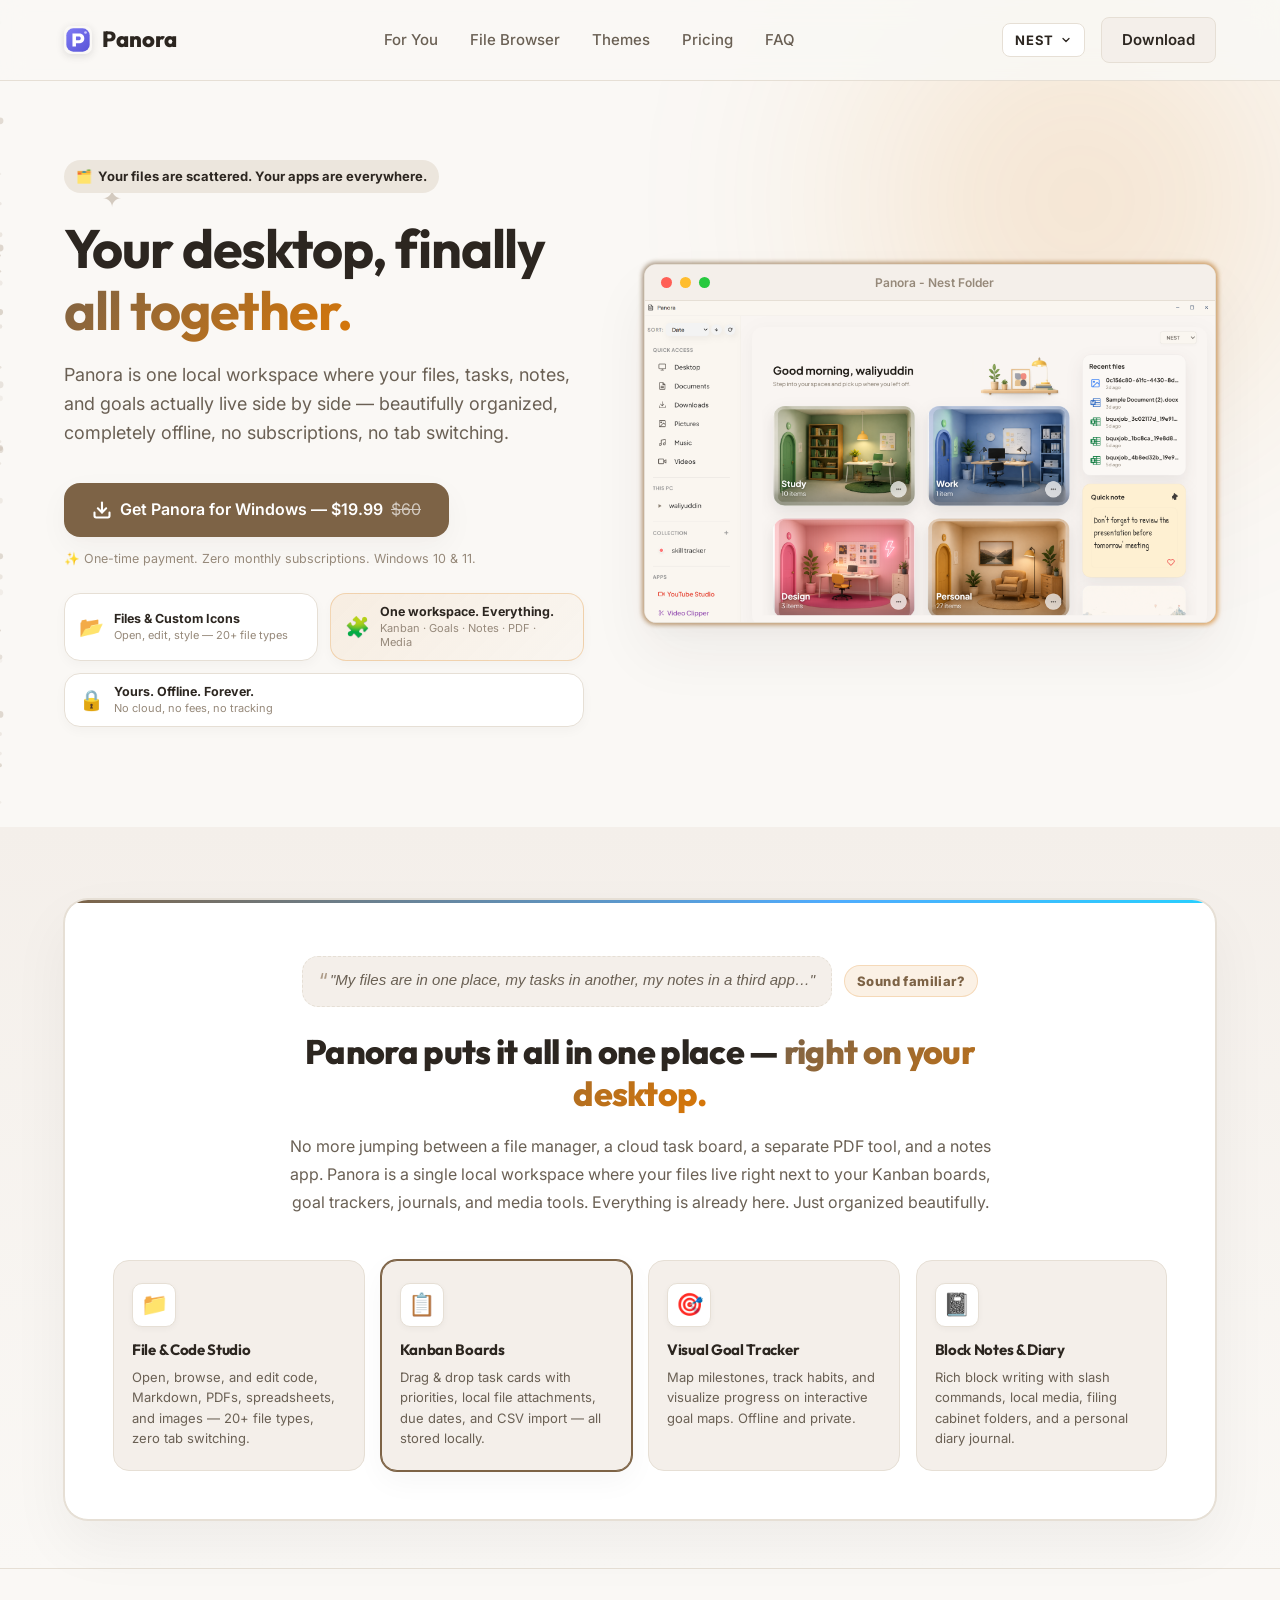
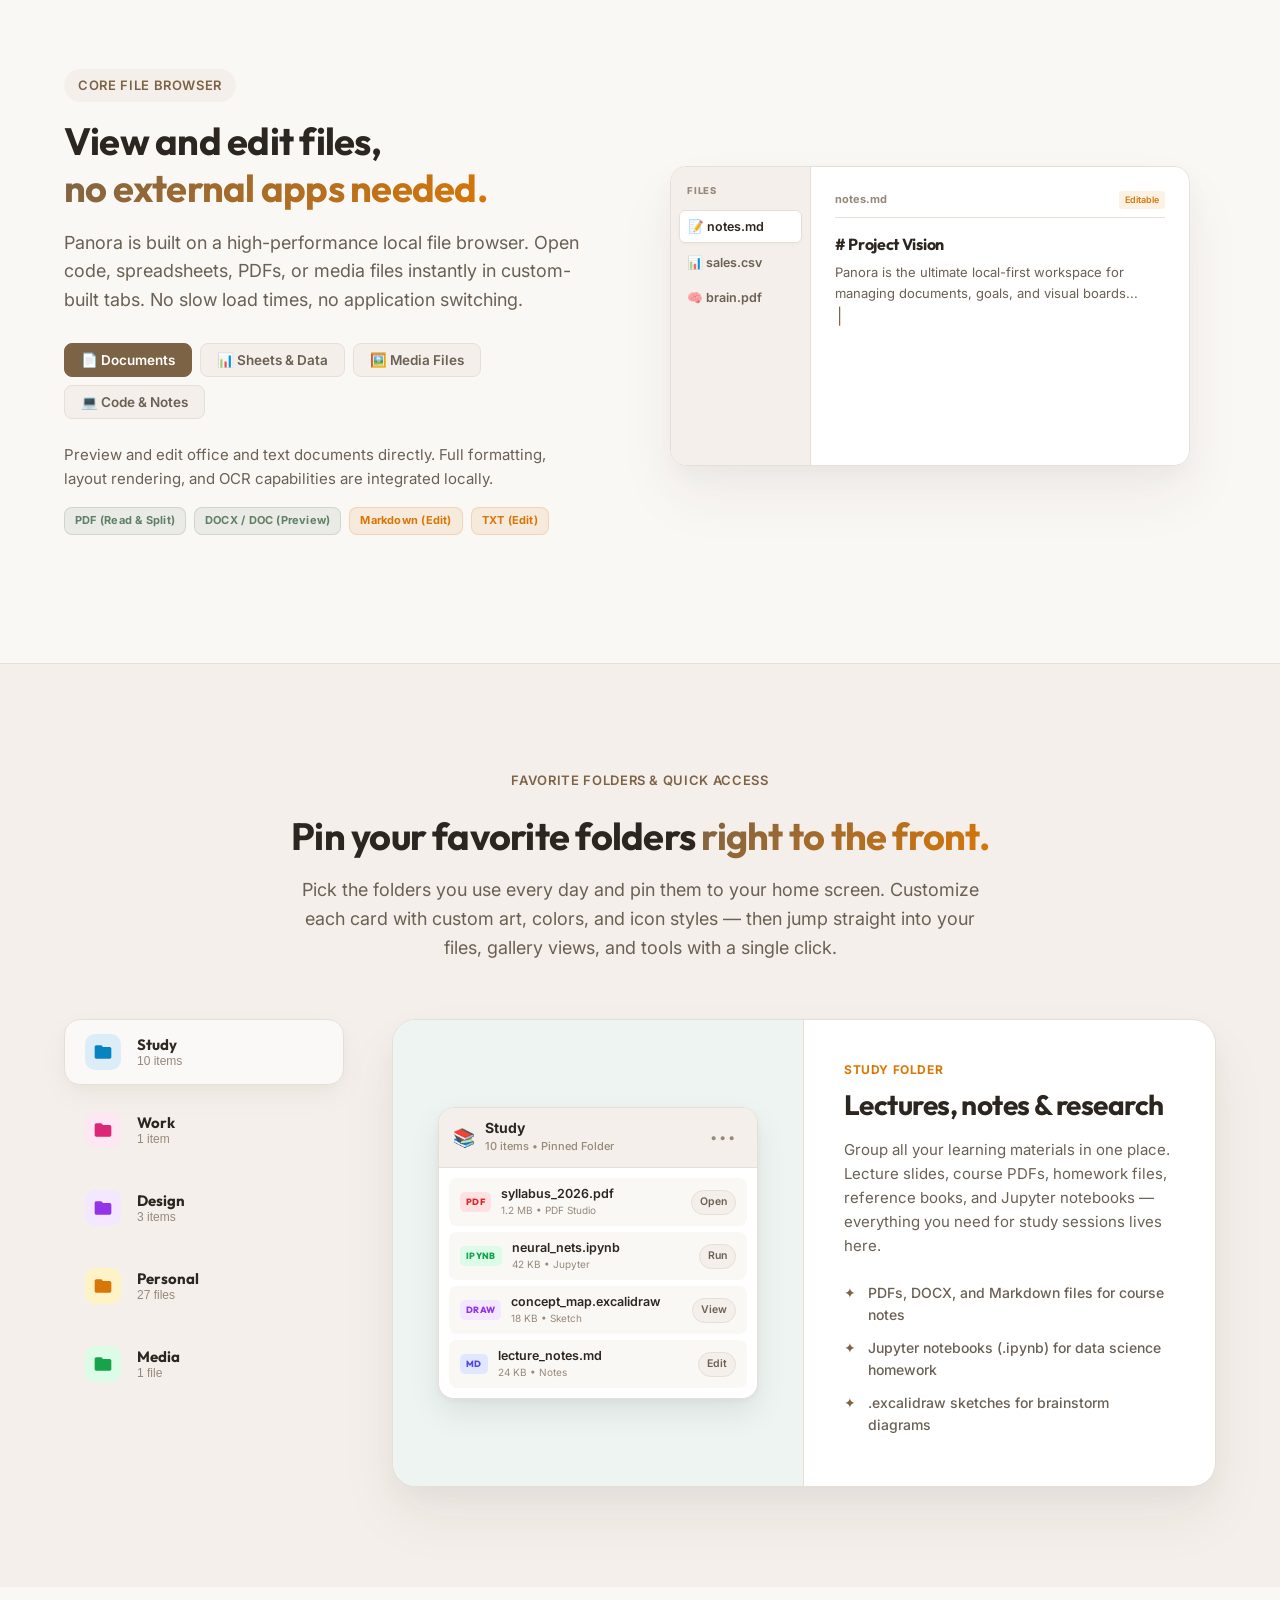
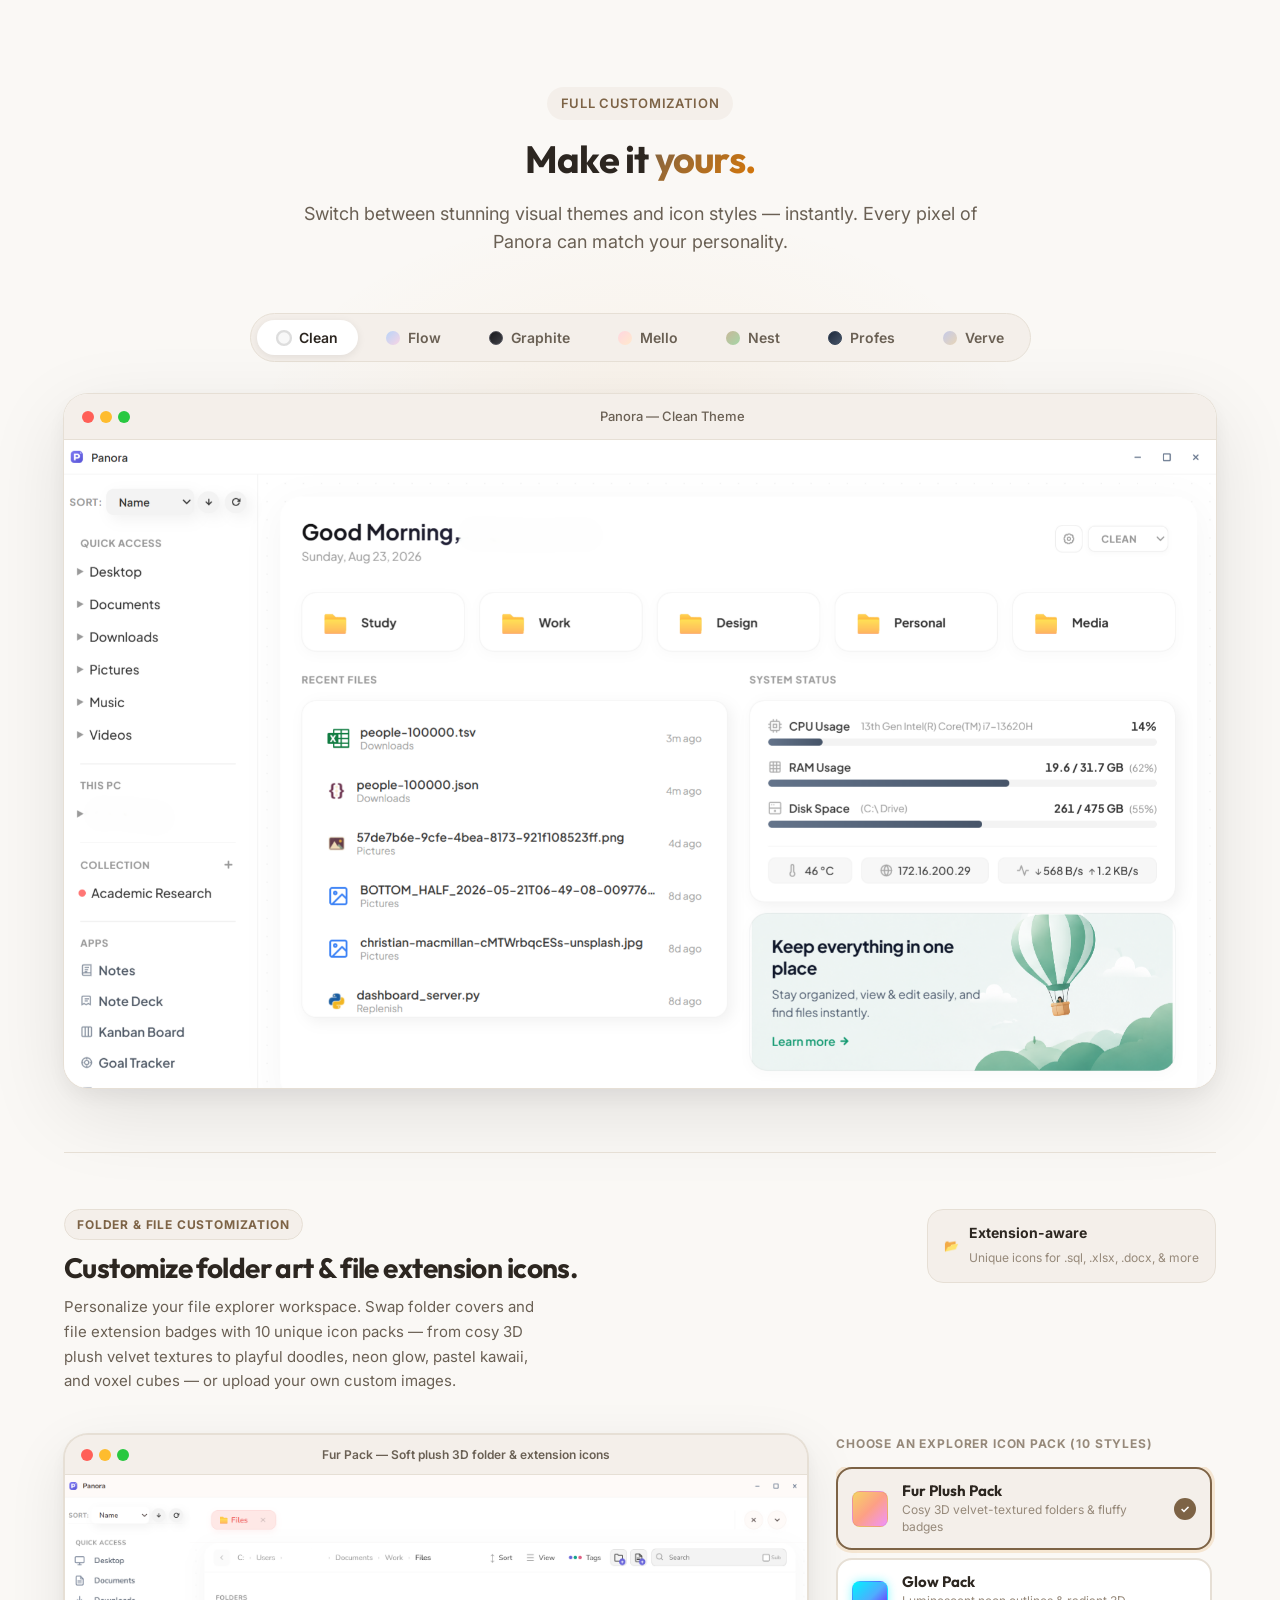
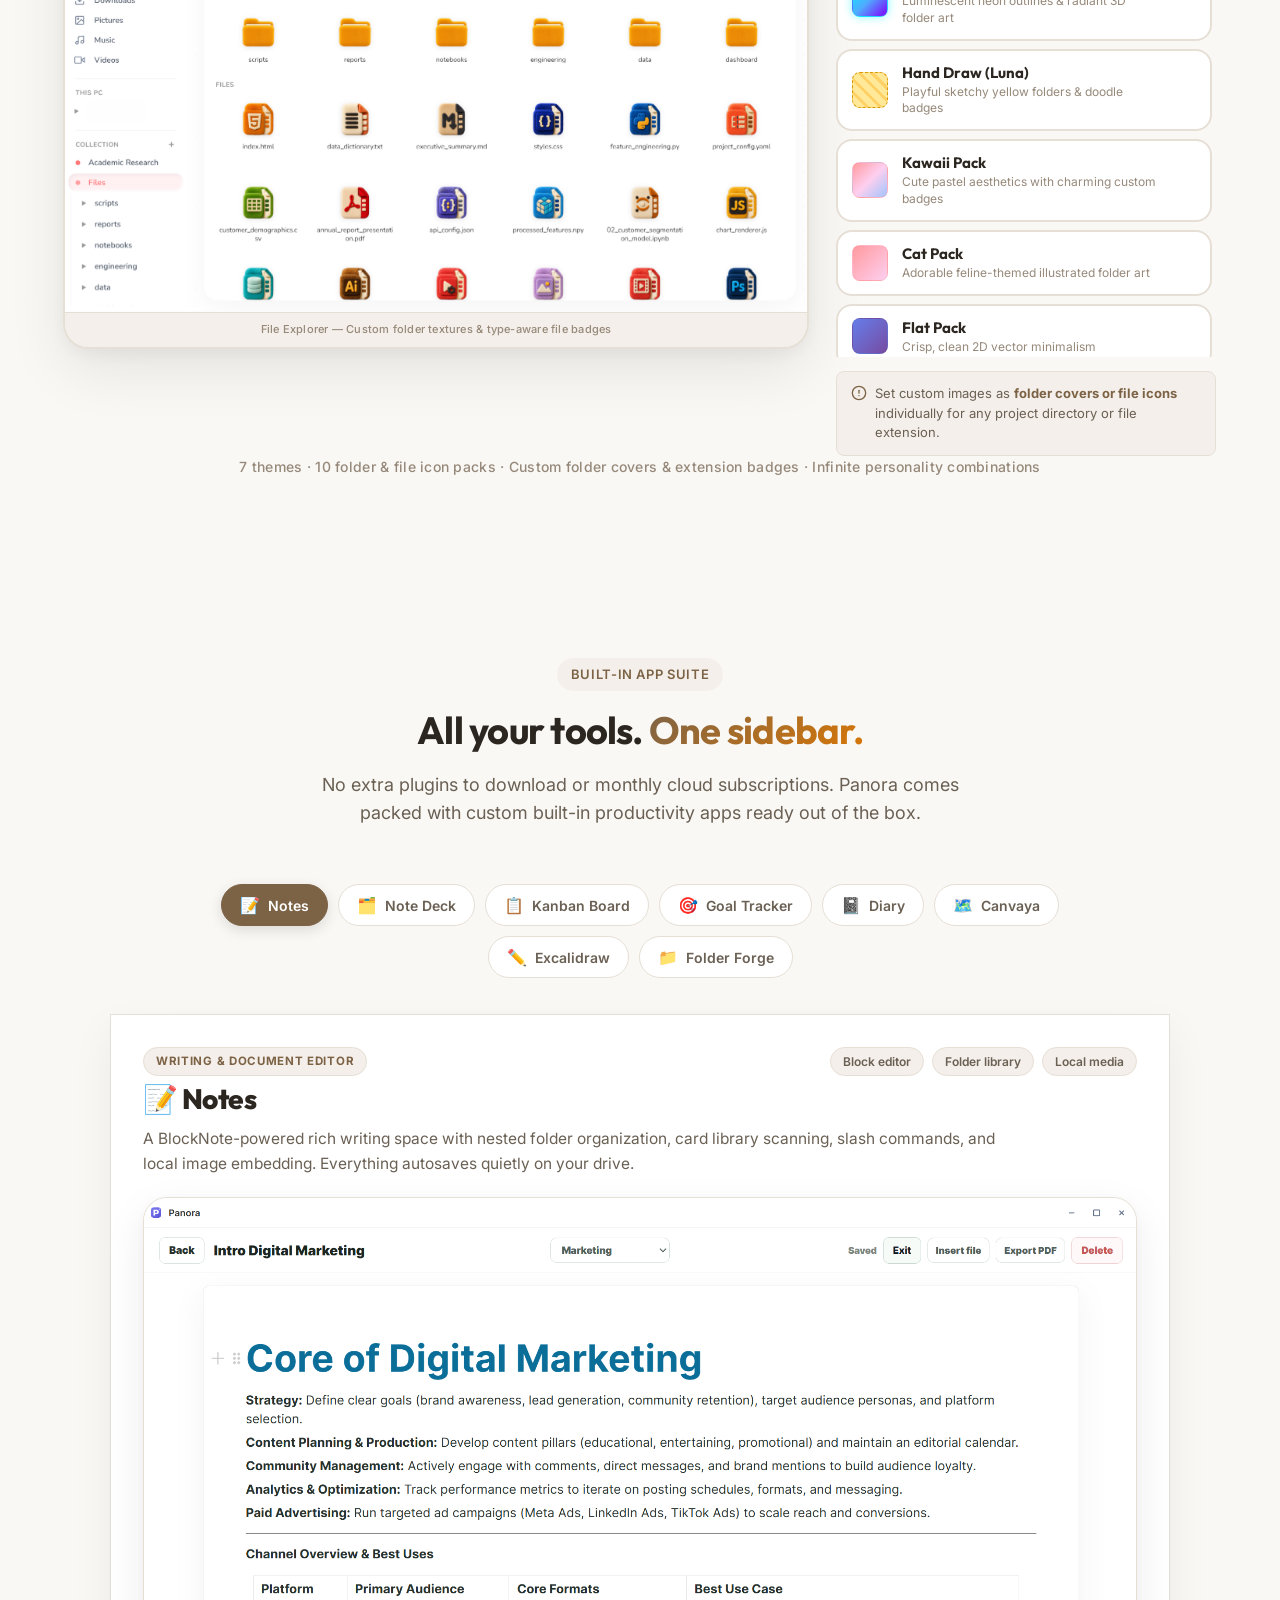
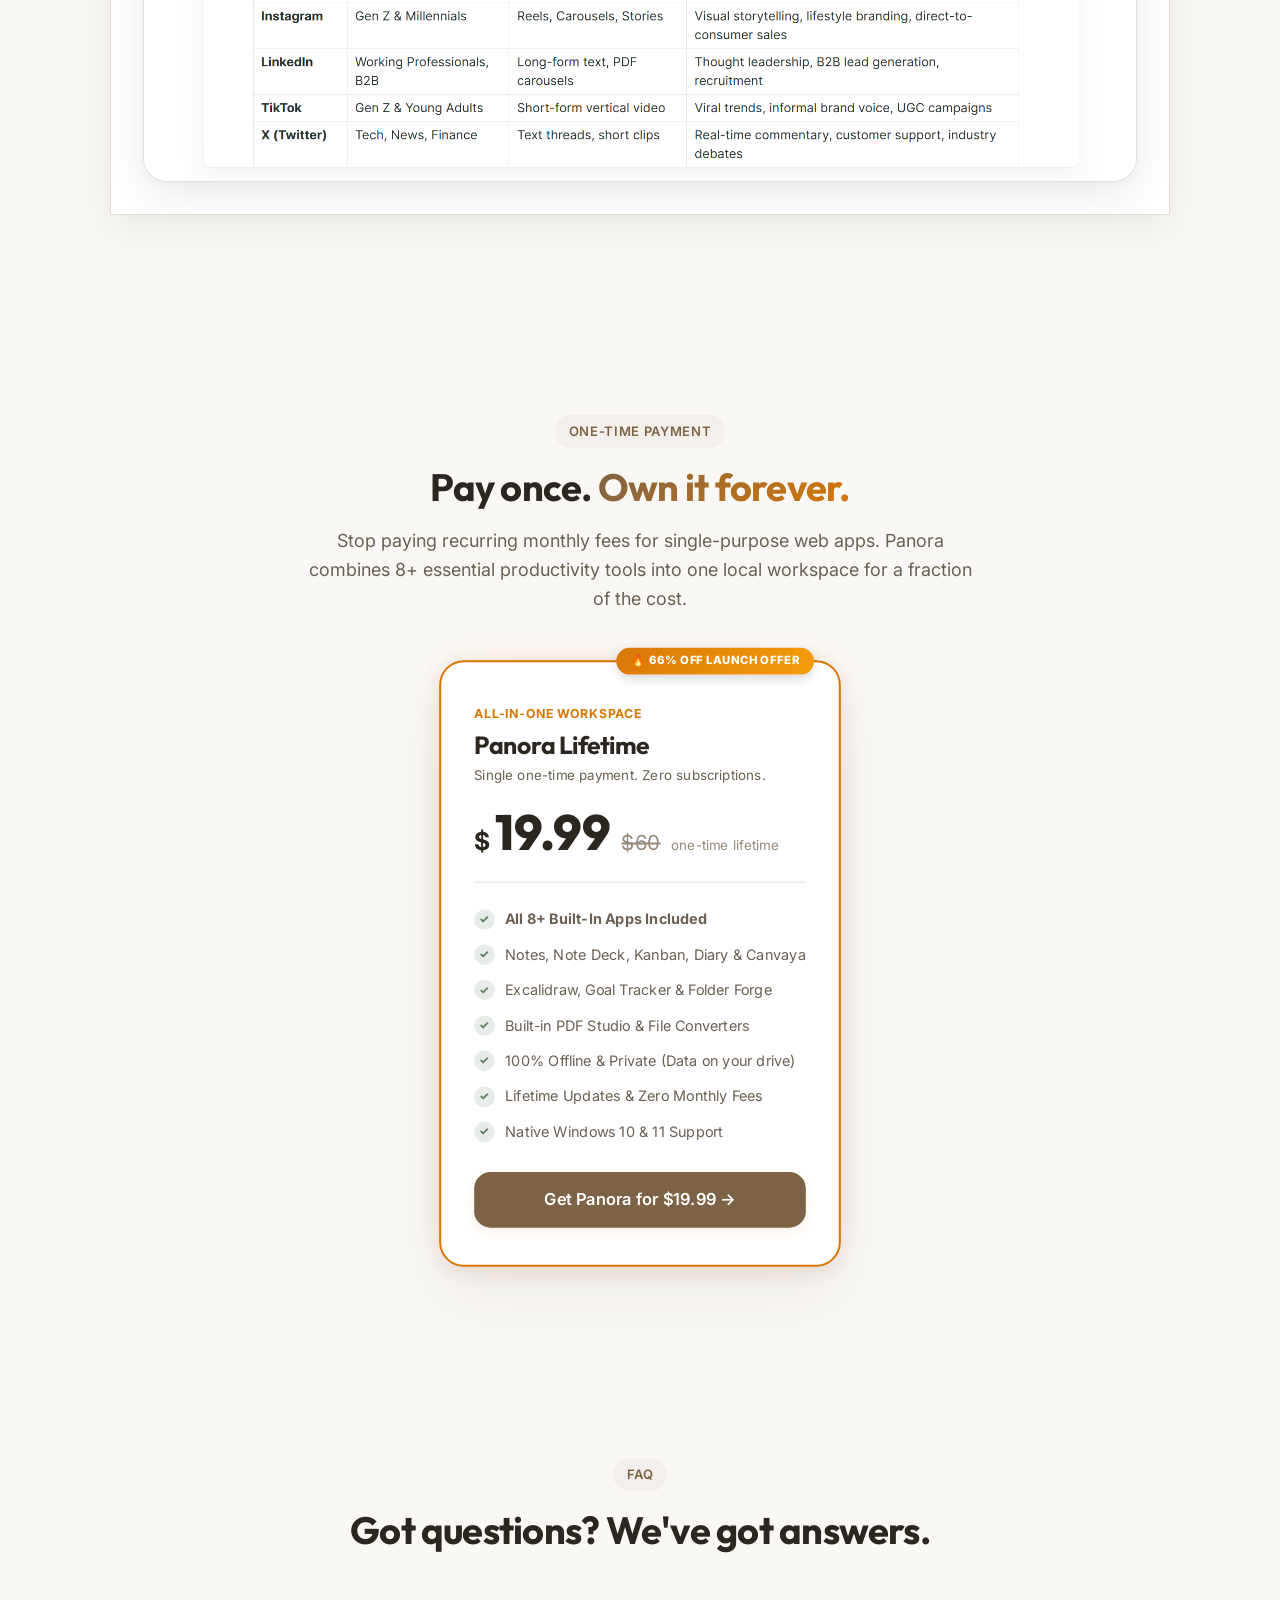
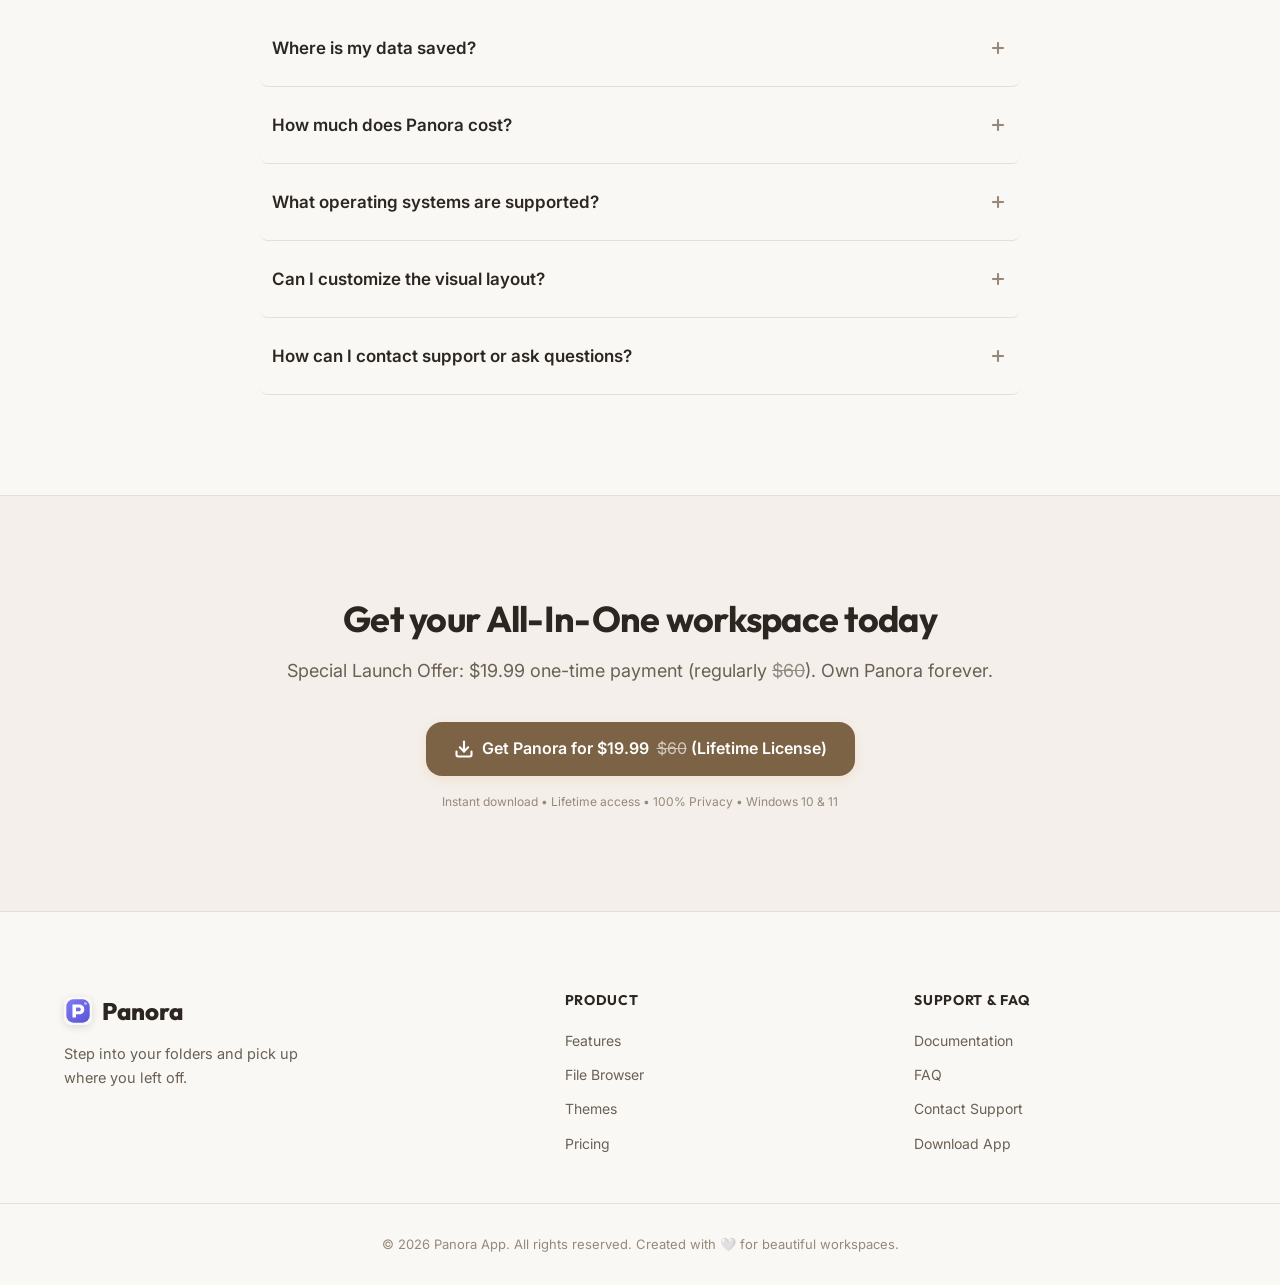
==== commit bba36da1: "feat: add contact email panora_lab@protonmail.com to FAQ and footer" ====
--- a/index.html
+++ b/index.html
@@ -1344,6 +1344,16 @@
             <p>Yes, extensively! Choose from 7 built-in themes — <strong>Clean, Flow, Graphite, Mello, Nest, Profes, and Verve</strong> — and 10 folder &amp; file icon packs (Fur, Glow, Luna, Kawaii, Cat, Flat, Low Poly, Pillow, Plastic, and Voxel). You can also customize folder card colors, images, and presets, and personalize the File Explorer with custom icons per file extension. Each app has its own style controls — page textures in Diary, font themes in Canvaya, column accent colors in Kanban, and more.</p>
           </div>
         </div>
+
+        <div class="faq-item" id="faq-item-5">
+          <button class="faq-question" aria-expanded="false" aria-controls="faq-answer-5">
+            <span>How can I contact support or ask questions?</span>
+            <svg class="faq-icon" width="20" height="20" viewBox="0 0 24 24" fill="none" stroke="currentColor" stroke-width="2.5"><line x1="12" y1="5" x2="12" y2="19"></line><line x1="5" y1="12" x2="19" y2="12"></line></svg>
+          </button>
+          <div class="faq-answer" id="faq-answer-5" hidden>
+            <p>Have questions before buying, need technical support, or want to suggest a feature? Email us directly at <a href="mailto:panora_lab@protonmail.com" class="faq-email-link">panora_lab@protonmail.com</a> — we'll be happy to help!</p>
+          </div>
+        </div>
       </div>
     </div>
   </section>
@@ -1387,6 +1397,7 @@
           <h4>Support &amp; FAQ</h4>
           <a href="#faq">Documentation</a>
           <a href="#faq">FAQ</a>
+          <a href="mailto:panora_lab@protonmail.com">Contact Support</a>
           <a href="https://panoralab.gumroad.com/l/panora" target="_blank" rel="noopener noreferrer">Download App</a>
         </div>
       </div>
--- a/style.css
+++ b/style.css
@@ -1875,6 +1875,18 @@
   color: var(--text-secondary);
 }
 
+.faq-email-link {
+  color: var(--primary-color);
+  font-weight: 600;
+  text-decoration: underline;
+  text-underline-offset: 3px;
+  transition: opacity var(--transition-fast);
+}
+
+.faq-email-link:hover {
+  opacity: 0.8;
+}
+
 /* --------------------------------------------------------------------------
    10. CTA Download Section
    -------------------------------------------------------------------------- */
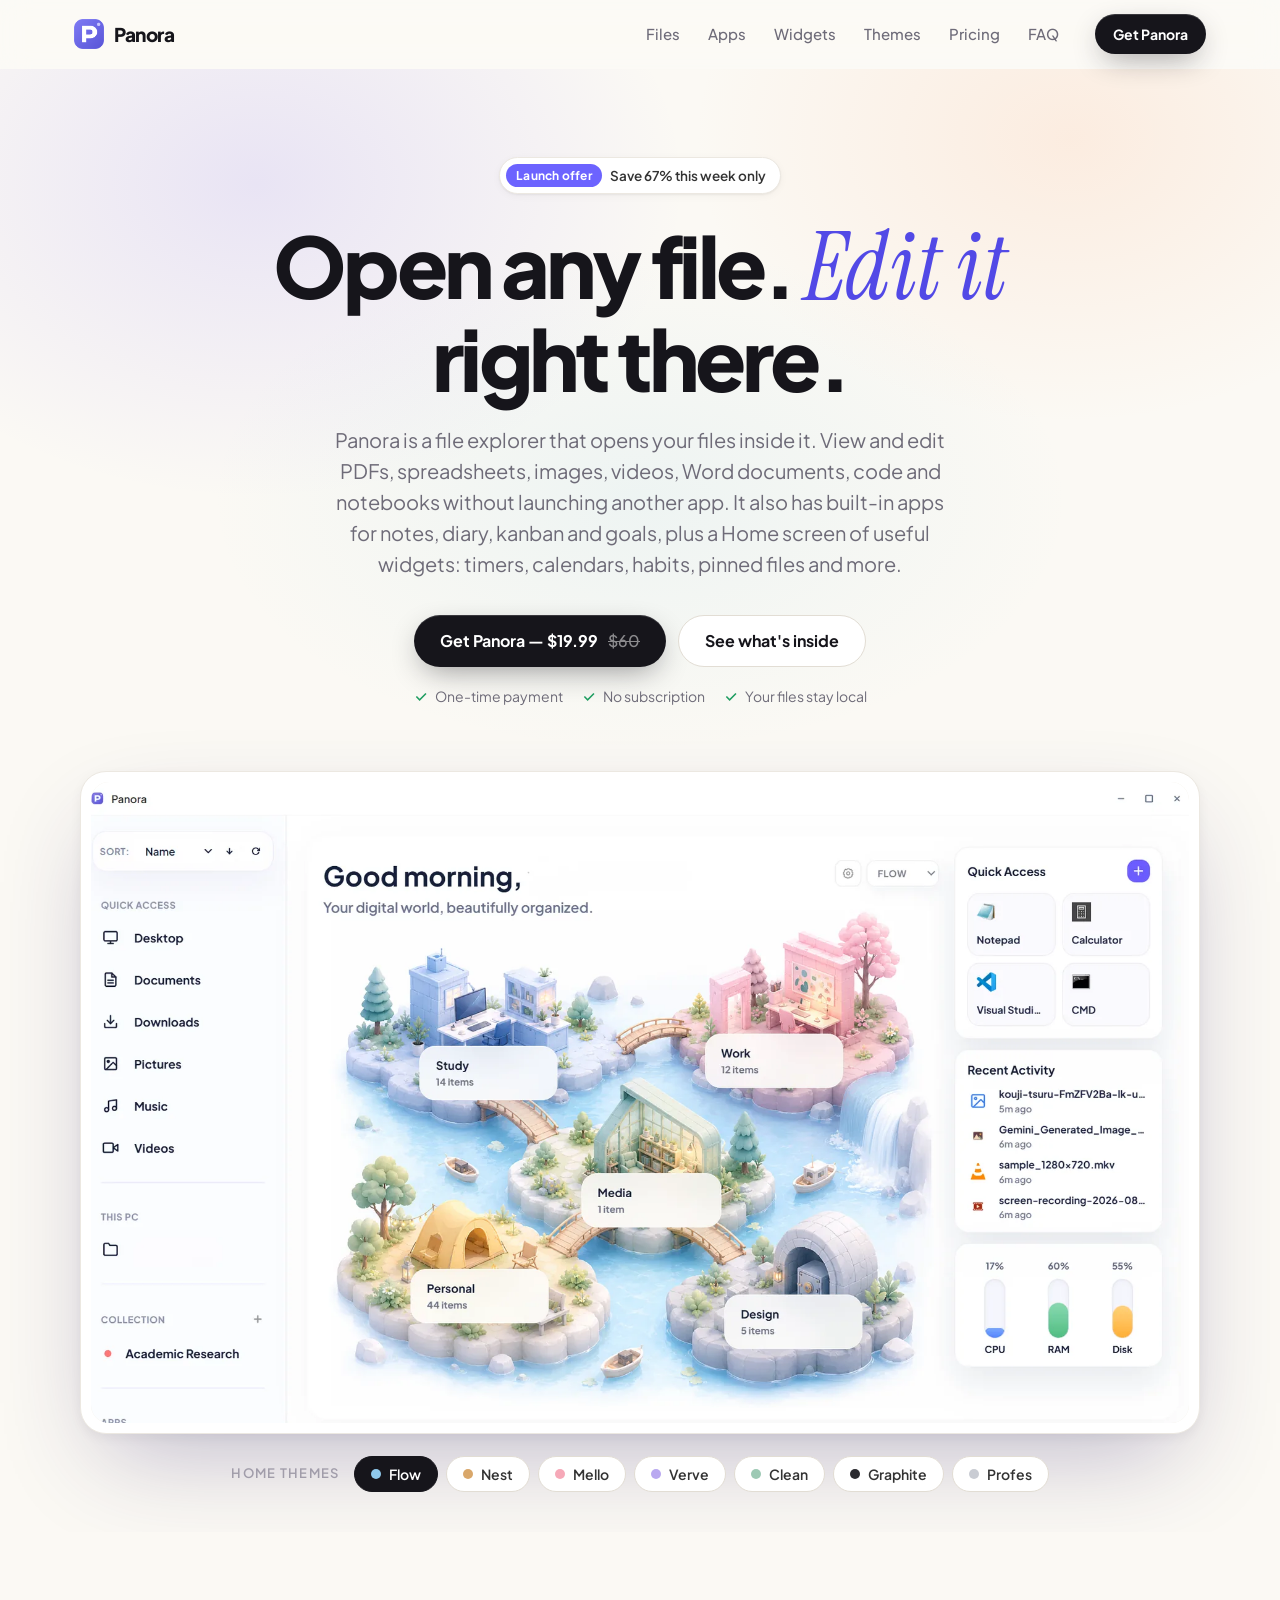
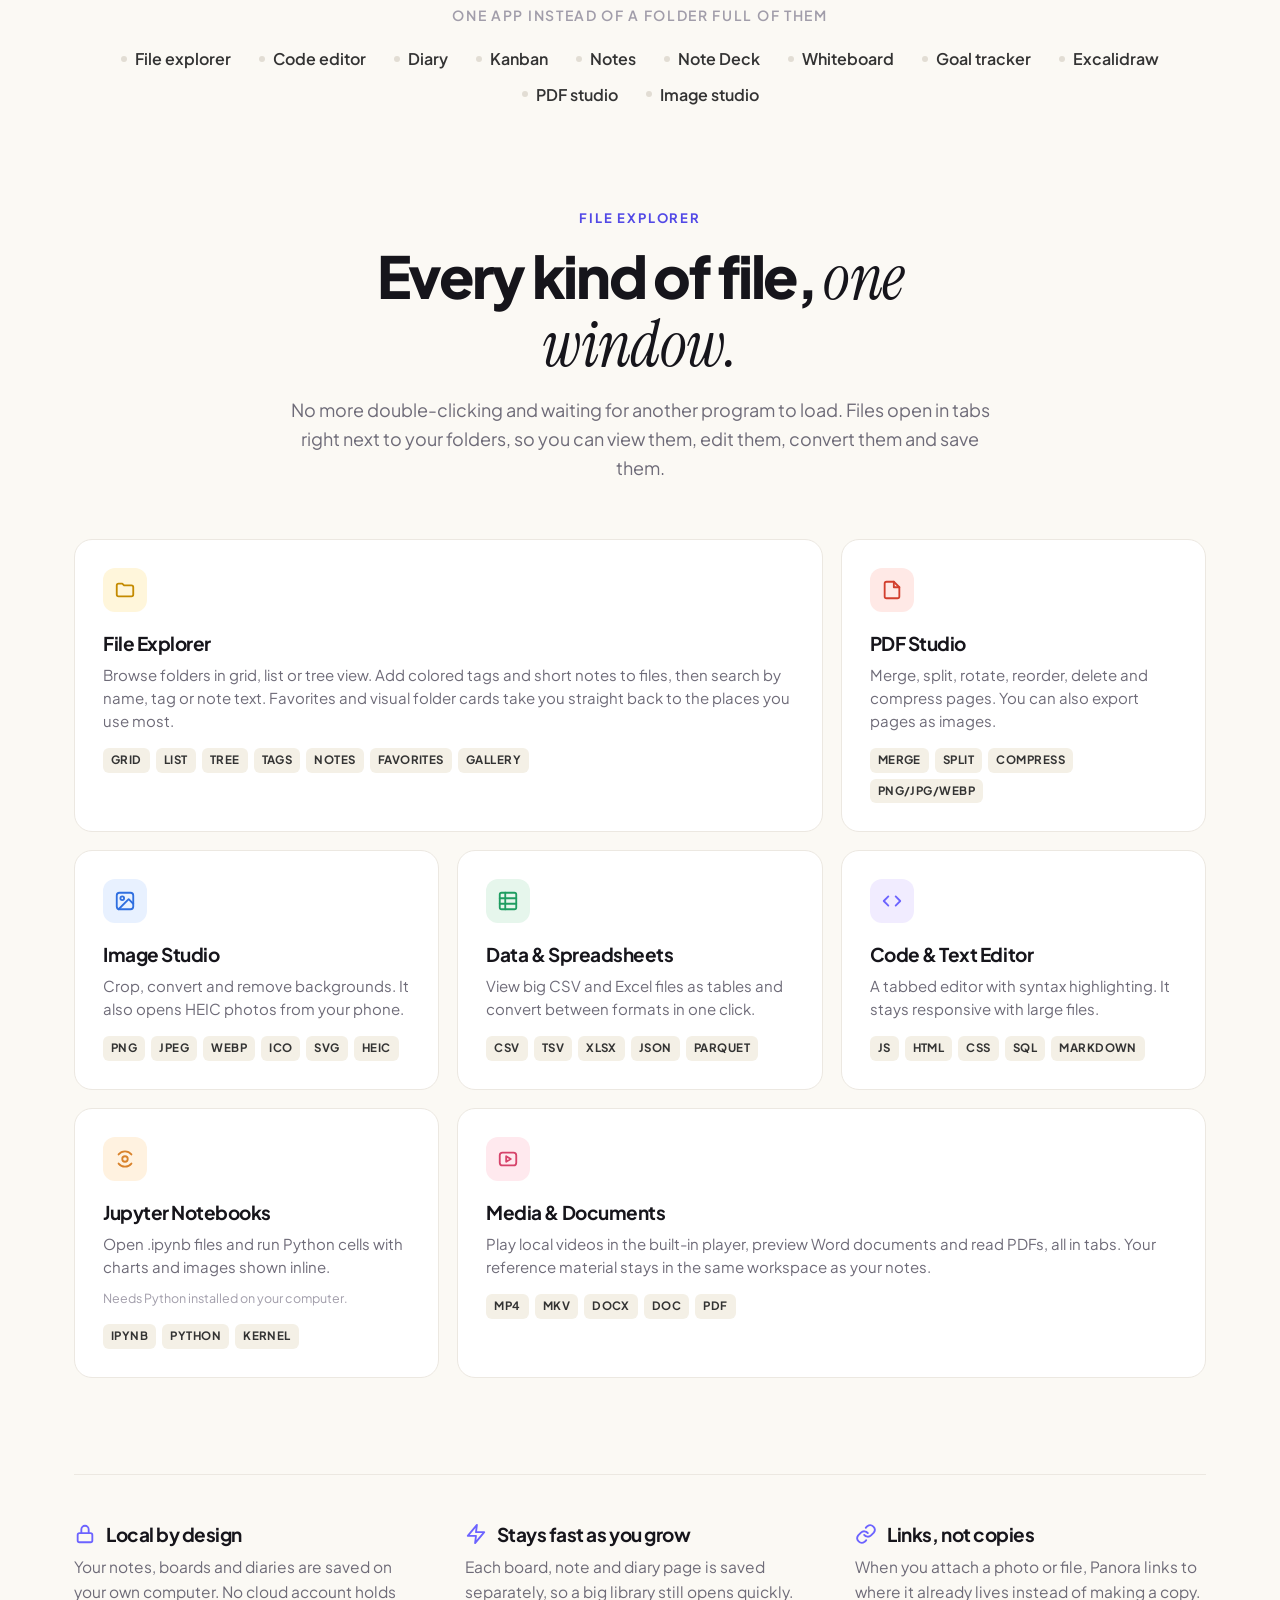
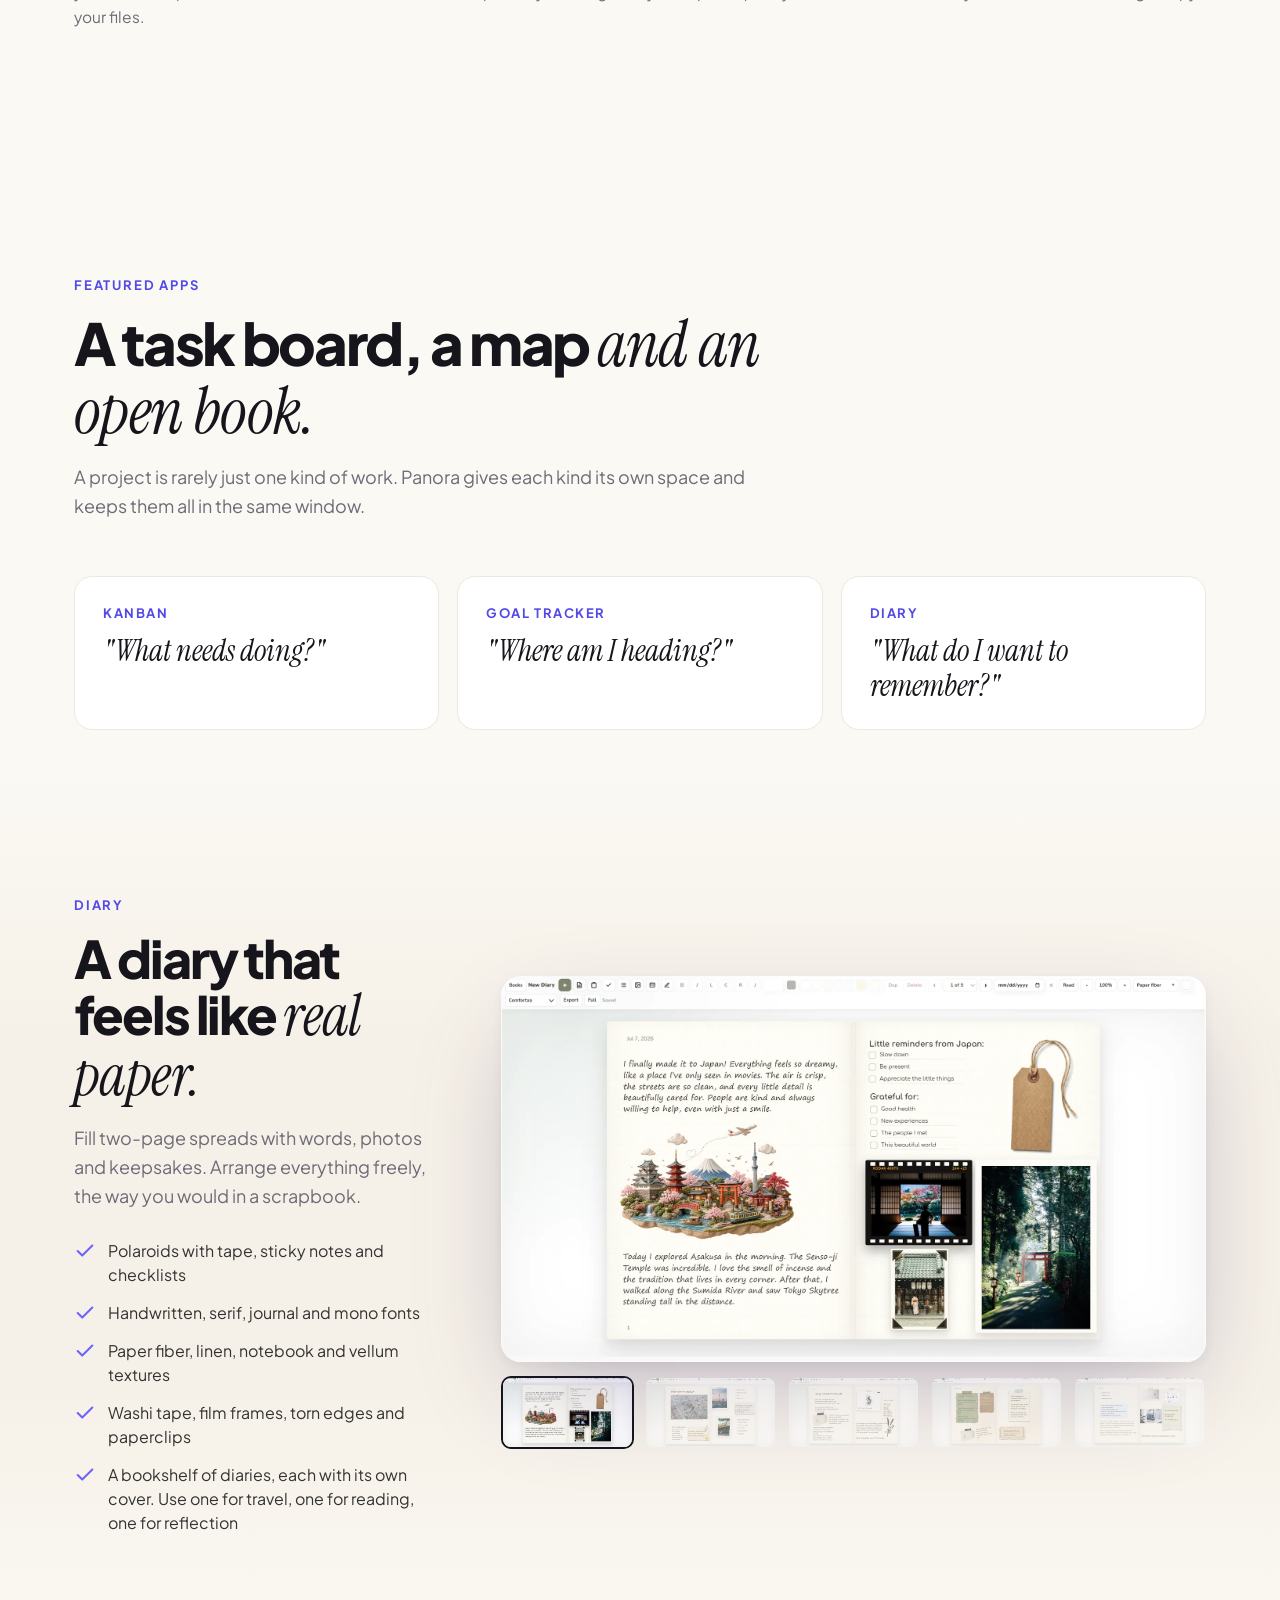
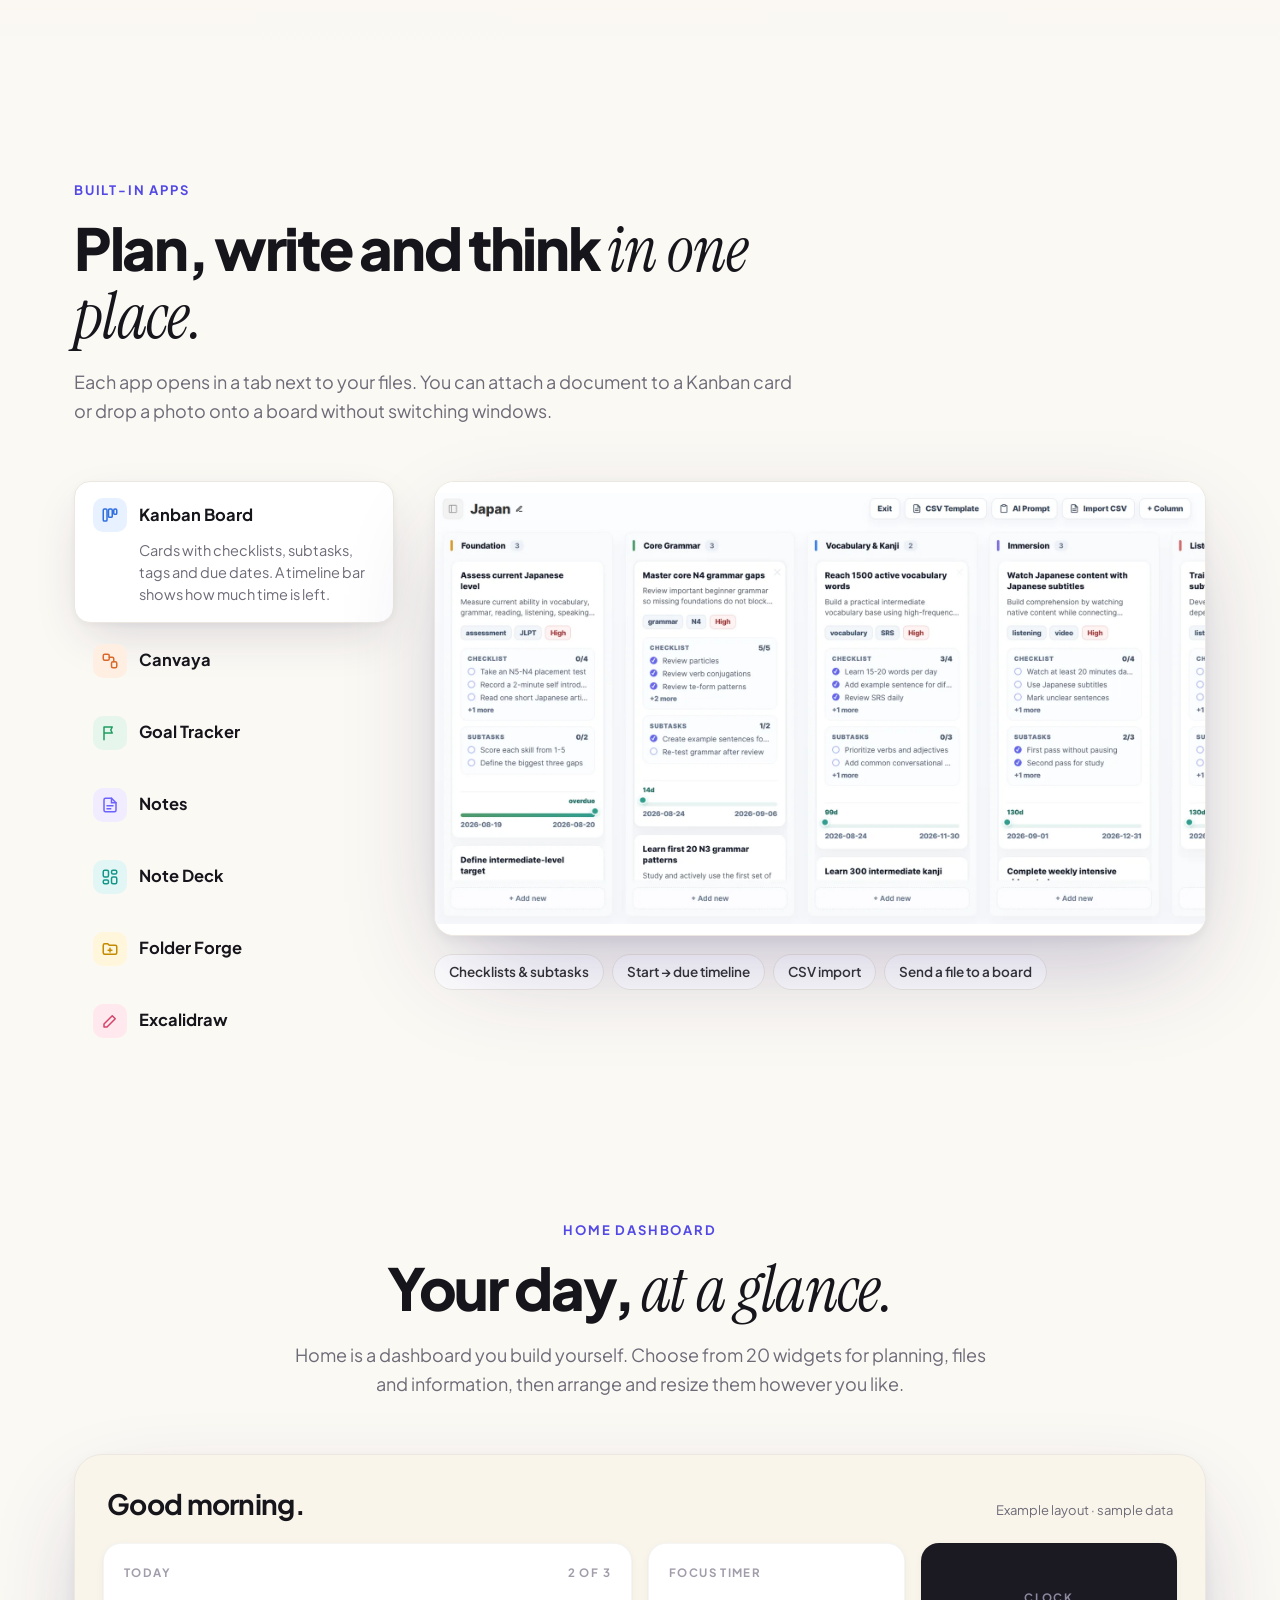
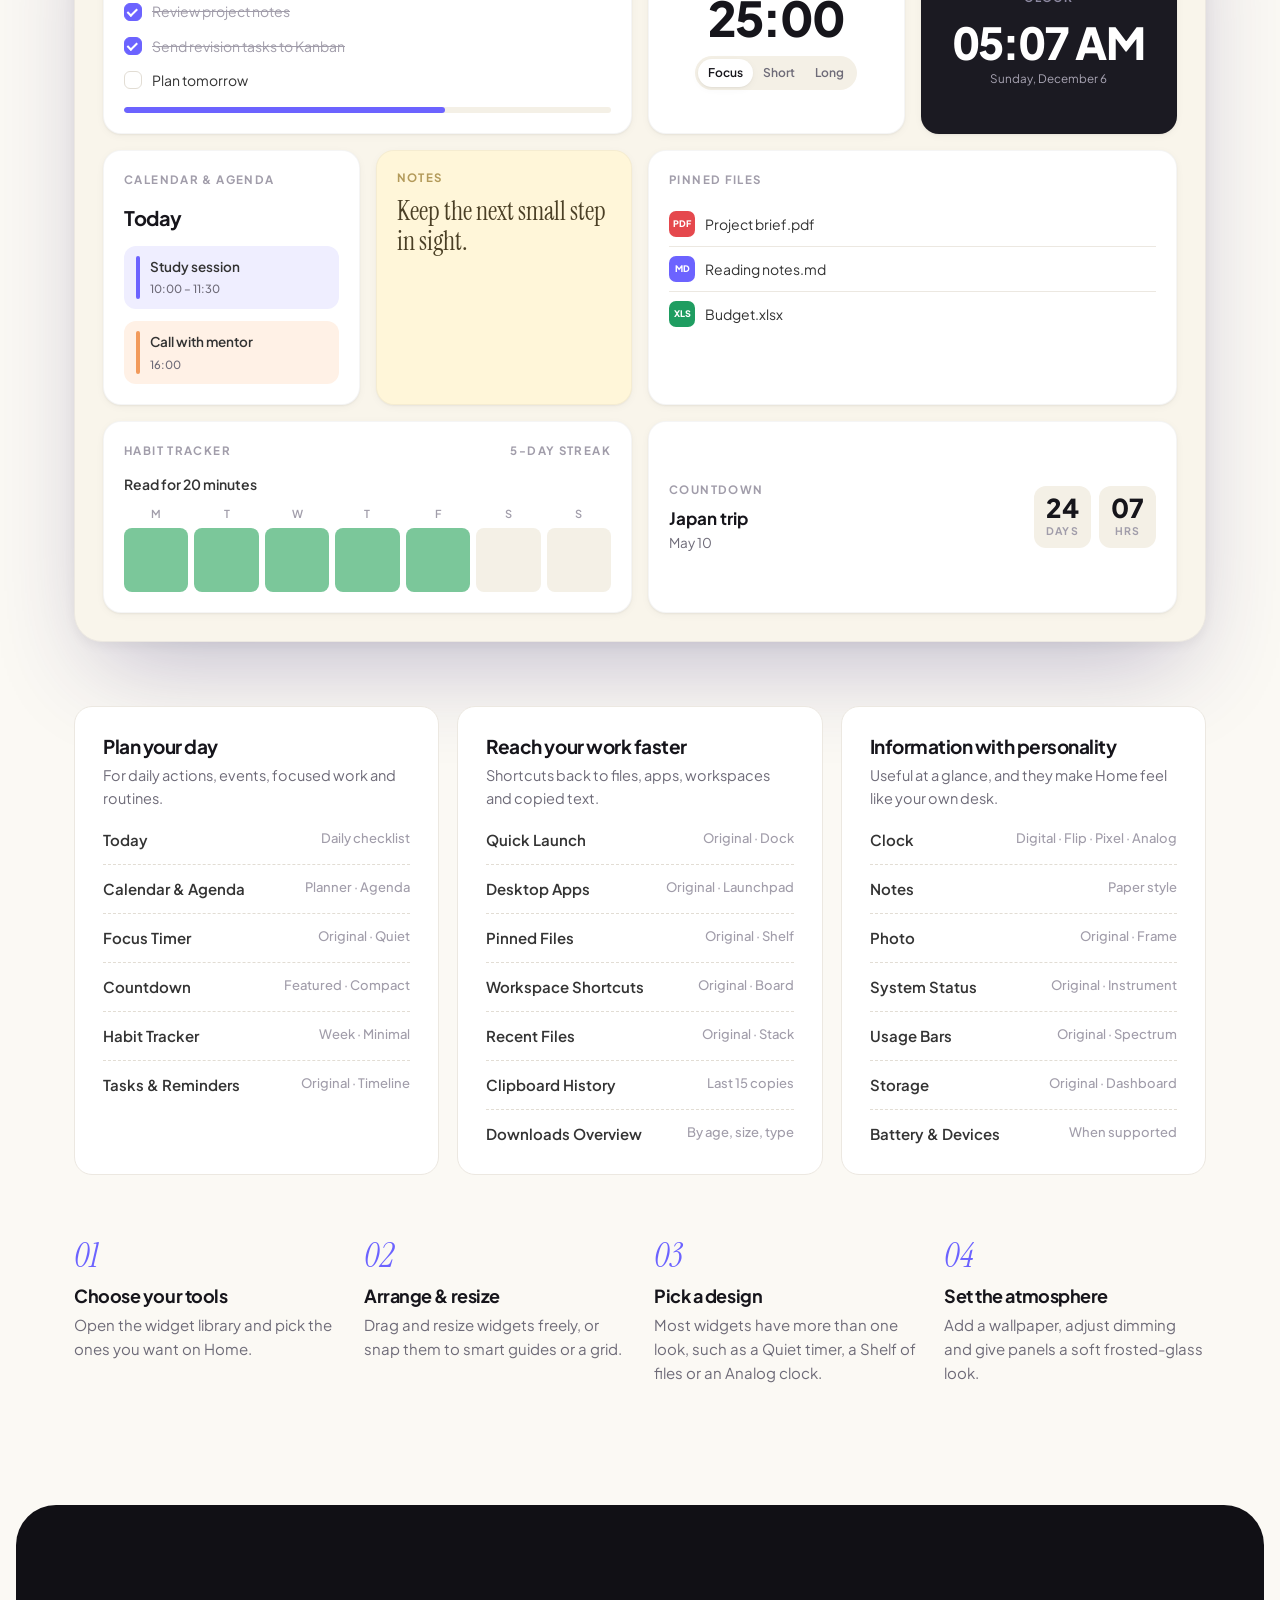
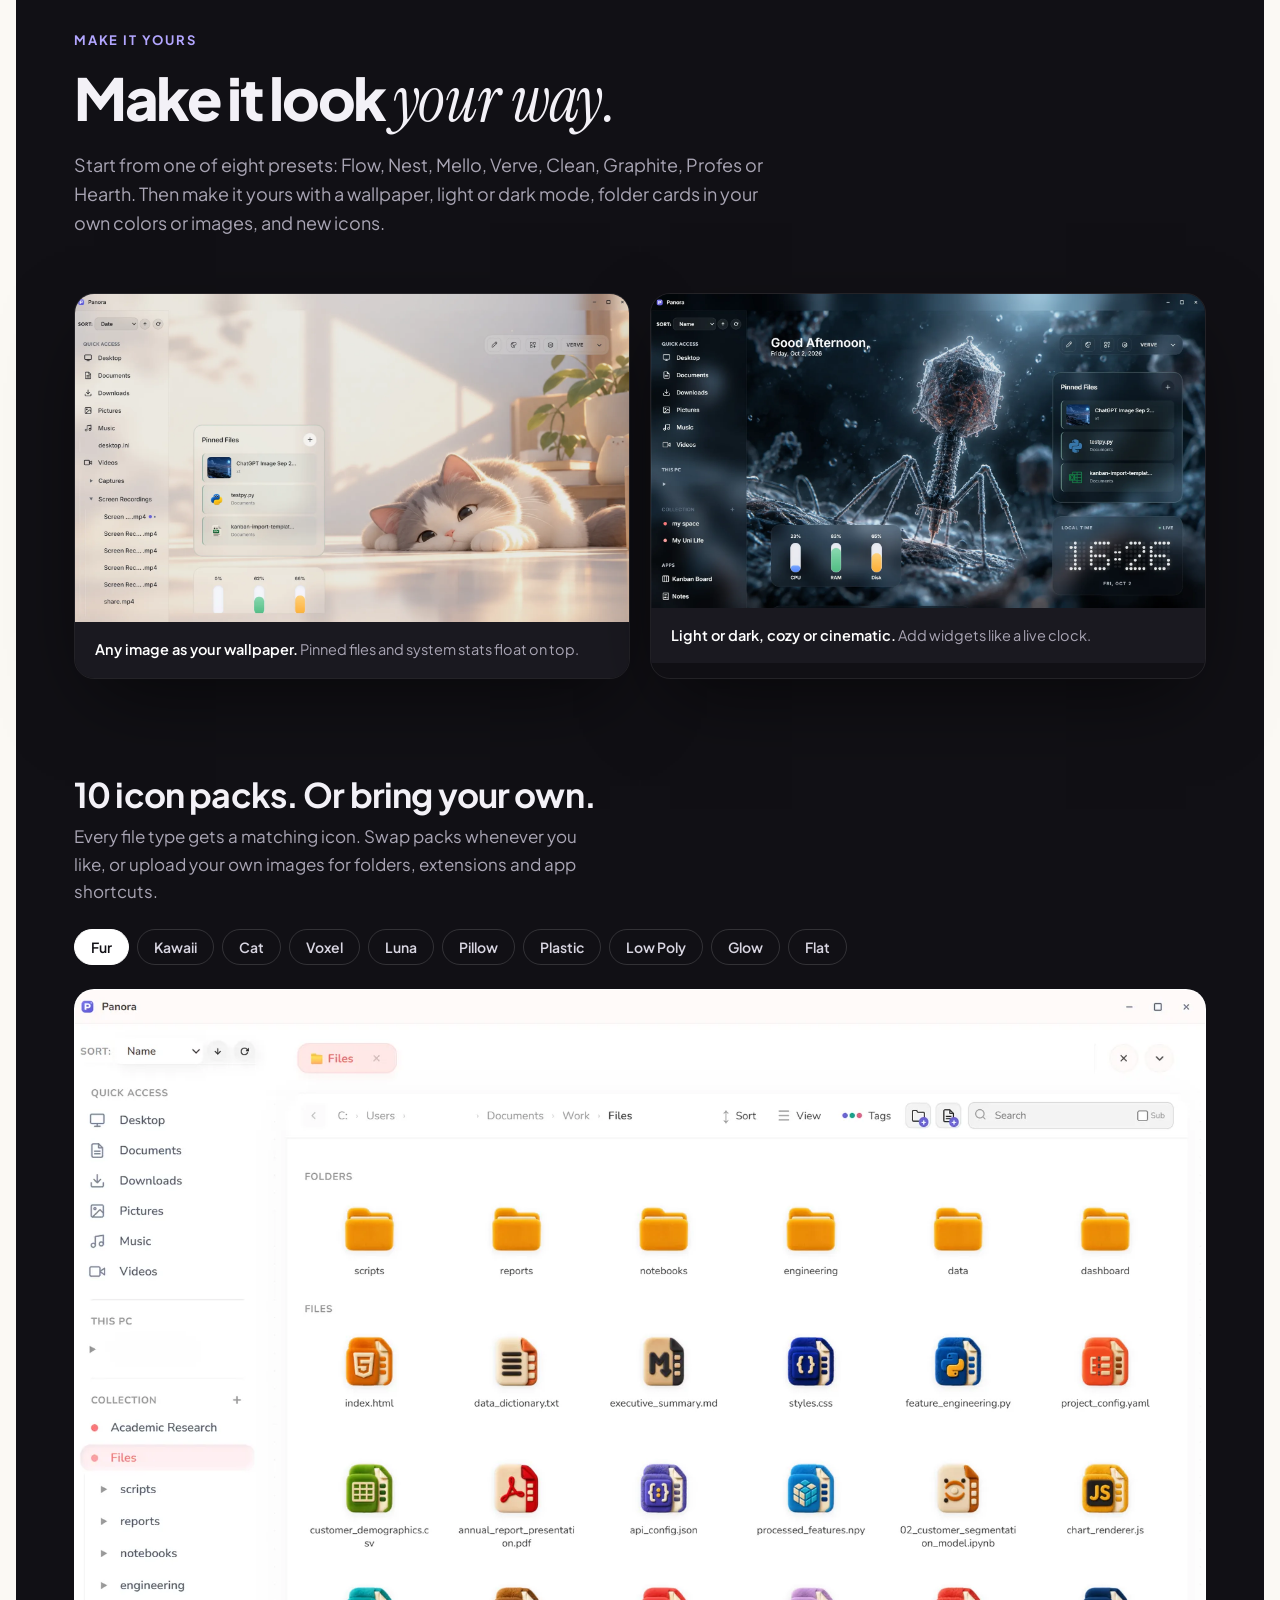
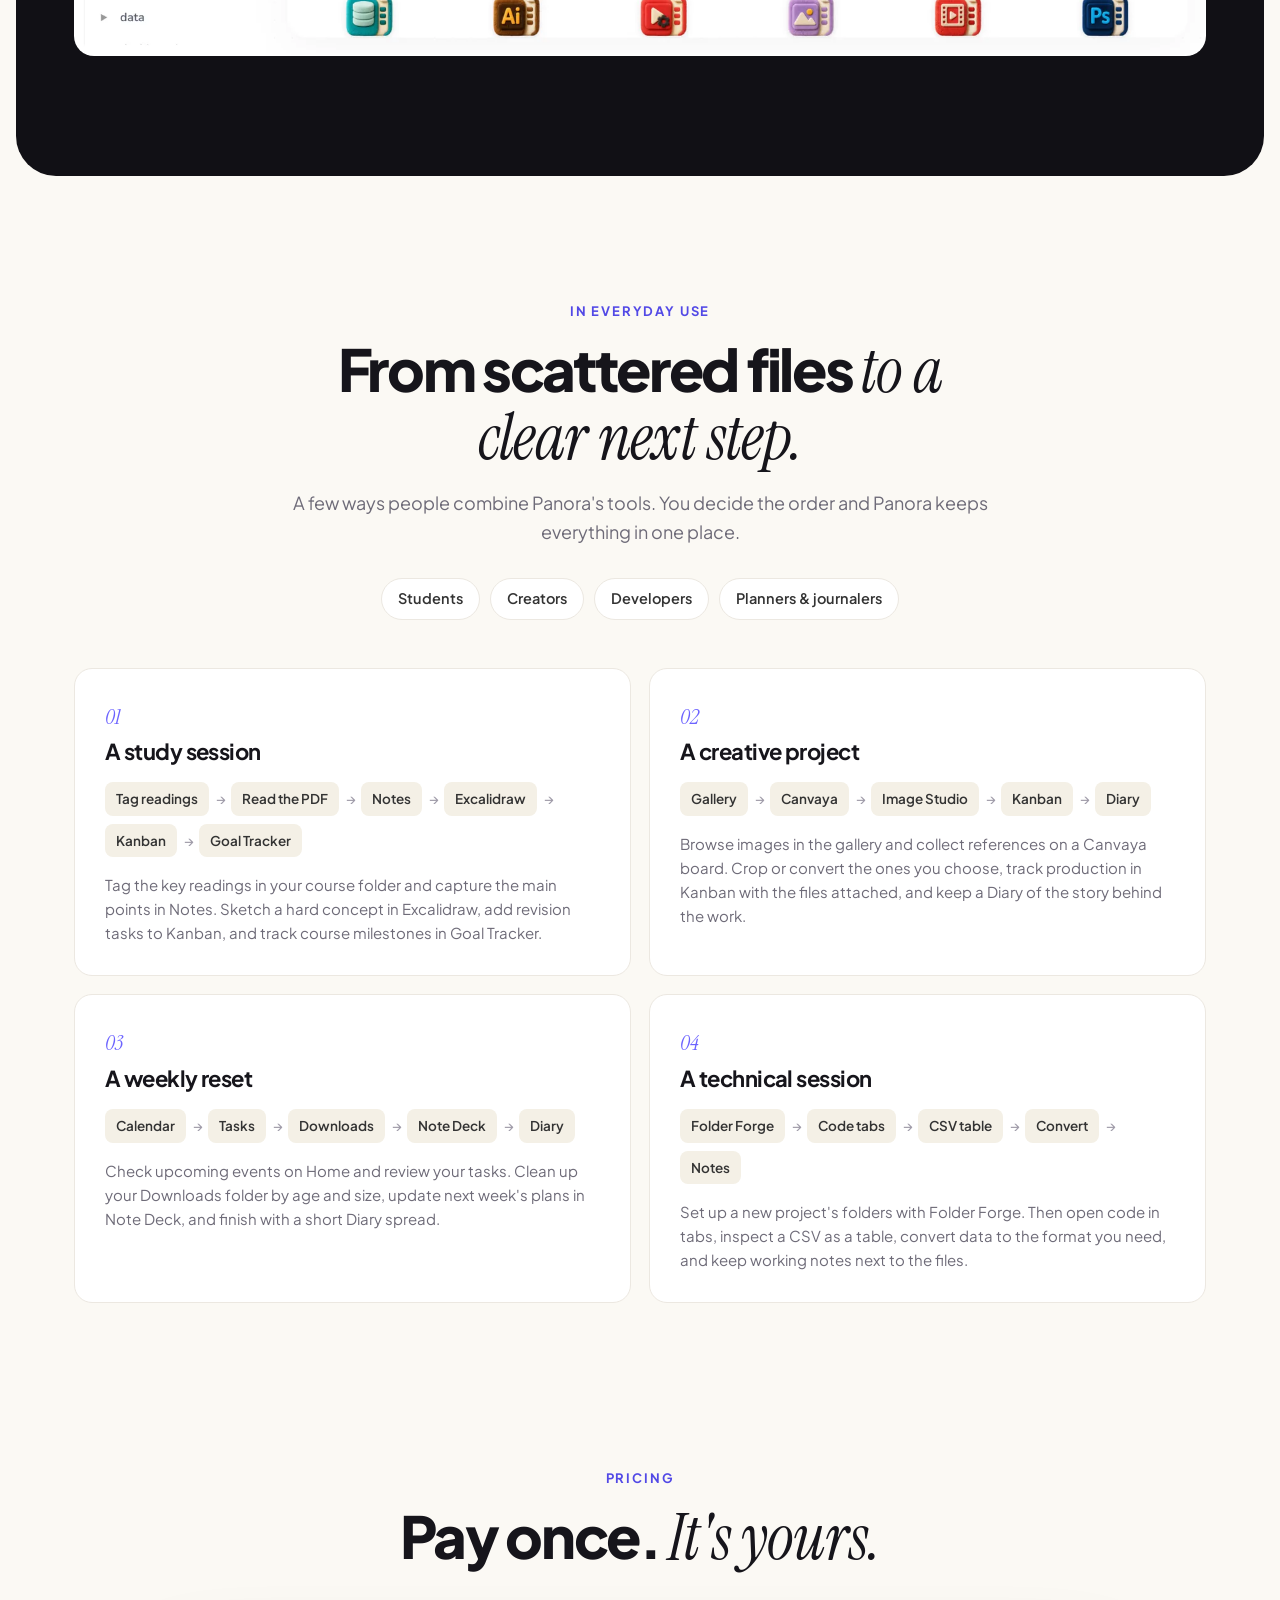
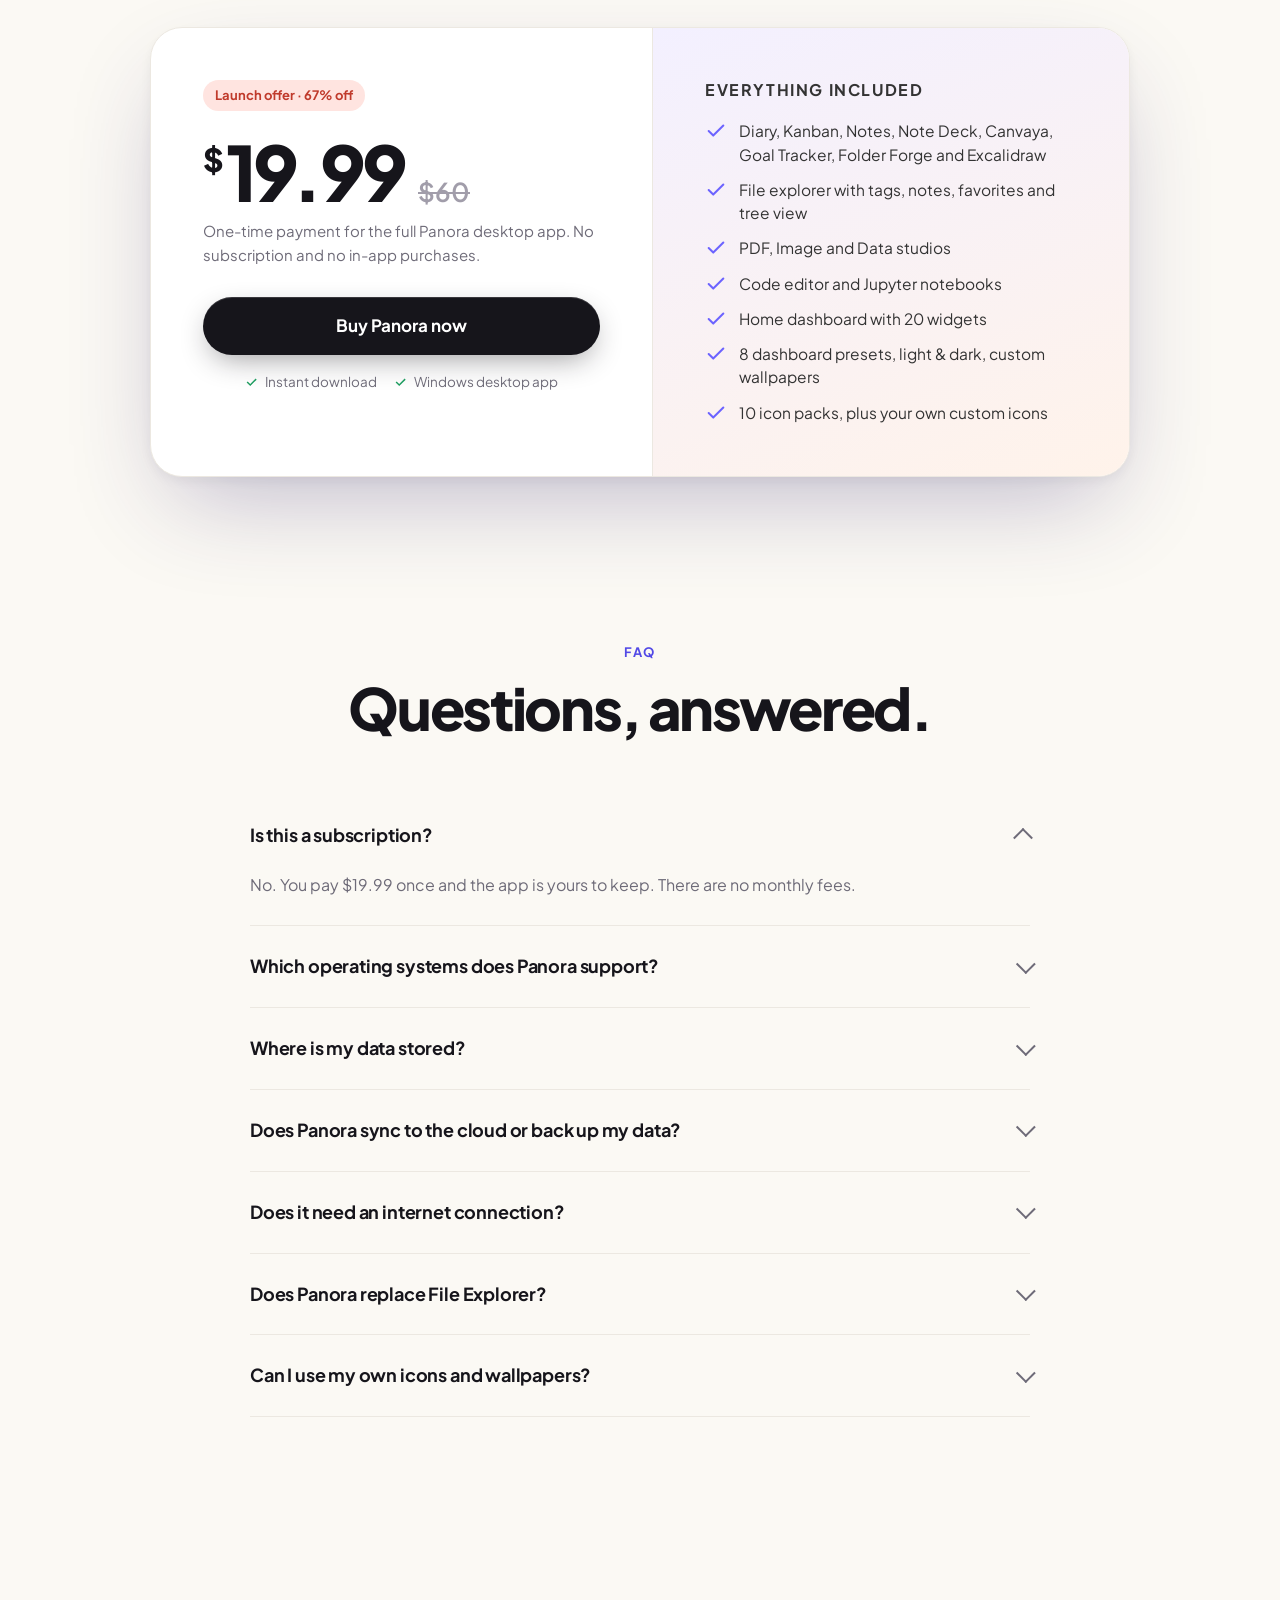
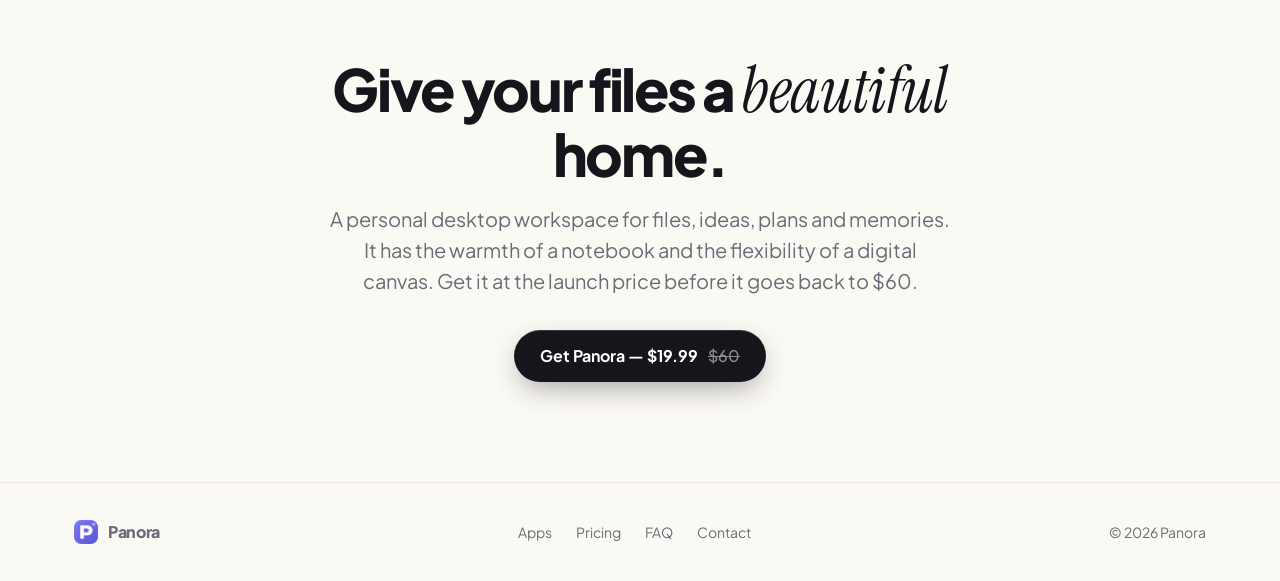
==== commit 3747842b: "Replace landing page with optimized single-file build and webp assets" ====
--- a/index.html
+++ b/index.html
@@ -1,1465 +1,991 @@
-<!DOCTYPE html>
+<!doctype html>
 <html lang="en">
 <head>
-  <meta charset="UTF-8">
-  <meta name="viewport" content="width=device-width, initial-scale=1.0">
-  <meta name="description" content="Panora is a beautiful, local-first desktop productivity workspace. Organize your files, edit code, split PDFs, remove image backgrounds, track goals, clip videos, and journal in one unified app. Absolute privacy, zero cloud database needed.">
-  <meta name="keywords" content="Panora, desktop app, local-first, productivity tools, document editor, PDF utility, video clipper, Kanban board, goal tracker, diary app, local storage, Electron app">
-  <meta name="author" content="Waliyuddin">
-  
-  <!-- Open Graph / Facebook -->
-  <meta property="og:type" content="website">
-  <meta property="og:title" content="Panora — Beautiful Local-First Workspace for Desktop">
-  <meta property="og:description" content="Keep your local work in one gorgeous place. Text editing, PDF tools, image conversion, Kanban boards, diaries, and goals. Built for speed and privacy.">
-  <meta property="og:image" content="panora.png">
-
-  <!-- Twitter -->
-  <meta property="twitter:card" content="summary_large_image">
-  <meta property="twitter:title" content="Panora — Beautiful Local-First Workspace for Desktop">
-  <meta property="twitter:description" content="Keep your local work in one gorgeous place. Text editing, PDF tools, image conversion, Kanban boards, diaries, and goals. Built for speed and privacy.">
-  <meta property="twitter:image" content="panora.png">
-
-  <title>Panora — Your Local Multi-Tool Workspace</title>
-  <link rel="icon" type="image/svg+xml" href="panora-icon.svg">
-  <link rel="shortcut icon" href="panora-icon.ico">
-  <link rel="apple-touch-icon" href="panora-icon.svg">
-
-  <!-- Google Fonts -->
-  <link rel="preconnect" href="https://fonts.googleapis.com">
-  <link rel="preconnect" href="https://fonts.gstatic.com" crossorigin>
-  <link href="https://fonts.googleapis.com/css2?family=Inter:wght@300;400;500;600;700&family=Outfit:wght@400;500;600;700;800&family=Caveat:wght@600;700&display=swap" rel="stylesheet">
-
-  <link rel="stylesheet" href="style.css">
+<meta charset="utf-8">
+<meta name="viewport" content="width=device-width, initial-scale=1">
+<title>Panora — Open any file. Edit it right there.</title>
+<meta name="description" content="Panora is a file explorer, editor and nine creative apps in one calm desktop workspace. Diary, Kanban, Notes, Canvas, Goal Tracker, PDF and image tools — all local, all yours.">
+<meta property="og:title" content="Panora — Open any file. Edit it right there.">
+<meta property="og:description" content="Files, notes, diary, kanban, whiteboard, goals, PDFs and images in one beautiful desktop app. One-time purchase.">
+<meta property="og:image" content="assets/theme-flow.webp">
+<meta name="theme-color" content="#FBFAF7">
+<link rel="icon" href="assets/panora-icon.ico" sizes="any">
+<link rel="icon" type="image/png" href="assets/panora-icon.png">
+<link rel="apple-touch-icon" href="assets/apple-touch-icon.png">
+<link rel="preconnect" href="https://fonts.googleapis.com">
+<link rel="preconnect" href="https://fonts.gstatic.com" crossorigin>
+<link href="https://fonts.googleapis.com/css2?family=Instrument+Serif:ital@0;1&family=Plus+Jakarta+Sans:wght@400;500;600;700;800&display=swap" rel="stylesheet">
+<link rel="preload" as="image" href="assets/theme-flow.webp">
+<style>
+:root{
+  --bg:#FBF9F4; --bg-2:#F4F0E6; --cream:#F9F5EB; --card:#FFFFFF;
+  --ink:#16151B; --ink-2:#333333; --muted:#6E6B78; --faint:#A19DAA;
+  --line:#ECE8E1; --line-2:#E2DDD4;
+  --brand:#6C63FF; --brand-ink:#5249E6; --brand-soft:#EFEEFF;
+  --green:#1F9D61; --peach:#FFE9DA;
+  --radius:18px; --radius-lg:26px;
+  --shadow-sm:0 1px 2px rgba(22,21,27,.05),0 2px 8px rgba(22,21,27,.04);
+  --shadow:0 2px 6px rgba(22,21,27,.04),0 18px 50px -12px rgba(40,30,80,.18);
+  --shadow-lg:0 4px 12px rgba(22,21,27,.05),0 40px 100px -24px rgba(50,35,110,.30);
+  --sans:"Plus Jakarta Sans",ui-sans-serif,system-ui,-apple-system,"Segoe UI",sans-serif;
+  --serif:"Instrument Serif",Georgia,serif;
+  --wrap:1180px;
+}
+*{box-sizing:border-box;margin:0;padding:0}
+html{scroll-behavior:smooth;-webkit-text-size-adjust:100%}
+body{background:var(--bg);color:var(--ink);font-family:var(--sans);font-size:17px;line-height:1.6;-webkit-font-smoothing:antialiased;overflow-x:hidden}
+img{display:block;max-width:100%;height:auto}
+a{color:inherit;text-decoration:none}
+button{font:inherit;color:inherit;background:none;border:0;cursor:pointer}
+:focus-visible{outline:2px solid var(--brand);outline-offset:3px;border-radius:8px}
+.wrap{max-width:var(--wrap);margin:0 auto;padding:0 24px}
+em.s{font-family:var(--serif);font-style:italic;font-weight:400;letter-spacing:0}
+
+/* ---------- Buttons ---------- */
+.btn{display:inline-flex;align-items:center;justify-content:center;gap:10px;height:52px;padding:0 26px;border-radius:999px;font-weight:700;font-size:16px;transition:transform .2s,box-shadow .2s,background .2s;white-space:nowrap}
+.btn-primary{background:var(--ink);color:#fff;box-shadow:0 1px 0 rgba(255,255,255,.15) inset,0 10px 30px -8px rgba(22,21,27,.45)}
+.btn-primary:hover{transform:translateY(-1px);background:#26242E}
+.btn-ghost{background:var(--card);border:1px solid var(--line-2);color:var(--ink)}
+.btn-ghost:hover{border-color:var(--faint)}
+.btn .price-old{opacity:.5;text-decoration:line-through;font-weight:500}
+.btn-sm{height:40px;padding:0 18px;font-size:14px}
+
+/* ---------- Nav ---------- */
+.nav{position:sticky;top:0;z-index:50;background:rgba(251,250,247,.78);backdrop-filter:saturate(1.4) blur(14px);-webkit-backdrop-filter:saturate(1.4) blur(14px);border-bottom:1px solid transparent;transition:border-color .2s}
+.nav.scrolled{border-bottom-color:var(--line)}
+.nav .wrap{display:flex;align-items:center;height:68px;gap:32px}
+.logo{display:flex;align-items:center;gap:10px;font-weight:800;font-size:19px;letter-spacing:-.02em}
+.logo img{width:30px;height:30px}
+.nav-links{display:flex;gap:28px;margin-left:auto;font-size:15px;font-weight:500;color:var(--muted)}
+.nav-links a:hover{color:var(--ink)}
+.nav .btn{margin-left:4px}
+
+/* ---------- Hero ---------- */
+.hero{position:relative;padding:88px 0 40px;text-align:center;overflow:hidden}
+.hero::before{content:"";position:absolute;inset:-200px -10% auto;height:900px;z-index:-1;
+  background:radial-gradient(40% 50% at 25% 35%,rgba(110,86,247,.13),transparent 70%),
+             radial-gradient(35% 45% at 78% 30%,rgba(255,170,120,.16),transparent 70%),
+             radial-gradient(40% 40% at 50% 70%,rgba(120,200,230,.10),transparent 70%)}
+.eyebrow{display:inline-flex;align-items:center;gap:8px;padding:6px 14px 6px 6px;border-radius:999px;background:var(--card);border:1px solid var(--line);box-shadow:var(--shadow-sm);font-size:13.5px;font-weight:600;color:var(--ink-2)}
+.eyebrow b{background:var(--brand);color:#fff;border-radius:999px;padding:2px 10px;font-size:12px;letter-spacing:.02em}
+h1{font-size:clamp(42px,7.2vw,84px);line-height:1.02;letter-spacing:-.045em;font-weight:800;margin:26px auto 22px;max-width:14ch}
+h1 em.s{font-size:1.12em;letter-spacing:-.01em;color:var(--brand-ink)}
+.lead{font-size:clamp(17px,2vw,20px);color:var(--muted);max-width:620px;margin:0 auto;line-height:1.55}
+.hero-cta{display:flex;gap:12px;justify-content:center;flex-wrap:wrap;margin-top:36px}
+.hero-meta{margin-top:18px;font-size:14px;color:var(--muted);display:flex;gap:18px;justify-content:center;flex-wrap:wrap}
+.hero-meta span{display:inline-flex;align-items:center;gap:6px}
+.hero-meta svg{width:16px;height:16px;color:var(--green)}
+
+/* App window frame */
+.stage{margin:64px auto 0;max-width:1120px;position:relative}
+.window{border-radius:var(--radius-lg);background:var(--card);padding:10px;border:1px solid var(--line);box-shadow:var(--shadow-lg)}
+.window .screen{position:relative;border-radius:18px;overflow:hidden;aspect-ratio:1800/1050;background:var(--bg-2)}
+.window .screen img{position:absolute;inset:0;width:100%;height:100%;object-fit:cover;object-position:top center;opacity:0;transition:opacity .6s ease}
+.window .screen img.on{opacity:1}
+.theme-bar{display:flex;align-items:center;justify-content:center;gap:8px;flex-wrap:wrap;margin-top:22px}
+.theme-bar .lbl{font-size:13px;font-weight:600;color:var(--faint);text-transform:uppercase;letter-spacing:.1em;margin-right:6px}
+.chip{height:36px;padding:0 16px;border-radius:999px;border:1px solid var(--line-2);background:var(--card);font-size:14px;font-weight:600;color:var(--ink-2);display:inline-flex;align-items:center;gap:8px;transition:all .2s}
+.chip:hover{border-color:var(--faint)}
+.chip[aria-pressed="true"],.chip[aria-selected="true"]{background:var(--ink);color:#fff;border-color:var(--ink)}
+.chip i{width:10px;height:10px;border-radius:50%;display:inline-block}
+
+/* ---------- Strip ---------- */
+.strip{padding:72px 0 24px;text-align:center}
+.strip p{font-size:14px;font-weight:600;color:var(--faint);text-transform:uppercase;letter-spacing:.12em}
+.strip ul{list-style:none;display:flex;flex-wrap:wrap;justify-content:center;gap:10px 28px;margin-top:20px;font-weight:600;color:var(--ink-2);font-size:16px}
+.strip li{display:flex;align-items:center;gap:8px}
+.strip li::before{content:"";width:6px;height:6px;border-radius:50%;background:var(--line-2)}
+
+/* ---------- Section heads ---------- */
+section{scroll-margin-top:70px}
+.sec{padding:120px 0}
+.kicker{font-size:13px;font-weight:700;color:var(--brand-ink);text-transform:uppercase;letter-spacing:.14em}
+h2{font-size:clamp(34px,4.8vw,58px);line-height:1.05;letter-spacing:-.04em;font-weight:800;margin-top:14px}
+h2 em.s{font-size:1.1em;letter-spacing:-.01em}
+.sec-head{max-width:720px;margin-bottom:56px}
+.sec-head.center{text-align:center;margin-left:auto;margin-right:auto}
+.sec-head p{margin-top:18px;color:var(--muted);font-size:18px}
+h3{font-size:24px;letter-spacing:-.025em;line-height:1.2;font-weight:700}
+
+/* ---------- Diary feature ---------- */
+.diary{background:linear-gradient(180deg,var(--bg) 0%,#F6F1E8 30%,#F6F1E8 70%,var(--bg) 100%)}
+.diary-grid{display:grid;grid-template-columns:minmax(0,1fr) minmax(0,1.9fr);gap:56px;align-items:center}
+.diary h2{font-size:clamp(34px,4.2vw,52px)}
+.ticks{list-style:none;margin-top:28px;display:grid;gap:14px}
+.ticks li{display:flex;gap:12px;color:var(--ink-2);font-size:16px;line-height:1.5}
+.ticks li svg{flex:none;width:22px;height:22px;margin-top:1px;color:var(--brand)}
+.diary-view .frame{border-radius:20px;overflow:hidden;box-shadow:var(--shadow-lg);background:#fff;aspect-ratio:1800/985;position:relative}
+.diary-view .frame img{position:absolute;inset:0;width:100%;height:100%;object-fit:cover;opacity:0;transition:opacity .5s}
+.diary-view .frame img.on{opacity:1}
+.thumbs{display:grid;grid-template-columns:repeat(5,1fr);gap:10px;margin-top:14px}
+.thumbs button{border-radius:10px;overflow:hidden;border:2px solid transparent;opacity:.55;transition:all .2s;aspect-ratio:1800/985}
+.thumbs button img{width:100%;height:100%;object-fit:cover}
+.thumbs button:hover{opacity:.85}
+.thumbs button[aria-selected="true"]{opacity:1;border-color:var(--ink)}
+
+/* ---------- Apps showcase ---------- */
+.apps-grid{display:grid;grid-template-columns:320px minmax(0,1fr);gap:40px;align-items:start}
+.tabs{display:flex;flex-direction:column;gap:4px}
+.tab{text-align:left;padding:16px 18px;border-radius:16px;border:1px solid transparent;transition:background .2s,border-color .2s}
+.tab:hover{background:rgba(22,21,27,.03)}
+.tab .t{display:flex;align-items:center;gap:12px;font-weight:700;font-size:16.5px}
+.tab .ic{width:34px;height:34px;border-radius:10px;display:grid;place-items:center;flex:none}
+.tab .ic svg{width:18px;height:18px}
+.tab .d{display:none;color:var(--muted);font-size:14.5px;line-height:1.5;margin:8px 0 0 46px}
+.tab[aria-selected="true"]{background:var(--card);border-color:var(--line);box-shadow:var(--shadow)}
+.tab[aria-selected="true"] .d{display:block}
+.panel{position:sticky;top:100px}
+.panel .frame{border-radius:20px;overflow:hidden;background:#fff;border:1px solid var(--line);box-shadow:var(--shadow-lg);aspect-ratio:1800/1060;position:relative}
+.panel .frame img{position:absolute;inset:0;width:100%;height:100%;object-fit:contain;background:#fff;opacity:0;transition:opacity .45s}
+.panel .frame img.on{opacity:1}
+.panel .pts{display:flex;flex-wrap:wrap;gap:8px;margin-top:18px;min-height:36px}
+.panel .pts span{font-size:13.5px;font-weight:600;color:var(--ink-2);background:var(--card);border:1px solid var(--line);border-radius:999px;padding:6px 14px}
+
+/* ---------- Personalize ---------- */
+.dark{background:#111015;color:#F3F1F7;border-radius:40px;margin:0 16px}
+.dark .kicker{color:#B3A6FF}
+.dark .sec-head p{color:#A9A5B4}
+.wall-grid{display:grid;grid-template-columns:1fr 1fr;gap:20px}
+.wall-grid figure{border-radius:20px;overflow:hidden;border:1px solid rgba(255,255,255,.08);box-shadow:0 30px 80px -20px rgba(0,0,0,.6)}
+.wall-grid figcaption{padding:16px 20px;font-size:14.5px;color:#A9A5B4;background:#1A1920}
+.wall-grid figcaption b{color:#fff;font-weight:600}
+.icons-block{margin-top:96px}
+.icons-head{display:flex;justify-content:space-between;align-items:end;gap:24px;flex-wrap:wrap;margin-bottom:24px}
+.icons-head h3{font-size:clamp(26px,3vw,34px)}
+.icons-head p{color:#A9A5B4;margin-top:8px;max-width:520px}
+.dark .chip{background:transparent;border-color:rgba(255,255,255,.14);color:#D9D6E2}
+.dark .chip:hover{border-color:rgba(255,255,255,.35)}
+.dark .chip[aria-selected="true"]{background:#fff;color:#111015;border-color:#fff}
+.pack-chips{display:flex;flex-wrap:wrap;gap:8px;margin-bottom:24px}
+.pack-frame{border-radius:20px;overflow:hidden;aspect-ratio:1800/1060;position:relative;background:#fff;border:1px solid rgba(255,255,255,.08)}
+.pack-frame img{position:absolute;inset:0;width:100%;height:100%;object-fit:cover;object-position:top;opacity:0;transition:opacity .4s}
+.pack-frame img.on{opacity:1}
+
+/* ---------- Three questions ---------- */
+.trio{display:grid;grid-template-columns:repeat(3,1fr);gap:18px;margin-top:8px}
+.trio div{background:var(--card);border:1px solid var(--line);border-radius:var(--radius);padding:26px 28px}
+.trio b{display:block;font-size:13px;font-weight:700;text-transform:uppercase;letter-spacing:.12em;color:var(--brand-ink)}
+.trio p{font-family:var(--serif);font-style:italic;font-size:30px;line-height:1.15;margin-top:10px;color:var(--ink)}
+
+/* ---------- Widgets / Home dashboard ---------- */
+.dash{background:var(--cream);border:1px solid var(--line);border-radius:28px;padding:28px;box-shadow:var(--shadow-lg);display:grid;grid-template-columns:repeat(4,1fr);grid-auto-rows:minmax(0,auto);gap:16px}
+.dash .hd{grid-column:1/-1;display:flex;justify-content:space-between;align-items:end;padding:4px 4px 6px}
+.dash .hd h3{font-size:28px}
+.dash .hd span{font-size:13px;color:var(--muted)}
+.w{background:var(--card);border-radius:18px;padding:20px;border:1px solid rgba(0,0,0,.04);box-shadow:var(--shadow-sm);font-size:14px;min-width:0}
+.w .wt{font-size:11.5px;font-weight:700;letter-spacing:.12em;text-transform:uppercase;color:var(--faint);display:flex;justify-content:space-between;margin-bottom:12px}
+.w .row{display:flex;align-items:center;gap:10px;padding:6px 0;color:var(--ink-2)}
+.w .cb{width:18px;height:18px;border-radius:6px;border:1.5px solid var(--line-2);flex:none;display:grid;place-items:center}
+.w .cb.on{background:var(--brand);border-color:var(--brand)}
+.w .cb.on::after{content:"";width:8px;height:4px;border-left:2px solid #fff;border-bottom:2px solid #fff;transform:rotate(-45deg) translateY(-1px)}
+.w .done{text-decoration:line-through;color:var(--faint)}
+.w .bar{height:6px;border-radius:9px;background:var(--bg-2);margin-top:10px;overflow:hidden}
+.w .bar i{display:block;height:100%;width:66%;background:var(--brand);border-radius:9px}
+.w-timer{text-align:center}
+.w-timer .tm{font-size:48px;font-weight:800;letter-spacing:-.04em;line-height:1;margin:8px 0 14px}
+.w-timer .seg{display:inline-flex;background:var(--bg-2);border-radius:999px;padding:3px;font-size:12px;font-weight:600}
+.w-timer .seg span{padding:4px 10px;border-radius:999px;color:var(--muted)}
+.w-timer .seg span:first-child{background:var(--card);color:var(--ink);box-shadow:var(--shadow-sm)}
+.w-cal .day{font-size:20px;font-weight:700;letter-spacing:-.02em}
+.w-cal .ev{display:flex;gap:10px;align-items:center;margin-top:12px;padding:10px 12px;border-radius:12px;background:var(--brand-soft);color:var(--ink-2);font-weight:600;font-size:13.5px}
+.w-cal .ev i{width:4px;align-self:stretch;border-radius:4px;background:var(--brand)}
+.w-cal .ev small{color:var(--muted);font-weight:500}
+.w-note{background:#FFF6D9;font-family:var(--serif);font-size:26px;line-height:1.15;color:#4A3F25;position:relative}
+.w-note .wt{font-family:var(--sans);color:#B39A5A}
+.w-files .row{border-bottom:1px solid var(--line);padding:9px 0}
+.w-files .row:last-child{border:0}
+.w-files .fi{width:26px;height:26px;border-radius:7px;display:grid;place-items:center;font-size:9px;font-weight:800;color:#fff;flex:none}
+.w-habit .days{display:grid;grid-template-columns:repeat(7,1fr);gap:6px;margin-top:10px;text-align:center;font-size:11px;font-weight:600;color:var(--faint)}
+.w-habit .days i{display:block;aspect-ratio:1;border-radius:8px;background:var(--bg-2);margin-top:5px}
+.w-habit .days i.on{background:#7BC79A}
+.w-clock{display:flex;flex-direction:column;justify-content:center;align-items:center;text-align:center;background:#1B1A22;color:#fff}
+.w-clock .wt{color:#8C88A0}
+.w-clock .tm{font-size:44px;font-weight:800;letter-spacing:-.03em;line-height:1;font-variant-numeric:tabular-nums}
+.w-clock small{color:#A9A5B4;margin-top:6px}
+.span2{grid-column:span 2}
+
+.wlib{display:grid;grid-template-columns:repeat(3,1fr);gap:18px;margin-top:64px}
+.wgroup{background:var(--card);border:1px solid var(--line);border-radius:var(--radius);padding:28px}
+.wgroup h3{font-size:19px}
+.wgroup>p{color:var(--muted);font-size:14.5px;margin-top:6px}
+.wgroup ul{list-style:none;margin-top:18px;display:grid;gap:12px}
+.wgroup li{display:flex;justify-content:space-between;gap:12px;font-size:15px;font-weight:600;color:var(--ink-2);padding-bottom:12px;border-bottom:1px dashed var(--line-2)}
+.wgroup li:last-child{border:0;padding-bottom:0}
+.wgroup li span{font-weight:500;color:var(--faint);font-size:13px;text-align:right}
+.steps{display:grid;grid-template-columns:repeat(4,1fr);gap:28px;margin-top:64px;counter-reset:s}
+.steps div{counter-increment:s}
+.steps div::before{content:"0" counter(s);display:block;font-family:var(--serif);font-style:italic;font-size:34px;color:var(--brand);line-height:1;margin-bottom:12px}
+.steps h3{font-size:18px}
+.steps p{color:var(--muted);font-size:15px;margin-top:6px}
+
+/* ---------- Workflows ---------- */
+.who{display:flex;flex-wrap:wrap;gap:10px;justify-content:center;margin:-24px 0 48px}
+.who span{background:var(--card);border:1px solid var(--line);border-radius:999px;padding:8px 16px;font-size:14.5px;font-weight:600;color:var(--ink-2)}
+.flows{display:grid;grid-template-columns:repeat(2,1fr);gap:18px}
+.flow{background:var(--card);border:1px solid var(--line);border-radius:var(--radius);padding:30px}
+.flow .n{font-family:var(--serif);font-style:italic;font-size:22px;color:var(--brand)}
+.flow h3{font-size:22px;margin-top:4px}
+.flow ol{list-style:none;margin-top:18px;display:flex;flex-wrap:wrap;gap:8px 22px;align-items:center}
+.flow li{position:relative;font-size:13.5px;font-weight:600;color:var(--ink-2);background:var(--bg-2);border-radius:8px;padding:6px 11px}
+.flow li:not(:last-child)::after{content:"→";position:absolute;right:-17px;top:50%;transform:translateY(-50%);color:var(--faint);font-weight:500}
+.flow p{color:var(--muted);font-size:15px;margin-top:16px}
+
+/* ---------- Tools ---------- */
+.tools{display:grid;grid-template-columns:repeat(3,1fr);gap:18px}
+.tool{background:var(--card);border:1px solid var(--line);border-radius:var(--radius);padding:28px;transition:transform .25s,box-shadow .25s}
+.tool:hover{transform:translateY(-3px);box-shadow:var(--shadow)}
+.tool .ic{width:44px;height:44px;border-radius:12px;display:grid;place-items:center;margin-bottom:20px}
+.tool .ic svg{width:22px;height:22px}
+.tool h3{font-size:19px}
+.tool p{color:var(--muted);font-size:15px;margin-top:8px;line-height:1.55}
+.tool .fmt{display:flex;flex-wrap:wrap;gap:6px;margin-top:16px}
+.tool.wide{grid-column:span 2}
+.tool .req{display:block;font-size:12.5px;color:var(--faint);margin-top:10px}
+.tool .fmt span{font-size:11.5px;font-weight:700;letter-spacing:.04em;color:var(--ink-2);background:var(--bg-2);border-radius:6px;padding:3px 8px}
+
+/* ---------- Local ---------- */
+.local{display:grid;grid-template-columns:repeat(3,1fr);gap:40px;border-top:1px solid var(--line);padding-top:48px}
+.local h3{font-size:19px;display:flex;align-items:center;gap:10px}
+.local h3 svg{width:22px;height:22px;color:var(--brand)}
+.local p{color:var(--muted);font-size:15.5px;margin-top:10px}
+
+/* ---------- Pricing ---------- */
+.pricing{position:relative}
+.price-card{max-width:980px;margin:0 auto;display:grid;grid-template-columns:1.05fr 1fr;background:var(--card);border:1px solid var(--line);border-radius:32px;box-shadow:var(--shadow-lg);overflow:hidden}
+.price-left{padding:52px}
+.price-right{padding:52px;background:linear-gradient(160deg,#F3F0FF 0%,#FFF3EA 100%);border-left:1px solid var(--line)}
+.badge{display:inline-block;background:#FFE4E0;color:#C03A2B;font-weight:700;font-size:13px;padding:5px 12px;border-radius:999px}
+.amount{display:flex;align-items:baseline;gap:14px;margin:22px 0 6px}
+.amount .now{font-size:76px;font-weight:800;letter-spacing:-.05em;line-height:1}
+.amount .now sup{font-size:.42em;vertical-align:.95em;margin-right:2px;letter-spacing:0}
+.amount .was{font-size:26px;color:var(--faint);text-decoration:line-through;font-weight:600}
+.price-left .note{color:var(--muted);font-size:15px}
+.price-left .btn{width:100%;margin-top:30px;height:58px;font-size:17px}
+.price-left .fine{display:flex;gap:16px;flex-wrap:wrap;justify-content:center;margin-top:16px;font-size:13.5px;color:var(--muted)}
+.price-left .fine span{display:inline-flex;align-items:center;gap:6px}
+.price-left .fine svg{width:15px;height:15px;color:var(--green)}
+.price-right h3{font-size:16px;text-transform:uppercase;letter-spacing:.1em;color:var(--ink-2)}
+.price-right .ticks{margin-top:20px;gap:12px}
+.price-right .ticks li{font-size:15.5px}
+
+/* ---------- FAQ ---------- */
+.faq{max-width:780px;margin:0 auto}
+.faq details{border-bottom:1px solid var(--line);padding:4px 0}
+.faq summary{list-style:none;cursor:pointer;display:flex;justify-content:space-between;align-items:center;gap:20px;padding:22px 0;font-weight:700;font-size:18px;letter-spacing:-.01em}
+.faq summary::-webkit-details-marker{display:none}
+.faq summary::after{content:"";width:12px;height:12px;flex:none;border-right:2px solid var(--muted);border-bottom:2px solid var(--muted);transform:rotate(45deg) translateY(-4px);transition:transform .25s}
+.faq details[open] summary::after{transform:rotate(225deg) translate(-2px,-2px)}
+.faq details p{color:var(--muted);padding:0 40px 24px 0;font-size:16px}
+
+/* ---------- Final CTA / Footer ---------- */
+.final{text-align:center;padding:120px 0 100px}
+.final h2{max-width:16ch;margin:0 auto}
+.final .hero-cta{margin-top:34px}
+footer{border-top:1px solid var(--line);padding:36px 0;color:var(--muted);font-size:14px}
+footer .wrap{display:flex;justify-content:space-between;align-items:center;gap:20px;flex-wrap:wrap}
+footer nav{display:flex;gap:24px}
+footer a:hover{color:var(--ink)}
+
+/* ---------- Reveal ---------- */
+.rv{opacity:0;transform:translateY(24px);transition:opacity .8s cubic-bezier(.2,.7,.2,1),transform .8s cubic-bezier(.2,.7,.2,1)}
+.rv.in{opacity:1;transform:none}
+@media (prefers-reduced-motion:reduce){
+  html{scroll-behavior:auto}
+  .rv{opacity:1;transform:none;transition:none}
+  *{transition-duration:0s!important}
+}
+
+/* ---------- Responsive ---------- */
+@media (max-width:980px){
+  .nav-links{display:none}
+  .nav .btn{margin-left:auto}
+  .diary-grid,.apps-grid,.price-card{grid-template-columns:1fr}
+  .diary-grid{gap:36px}
+  .tabs{flex-direction:row;overflow-x:auto;scroll-snap-type:x mandatory;gap:8px;padding-bottom:6px;margin:0 -24px;padding-left:24px;padding-right:24px;scrollbar-width:none}
+  .tabs::-webkit-scrollbar{display:none}
+  .tab{flex:none;scroll-snap-align:start;padding:10px 14px;border-color:var(--line);background:var(--card)}
+  .tab .ic{width:28px;height:28px}
+  .tab .t{font-size:15px;gap:10px}
+  .tab[aria-selected="true"] .d{display:none}
+  .tab[aria-selected="true"]{background:var(--ink);color:#fff;border-color:var(--ink)}
+  .panel{position:static}
+  .panel .desc{display:block!important}
+  .tools{grid-template-columns:1fr 1fr}
+  .tool.media{grid-column:auto}
+  .local{grid-template-columns:1fr;gap:28px}
+  .trio,.wlib{grid-template-columns:1fr}
+  .dash{grid-template-columns:1fr 1fr}
+  .steps{grid-template-columns:1fr 1fr}
+  .flows{grid-template-columns:1fr}
+  .price-right{border-left:0;border-top:1px solid var(--line)}
+}
+@media (max-width:640px){
+  body{font-size:16px}
+  .wrap{padding:0 16px}
+  .tabs{margin:0 -16px;padding-left:16px;padding-right:16px}
+  .hero{padding-top:56px}
+  .stage{margin-top:44px}
+  .window{padding:5px;border-radius:16px}
+  .window .screen{border-radius:12px}
+  .sec{padding:84px 0}
+  .dark{border-radius:28px;margin:0 8px}
+  .wall-grid{grid-template-columns:1fr}
+  .tools{grid-template-columns:1fr}
+  .tool.wide{grid-column:auto}
+  .dash{grid-template-columns:1fr;padding:16px;border-radius:22px}
+  .span2{grid-column:auto}
+  .dash .hd{flex-direction:column;align-items:start;gap:2px}
+  .steps{grid-template-columns:1fr;gap:24px}
+  .trio p{font-size:26px}
+  .flow{padding:24px}
+  .price-left,.price-right{padding:32px 24px}
+  .amount .now{font-size:64px}
+  .hero-cta .btn{width:100%}
+  .theme-bar .lbl{width:100%;margin:0 0 4px}
+  .thumbs{gap:6px}
+  .nav .btn-sm{padding:0 14px}
+}
+.panel .desc{display:none;color:var(--muted);font-size:15.5px;margin-top:16px}
+</style>
 </head>
-<body class="theme-nest">
-
-  <!-- Scroll Progress Bar -->
-  <div class="scroll-progress-bar" id="scroll-progress"></div>
-
-  <!-- Floating Toast Notification -->
-  <div id="download-toast" class="toast-notification hidden" role="alert" aria-live="assertive">
-    <div class="toast-content">
-      <svg class="toast-icon" width="20" height="20" viewBox="0 0 24 24" fill="none" stroke="currentColor" stroke-width="2" stroke-linecap="round" stroke-linejoin="round"><path d="M22 11.08V12a10 10 0 1 1-5.93-9.14"></path><polyline points="22 4 12 14.01 9 11.01"></polyline></svg>
-      <div class="toast-text">
-        <h4 class="toast-title">Download Initiated!</h4>
-        <p class="toast-desc">Thank you for downloading Panora. Your installer is starting.</p>
-      </div>
-    </div>
-  </div>
-
-  <!-- Header Section -->
-  <header class="navbar-header" id="navbar">
-    <div class="container navbar-container">
-      <a href="#" class="logo-link" id="logo-brand">
-        <img src="panora-icon.svg" alt="Panora Icon" class="logo-icon-img" width="28" height="28">
-        <span class="logo-text">Panora</span>
-      </a>
-      
-      <nav class="nav-menu" id="nav-menu" aria-label="Main Navigation">
-        <a href="#features" class="nav-link">For You</a>
-        <a href="#spaces" class="nav-link">File Browser</a>
-        <a href="#themes" class="nav-link">Themes</a>
-        <a href="#pricing" class="nav-link">Pricing</a>
-        <a href="#faq" class="nav-link">FAQ</a>
-      </nav>
-
-      <div class="navbar-actions">
-        <!-- Theme Dropdown selector (mirrors the app theme switcher) -->
-        <div class="theme-dropdown-container">
-          <label for="app-theme-selector" class="sr-only">Choose Theme</label>
-          <div class="theme-selector-trigger" id="theme-selector-trigger">
-            <span id="active-theme-label">NEST</span>
-            <svg class="arrow-icon" width="12" height="12" viewBox="0 0 24 24" fill="none" stroke="currentColor" stroke-width="2.5" stroke-linecap="round" stroke-linejoin="round"><polyline points="6 9 12 15 18 9"></polyline></svg>
-          </div>
-          <div class="theme-dropdown-options" id="theme-dropdown-options">
-            <button class="theme-option active" data-theme="nest" id="theme-btn-nest">NEST</button>
-            <button class="theme-option" data-theme="mello" id="theme-btn-mello">MELLO</button>
-            <button class="theme-option" data-theme="clean" id="theme-btn-clean">CLEAN</button>
-          </div>
+<body>
+
+<!-- Set your checkout link here (Gumroad, Lemon Squeezy, Paddle, etc.) -->
+<script>window.PANORA_BUY_URL = "https://panoralab.gumroad.com/l/panora";</script>
+
+<header class="nav" id="nav">
+  <div class="wrap">
+    <a href="#top" class="logo" aria-label="Panora home">
+      <img src="assets/panora-logo.png" alt="" width="30" height="30">
+      Panora
+    </a>
+    <nav class="nav-links" aria-label="Primary">
+      <a href="#tools">Files</a>
+      <a href="#apps">Apps</a>
+      <a href="#widgets">Widgets</a>
+      <a href="#personalize">Themes</a>
+      <a href="#pricing">Pricing</a>
+      <a href="#faq">FAQ</a>
+    </nav>
+    <a class="btn btn-primary btn-sm buy" href="https://panoralab.gumroad.com/l/panora">Get Panora</a>
+  </div>
+</header>
+
+<main id="top">
+
+<!-- ================= HERO ================= -->
+<section class="hero">
+  <div class="wrap">
+    <span class="eyebrow rv"><b>Launch offer</b> Save 67% this week only</span>
+    <h1 class="rv">Open any file. <em class="s">Edit it</em> right there.</h1>
+    <p class="lead rv">Panora is a file explorer that opens your files inside it. View and edit PDFs, spreadsheets, images, videos, Word documents, code and notebooks without launching another app. It also has built-in apps for notes, diary, kanban and goals, plus a Home screen of useful widgets: timers, calendars, habits, pinned files and more.</p>
+    <div class="hero-cta rv">
+      <a class="btn btn-primary buy" href="https://panoralab.gumroad.com/l/panora">Get Panora — $19.99 <span class="price-old">$60</span></a>
+      <a class="btn btn-ghost" href="#apps">See what's inside</a>
+    </div>
+    <div class="hero-meta rv">
+      <span><svg viewBox="0 0 20 20" fill="currentColor"><path d="M8.3 13.3 4.9 9.9l-1.4 1.4 4.8 4.8 8.6-8.6-1.4-1.4z"/></svg>One-time payment</span>
+      <span><svg viewBox="0 0 20 20" fill="currentColor"><path d="M8.3 13.3 4.9 9.9l-1.4 1.4 4.8 4.8 8.6-8.6-1.4-1.4z"/></svg>No subscription</span>
+      <span><svg viewBox="0 0 20 20" fill="currentColor"><path d="M8.3 13.3 4.9 9.9l-1.4 1.4 4.8 4.8 8.6-8.6-1.4-1.4z"/></svg>Your files stay local</span>
+    </div>
+
+    <div class="stage rv">
+      <div class="window">
+        <div class="screen" id="themeScreen">
+          <img class="on" src="assets/theme-flow.webp" alt="Panora home screen in the Flow theme, with folders shown as floating islands" width="1800" height="1036" data-k="flow">
+          <img src="assets/theme-nest.webp" alt="Panora home screen in the Nest theme, with folders shown as cozy rooms" width="1800" height="1023" loading="lazy" data-k="nest">
+          <img src="assets/theme-mello.webp" alt="Panora home screen in the Mello theme, with cute pastel folders" width="1800" height="1045" loading="lazy" data-k="mello">
+          <img src="assets/theme-verve.webp" alt="Panora home screen in the Verve theme, with illustrated folder cards" width="1800" height="1076" loading="lazy" data-k="verve">
+          <img src="assets/theme-clean.webp" alt="Panora home screen in the Clean theme, with recent files and system status" width="1800" height="1066" loading="lazy" data-k="clean">
+          <img src="assets/theme-graphite.webp" alt="Panora home screen in the dark Graphite theme" width="1800" height="1049" loading="lazy" data-k="graphite">
+          <img src="assets/theme-profes.webp" alt="Panora Profes theme showing desktop applications and a clock widget" width="1800" height="1062" loading="lazy" data-k="profes">
         </div>
-
-        <a href="https://panoralab.gumroad.com/l/panora" target="_blank" rel="noopener noreferrer" class="btn btn-secondary nav-cta-btn" id="nav-download-btn">Download</a>
-      </div>
-    </div>
-  </header>
-
-  <!-- Hero Section -->
-  <section class="hero-section" id="hero">
-    <!-- Animated Particles Canvas -->
-    <canvas class="particles-canvas" id="particles-canvas"></canvas>
-    <!-- Dynamic Decorative Elements -->
-    <div class="hero-bg-accent glow-nest"></div>
-    <div class="hero-bg-accent glow-mello"></div>
-    <div class="decorative-sparkle sparkle-1">✦</div>
-    <div class="decorative-sparkle sparkle-2">✦</div>
-    <div class="decorative-sparkle sparkle-3">✦</div>
-    
-    <div class="container hero-container">
-      <div class="hero-content reveal-left">
-        <div class="hero-tagline" id="hero-tagline">
-          <span class="tag-icon">🗂️</span> <span id="tagline-text">Your files are scattered. Your apps are everywhere.</span>
+      </div>
+      <div class="theme-bar" role="group" aria-label="Preview home themes">
+        <span class="lbl">Home themes</span>
+        <button class="chip" data-k="flow" aria-pressed="true"><i style="background:#8FC9EC"></i>Flow</button>
+        <button class="chip" data-k="nest" aria-pressed="false"><i style="background:#D9A76A"></i>Nest</button>
+        <button class="chip" data-k="mello" aria-pressed="false"><i style="background:#F6A9B8"></i>Mello</button>
+        <button class="chip" data-k="verve" aria-pressed="false"><i style="background:#B9A8F0"></i>Verve</button>
+        <button class="chip" data-k="clean" aria-pressed="false"><i style="background:#9DC9B4"></i>Clean</button>
+        <button class="chip" data-k="graphite" aria-pressed="false"><i style="background:#2B2B30"></i>Graphite</button>
+        <button class="chip" data-k="profes" aria-pressed="false"><i style="background:#C9CCD3"></i>Profes</button>
+      </div>
+    </div>
+  </div>
+</section>
+
+<!-- ================= STRIP ================= -->
+<div class="strip">
+  <div class="wrap">
+    <p class="rv">One app instead of a folder full of them</p>
+    <ul class="rv">
+      <li>File explorer</li><li>Code editor</li><li>Diary</li><li>Kanban</li><li>Notes</li><li>Note Deck</li>
+      <li>Whiteboard</li><li>Goal tracker</li><li>Excalidraw</li><li>PDF studio</li><li>Image studio</li>
+    </ul>
+  </div>
+</div>
+
+<!-- ================= TOOLS ================= -->
+<section class="sec" id="tools" style="padding-top:72px">
+  <div class="wrap">
+    <div class="sec-head center rv">
+      <span class="kicker">File explorer</span>
+      <h2>Every kind of file, <em class="s">one window.</em></h2>
+      <p>No more double-clicking and waiting for another program to load. Files open in tabs right next to your folders, so you can view them, edit them, convert them and save them.</p>
+    </div>
+    <div class="tools">
+      <div class="tool wide rv">
+        <div class="ic" style="background:#FFF6DB;color:#C48A00"><svg viewBox="0 0 24 24" fill="none" stroke="currentColor" stroke-width="2" stroke-linecap="round" stroke-linejoin="round"><path d="M3 7a2 2 0 0 1 2-2h4l2 2h8a2 2 0 0 1 2 2v8a2 2 0 0 1-2 2H5a2 2 0 0 1-2-2z"/></svg></div>
+        <h3>File Explorer</h3>
+        <p>Browse folders in grid, list or tree view. Add colored tags and short notes to files, then search by name, tag or note text. Favorites and visual folder cards take you straight back to the places you use most.</p>
+        <div class="fmt"><span>GRID</span><span>LIST</span><span>TREE</span><span>TAGS</span><span>NOTES</span><span>FAVORITES</span><span>GALLERY</span></div>
+      </div>
+      <div class="tool rv">
+        <div class="ic" style="background:#FFE9E6;color:#D23F2E"><svg viewBox="0 0 24 24" fill="none" stroke="currentColor" stroke-width="2" stroke-linecap="round" stroke-linejoin="round"><path d="M14 3H6a2 2 0 0 0-2 2v14a2 2 0 0 0 2 2h12a2 2 0 0 0 2-2V9z"/><path d="M14 3v6h6"/></svg></div>
+        <h3>PDF Studio</h3>
+        <p>Merge, split, rotate, reorder, delete and compress pages. You can also export pages as images.</p>
+        <div class="fmt"><span>MERGE</span><span>SPLIT</span><span>COMPRESS</span><span>PNG/JPG/WEBP</span></div>
+      </div>
+      <div class="tool rv">
+        <div class="ic" style="background:#E8F1FF;color:#2F6FE0"><svg viewBox="0 0 24 24" fill="none" stroke="currentColor" stroke-width="2" stroke-linecap="round" stroke-linejoin="round"><rect x="3" y="3" width="18" height="18" rx="3"/><circle cx="9" cy="9" r="2"/><path d="m21 15-5-5L5 21"/></svg></div>
+        <h3>Image Studio</h3>
+        <p>Crop, convert and remove backgrounds. It also opens HEIC photos from your phone.</p>
+        <div class="fmt"><span>PNG</span><span>JPEG</span><span>WEBP</span><span>ICO</span><span>SVG</span><span>HEIC</span></div>
+      </div>
+      <div class="tool rv">
+        <div class="ic" style="background:#E6F6EC;color:#1F9D61"><svg viewBox="0 0 24 24" fill="none" stroke="currentColor" stroke-width="2" stroke-linecap="round"><rect x="3" y="3" width="18" height="18" rx="2"/><path d="M3 9h18M3 15h18M9 3v18"/></svg></div>
+        <h3>Data & Spreadsheets</h3>
+        <p>View big CSV and Excel files as tables and convert between formats in one click.</p>
+        <div class="fmt"><span>CSV</span><span>TSV</span><span>XLSX</span><span>JSON</span><span>PARQUET</span></div>
+      </div>
+      <div class="tool rv">
+        <div class="ic" style="background:#F1ECFF;color:#6C63FF"><svg viewBox="0 0 24 24" fill="none" stroke="currentColor" stroke-width="2" stroke-linecap="round" stroke-linejoin="round"><path d="m8 7-5 5 5 5M16 7l5 5-5 5"/></svg></div>
+        <h3>Code & Text Editor</h3>
+        <p>A tabbed editor with syntax highlighting. It stays responsive with large files.</p>
+        <div class="fmt"><span>JS</span><span>HTML</span><span>CSS</span><span>SQL</span><span>MARKDOWN</span></div>
+      </div>
+      <div class="tool rv">
+        <div class="ic" style="background:#FFF2E0;color:#D9822B"><svg viewBox="0 0 24 24" fill="none" stroke="currentColor" stroke-width="2" stroke-linecap="round"><circle cx="12" cy="12" r="3"/><path d="M5 7a9 9 0 0 1 14 0M5 17a9 9 0 0 0 14 0"/></svg></div>
+        <h3>Jupyter Notebooks</h3>
+        <p>Open .ipynb files and run Python cells with charts and images shown inline.</p>
+        <span class="req">Needs Python installed on your computer.</span>
+        <div class="fmt"><span>IPYNB</span><span>PYTHON</span><span>KERNEL</span></div>
+      </div>
+      <div class="tool wide media rv">
+        <div class="ic" style="background:#FFE9EE;color:#D6436A"><svg viewBox="0 0 24 24" fill="none" stroke="currentColor" stroke-width="2" stroke-linecap="round" stroke-linejoin="round"><rect x="3" y="5" width="18" height="14" rx="3"/><path d="m10 9 5 3-5 3z"/></svg></div>
+        <h3>Media & Documents</h3>
+        <p>Play local videos in the built-in player, preview Word documents and read PDFs, all in tabs. Your reference material stays in the same workspace as your notes.</p>
+        <div class="fmt"><span>MP4</span><span>MKV</span><span>DOCX</span><span>DOC</span><span>PDF</span></div>
+      </div>
+    </div>
+
+    <div class="local rv" style="margin-top:96px">
+      <div>
+        <h3><svg viewBox="0 0 24 24" fill="none" stroke="currentColor" stroke-width="2" stroke-linecap="round" stroke-linejoin="round"><rect x="4" y="11" width="16" height="10" rx="2"/><path d="M8 11V7a4 4 0 0 1 8 0v4"/></svg>Local by design</h3>
+        <p>Your notes, boards and diaries are saved on your own computer. No cloud account holds your files.</p>
+      </div>
+      <div>
+        <h3><svg viewBox="0 0 24 24" fill="none" stroke="currentColor" stroke-width="2" stroke-linecap="round" stroke-linejoin="round"><path d="M13 2 3 14h9l-1 8 10-12h-9z"/></svg>Stays fast as you grow</h3>
+        <p>Each board, note and diary page is saved separately, so a big library still opens quickly.</p>
+      </div>
+      <div>
+        <h3><svg viewBox="0 0 24 24" fill="none" stroke="currentColor" stroke-width="2" stroke-linecap="round" stroke-linejoin="round"><path d="M10 13a5 5 0 0 0 7.5.5l3-3a5 5 0 0 0-7-7l-1.7 1.7"/><path d="M14 11a5 5 0 0 0-7.5-.5l-3 3a5 5 0 0 0 7 7l1.7-1.7"/></svg>Links, not copies</h3>
+        <p>When you attach a photo or file, Panora links to where it already lives instead of making a copy.</p>
+      </div>
+    </div>
+  </div>
+</section>
+
+<!-- ================= THREE QUESTIONS ================= -->
+<section class="sec" style="padding-bottom:40px">
+  <div class="wrap">
+    <div class="sec-head rv">
+      <span class="kicker">Featured apps</span>
+      <h2>A task board, a map <em class="s">and an open book.</em></h2>
+      <p>A project is rarely just one kind of work. Panora gives each kind its own space and keeps them all in the same window.</p>
+    </div>
+    <div class="trio rv">
+      <div><b>Kanban</b><p>"What needs doing?"</p></div>
+      <div><b>Goal Tracker</b><p>"Where am I heading?"</p></div>
+      <div><b>Diary</b><p>"What do I want to remember?"</p></div>
+    </div>
+  </div>
+</section>
+
+<!-- ================= DIARY ================= -->
+<section class="sec diary" id="diary">
+  <div class="wrap diary-grid">
+    <div class="rv">
+      <span class="kicker">Diary</span>
+      <h2>A diary that feels like <em class="s">real paper.</em></h2>
+      <p style="margin-top:18px;color:var(--muted);font-size:18px">Fill two-page spreads with words, photos and keepsakes. Arrange everything freely, the way you would in a scrapbook.</p>
+      <ul class="ticks">
+        <li><svg viewBox="0 0 24 24" fill="none" stroke="currentColor" stroke-width="2.2" stroke-linecap="round" stroke-linejoin="round"><path d="M20 6 9 17l-5-5"/></svg>Polaroids with tape, sticky notes and checklists</li>
+        <li><svg viewBox="0 0 24 24" fill="none" stroke="currentColor" stroke-width="2.2" stroke-linecap="round" stroke-linejoin="round"><path d="M20 6 9 17l-5-5"/></svg>Handwritten, serif, journal and mono fonts</li>
+        <li><svg viewBox="0 0 24 24" fill="none" stroke="currentColor" stroke-width="2.2" stroke-linecap="round" stroke-linejoin="round"><path d="M20 6 9 17l-5-5"/></svg>Paper fiber, linen, notebook and vellum textures</li>
+        <li><svg viewBox="0 0 24 24" fill="none" stroke="currentColor" stroke-width="2.2" stroke-linecap="round" stroke-linejoin="round"><path d="M20 6 9 17l-5-5"/></svg>Washi tape, film frames, torn edges and paperclips</li>
+        <li><svg viewBox="0 0 24 24" fill="none" stroke="currentColor" stroke-width="2.2" stroke-linecap="round" stroke-linejoin="round"><path d="M20 6 9 17l-5-5"/></svg>A bookshelf of diaries, each with its own cover. Use one for travel, one for reading, one for reflection</li>
+      </ul>
+    </div>
+    <div class="diary-view rv">
+      <div class="frame" id="diaryFrame">
+        <img class="on" src="assets/diary-2.webp" alt="Diary spread about a trip to Japan with photos and a gratitude checklist" width="1800" height="1001" loading="lazy">
+        <img src="assets/diary-4.webp" alt="Diary spread about a first day in Berlin with a map, polaroids and notes" width="1800" height="977" loading="lazy">
+        <img src="assets/diary-3.webp" alt="Handwritten poetry diary spread with a polaroid and pressed lavender" width="1800" height="999" loading="lazy">
+        <img src="assets/diary-5.webp" alt="Diary spread with torn paper notes, washi tape and fabric labels" width="1800" height="974" loading="lazy">
+        <img src="assets/diary-1.webp" alt="Diary spread with a to-do checklist, screenshots and a reflection" width="1800" height="977" loading="lazy">
+      </div>
+      <div class="thumbs" role="tablist" aria-label="Diary examples">
+        <button role="tab" aria-selected="true" aria-label="Japan trip"><img src="assets/diary-2.webp" alt="" loading="lazy"></button>
+        <button role="tab" aria-selected="false" aria-label="Berlin"><img src="assets/diary-4.webp" alt="" loading="lazy"></button>
+        <button role="tab" aria-selected="false" aria-label="Poetry"><img src="assets/diary-3.webp" alt="" loading="lazy"></button>
+        <button role="tab" aria-selected="false" aria-label="Mindfulness"><img src="assets/diary-5.webp" alt="" loading="lazy"></button>
+        <button role="tab" aria-selected="false" aria-label="Work log"><img src="assets/diary-1.webp" alt="" loading="lazy"></button>
+      </div>
+    </div>
+  </div>
+</section>
+
+<!-- ================= APPS ================= -->
+<section class="sec" id="apps">
+  <div class="wrap">
+    <div class="sec-head rv">
+      <span class="kicker">Built-in apps</span>
+      <h2>Plan, write and think <em class="s">in one place.</em></h2>
+      <p>Each app opens in a tab next to your files. You can attach a document to a Kanban card or drop a photo onto a board without switching windows.</p>
+    </div>
+
+    <div class="apps-grid rv">
+      <div class="tabs" role="tablist" aria-label="Panora apps" id="appTabs">
+        <button class="tab" role="tab" aria-selected="true" data-i="0">
+          <span class="t"><span class="ic" style="background:#E8F1FF;color:#2F6FE0"><svg viewBox="0 0 24 24" fill="none" stroke="currentColor" stroke-width="2" stroke-linecap="round"><rect x="3" y="4" width="5" height="16" rx="1.5"/><rect x="10" y="4" width="5" height="11" rx="1.5"/><rect x="17" y="4" width="4" height="7" rx="1.5"/></svg></span>Kanban Board</span>
+          <span class="d">Cards with checklists, subtasks, tags and due dates. A timeline bar shows how much time is left.</span>
+        </button>
+        <button class="tab" role="tab" aria-selected="false" data-i="1">
+          <span class="t"><span class="ic" style="background:#FFEFE3;color:#D9682B"><svg viewBox="0 0 24 24" fill="none" stroke="currentColor" stroke-width="2" stroke-linecap="round"><rect x="3" y="3" width="8" height="8" rx="2"/><rect x="14" y="13" width="7" height="8" rx="2"/><path d="M11 7h4a2 2 0 0 1 2 2v4"/></svg></span>Canvaya</span>
+          <span class="d">An infinite canvas where notes, images, links, files and tables connect to each other. Use it to map a project, build a moodboard or link research findings.</span>
+        </button>
+        <button class="tab" role="tab" aria-selected="false" data-i="2">
+          <span class="t"><span class="ic" style="background:#E6F6EC;color:#1F9D61"><svg viewBox="0 0 24 24" fill="none" stroke="currentColor" stroke-width="2" stroke-linecap="round" stroke-linejoin="round"><path d="M4 21V4m0 0h11l-2 4 2 4H4"/></svg></span>Goal Tracker</span>
+          <span class="d">Pin milestones along a map and watch your progress fill in as you check things off.</span>
+        </button>
+        <button class="tab" role="tab" aria-selected="false" data-i="3">
+          <span class="t"><span class="ic" style="background:#F1ECFF;color:#6C63FF"><svg viewBox="0 0 24 24" fill="none" stroke="currentColor" stroke-width="2" stroke-linecap="round"><path d="M14 3H6a2 2 0 0 0-2 2v14a2 2 0 0 0 2 2h12a2 2 0 0 0 2-2V9z"/><path d="M14 3v6h6M8 13h8M8 17h5"/></svg></span>Notes</span>
+          <span class="d">A block editor for meeting notes, study summaries and project docs. Notes sit in a pinned-paper card library, sorted into folders, and save quietly as you type.</span>
+        </button>
+        <button class="tab" role="tab" aria-selected="false" data-i="4">
+          <span class="t"><span class="ic" style="background:#E2F7F5;color:#14968A"><svg viewBox="0 0 24 24" fill="none" stroke="currentColor" stroke-width="2" stroke-linecap="round"><rect x="3" y="3" width="7" height="9" rx="2"/><rect x="14" y="3" width="7" height="5" rx="2"/><rect x="14" y="12" width="7" height="9" rx="2"/><rect x="3" y="16" width="7" height="5" rx="2"/></svg></span>Note Deck</span>
+          <span class="d">Boards for work, home or travel, with countdowns, priority matrices, time blocks, flashcards and budgets.</span>
+        </button>
+        <button class="tab" role="tab" aria-selected="false" data-i="5">
+          <span class="t"><span class="ic" style="background:#FFF6DB;color:#C48A00"><svg viewBox="0 0 24 24" fill="none" stroke="currentColor" stroke-width="2" stroke-linecap="round" stroke-linejoin="round"><path d="M3 7a2 2 0 0 1 2-2h4l2 2h8a2 2 0 0 1 2 2v8a2 2 0 0 1-2 2H5a2 2 0 0 1-2-2z"/><path d="M12 11v5m-2.5-2.5h5"/></svg></span>Folder Forge</span>
+          <span class="d">Type an outline and Panora creates the whole folder structure on disk.</span>
+        </button>
+        <button class="tab" role="tab" aria-selected="false" data-i="6">
+          <span class="t"><span class="ic" style="background:#FFE9EE;color:#D6436A"><svg viewBox="0 0 24 24" fill="none" stroke="currentColor" stroke-width="2" stroke-linecap="round" stroke-linejoin="round"><path d="m15 5 4 4L8 20H4v-4z"/></svg></span>Excalidraw</span>
+          <span class="d">Sketch rough interfaces and process diagrams by hand. A library with previews and search keeps your drawings easy to find.</span>
+        </button>
+      </div>
+
+      <div class="panel" id="appPanel">
+        <div class="frame">
+          <img class="on" src="assets/app-kanban.webp" alt="Kanban board for learning Japanese with checklists, subtasks and timeline bars" width="1800" height="1006" loading="lazy">
+          <img src="assets/app-canvaya.webp" alt="Canvaya whiteboard planning a Japan trip with checklist, itinerary, photos and budget table" width="1800" height="972" loading="lazy">
+          <img src="assets/app-goal.webp" alt="Goal tracker map with milestone cards along a winding path" width="1538" height="1045" loading="lazy">
+          <img src="assets/app-notes.webp" alt="Notes editor showing a digital marketing document with a table" width="1800" height="1058" loading="lazy">
+          <img src="assets/app-notedeck.webp" alt="Note Deck board with priority matrix, countdown timer, time blocks and to-dos" width="1800" height="1067" loading="lazy">
+          <img src="assets/app-forge.webp" alt="Folder Forge turning a text outline into a folder tree preview" width="1542" height="1027" loading="lazy">
+          <img src="assets/app-excalidraw.webp" alt="Excalidraw diagram explaining how retrieval-augmented generation works" width="1800" height="934" loading="lazy">
         </div>
-        
-        <h1 class="hero-title" id="hero-main-title">
-          Your desktop, finally<br><span class="text-gradient" id="typed-text">all together.</span>
-        </h1>
-        
-        <p class="hero-desc" id="hero-main-desc">
-          Panora is one local workspace where your files, tasks, notes, and goals actually live side by side — beautifully organized, completely offline, no subscriptions, no tab switching.
-        </p>
-
-        <div class="hero-cta-wrapper">
-          <div class="download-button-group">
-            <a href="https://panoralab.gumroad.com/l/panora" target="_blank" rel="noopener noreferrer" class="btn btn-primary btn-large download-trigger" id="primary-download-btn">
-              <svg class="download-icon" width="20" height="20" viewBox="0 0 24 24" fill="none" stroke="currentColor" stroke-width="2.5" stroke-linecap="round" stroke-linejoin="round"><path d="M21 15v4a2 2 0 0 1-2 2H5a2 2 0 0 1-2-2v-4"></path><polyline points="7 10 12 15 17 10"></polyline><line x1="12" y1="15" x2="12" y2="3"></line></svg>
-              <span id="download-text">Get Panora for Windows — $19.99 <s style="opacity:0.65;font-weight:400;margin-left:4px;">$60</s></span>
-            </a>
-          </div>
-          <span class="cta-subtext" id="cta-subtext">✨ One-time payment. Zero monthly subscriptions. Windows 10 &amp; 11.</span>
+        <p class="desc" id="appDesc"></p>
+        <div class="pts" id="appPts"></div>
+      </div>
+    </div>
+  </div>
+</section>
+
+<!-- ================= WIDGETS ================= -->
+<section class="sec" id="widgets" style="padding-top:40px">
+  <div class="wrap">
+    <div class="sec-head center rv">
+      <span class="kicker">Home dashboard</span>
+      <h2>Your day, <em class="s">at a glance.</em></h2>
+      <p>Home is a dashboard you build yourself. Choose from 20 widgets for planning, files and information, then arrange and resize them however you like.</p>
+    </div>
+
+    <div class="dash rv" aria-label="Illustration of a Home dashboard with sample widgets">
+      <div class="hd"><h3>Good morning.</h3><span>Example layout · sample data</span></div>
+
+      <div class="w span2">
+        <div class="wt">Today <span>2 of 3</span></div>
+        <div class="row"><span class="cb on"></span><span class="done">Review project notes</span></div>
+        <div class="row"><span class="cb on"></span><span class="done">Send revision tasks to Kanban</span></div>
+        <div class="row"><span class="cb"></span>Plan tomorrow</div>
+        <div class="bar"><i></i></div>
+      </div>
+      <div class="w w-timer">
+        <div class="wt">Focus timer</div>
+        <div class="tm">25:00</div>
+        <div class="seg"><span>Focus</span><span>Short</span><span>Long</span></div>
+      </div>
+      <div class="w w-clock">
+        <div class="wt">Clock</div>
+        <div class="tm" id="liveClock">09:41</div>
+        <small id="liveDate">Saturday, 3 October</small>
+      </div>
+
+      <div class="w w-cal">
+        <div class="wt">Calendar &amp; agenda</div>
+        <div class="day">Today</div>
+        <div class="ev"><i></i><div>Study session<br><small>10:00 – 11:30</small></div></div>
+        <div class="ev" style="background:#FFF1E6"><i style="background:#F29A5B"></i><div>Call with mentor<br><small>16:00</small></div></div>
+      </div>
+      <div class="w w-note">
+        <div class="wt">Notes</div>
+        Keep the next small step in sight.
+      </div>
+      <div class="w w-files span2">
+        <div class="wt">Pinned files</div>
+        <div class="row"><span class="fi" style="background:#E5484D">PDF</span>Project brief.pdf</div>
+        <div class="row"><span class="fi" style="background:#6C63FF">MD</span>Reading notes.md</div>
+        <div class="row"><span class="fi" style="background:#1F9D61">XLS</span>Budget.xlsx</div>
+      </div>
+
+      <div class="w w-habit span2">
+        <div class="wt">Habit tracker <span>5-day streak</span></div>
+        <div style="font-weight:600;color:var(--ink-2)">Read for 20 minutes</div>
+        <div class="days">
+          <span>M<i class="on"></i></span><span>T<i class="on"></i></span><span>W<i class="on"></i></span><span>T<i class="on"></i></span><span>F<i class="on"></i></span><span>S<i></i></span><span>S<i></i></span>
         </div>
-
-        <!-- Hero Feature Highlights Grid -->
-        <div class="hero-feature-highlights">
-          <div class="hero-highlight-pill">
-            <span class="highlight-emoji">📂</span>
-            <div class="highlight-text">
-              <strong>Files &amp; Custom Icons</strong>
-              <span>Open, edit, style — 20+ file types</span>
-            </div>
-          </div>
-          <div class="hero-highlight-pill accent-highlight">
-            <span class="highlight-emoji">🧩</span>
-            <div class="highlight-text">
-              <strong>One workspace. Everything.</strong>
-              <span>Kanban · Goals · Notes · PDF · Media</span>
-            </div>
-          </div>
-          <div class="hero-highlight-pill">
-            <span class="highlight-emoji">🔒</span>
-            <div class="highlight-text">
-              <strong>Yours. Offline. Forever.</strong>
-              <span>No cloud, no fees, no tracking</span>
-            </div>
-          </div>
+      </div>
+      <div class="w span2" style="display:flex;justify-content:space-between;align-items:center;gap:16px">
+        <div><div class="wt" style="margin-bottom:6px">Countdown</div><div style="font-weight:700;font-size:17px">Japan trip</div><div style="color:var(--muted);font-size:13.5px">May 10</div></div>
+        <div style="display:flex;gap:8px;text-align:center">
+          <div style="background:var(--bg-2);border-radius:12px;padding:8px 12px"><div style="font-size:26px;font-weight:800;line-height:1.1">24</div><div style="font-size:10.5px;font-weight:700;color:var(--faint);letter-spacing:.1em">DAYS</div></div>
+          <div style="background:var(--bg-2);border-radius:12px;padding:8px 12px"><div style="font-size:26px;font-weight:800;line-height:1.1">07</div><div style="font-size:10.5px;font-weight:700;color:var(--faint);letter-spacing:.1em">HRS</div></div>
         </div>
       </div>
-
-      <!-- App Preview Frame -->
-      <div class="hero-preview-wrapper reveal-right" id="hero-preview-frame">
-        <div class="macbook-frame">
-          <div class="frame-header">
-            <div class="window-controls">
-              <span class="control-dot close"></span>
-              <span class="control-dot minimize"></span>
-              <span class="control-dot expand"></span>
-            </div>
-            <div class="frame-title" id="preview-frame-title">Panora - Nest Folder</div>
-          </div>
-          <div class="frame-body">
-            <!-- Nest Theme Screenshot -->
-            <img src="panora.png" alt="Panora Desktop App Dashboard - Nest Theme" class="app-screenshot active" id="screenshot-nest">
-            <!-- Mello Theme Screenshot -->
-            <img src="panora2.png" alt="Panora Desktop App Dashboard - Mello Theme" class="app-screenshot" id="screenshot-mello">
-            <!-- Clean Theme Screenshot -->
-            <img src="images/clean-theme.png" alt="Panora Desktop App Dashboard - Clean Theme" class="app-screenshot" id="screenshot-clean">
-          </div>
+    </div>
+
+    <div class="wlib">
+      <div class="wgroup rv">
+        <h3>Plan your day</h3>
+        <p>For daily actions, events, focused work and routines.</p>
+        <ul>
+          <li>Today <span>Daily checklist</span></li>
+          <li>Calendar &amp; Agenda <span>Planner · Agenda</span></li>
+          <li>Focus Timer <span>Original · Quiet</span></li>
+          <li>Countdown <span>Featured · Compact</span></li>
+          <li>Habit Tracker <span>Week · Minimal</span></li>
+          <li>Tasks &amp; Reminders <span>Original · Timeline</span></li>
+        </ul>
+      </div>
+      <div class="wgroup rv">
+        <h3>Reach your work faster</h3>
+        <p>Shortcuts back to files, apps, workspaces and copied text.</p>
+        <ul>
+          <li>Quick Launch <span>Original · Dock</span></li>
+          <li>Desktop Apps <span>Original · Launchpad</span></li>
+          <li>Pinned Files <span>Original · Shelf</span></li>
+          <li>Workspace Shortcuts <span>Original · Board</span></li>
+          <li>Recent Files <span>Original · Stack</span></li>
+          <li>Clipboard History <span>Last 15 copies</span></li>
+          <li>Downloads Overview <span>By age, size, type</span></li>
+        </ul>
+      </div>
+      <div class="wgroup rv">
+        <h3>Information with personality</h3>
+        <p>Useful at a glance, and they make Home feel like your own desk.</p>
+        <ul>
+          <li>Clock <span>Digital · Flip · Pixel · Analog</span></li>
+          <li>Notes <span>Paper style</span></li>
+          <li>Photo <span>Original · Frame</span></li>
+          <li>System Status <span>Original · Instrument</span></li>
+          <li>Usage Bars <span>Original · Spectrum</span></li>
+          <li>Storage <span>Original · Dashboard</span></li>
+          <li>Battery &amp; Devices <span>When supported</span></li>
+        </ul>
+      </div>
+    </div>
+
+    <div class="steps rv">
+      <div><h3>Choose your tools</h3><p>Open the widget library and pick the ones you want on Home.</p></div>
+      <div><h3>Arrange &amp; resize</h3><p>Drag and resize widgets freely, or snap them to smart guides or a grid.</p></div>
+      <div><h3>Pick a design</h3><p>Most widgets have more than one look, such as a Quiet timer, a Shelf of files or an Analog clock.</p></div>
+      <div><h3>Set the atmosphere</h3><p>Add a wallpaper, adjust dimming and give panels a soft frosted-glass look.</p></div>
+    </div>
+  </div>
+</section>
+
+<!-- ================= PERSONALIZE ================= -->
+<section class="sec dark" id="personalize">
+  <div class="wrap">
+    <div class="sec-head rv">
+      <span class="kicker">Make it yours</span>
+      <h2>Make it look <em class="s">your way.</em></h2>
+      <p>Start from one of eight presets: Flow, Nest, Mello, Verve, Clean, Graphite, Profes or Hearth. Then make it yours with a wallpaper, light or dark mode, folder cards in your own colors or images, and new icons.</p>
+    </div>
+    <div class="wall-grid rv">
+      <figure>
+        <img src="assets/wall-cat.webp" alt="Panora with a soft photo wallpaper of a sleeping cat and glass widgets" width="1800" height="1066" loading="lazy">
+        <figcaption><b>Any image as your wallpaper.</b> Pinned files and system stats float on top.</figcaption>
+      </figure>
+      <figure>
+        <img src="assets/wall-dark.webp" alt="Panora with a dark cinematic wallpaper, pinned files and a dot-matrix clock" width="1800" height="1019" loading="lazy">
+        <figcaption><b>Light or dark, cozy or cinematic.</b> Add widgets like a live clock.</figcaption>
+      </figure>
+    </div>
+
+    <div class="icons-block rv">
+      <div class="icons-head">
+        <div>
+          <h3>10 icon packs. Or bring your own.</h3>
+          <p>Every file type gets a matching icon. Swap packs whenever you like, or upload your own images for folders, extensions and app shortcuts.</p>
         </div>
       </div>
-    </div>
-  </section>
-
-  <!-- Soft Hook Intro Statement Section -->
-  <section class="intro-statement-section reveal-fade" id="overview">
-    <div class="container">
-      <div class="intro-statement-card">
-
-        <div class="intro-hook-line">
-          <span class="intro-hook-quote">"My files are in one place, my tasks in another, my notes in a third app…"</span>
-          <span class="intro-hook-label">Sound familiar?</span>
+      <div class="pack-chips" role="tablist" aria-label="Icon packs" id="packTabs">
+        <button class="chip" role="tab" aria-selected="true">Fur</button>
+        <button class="chip" role="tab" aria-selected="false">Kawaii</button>
+        <button class="chip" role="tab" aria-selected="false">Cat</button>
+        <button class="chip" role="tab" aria-selected="false">Voxel</button>
+        <button class="chip" role="tab" aria-selected="false">Luna</button>
+        <button class="chip" role="tab" aria-selected="false">Pillow</button>
+        <button class="chip" role="tab" aria-selected="false">Plastic</button>
+        <button class="chip" role="tab" aria-selected="false">Low Poly</button>
+        <button class="chip" role="tab" aria-selected="false">Glow</button>
+        <button class="chip" role="tab" aria-selected="false">Flat</button>
+      </div>
+      <div class="pack-frame" id="packFrame">
+        <img class="on" src="assets/icons-fur.webp" alt="File explorer with the Fur plush icon pack" width="1800" height="1060" loading="lazy">
+        <img src="assets/icons-kawaii.webp" alt="File explorer with the Kawaii icon pack" width="1800" height="1043" loading="lazy">
+        <img src="assets/icons-cat.webp" alt="File explorer with the Cat icon pack" width="1800" height="1075" loading="lazy">
+        <img src="assets/icons-voxel.webp" alt="File explorer with the Voxel icon pack" width="1800" height="1050" loading="lazy">
+        <img src="assets/icons-luna.webp" alt="File explorer with the Luna hand-drawn icon pack" width="1800" height="1053" loading="lazy">
+        <img src="assets/icons-pillow.webp" alt="File explorer with the Pillow icon pack" width="1800" height="1047" loading="lazy">
+        <img src="assets/icons-plastic.webp" alt="File explorer with the Plastic icon pack" width="1800" height="1066" loading="lazy">
+        <img src="assets/icons-lowpoly.webp" alt="File explorer with the Low Poly icon pack" width="1800" height="1046" loading="lazy">
+        <img src="assets/icons-glow.webp" alt="File explorer with the Glow icon pack on a dark background" width="1800" height="1070" loading="lazy">
+        <img src="assets/icons-flat.webp" alt="File explorer with the Flat icon pack" width="1800" height="1078" loading="lazy">
+      </div>
+    </div>
+  </div>
+</section>
+
+<!-- ================= WORKFLOWS ================= -->
+<section class="sec" id="workflows">
+  <div class="wrap">
+    <div class="sec-head center rv">
+      <span class="kicker">In everyday use</span>
+      <h2>From scattered files <em class="s">to a clear next step.</em></h2>
+      <p>A few ways people combine Panora's tools. You decide the order and Panora keeps everything in one place.</p>
+    </div>
+    <div class="who rv">
+      <span>Students</span><span>Creators</span><span>Developers</span><span>Planners &amp; journalers</span>
+    </div>
+    <div class="flows">
+      <div class="flow rv">
+        <span class="n">01</span>
+        <h3>A study session</h3>
+        <ol><li>Tag readings</li><li>Read the PDF</li><li>Notes</li><li>Excalidraw</li><li>Kanban</li><li>Goal Tracker</li></ol>
+        <p>Tag the key readings in your course folder and capture the main points in Notes. Sketch a hard concept in Excalidraw, add revision tasks to Kanban, and track course milestones in Goal Tracker.</p>
+      </div>
+      <div class="flow rv">
+        <span class="n">02</span>
+        <h3>A creative project</h3>
+        <ol><li>Gallery</li><li>Canvaya</li><li>Image Studio</li><li>Kanban</li><li>Diary</li></ol>
+        <p>Browse images in the gallery and collect references on a Canvaya board. Crop or convert the ones you choose, track production in Kanban with the files attached, and keep a Diary of the story behind the work.</p>
+      </div>
+      <div class="flow rv">
+        <span class="n">03</span>
+        <h3>A weekly reset</h3>
+        <ol><li>Calendar</li><li>Tasks</li><li>Downloads</li><li>Note Deck</li><li>Diary</li></ol>
+        <p>Check upcoming events on Home and review your tasks. Clean up your Downloads folder by age and size, update next week's plans in Note Deck, and finish with a short Diary spread.</p>
+      </div>
+      <div class="flow rv">
+        <span class="n">04</span>
+        <h3>A technical session</h3>
+        <ol><li>Folder Forge</li><li>Code tabs</li><li>CSV table</li><li>Convert</li><li>Notes</li></ol>
+        <p>Set up a new project's folders with Folder Forge. Then open code in tabs, inspect a CSV as a table, convert data to the format you need, and keep working notes next to the files.</p>
+      </div>
+    </div>
+  </div>
+</section>
+
+<!-- ================= PRICING ================= -->
+<section class="sec pricing" id="pricing" style="padding-top:40px">
+  <div class="wrap">
+    <div class="sec-head center rv">
+      <span class="kicker">Pricing</span>
+      <h2>Pay once. <em class="s">It's yours.</em></h2>
+    </div>
+    <div class="price-card rv">
+      <div class="price-left">
+        <span class="badge">Launch offer · 67% off</span>
+        <div class="amount"><span class="now"><sup>$</sup>19.99</span><span class="was">$60</span></div>
+        <p class="note">One-time payment for the full Panora desktop app. No subscription and no in-app purchases.</p>
+        <a class="btn btn-primary buy" href="https://panoralab.gumroad.com/l/panora">Buy Panora now</a>
+        <div class="fine">
+          <span><svg viewBox="0 0 20 20" fill="currentColor"><path d="M8.3 13.3 4.9 9.9l-1.4 1.4 4.8 4.8 8.6-8.6-1.4-1.4z"/></svg>Instant download</span>
+          <span><svg viewBox="0 0 20 20" fill="currentColor"><path d="M8.3 13.3 4.9 9.9l-1.4 1.4 4.8 4.8 8.6-8.6-1.4-1.4z"/></svg>Windows desktop app</span>
         </div>
-
-        <h2 class="intro-heading">
-          Panora puts it all in one place —
-          <span class="text-gradient">right on your desktop.</span>
-        </h2>
-        <p class="intro-lead">
-          No more jumping between a file manager, a cloud task board, a separate PDF tool, and a notes app. Panora is a single local workspace where your files live right next to your Kanban boards, goal trackers, journals, and media tools. Everything is already here. Just organized beautifully.
-        </p>
-        
-        <div class="intro-grid-preview">
-          <div class="intro-grid-item">
-            <div class="intro-icon-box">📁</div>
-            <h4>File &amp; Code Studio</h4>
-            <p>Open, browse, and edit code, Markdown, PDFs, spreadsheets, and images — 20+ file types, zero tab switching.</p>
-          </div>
-          <div class="intro-grid-item featured-item">
-            <div class="intro-icon-box">📋</div>
-            <h4>Kanban Boards</h4>
-            <p>Drag &amp; drop task cards with priorities, local file attachments, due dates, and CSV import — all stored locally.</p>
-          </div>
-          <div class="intro-grid-item">
-            <div class="intro-icon-box">🎯</div>
-            <h4>Visual Goal Tracker</h4>
-            <p>Map milestones, track habits, and visualize progress on interactive goal maps. Offline and private.</p>
-          </div>
-          <div class="intro-grid-item">
-            <div class="intro-icon-box">📓</div>
-            <h4>Block Notes &amp; Diary</h4>
-            <p>Rich block writing with slash commands, local media, filing cabinet folders, and a personal diary journal.</p>
-          </div>
-        </div>
-
-      </div>
-    </div>
-  </section>
-
-  <!-- Core Explorer Section -->
-  <section class="core-explorer-section" id="explorer">
-    <div class="container">
-      <div class="explorer-grid">
-        <div class="explorer-content reveal-left">
-          <span class="section-tag">Core File Browser</span>
-          <h2 class="section-title">View and edit files, <br><span class="text-gradient">no external apps needed.</span></h2>
-          <p class="section-desc">
-            Panora is built on a high-performance local file browser. Open code, spreadsheets, PDFs, or media files instantly in custom-built tabs. No slow load times, no application switching.
-          </p>
-          
-          <div class="file-type-categories">
-            <button class="category-pill active" data-cat="documents" id="pill-docs">📄 Documents</button>
-            <button class="category-pill" data-cat="spreadsheets" id="pill-sheets">📊 Sheets & Data</button>
-            <button class="category-pill" data-cat="media" id="pill-media">🖼️ Media Files</button>
-            <button class="category-pill" data-cat="code" id="pill-code">💻 Code & Notes</button>
-          </div>
-          
-          <div class="category-details">
-            <div class="category-panel active" id="cat-panel-documents">
-              <p>Preview and edit office and text documents directly. Full formatting, layout rendering, and OCR capabilities are integrated locally.</p>
-              <div class="badges-group">
-                <span class="file-badge badge-view">PDF (Read & Split)</span>
-                <span class="file-badge badge-view">DOCX / DOC (Preview)</span>
-                <span class="file-badge badge-edit">Markdown (Edit)</span>
-                <span class="file-badge badge-edit">TXT (Edit)</span>
-              </div>
-            </div>
-            <div class="category-panel" id="cat-panel-spreadsheets">
-              <p>Manage raw datasets and heavy tabular data. Open heavy spreadsheets, edit cells in a visual table, and convert instantly.</p>
-              <div class="badges-group">
-                <span class="file-badge badge-view">XLSX / XLS (Read)</span>
-                <span class="file-badge badge-edit">CSV / TSV (Table Edit)</span>
-                <span class="file-badge badge-view">Parquet (Browse)</span>
-                <span class="file-badge badge-edit">JSON (Convert)</span>
-              </div>
-            </div>
-            <div class="category-panel" id="cat-panel-media">
-              <p>Process graphics and video without launching heavy editing suites. Crop images, remove backgrounds, convert formats, or stream YouTube downloads directly into the app.</p>
-              <div class="badges-group">
-                <span class="file-badge badge-edit">PNG / JPG / WebP (Crop)</span>
-                <span class="file-badge badge-view">HEIC (Preview)</span>
-                <span class="file-badge badge-edit">MP4 / YouTube (Play)</span>
-                <span class="file-badge badge-view">SVG / ICO (Convert)</span>
-              </div>
-            </div>
-            <div class="category-panel" id="cat-panel-code">
-              <p>An integrated developer workspace. Edit script files using CodeMirror syntax highlighting, or run Jupyter notebooks cell-by-cell.</p>
-              <div class="badges-group">
-                <span class="file-badge badge-edit">Jupyter (.ipynb)</span>
-                <span class="file-badge badge-edit">JS / HTML / CSS</span>
-                <span class="file-badge badge-edit">SQL Scripts</span>
-                <span class="file-badge badge-edit">JSON Configs</span>
-              </div>
-            </div>
-          </div>
-        </div>
-        
-        <div class="explorer-visual reveal-right">
-          <!-- Mock File Explorer Frame -->
-          <div class="explorer-mockup-window">
-            <div class="mockup-sidebar">
-              <span class="sidebar-header">FILES</span>
-              <button class="sidebar-item active" data-file="notes" id="side-item-notes">📝 notes.md</button>
-              <button class="sidebar-item" data-file="analysis" id="side-item-analysis">📊 sales.csv</button>
-              <button class="sidebar-item" data-file="paper" id="side-item-paper">🧠 brain.pdf</button>
-            </div>
-            <div class="mockup-viewer-pane">
-              <!-- notes.md preview -->
-              <div class="viewer-content active" id="view-notes">
-                <div class="pane-header">notes.md <span class="badge-edit-mode">Editable</span></div>
-                <div class="markdown-preview-editor">
-                  <h4 style="font-family:'Outfit',sans-serif;margin-bottom:8px;font-weight:700;"># Project Vision</h4>
-                  <p style="font-size:13px;color:var(--text-secondary);">Panora is the ultimate local-first workspace for managing documents, goals, and visual boards...</p>
-                  <div class="cursor-pulsing">|</div>
-                </div>
-              </div>
-              <!-- sales.csv preview -->
-              <div class="viewer-content" id="view-analysis">
-                <div class="pane-header">sales.csv <span class="badge-view-mode">Table view</span></div>
-                <div class="table-preview-mock">
-                  <table>
-                    <thead>
-                      <tr><th>Month</th><th>Sales</th><th>Growth</th></tr>
-                    </thead>
-                    <tbody>
-                      <tr><td>Jan</td><td>$12,400</td><td>+4.2%</td></tr>
-                      <tr><td>Feb</td><td>$14,200</td><td>+14.5%</td></tr>
-                      <tr><td>Mar</td><td>$15,800</td><td>+11.2%</td></tr>
-                    </tbody>
-                  </table>
-                </div>
-              </div>
-              <!-- brain.pdf preview -->
-              <div class="viewer-content" id="view-paper">
-                <div class="pane-header">brain.pdf <span class="badge-view-mode">PDF Studio</span></div>
-                <div class="pdf-preview-mini">
-                  <img src="pdf viewer.png" alt="Brain NeuroScience PDF" class="pdf-mini-screenshot">
-                </div>
-              </div>
-            </div>
-          </div>
-        </div>
-      </div>
-    </div>
-  </section>
-
-  <!-- Spaces Tour Section -->
-  <section class="spaces-section" id="spaces">
-    <div class="container">
-      <div class="section-header text-center reveal-fade">
-        <span class="section-tag">Favorite Folders &amp; Quick Access</span>
-        <h2 class="section-title" id="spaces-title">Pin your favorite folders <span class="text-gradient">right to the front.</span></h2>
-        <p class="section-desc">
-          Pick the folders you use every day and pin them to your home screen. Customize each card with custom art, colors, and icon styles — then jump straight into your files, gallery views, and tools with a single click.
-        </p>
-      </div>
-
-      <div class="spaces-interactive-layout">
-        <!-- Interactive Folder list representing the pinned folders -->
-        <div class="spaces-menu" id="spaces-menu" role="tablist">
-          <button class="space-tab active" data-space="study" id="space-tab-study" role="tab" aria-selected="true" aria-controls="space-panel-study">
-            <span class="space-folder-icon folder-study">
-              <svg width="20" height="20" viewBox="0 0 24 24" fill="currentColor"><path d="M10 4H4c-1.1 0-2 .9-2 2v12c0 1.1.9 2 2 2h16c1.1 0 2-.9 2-2V8c0-1.1-.9-2-2-2h-8l-2-2z"/></svg>
-            </span>
-            <div class="space-tab-info">
-              <span class="space-name">Study</span>
-              <span class="space-meta" id="study-meta">10 items</span>
-            </div>
-          </button>
-          
-          <button class="space-tab" data-space="work" id="space-tab-work" role="tab" aria-selected="false" aria-controls="space-panel-work">
-            <span class="space-folder-icon folder-work">
-              <svg width="20" height="20" viewBox="0 0 24 24" fill="currentColor"><path d="M10 4H4c-1.1 0-2 .9-2 2v12c0 1.1.9 2 2 2h16c1.1 0 2-.9 2-2V8c0-1.1-.9-2-2-2h-8l-2-2z"/></svg>
-            </span>
-            <div class="space-tab-info">
-              <span class="space-name">Work</span>
-              <span class="space-meta" id="work-meta">1 item</span>
-            </div>
-          </button>
-          
-          <button class="space-tab" data-space="design" id="space-tab-design" role="tab" aria-selected="false" aria-controls="space-panel-design">
-            <span class="space-folder-icon folder-design">
-              <svg width="20" height="20" viewBox="0 0 24 24" fill="currentColor"><path d="M10 4H4c-1.1 0-2 .9-2 2v12c0 1.1.9 2 2 2h16c1.1 0 2-.9 2-2V8c0-1.1-.9-2-2-2h-8l-2-2z"/></svg>
-            </span>
-            <div class="space-tab-info">
-              <span class="space-name">Design</span>
-              <span class="space-meta" id="design-meta">3 items</span>
-            </div>
-          </button>
-          
-          <button class="space-tab" data-space="personal" id="space-tab-personal" role="tab" aria-selected="false" aria-controls="space-panel-personal">
-            <span class="space-folder-icon folder-personal">
-              <svg width="20" height="20" viewBox="0 0 24 24" fill="currentColor"><path d="M10 4H4c-1.1 0-2 .9-2 2v12c0 1.1.9 2 2 2h16c1.1 0 2-.9 2-2V8c0-1.1-.9-2-2-2h-8l-2-2z"/></svg>
-            </span>
-            <div class="space-tab-info">
-              <span class="space-name">Personal</span>
-              <span class="space-meta" id="personal-meta">27 files</span>
-            </div>
-          </button>
-
-          <button class="space-tab" data-space="media" id="space-tab-media" role="tab" aria-selected="false" aria-controls="space-panel-media">
-            <span class="space-folder-icon folder-media">
-              <svg width="20" height="20" viewBox="0 0 24 24" fill="currentColor"><path d="M10 4H4c-1.1 0-2 .9-2 2v12c0 1.1.9 2 2 2h16c1.1 0 2-.9 2-2V8c0-1.1-.9-2-2-2h-8l-2-2z"/></svg>
-            </span>
-            <div class="space-tab-info">
-              <span class="space-name">Media</span>
-              <span class="space-meta" id="media-meta">1 file</span>
-            </div>
-          </button>
-        </div>
-
-        <!-- Spaces details panels -->
-        <div class="spaces-content-display">
-          <!-- 1. Study Panel -->
-          <div class="spaces-panel active" id="space-panel-study" role="tabpanel">
-            <div class="panel-visual study-color">
-              <div class="folder-preview-card">
-                <div class="folder-card-header">
-                  <div class="folder-card-title-group">
-                    <span class="folder-badge-icon study-badge">📚</span>
-                    <div class="folder-header-text">
-                      <span class="folder-card-name">Study</span>
-                      <span class="folder-card-count">10 items &bull; Pinned Folder</span>
-                    </div>
-                  </div>
-                  <span class="folder-card-dots">&bull;&bull;&bull;</span>
-                </div>
-                <div class="folder-files-list">
-                  <div class="folder-file-row">
-                    <div class="file-info-group">
-                      <span class="file-ext-icon icon-pdf">PDF</span>
-                      <div class="file-name-wrap">
-                        <span class="file-title">syllabus_2026.pdf</span>
-                        <span class="file-meta">1.2 MB &bull; PDF Studio</span>
-                      </div>
-                    </div>
-                    <span class="file-action-badge">Open</span>
-                  </div>
-                  <div class="folder-file-row">
-                    <div class="file-info-group">
-                      <span class="file-ext-icon icon-ipynb">IPYNB</span>
-                      <div class="file-name-wrap">
-                        <span class="file-title">neural_nets.ipynb</span>
-                        <span class="file-meta">42 KB &bull; Jupyter</span>
-                      </div>
-                    </div>
-                    <span class="file-action-badge">Run</span>
-                  </div>
-                  <div class="folder-file-row">
-                    <div class="file-info-group">
-                      <span class="file-ext-icon icon-draw">DRAW</span>
-                      <div class="file-name-wrap">
-                        <span class="file-title">concept_map.excalidraw</span>
-                        <span class="file-meta">18 KB &bull; Sketch</span>
-                      </div>
-                    </div>
-                    <span class="file-action-badge">View</span>
-                  </div>
-                  <div class="folder-file-row">
-                    <div class="file-info-group">
-                      <span class="file-ext-icon icon-md">MD</span>
-                      <div class="file-name-wrap">
-                        <span class="file-title">lecture_notes.md</span>
-                        <span class="file-meta">24 KB &bull; Notes</span>
-                      </div>
-                    </div>
-                    <span class="file-action-badge">Edit</span>
-                  </div>
-                </div>
-              </div>
-            </div>
-            <div class="panel-details">
-              <span class="panel-space-tag">Study Folder</span>
-              <h3>Lectures, notes &amp; research</h3>
-              <p>Group all your learning materials in one place. Lecture slides, course PDFs, homework files, reference books, and Jupyter notebooks — everything you need for study sessions lives here.</p>
-              <ul class="panel-feature-list">
-                <li>PDFs, DOCX, and Markdown files for course notes</li>
-                <li>Jupyter notebooks (.ipynb) for data science homework</li>
-                <li>.excalidraw sketches for brainstorm diagrams</li>
-              </ul>
-            </div>
-          </div>
-
-          <!-- 2. Work Panel -->
-          <div class="spaces-panel" id="space-panel-work" role="tabpanel">
-            <div class="panel-visual work-color">
-              <div class="folder-preview-card">
-                <div class="folder-card-header">
-                  <div class="folder-card-title-group">
-                    <span class="folder-badge-icon work-badge">💼</span>
-                    <div class="folder-header-text">
-                      <span class="folder-card-name">Work</span>
-                      <span class="folder-card-count">5 items &bull; Pinned Folder</span>
-                    </div>
-                  </div>
-                  <span class="folder-card-dots">&bull;&bull;&bull;</span>
-                </div>
-                <div class="folder-files-list">
-                  <div class="folder-file-row">
-                    <div class="file-info-group">
-                      <span class="file-ext-icon icon-xlsx">XLSX</span>
-                      <div class="file-name-wrap">
-                        <span class="file-title">q3_revenue.xlsx</span>
-                        <span class="file-meta">2.1 MB &bull; Spreadsheet</span>
-                      </div>
-                    </div>
-                    <span class="file-action-badge">Open</span>
-                  </div>
-                  <div class="folder-file-row">
-                    <div class="file-info-group">
-                      <span class="file-ext-icon icon-parquet">PARQUET</span>
-                      <div class="file-name-wrap">
-                        <span class="file-title">users_cohort.parquet</span>
-                        <span class="file-meta">480 KB &bull; Data Table</span>
-                      </div>
-                    </div>
-                    <span class="file-action-badge">View</span>
-                  </div>
-                  <div class="folder-file-row">
-                    <div class="file-info-group">
-                      <span class="file-ext-icon icon-sql">SQL</span>
-                      <div class="file-name-wrap">
-                        <span class="file-title">analytics_query.sql</span>
-                        <span class="file-meta">14 KB &bull; SQL Editor</span>
-                      </div>
-                    </div>
-                    <span class="file-action-badge">Edit</span>
-                  </div>
-                  <div class="folder-file-row">
-                    <div class="file-info-group">
-                      <span class="file-ext-icon icon-csv">CSV</span>
-                      <div class="file-name-wrap">
-                        <span class="file-title">sprint_goals.csv</span>
-                        <span class="file-meta">8.4 KB &bull; Table</span>
-                      </div>
-                    </div>
-                    <span class="file-action-badge">Open</span>
-                  </div>
-                </div>
-              </div>
-            </div>
-            <div class="panel-details">
-              <span class="panel-space-tag">Work Folder</span>
-              <h3>Spreadsheets, scripts &amp; client files</h3>
-              <p>Keep your professional files separated from everything else. Drop in CSV reports, Excel worksheets, SQL scripts, Parquet datasets, and client documents — all neatly categorized under one work context.</p>
-              <ul class="panel-feature-list">
-                <li>CSV, TSV, XLSX, and Parquet data files</li>
-                <li>SQL scripts and JSON config files</li>
-                <li>Client DOCX reports and project briefs</li>
-              </ul>
-            </div>
-          </div>
-
-          <!-- 3. Design Panel -->
-          <div class="spaces-panel" id="space-panel-design" role="tabpanel">
-            <div class="panel-visual design-color">
-              <div class="folder-preview-card">
-                <div class="folder-card-header">
-                  <div class="folder-card-title-group">
-                    <span class="folder-badge-icon design-badge">⚡</span>
-                    <div class="folder-header-text">
-                      <span class="folder-card-name">Design</span>
-                      <span class="folder-card-count">3 items &bull; Pinned Folder</span>
-                    </div>
-                  </div>
-                  <span class="folder-card-dots">&bull;&bull;&bull;</span>
-                </div>
-                <div class="folder-files-list">
-                  <div class="folder-file-row">
-                    <div class="file-info-group">
-                      <span class="file-ext-icon icon-png">PNG</span>
-                      <div class="file-name-wrap">
-                        <span class="file-title">hero_mockup.png</span>
-                        <span class="file-meta">4.8 MB &bull; Image Studio</span>
-                      </div>
-                    </div>
-                    <span class="file-action-badge">Crop</span>
-                  </div>
-                  <div class="folder-file-row">
-                    <div class="file-info-group">
-                      <span class="file-ext-icon icon-draw">DRAW</span>
-                      <div class="file-name-wrap">
-                        <span class="file-title">logo_drafts.excalidraw</span>
-                        <span class="file-meta">32 KB &bull; Whiteboard</span>
-                      </div>
-                    </div>
-                    <span class="file-action-badge">Sketch</span>
-                  </div>
-                  <div class="folder-file-row">
-                    <div class="file-info-group">
-                      <span class="file-ext-icon icon-svg">SVG</span>
-                      <div class="file-name-wrap">
-                        <span class="file-title">icons_pack.svg</span>
-                        <span class="file-meta">118 KB &bull; Vector</span>
-                      </div>
-                    </div>
-                    <span class="file-action-badge">View</span>
-                  </div>
-                  <div class="folder-file-row">
-                    <div class="file-info-group">
-                      <span class="file-ext-icon icon-webp">WEBP</span>
-                      <div class="file-name-wrap">
-                        <span class="file-title">render_preview.webp</span>
-                        <span class="file-meta">890 KB &bull; Converted</span>
-                      </div>
-                    </div>
-                    <span class="file-action-badge">Open</span>
-                  </div>
-                </div>
-              </div>
-            </div>
-            <div class="panel-details">
-              <span class="panel-space-tag">Design Folder</span>
-              <h3>Assets, sketches &amp; visuals</h3>
-              <p>Collect your creative files in one visual folder. Branding images, color references, icon sets, wireframe sketches, and canvas files — everything design-related stays organized here.</p>
-              <ul class="panel-feature-list">
-                <li>PNG, JPG, WebP, SVG, and ICO image assets</li>
-                <li>.excalidraw wireframes and diagram sketches</li>
-                <li>HEIC photos and BMP source files</li>
-              </ul>
-            </div>
-          </div>
-
-          <!-- 4. Personal Panel -->
-          <div class="spaces-panel" id="space-panel-personal" role="tabpanel">
-            <div class="panel-visual personal-color">
-              <div class="folder-preview-card">
-                <div class="folder-card-header">
-                  <div class="folder-card-title-group">
-                    <span class="folder-badge-icon personal-badge">🛋️</span>
-                    <div class="folder-header-text">
-                      <span class="folder-card-name">Personal</span>
-                      <span class="folder-card-count">27 files &bull; Pinned Folder</span>
-                    </div>
-                  </div>
-                  <span class="folder-card-dots">&bull;&bull;&bull;</span>
-                </div>
-                <div class="folder-files-list">
-                  <div class="folder-file-row">
-                    <div class="file-info-group">
-                      <span class="file-ext-icon icon-md">MD</span>
-                      <div class="file-name-wrap">
-                        <span class="file-title">diary_2026.md</span>
-                        <span class="file-meta">85 KB &bull; Diary Journal</span>
-                      </div>
-                    </div>
-                    <span class="file-action-badge">Read</span>
-                  </div>
-                  <div class="folder-file-row">
-                    <div class="file-info-group">
-                      <span class="file-ext-icon icon-jpg">JPG</span>
-                      <div class="file-name-wrap">
-                        <span class="file-title">kyoto_trip.jpg</span>
-                        <span class="file-meta">3.2 MB &bull; Gallery</span>
-                      </div>
-                    </div>
-                    <span class="file-action-badge">View</span>
-                  </div>
-                  <div class="folder-file-row">
-                    <div class="file-info-group">
-                      <span class="file-ext-icon icon-md">MD</span>
-                      <div class="file-name-wrap">
-                        <span class="file-title">wishlist_2026.md</span>
-                        <span class="file-meta">8 KB &bull; Notes</span>
-                      </div>
-                    </div>
-                    <span class="file-action-badge">Edit</span>
-                  </div>
-                  <div class="folder-file-row">
-                    <div class="file-info-group">
-                      <span class="file-ext-icon icon-xlsx">XLSX</span>
-                      <div class="file-name-wrap">
-                        <span class="file-title">monthly_budget.xlsx</span>
-                        <span class="file-meta">45 KB &bull; Sheet</span>
-                      </div>
-                    </div>
-                    <span class="file-action-badge">Open</span>
-                  </div>
-                </div>
-              </div>
-            </div>
-            <div class="panel-details">
-              <span class="panel-space-tag">Personal Folder</span>
-              <h3>Photos, journals &amp; private files</h3>
-              <p>A private space for the files that are just yours. Family photos, personal documents, journal entries, saved bookmarks, and anything you want to keep separate from work or study.</p>
-              <ul class="panel-feature-list">
-                <li>Personal photos, scanned documents, and receipts</li>
-                <li>Private text files, markdown journals, and saved notes</li>
-                <li>Goal plans, wish lists, and life checklists</li>
-              </ul>
-            </div>
-          </div>
-
-          <!-- 5. Media Panel -->
-          <div class="spaces-panel" id="space-panel-media" role="tabpanel">
-            <div class="panel-visual media-color">
-              <div class="folder-preview-card">
-                <div class="folder-card-header">
-                  <div class="folder-card-title-group">
-                    <span class="folder-badge-icon media-badge">🎬</span>
-                    <div class="folder-header-text">
-                      <span class="folder-card-name">Media</span>
-                      <span class="folder-card-count">1 file &bull; Pinned Folder</span>
-                    </div>
-                  </div>
-                  <span class="folder-card-dots">&bull;&bull;&bull;</span>
-                </div>
-                <div class="folder-files-list">
-                  <div class="folder-file-row">
-                    <div class="file-info-group">
-                      <span class="file-ext-icon icon-mp4">MP4</span>
-                      <div class="file-name-wrap">
-                        <span class="file-title">tutorial_record.mp4</span>
-                        <span class="file-meta">180 MB &bull; Video Clipper</span>
-                      </div>
-                    </div>
-                    <span class="file-action-badge">Play</span>
-                  </div>
-                  <div class="folder-file-row">
-                    <div class="file-info-group">
-                      <span class="file-ext-icon icon-mp3">MP3</span>
-                      <div class="file-name-wrap">
-                        <span class="file-title">voice_memo_01.mp3</span>
-                        <span class="file-meta">4.2 MB &bull; Audio</span>
-                      </div>
-                    </div>
-                    <span class="file-action-badge">Play</span>
-                  </div>
-                  <div class="folder-file-row">
-                    <div class="file-info-group">
-                      <span class="file-ext-icon icon-webm">WEBM</span>
-                      <div class="file-name-wrap">
-                        <span class="file-title">screen_capture.webm</span>
-                        <span class="file-meta">28 MB &bull; Video</span>
-                      </div>
-                    </div>
-                    <span class="file-action-badge">View</span>
-                  </div>
-                  <div class="folder-file-row">
-                    <div class="file-info-group">
-                      <span class="file-ext-icon icon-heic">HEIC</span>
-                      <div class="file-name-wrap">
-                        <span class="file-title">camera_shot.heic</span>
-                        <span class="file-meta">12 MB &bull; Image Studio</span>
-                      </div>
-                    </div>
-                    <span class="file-action-badge">Convert</span>
-                  </div>
-                </div>
-              </div>
-            </div>
-            <div class="panel-details">
-              <span class="panel-space-tag">Media Folder</span>
-              <h3>Videos, music &amp; downloads</h3>
-              <p>Keep all your media files organized — local video recordings, downloaded clips, music tracks, and screen captures. Everything media-heavy goes here so it doesn't clutter your other folders.</p>
-              <ul class="panel-feature-list">
-                <li>MP4, AVI, and MKV video files</li>
-                <li>YouTube downloads and saved clips</li>
-                <li>Audio files and screen recordings</li>
-              </ul>
-            </div>
-          </div>
-        </div>
-      </div>
-    </div>
-  </section>
-
-  <!-- ════════════════════════════════════════════════
-       THEME CUSTOMIZATION SECTION — "Make It Yours"
-       ════════════════════════════════════════════════ -->
-  <section class="theme-showcase-section" id="themes">
-    <div class="container">
-      <div class="section-header text-center reveal-fade">
-        <span class="section-tag">Full Customization</span>
-        <h2 class="section-title">Make it <span class="text-gradient">yours.</span></h2>
-        <p class="section-desc">
-          Switch between stunning visual themes and icon styles — instantly. Every pixel of Panora can match your personality.
-        </p>
-      </div>
-
-      <!-- ─── Theme Picker ─── -->
-      <div class="ts-tabs-wrapper">
-        <div class="ts-tabs" id="ts-theme-tabs" role="tablist" aria-label="Choose a theme">
-          <button class="ts-tab active" data-theme-preview="clean"  id="ts-btn-clean"  role="tab" aria-selected="true">
-            <span class="ts-tab-dot" style="background:#F8F8F8;border:2px solid #ddd;"></span>
-            <span class="ts-tab-name">Clean</span>
-          </button>
-          <button class="ts-tab" data-theme-preview="flow"   id="ts-btn-flow"   role="tab" aria-selected="false">
-            <span class="ts-tab-dot" style="background:linear-gradient(135deg,#b8d4f8,#f8d4e4);"></span>
-            <span class="ts-tab-name">Flow</span>
-          </button>
-          <button class="ts-tab" data-theme-preview="graphite" id="ts-btn-graphite" role="tab" aria-selected="false">
-            <span class="ts-tab-dot" style="background:linear-gradient(135deg,#18181b,#3f3f46);border:1px solid #52525b;"></span>
-            <span class="ts-tab-name">Graphite</span>
-          </button>
-          <button class="ts-tab" data-theme-preview="mello"  id="ts-btn-mello"  role="tab" aria-selected="false">
-            <span class="ts-tab-dot" style="background:linear-gradient(135deg,#ffd6e0,#ffe9cc);"></span>
-            <span class="ts-tab-name">Mello</span>
-          </button>
-          <button class="ts-tab" data-theme-preview="nest"   id="ts-btn-nest"   role="tab" aria-selected="false">
-            <span class="ts-tab-dot" style="background:linear-gradient(135deg,#c8b89a,#a5d6a7);"></span>
-            <span class="ts-tab-name">Nest</span>
-          </button>
-          <button class="ts-tab" data-theme-preview="profes" id="ts-btn-profes" role="tab" aria-selected="false">
-            <span class="ts-tab-dot" style="background:linear-gradient(135deg,#1e293b,#475569);border:1px solid #334155;"></span>
-            <span class="ts-tab-name">Profes</span>
-          </button>
-          <button class="ts-tab" data-theme-preview="verve"  id="ts-btn-verve"  role="tab" aria-selected="false">
-            <span class="ts-tab-dot" style="background:linear-gradient(135deg,#c5cae9,#e8d5b7);"></span>
-            <span class="ts-tab-name">Verve</span>
-          </button>
-        </div>
-      </div>
-
-      <!-- ─── Main Preview Frame ─── -->
-      <div class="ts-preview-stage reveal-fade">
-        <div class="ts-browser-chrome">
-          <div class="ts-chrome-dots">
-            <span class="ts-dot ts-dot-red"></span>
-            <span class="ts-dot ts-dot-yellow"></span>
-            <span class="ts-dot ts-dot-green"></span>
-          </div>
-          <div class="ts-chrome-title" id="ts-chrome-title">Panora — Clean Theme</div>
-        </div>
-        <div class="ts-preview-viewport" id="ts-preview-viewport">
-          <img src="images/clean-theme.png"  alt="Clean theme preview"    class="ts-preview-img active" id="ts-img-clean"    data-preview="clean">
-          <img src="images/flow-theme.png"   alt="Flow theme preview"     class="ts-preview-img"        id="ts-img-flow"     data-preview="flow">
-          <img src="images/graphite.png"     alt="Graphite theme preview" class="ts-preview-img"        id="ts-img-graphite" data-preview="graphite">
-          <img src="images/mello-theme.png"  alt="Mello theme preview"    class="ts-preview-img"        id="ts-img-mello"    data-preview="mello">
-          <img src="images/nest-theme.png"   alt="Nest theme preview"     class="ts-preview-img"        id="ts-img-nest"     data-preview="nest">
-          <img src="images/profes-theme.png" alt="Profes theme preview"   class="ts-preview-img"        id="ts-img-profes"   data-preview="profes">
-          <img src="images/verve-theme.png"  alt="Verve theme preview"    class="ts-preview-img"        id="ts-img-verve"    data-preview="verve">
-        </div>
-      </div>
-
-      <!-- ─── Folder & File Icon Style Section ─── -->
-      <div class="ts-folder-icon-section">
-        <div class="ts-icon-header">
-          <div class="ts-icon-header-left">
-            <span class="ts-icon-section-tag">Folder &amp; File Customization</span>
-            <h3 class="ts-icon-section-title">Customize folder art &amp; file extension icons.</h3>
-            <p class="ts-icon-section-desc">
-              Personalize your file explorer workspace. Swap folder covers and file extension badges with 10 unique icon packs — from cosy 3D plush velvet textures to playful doodles, neon glow, pastel kawaii, and voxel cubes — or upload your own custom images.
-            </p>
-          </div>
-          <div class="ts-icon-custom-badge">
-            <span class="ts-custom-badge-icon">📂</span>
-            <div>
-              <strong>Extension-aware</strong>
-              <span>Unique icons for .sql, .xlsx, .docx, &amp; more</span>
-            </div>
-          </div>
-        </div>
-
-        <div class="ts-icon-layout">
-
-          <!-- Left: Big zoomed preview for Folder & File Icons -->
-          <div class="ts-icon-big-preview" id="ts-folder-icon-big-preview">
-            <div class="ts-icon-frame-chrome">
-              <div class="ts-chrome-dots">
-                <span class="ts-dot ts-dot-red"></span>
-                <span class="ts-dot ts-dot-yellow"></span>
-                <span class="ts-dot ts-dot-green"></span>
-              </div>
-              <span class="ts-icon-frame-label" id="ts-folder-icon-frame-label">Fur Pack — Soft plush 3D folder &amp; extension icons</span>
-            </div>
-            <div class="ts-icon-zoom-wrap">
-              <img src="images/files%20icons/fur.png"        alt="Fur folder and file icon style preview"      class="ts-folder-zoom-img active" id="ts-folder-zoom-fur"      data-folder-zoom="fur">
-              <img src="images/files%20icons/glow.png"       alt="Glow folder and file icon style preview"     class="ts-folder-zoom-img"        id="ts-folder-zoom-glow"     data-folder-zoom="glow">
-              <img src="images/files%20icons/luna.png"       alt="Hand Draw folder and file icon style preview" class="ts-folder-zoom-img"        id="ts-folder-zoom-luna"     data-folder-zoom="luna">
-              <img src="images/files%20icons/kawaii.png"     alt="Kawaii folder and file icon style preview"   class="ts-folder-zoom-img"        id="ts-folder-zoom-kawaii"   data-folder-zoom="kawaii">
-              <img src="images/files%20icons/cat.png"        alt="Cat folder and file icon style preview"      class="ts-folder-zoom-img"        id="ts-folder-zoom-cat"      data-folder-zoom="cat">
-              <img src="images/files%20icons/flat.png"       alt="Flat folder and file icon style preview"     class="ts-folder-zoom-img"        id="ts-folder-zoom-flat"     data-folder-zoom="flat">
-              <img src="images/files%20icons/low%20poly.png" alt="Low Poly folder and file icon style preview" class="ts-folder-zoom-img"        id="ts-folder-zoom-low-poly" data-folder-zoom="low-poly">
-              <img src="images/files%20icons/pillow.png"     alt="Pillow folder and file icon style preview"   class="ts-folder-zoom-img"        id="ts-folder-zoom-pillow"   data-folder-zoom="pillow">
-              <img src="images/files%20icons/plastic.png"    alt="Plastic folder and file icon style preview"  class="ts-folder-zoom-img"        id="ts-folder-zoom-plastic"  data-folder-zoom="plastic">
-              <img src="images/files%20icons/voxel.png"      alt="Voxel folder and file icon style preview"    class="ts-folder-zoom-img"        id="ts-folder-zoom-voxel"    data-folder-zoom="voxel">
-            </div>
-            <div class="ts-icon-zoom-hint">File Explorer — Custom folder textures &amp; type-aware file badges</div>
-          </div>
-
-          <!-- Right: Folder Style selector -->
-          <div class="ts-icon-selector">
-            <p class="ts-icon-selector-label">Choose an Explorer Icon Pack (10 styles)</p>
-
-            <div class="ts-icon-pills-list">
-              <button class="ts-icon-pill ts-folder-pill active" data-folder-icon-target="fur" id="ts-folder-btn-fur" aria-label="Fur folder icon style">
-                <div class="ts-pill-swatch ts-swatch-fur"></div>
-                <div class="ts-pill-info">
-                  <span class="ts-pill-name">Fur Plush Pack</span>
-                  <span class="ts-pill-desc">Cosy 3D velvet-textured folders &amp; fluffy badges</span>
-                </div>
-                <span class="ts-pill-check" aria-hidden="true">✓</span>
-              </button>
-
-              <button class="ts-icon-pill ts-folder-pill" data-folder-icon-target="glow" id="ts-folder-btn-glow" aria-label="Glow folder icon style">
-                <div class="ts-pill-swatch ts-swatch-glow"></div>
-                <div class="ts-pill-info">
-                  <span class="ts-pill-name">Glow Pack</span>
-                  <span class="ts-pill-desc">Luminescent neon outlines &amp; radiant 3D folder art</span>
-                </div>
-                <span class="ts-pill-check" aria-hidden="true">✓</span>
-              </button>
-
-              <button class="ts-icon-pill ts-folder-pill" data-folder-icon-target="luna" id="ts-folder-btn-luna" aria-label="Hand Draw folder icon style">
-                <div class="ts-pill-swatch ts-swatch-luna"></div>
-                <div class="ts-pill-info">
-                  <span class="ts-pill-name">Hand Draw (Luna)</span>
-                  <span class="ts-pill-desc">Playful sketchy yellow folders &amp; doodle badges</span>
-                </div>
-                <span class="ts-pill-check" aria-hidden="true">✓</span>
-              </button>
-
-              <button class="ts-icon-pill ts-folder-pill" data-folder-icon-target="kawaii" id="ts-folder-btn-kawaii" aria-label="Kawaii folder icon style">
-                <div class="ts-pill-swatch ts-swatch-kawaii-folder"></div>
-                <div class="ts-pill-info">
-                  <span class="ts-pill-name">Kawaii Pack</span>
-                  <span class="ts-pill-desc">Cute pastel aesthetics with charming custom badges</span>
-                </div>
-                <span class="ts-pill-check" aria-hidden="true">✓</span>
-              </button>
-
-              <button class="ts-icon-pill ts-folder-pill" data-folder-icon-target="cat" id="ts-folder-btn-cat" aria-label="Cat folder icon style">
-                <div class="ts-pill-swatch ts-swatch-cat"></div>
-                <div class="ts-pill-info">
-                  <span class="ts-pill-name">Cat Pack</span>
-                  <span class="ts-pill-desc">Adorable feline-themed illustrated folder art</span>
-                </div>
-                <span class="ts-pill-check" aria-hidden="true">✓</span>
-              </button>
-
-              <button class="ts-icon-pill ts-folder-pill" data-folder-icon-target="flat" id="ts-folder-btn-flat" aria-label="Flat folder icon style">
-                <div class="ts-pill-swatch ts-swatch-flat"></div>
-                <div class="ts-pill-info">
-                  <span class="ts-pill-name">Flat Pack</span>
-                  <span class="ts-pill-desc">Crisp, clean 2D vector minimalism</span>
-                </div>
-                <span class="ts-pill-check" aria-hidden="true">✓</span>
-              </button>
-
-              <button class="ts-icon-pill ts-folder-pill" data-folder-icon-target="low-poly" id="ts-folder-btn-low-poly" aria-label="Low Poly folder icon style">
-                <div class="ts-pill-swatch ts-swatch-lowpoly"></div>
-                <div class="ts-pill-info">
-                  <span class="ts-pill-name">Low Poly Pack</span>
-                  <span class="ts-pill-desc">Faceted 3D polygonal folder geometry</span>
-                </div>
-                <span class="ts-pill-check" aria-hidden="true">✓</span>
-              </button>
-
-              <button class="ts-icon-pill ts-folder-pill" data-folder-icon-target="pillow" id="ts-folder-btn-pillow" aria-label="Pillow folder icon style">
-                <div class="ts-pill-swatch ts-swatch-pillow"></div>
-                <div class="ts-pill-info">
-                  <span class="ts-pill-name">Pillow Pack</span>
-                  <span class="ts-pill-desc">Puffy, soft-body tactile cushion badges</span>
-                </div>
-                <span class="ts-pill-check" aria-hidden="true">✓</span>
-              </button>
-
-              <button class="ts-icon-pill ts-folder-pill" data-folder-icon-target="plastic" id="ts-folder-btn-plastic" aria-label="Plastic folder icon style">
-                <div class="ts-pill-swatch ts-swatch-plastic"></div>
-                <div class="ts-pill-info">
-                  <span class="ts-pill-name">Plastic Pack</span>
-                  <span class="ts-pill-desc">Glossy, vibrant &amp; modern 3D folder icons</span>
-                </div>
-                <span class="ts-pill-check" aria-hidden="true">✓</span>
-              </button>
-
-              <button class="ts-icon-pill ts-folder-pill" data-folder-icon-target="voxel" id="ts-folder-btn-voxel" aria-label="Voxel folder icon style">
-                <div class="ts-pill-swatch ts-swatch-voxel"></div>
-                <div class="ts-pill-info">
-                  <span class="ts-pill-name">Voxel Pack</span>
-                  <span class="ts-pill-desc">3D blocky pixel-art isometric styling</span>
-                </div>
-                <span class="ts-pill-check" aria-hidden="true">✓</span>
-              </button>
-            </div>
-
-            <div class="ts-custom-icon-note">
-              <svg width="16" height="16" viewBox="0 0 24 24" fill="none" stroke="currentColor" stroke-width="2" stroke-linecap="round" stroke-linejoin="round"><circle cx="12" cy="12" r="10"/><line x1="12" y1="8" x2="12" y2="12"/><line x1="12" y1="16" x2="12.01" y2="16"/></svg>
-              <span>Set custom images as <strong>folder covers or file icons</strong> individually for any project directory or file extension.</span>
-            </div>
-          </div>
-
-        </div>
-      </div>
-
-      <!-- ─── Bottom Info ─── -->
-      <div class="ts-bottom-cta text-center">
-        <p class="ts-cta-copy">7 themes · 10 folder &amp; file icon packs · Custom folder covers &amp; extension badges · Infinite personality combinations</p>
-      </div>
-
-    </div>
-  </section>
-
-  <!-- Built-In App Suite Section -->
-  <section class="usecases-section" id="features">
-    <div class="container">
-      <div class="section-header text-center reveal-fade">
-        <span class="section-tag">Built-In App Suite</span>
-        <h2 class="section-title">All your tools. <span class="text-gradient">One sidebar.</span></h2>
-        <p class="section-desc">
-          No extra plugins to download or monthly cloud subscriptions. Panora comes packed with custom built-in productivity apps ready out of the box.
-        </p>
-      </div>
-
-      <!-- Clean App Dock Grid Selector -->
-      <div class="app-suite-grid" id="app-suite-grid">
-        <button class="app-suite-btn active" data-app="notes">
-          <span class="app-btn-icon">📝</span>
-          <span class="app-btn-label">Notes</span>
-        </button>
-        <button class="app-suite-btn" data-app="note-deck">
-          <span class="app-btn-icon">🗂️</span>
-          <span class="app-btn-label">Note Deck</span>
-        </button>
-        <button class="app-suite-btn" data-app="kanban">
-          <span class="app-btn-icon">📋</span>
-          <span class="app-btn-label">Kanban Board</span>
-        </button>
-        <button class="app-suite-btn" data-app="goal-tracker">
-          <span class="app-btn-icon">🎯</span>
-          <span class="app-btn-label">Goal Tracker</span>
-        </button>
-        <button class="app-suite-btn" data-app="diary">
-          <span class="app-btn-icon">📓</span>
-          <span class="app-btn-label">Diary</span>
-        </button>
-        <button class="app-suite-btn" data-app="canvaya">
-          <span class="app-btn-icon">🗺️</span>
-          <span class="app-btn-label">Canvaya</span>
-        </button>
-        <button class="app-suite-btn" data-app="excalidraw">
-          <span class="app-btn-icon">✏️</span>
-          <span class="app-btn-label">Excalidraw</span>
-        </button>
-        <button class="app-suite-btn" data-app="folder-forge">
-          <span class="app-btn-icon">📁</span>
-          <span class="app-btn-label">Folder Forge</span>
-        </button>
-      </div>
-
-      <!-- Single Interactive App Showcase Frame -->
-      <div class="app-showcase-stage" id="app-showcase-stage">
-
-        <!-- 1. Notes -->
-        <div class="app-showcase-card active" id="app-card-notes">
-          <div class="app-card-content">
-            <div class="app-card-header-top">
-              <div class="app-card-title-group">
-                <span class="app-badge">Writing &amp; Document Editor</span>
-                <h3 class="app-title">📝 Notes</h3>
-              </div>
-              <div class="app-tags">
-                <span class="seg-tag">Block editor</span>
-                <span class="seg-tag">Folder library</span>
-                <span class="seg-tag">Local media</span>
-              </div>
-            </div>
-            <p class="app-desc">A BlockNote-powered rich writing space with nested folder organization, card library scanning, slash commands, and local image embedding. Everything autosaves quietly on your drive.</p>
-          </div>
-          <div class="app-card-visual">
-            <div class="app-screenshot-frame">
-              <img src="images/notes%20example/notes.png" alt="Panora BlockNote Writing Workspace" class="app-feature-screenshot" loading="lazy">
-            </div>
-          </div>
-        </div>
-
-        <!-- 2. Note Deck -->
-        <div class="app-showcase-card" id="app-card-note-deck">
-          <div class="app-card-content">
-            <div class="app-card-header-top">
-              <div class="app-card-title-group">
-                <span class="app-badge">Multi-Board Card Library</span>
-                <h3 class="app-title">🗂️ Note Deck</h3>
-              </div>
-              <div class="app-tags">
-                <span class="seg-tag">Multi-board</span>
-                <span class="seg-tag">Flashcards &amp; Budget</span>
-                <span class="seg-tag">Split storage</span>
-              </div>
-            </div>
-            <p class="app-desc">Freeform boards packed with note, checklist, bookmark, photo, flashcard, budget, and time-block cards. Organize work, home, and travel plans in independent boards.</p>
-          </div>
-          <div class="app-card-visual">
-            <div class="app-screenshot-frame">
-              <img src="images/note%20deck%20example/note%20deck.png" alt="Panora Note Deck Multi-Board Studio" class="app-feature-screenshot" loading="lazy">
-            </div>
-          </div>
-        </div>
-
-        <!-- 3. Kanban Board -->
-        <div class="app-showcase-card" id="app-card-kanban">
-          <div class="app-card-content">
-            <div class="app-card-header-top">
-              <div class="app-card-title-group">
-                <span class="app-badge">Project &amp; Task Management</span>
-                <h3 class="app-title">📋 Kanban Board</h3>
-              </div>
-              <div class="app-tags">
-                <span class="seg-tag">CSV Import</span>
-                <span class="seg-tag">Timeline Bar</span>
-                <span class="seg-tag">File Attachments</span>
-              </div>
-            </div>
-            <p class="app-desc">Manage tasks visually with custom columns, CSV import preview, priority flags, elapsed timeline progress bars, and direct local file attachments on cards.</p>
-          </div>
-          <div class="app-card-visual">
-            <div class="app-screenshot-frame">
-              <img src="images/kanban%20example/kanban.png" alt="Panora Kanban Board Task View" class="app-feature-screenshot" loading="lazy">
-            </div>
-          </div>
-        </div>
-
-        <!-- 4. Goal Tracker -->
-        <div class="app-showcase-card" id="app-card-goal-tracker">
-          <div class="app-card-content">
-            <div class="app-card-header-top">
-              <div class="app-card-title-group">
-                <span class="app-badge">Visual Milestone Mapping</span>
-                <h3 class="app-title">🎯 Goal Tracker</h3>
-              </div>
-              
-              <!-- Dual View Switcher Pills -->
-              <div class="goal-view-pills" id="goal-view-pills" role="tablist" aria-label="Goal Tracker View Switcher">
-                <button class="goal-view-pill active" data-goal-view="map" id="goal-btn-map" role="tab" aria-selected="true">
-                  <span class="pill-icon">🗺️</span> Map Canvas
-                </button>
-                <button class="goal-view-pill" data-goal-view="board" id="goal-btn-board" role="tab" aria-selected="false">
-                  <span class="pill-icon">🎯</span> Milestone View
-                </button>
-              </div>
-            </div>
-
-            <p class="app-desc">Pin interactive milestones over custom background maps. Track sub-task checklists, set due dates, and monitor completion through side drawer previews.</p>
-            
-            <div class="app-tags">
-              <span class="seg-tag">Custom Map Image</span>
-              <span class="seg-tag">Sub-task Progress</span>
-              <span class="seg-tag">Milestone Pins</span>
-            </div>
-          </div>
-          <div class="app-card-visual">
-            <div class="app-screenshot-frame goal-screenshot-wrap">
-              <img id="goal-img-map"   src="images/goal%20tracker%20example/goal%20tracker.png"   alt="Panora Goal Tracker Map Canvas View"      class="app-feature-screenshot goal-view-img active" data-goal-img="map">
-              <img id="goal-img-board" src="images/goal%20tracker%20example/goal%20tracker%202.png" alt="Panora Goal Tracker Milestone Roadmap View" class="app-feature-screenshot goal-view-img"        data-goal-img="board">
-            </div>
-          </div>
-        </div>
-
-        <!-- 5. Diary -->
-        <div class="app-showcase-card diary-large-showcase" id="app-card-diary">
-          <!-- Top Header & Spread Tabs -->
-          <div class="diary-clean-header">
-            <div class="diary-title-row">
-              <h3 class="app-title">📓 Diary</h3>
-              <span class="diary-clean-subtitle">Two-page scrapbook spreads &bull; 100% offline</span>
-            </div>
-            
-            <!-- Spread Selector Pills -->
-            <div class="diary-spread-pills" id="diary-spread-pills" role="tablist" aria-label="Diary Spread Switcher">
-              <button class="diary-spread-pill active" data-spread="0" role="tab" aria-selected="true">
-                <span class="pill-icon">🇯🇵</span> Japan
-              </button>
-              <button class="diary-spread-pill" data-spread="1" role="tab" aria-selected="false">
-                <span class="pill-icon">💻</span> Dev Sprint
-              </button>
-              <button class="diary-spread-pill" data-spread="2" role="tab" aria-selected="false">
-                <span class="pill-icon">🌙</span> Reflections
-              </button>
-              <button class="diary-spread-pill" data-spread="3" role="tab" aria-selected="false">
-                <span class="pill-icon">🗺️</span> Berlin
-              </button>
-              <button class="diary-spread-pill" data-spread="4" role="tab" aria-selected="false">
-                <span class="pill-icon">🌿</span> Mindfulness
-              </button>
-            </div>
-          </div>
-
-          <!-- Large Book Spread Hero Display -->
-          <div class="diary-hero-viewport" id="diary-book-wrapper" title="Click to view full size">
-            <img id="diary-active-spread-img" src="images/diary%20example/diary2.png" alt="Panora Diary Spread" class="diary-spread-img-large" loading="eager">
-          </div>
-
-          <!-- Clean Bottom Navigation Bar -->
-          <div class="diary-clean-footer">
-            <button class="diary-nav-btn prev" id="diary-prev-btn" aria-label="Previous diary spread">
-              <svg width="15" height="15" viewBox="0 0 24 24" fill="none" stroke="currentColor" stroke-width="2.5" stroke-linecap="round" stroke-linejoin="round"><polyline points="15 18 9 12 15 6"></polyline></svg>
-            </button>
-            
-            <div class="diary-spread-counter">
-              <span id="diary-spread-number">Spread 1 of 5</span>
-              <span class="diary-pages-label" id="diary-pages-label">(Pages 1–2)</span>
-            </div>
-
-            <div class="diary-dots" id="diary-dots">
-              <span class="diary-dot active" data-spread="0"></span>
-              <span class="diary-dot" data-spread="1"></span>
-              <span class="diary-dot" data-spread="2"></span>
-              <span class="diary-dot" data-spread="3"></span>
-              <span class="diary-dot" data-spread="4"></span>
-            </div>
-
-            <button class="diary-nav-btn next" id="diary-next-btn" aria-label="Next diary spread">
-              <svg width="15" height="15" viewBox="0 0 24 24" fill="none" stroke="currentColor" stroke-width="2.5" stroke-linecap="round" stroke-linejoin="round"><polyline points="9 18 15 12 9 6"></polyline></svg>
-            </button>
-          </div>
-        </div>
-
-        <!-- 6. Canvaya -->
-        <div class="app-showcase-card" id="app-card-canvaya">
-          <div class="app-card-content">
-            <div class="app-card-header-top">
-              <div class="app-card-title-group">
-                <span class="app-badge">Infinite Freeform Canvas</span>
-                <h3 class="app-title">🗺️ Canvaya</h3>
-              </div>
-              <div class="app-tags">
-                <span class="seg-tag">Infinite Canvas</span>
-                <span class="seg-tag">Multi-Board Library</span>
-                <span class="seg-tag">Custom Nodes</span>
-              </div>
-            </div>
-            <p class="app-desc">React Flow-powered whiteboard for spatial thinkers. Place note cards, checklists, bookmarks, tables, shapes, and group frames anywhere on a freeform canvas.</p>
-          </div>
-          <div class="app-card-visual">
-            <div class="app-screenshot-frame">
-              <img src="images/canvaya%20example/canvaya.png" alt="Panora Canvaya Freeform Whiteboard Studio" class="app-feature-screenshot" loading="lazy">
-            </div>
-          </div>
-        </div>
-
-        <!-- 7. Excalidraw -->
-        <div class="app-showcase-card" id="app-card-excalidraw">
-          <div class="app-card-content">
-            <div class="app-card-header-top">
-              <div class="app-card-title-group">
-                <span class="app-badge">Hand-Drawn Whiteboard</span>
-                <h3 class="app-title">✏️ Excalidraw</h3>
-              </div>
-              <div class="app-tags">
-                <span class="seg-tag">Native .excalidraw</span>
-                <span class="seg-tag">Hand-Drawn Styling</span>
-                <span class="seg-tag">Diagram Shapes</span>
-              </div>
-            </div>
-            <p class="app-desc">Sketch wireframes, system diagrams, and architectural mind-maps with a virtual hand-drawn aesthetic. Native <code>.excalidraw</code> file support.</p>
-          </div>
-          <div class="app-card-visual">
-            <div class="app-screenshot-frame">
-              <img src="images/excalidraw/rag.png" alt="Panora Excalidraw Architecture &amp; System Diagram" class="app-feature-screenshot" loading="lazy">
-            </div>
-          </div>
-        </div>
-
-        <!-- 8. Folder Forge -->
-        <div class="app-showcase-card" id="app-card-folder-forge">
-          <div class="app-card-content">
-            <div class="app-card-header-top">
-              <div class="app-card-title-group">
-                <span class="app-badge">Text-to-Folder Generator</span>
-                <h3 class="app-title">📁 Folder Forge</h3>
-              </div>
-              <div class="app-tags">
-                <span class="seg-tag">Text to Directory</span>
-                <span class="seg-tag">Tree Preview</span>
-                <span class="seg-tag">One-Click Create</span>
-              </div>
-            </div>
-            <p class="app-desc">Convert plain-text outlines into real nested folder structures on disk. Live tree view preview, project templates, and one-click batch directory creation.</p>
-          </div>
-          <div class="app-card-visual">
-            <div class="app-screenshot-frame">
-              <img src="images/folder%20forge%20example/folder.png" alt="Panora Folder Forge Text to Folder Generator" class="app-feature-screenshot" loading="lazy">
-            </div>
-          </div>
-        </div>
-
-      </div>
-    </div>
-  </section>
-
-  <!-- Pricing & Value Comparison Section -->
-  <section class="pricing-section" id="pricing">
-    <div class="container">
-      <div class="section-header text-center reveal-fade">
-        <span class="section-tag highlight-tag">One-Time Payment</span>
-        <h2 class="section-title">Pay once. <span class="text-gradient">Own it forever.</span></h2>
-        <p class="section-desc">
-          Stop paying recurring monthly fees for single-purpose web apps. Panora combines 8+ essential productivity tools into one local workspace for a fraction of the cost.
-        </p>
-      </div>
-
-      <div class="pricing-comparison-grid">
-        <!-- Panora Lifetime Card -->
-        <div class="pricing-card panora-card featured-pricing">
-          <div class="pricing-ribbon">🔥 66% OFF LAUNCH OFFER</div>
-          <div class="pricing-card-header">
-            <span class="pricing-card-badge panora-badge">All-In-One Workspace</span>
-            <h3>Panora Lifetime</h3>
-            <p class="pricing-card-sub">Single one-time payment. Zero subscriptions.</p>
-          </div>
-          <div class="pricing-amount-box">
-            <span class="pricing-currency">$</span>
-            <span class="pricing-big-num">19.99</span>
-            <span class="pricing-original">$60</span>
-            <span class="pricing-period">one-time lifetime</span>
-          </div>
-          <ul class="pricing-feature-list">
-            <li><span class="list-icon check-mark">✓</span> <strong>All 8+ Built-In Apps Included</strong></li>
-            <li><span class="list-icon check-mark">✓</span> Notes, Note Deck, Kanban, Diary &amp; Canvaya</li>
-            <li><span class="list-icon check-mark">✓</span> Excalidraw, Goal Tracker &amp; Folder Forge</li>
-            <li><span class="list-icon check-mark">✓</span> Built-in PDF Studio &amp; File Converters</li>
-            <li><span class="list-icon check-mark">✓</span> 100% Offline &amp; Private (Data on your drive)</li>
-            <li><span class="list-icon check-mark">✓</span> Lifetime Updates &amp; Zero Monthly Fees</li>
-            <li><span class="list-icon check-mark">✓</span> Native Windows 10 &amp; 11 Support</li>
-          </ul>
-          <a href="https://panoralab.gumroad.com/l/panora" target="_blank" rel="noopener noreferrer" class="btn btn-primary btn-large pricing-cta-btn">Get Panora for $19.99 →</a>
-        </div>
-      </div>
-    </div>
-  </section>
-
-  <!-- FAQ Section -->
-  <section class="faq-section" id="faq">
-    <div class="container">
-      <div class="section-header text-center reveal-fade">
-        <span class="section-tag">FAQ</span>
-        <h2 class="section-title">Got questions? We've got answers.</h2>
-      </div>
-
-      <div class="faq-accordion-wrapper">
-        <div class="faq-item" id="faq-item-1">
-          <button class="faq-question" aria-expanded="false" aria-controls="faq-answer-1">
-            <span>Where is my data saved?</span>
-            <svg class="faq-icon" width="20" height="20" viewBox="0 0 24 24" fill="none" stroke="currentColor" stroke-width="2.5"><line x1="12" y1="5" x2="12" y2="19"></line><line x1="5" y1="12" x2="19" y2="12"></line></svg>
-          </button>
-          <div class="faq-answer" id="faq-answer-1" hidden>
-            <p>All user files, text edits, Jupyter configurations, diary indexes, and Kanban layouts are stored locally on your desktop filesystem. Panora does not upload anything to cloud hosting nodes, keeping your data entirely yours.</p>
-          </div>
-        </div>
-
-        <div class="faq-item" id="faq-item-2">
-          <button class="faq-question" aria-expanded="false" aria-controls="faq-answer-2">
-            <span>How much does Panora cost?</span>
-            <svg class="faq-icon" width="20" height="20" viewBox="0 0 24 24" fill="none" stroke="currentColor" stroke-width="2.5"><line x1="12" y1="5" x2="12" y2="19"></line><line x1="5" y1="12" x2="19" y2="12"></line></svg>
-          </button>
-          <div class="faq-answer" id="faq-answer-2" hidden>
-            <p>Panora is currently available for a special launch offer of <strong>$19.99 one-time</strong> (66% discount off the regular <s style="opacity:0.75;">$60</s> price). There are no monthly subscriptions, hidden paywalls, or per-app fees. Pay once and own all 8+ built-in apps and future updates forever.</p>
-          </div>
-        </div>
-
-        <div class="faq-item" id="faq-item-3">
-          <button class="faq-question" aria-expanded="false" aria-controls="faq-answer-3">
-            <span>What operating systems are supported?</span>
-            <svg class="faq-icon" width="20" height="20" viewBox="0 0 24 24" fill="none" stroke="currentColor" stroke-width="2.5"><line x1="12" y1="5" x2="12" y2="19"></line><line x1="5" y1="12" x2="19" y2="12"></line></svg>
-          </button>
-          <div class="faq-answer" id="faq-answer-3" hidden>
-            <p>Panora is built exclusively for <strong>Windows</strong> (Windows 10 and Windows 11, 64-bit). You will receive a standard Windows installer (.exe) with lifetime access and updates.</p>
-          </div>
-        </div>
-
-        <div class="faq-item" id="faq-item-4">
-          <button class="faq-question" aria-expanded="false" aria-controls="faq-answer-4">
-            <span>Can I customize the visual layout?</span>
-            <svg class="faq-icon" width="20" height="20" viewBox="0 0 24 24" fill="none" stroke="currentColor" stroke-width="2.5"><line x1="12" y1="5" x2="12" y2="19"></line><line x1="5" y1="12" x2="19" y2="12"></line></svg>
-          </button>
-          <div class="faq-answer" id="faq-answer-4" hidden>
-            <p>Yes, extensively! Choose from 7 built-in themes — <strong>Clean, Flow, Graphite, Mello, Nest, Profes, and Verve</strong> — and 10 folder &amp; file icon packs (Fur, Glow, Luna, Kawaii, Cat, Flat, Low Poly, Pillow, Plastic, and Voxel). You can also customize folder card colors, images, and presets, and personalize the File Explorer with custom icons per file extension. Each app has its own style controls — page textures in Diary, font themes in Canvaya, column accent colors in Kanban, and more.</p>
-          </div>
-        </div>
-
-        <div class="faq-item" id="faq-item-5">
-          <button class="faq-question" aria-expanded="false" aria-controls="faq-answer-5">
-            <span>How can I contact support or ask questions?</span>
-            <svg class="faq-icon" width="20" height="20" viewBox="0 0 24 24" fill="none" stroke="currentColor" stroke-width="2.5"><line x1="12" y1="5" x2="12" y2="19"></line><line x1="5" y1="12" x2="19" y2="12"></line></svg>
-          </button>
-          <div class="faq-answer" id="faq-answer-5" hidden>
-            <p>Have questions before buying, need technical support, or want to suggest a feature? Email us directly at <a href="mailto:panora_lab@protonmail.com" class="faq-email-link">panora_lab@protonmail.com</a> — we'll be happy to help!</p>
-          </div>
-        </div>
-      </div>
-    </div>
-  </section>
-
-  <!-- CTA Download Section -->
-  <section class="cta-download-section" id="download">
-    <div class="container text-center">
-      <h2 class="cta-title">Get your All-In-One workspace today</h2>
-      <p class="cta-desc">Special Launch Offer: $19.99 one-time payment (regularly <s style="opacity:0.7;">$60</s>). Own Panora forever.</p>
-      
-      <div class="cta-buttons-wrapper">
-        <a href="https://panoralab.gumroad.com/l/panora" target="_blank" rel="noopener noreferrer" class="btn btn-primary btn-large download-trigger" id="footer-download-btn">
-          <svg class="download-icon" width="20" height="20" viewBox="0 0 24 24" fill="none" stroke="currentColor" stroke-width="2.5" stroke-linecap="round" stroke-linejoin="round"><path d="M21 15v4a2 2 0 0 1-2 2H5a2 2 0 0 1-2-2v-4"></path><polyline points="7 10 12 15 17 10"></polyline><line x1="12" y1="15" x2="12" y2="3"></line></svg>
-          <span>Get Panora for $19.99 <s style="opacity:0.65;font-weight:400;margin-left:4px;">$60</s> (Lifetime License)</span>
-        </a>
-      </div>
-      <p class="license-note">Instant download • Lifetime access • 100% Privacy • Windows 10 &amp; 11</p>
-    </div>
-  </section>
-
-  <!-- Footer Section -->
-  <footer class="footer-layout">
-    <div class="container footer-container">
-      <div class="footer-brand">
-        <div class="footer-logo-wrap">
-          <img src="panora-icon.svg" alt="Panora Icon" class="logo-icon-img" width="28" height="28">
-          <span class="logo-text">Panora</span>
-        </div>
-        <p class="footer-slogan">Step into your folders and pick up where you left off.</p>
-      </div>
-      
-      <div class="footer-links-wrapper">
-        <div class="footer-links-column">
-          <h4>Product</h4>
-          <a href="#features">Features</a>
-          <a href="#spaces">File Browser</a>
-          <a href="#themes">Themes</a>
-          <a href="#pricing">Pricing</a>
-        </div>
-        <div class="footer-links-column">
-          <h4>Support &amp; FAQ</h4>
-          <a href="#faq">Documentation</a>
-          <a href="#faq">FAQ</a>
-          <a href="mailto:panora_lab@protonmail.com">Contact Support</a>
-          <a href="https://panoralab.gumroad.com/l/panora" target="_blank" rel="noopener noreferrer">Download App</a>
-        </div>
-      </div>
-    </div>
-    <div class="footer-bottom text-center">
-      <p class="copyright-text">&copy; 2026 Panora App. All rights reserved. Created with 🤍 for beautiful workspaces.</p>
-    </div>
-  </footer>
-
-  <!-- Diary Fullscreen Lightbox Modal -->
-  <div class="diary-lightbox-modal" id="diary-lightbox-modal" role="dialog" aria-modal="true" aria-hidden="true" aria-label="Diary Spread Fullscreen Inspector">
-    <div class="diary-lightbox-backdrop" id="diary-lightbox-backdrop"></div>
-    <div class="diary-lightbox-content">
-      <div class="diary-lightbox-header">
-        <div class="diary-lightbox-title-wrap">
-          <span class="diary-lightbox-badge">Panora Diary Studio</span>
-          <h3 class="diary-lightbox-title" id="diary-modal-title">Spread 1: Japan Travel Journal</h3>
-          <span class="diary-lightbox-subtitle" id="diary-modal-subtitle">Pages 1–2 • Jul 7, 2026 • Paper Fiber Texture</span>
-        </div>
-        <button class="diary-lightbox-close" id="diary-lightbox-close" aria-label="Close fullscreen modal">
-          <svg width="20" height="20" viewBox="0 0 24 24" fill="none" stroke="currentColor" stroke-width="2" stroke-linecap="round" stroke-linejoin="round"><line x1="18" y1="6" x2="6" y2="18"></line><line x1="6" y1="6" x2="18" y2="18"></line></svg>
-        </button>
-      </div>
-
-      <div class="diary-lightbox-stage">
-        <button class="diary-lightbox-arrow prev" id="diary-modal-prev" aria-label="Previous spread">
-          <svg width="22" height="22" viewBox="0 0 24 24" fill="none" stroke="currentColor" stroke-width="2.5" stroke-linecap="round" stroke-linejoin="round"><polyline points="15 18 9 12 15 6"></polyline></svg>
-        </button>
-        <div class="diary-lightbox-image-wrap">
-          <img id="diary-modal-img" src="images/diary%20example/diary2.png" alt="Diary Full Spread View" class="diary-modal-img">
-        </div>
-        <button class="diary-lightbox-arrow next" id="diary-modal-next" aria-label="Next spread">
-          <svg width="22" height="22" viewBox="0 0 24 24" fill="none" stroke="currentColor" stroke-width="2.5" stroke-linecap="round" stroke-linejoin="round"><polyline points="9 18 15 12 9 6"></polyline></svg>
-        </button>
-      </div>
-
-      <!-- Thumbnail Strip at bottom of modal -->
-      <div class="diary-lightbox-thumbs" id="diary-modal-thumbs">
-        <button class="diary-thumb-btn active" data-spread="0" title="Spread 1: Japan Travel">
-          <img src="images/diary%20example/diary2.png" alt="Thumb Japan">
-          <span>1. Japan</span>
-        </button>
-        <button class="diary-thumb-btn" data-spread="1" title="Spread 2: Dev Sprint">
-          <img src="images/diary%20example/diary1.png" alt="Thumb Dev Sprint">
-          <span>2. Dev Sprint</span>
-        </button>
-        <button class="diary-thumb-btn" data-spread="2" title="Spread 3: Reflections">
-          <img src="images/diary%20example/diary3.png" alt="Thumb Reflections">
-          <span>3. Reflections</span>
-        </button>
-        <button class="diary-thumb-btn" data-spread="3" title="Spread 4: Berlin Guide">
-          <img src="images/diary%20example/diary4.png" alt="Thumb Berlin">
-          <span>4. Berlin</span>
-        </button>
-        <button class="diary-thumb-btn" data-spread="4" title="Spread 5: Mindfulness">
-          <img src="images/diary%20example/diary5.png" alt="Thumb Mindfulness">
-          <span>5. Mindfulness</span>
-        </button>
-      </div>
-    </div>
-  </div>
-
-  <script src="app.js" defer></script>
+      </div>
+      <div class="price-right">
+        <h3>Everything included</h3>
+        <ul class="ticks">
+          <li><svg viewBox="0 0 24 24" fill="none" stroke="currentColor" stroke-width="2.2" stroke-linecap="round" stroke-linejoin="round"><path d="M20 6 9 17l-5-5"/></svg>Diary, Kanban, Notes, Note Deck, Canvaya, Goal Tracker, Folder Forge and Excalidraw</li>
+          <li><svg viewBox="0 0 24 24" fill="none" stroke="currentColor" stroke-width="2.2" stroke-linecap="round" stroke-linejoin="round"><path d="M20 6 9 17l-5-5"/></svg>File explorer with tags, notes, favorites and tree view</li>
+          <li><svg viewBox="0 0 24 24" fill="none" stroke="currentColor" stroke-width="2.2" stroke-linecap="round" stroke-linejoin="round"><path d="M20 6 9 17l-5-5"/></svg>PDF, Image and Data studios</li>
+          <li><svg viewBox="0 0 24 24" fill="none" stroke="currentColor" stroke-width="2.2" stroke-linecap="round" stroke-linejoin="round"><path d="M20 6 9 17l-5-5"/></svg>Code editor and Jupyter notebooks</li>
+          <li><svg viewBox="0 0 24 24" fill="none" stroke="currentColor" stroke-width="2.2" stroke-linecap="round" stroke-linejoin="round"><path d="M20 6 9 17l-5-5"/></svg>Home dashboard with 20 widgets</li>
+          <li><svg viewBox="0 0 24 24" fill="none" stroke="currentColor" stroke-width="2.2" stroke-linecap="round" stroke-linejoin="round"><path d="M20 6 9 17l-5-5"/></svg>8 dashboard presets, light &amp; dark, custom wallpapers</li>
+          <li><svg viewBox="0 0 24 24" fill="none" stroke="currentColor" stroke-width="2.2" stroke-linecap="round" stroke-linejoin="round"><path d="M20 6 9 17l-5-5"/></svg>10 icon packs, plus your own custom icons</li>
+        </ul>
+      </div>
+    </div>
+  </div>
+</section>
+
+<!-- ================= FAQ ================= -->
+<section class="sec" id="faq" style="padding-top:40px">
+  <div class="wrap">
+    <div class="sec-head center rv">
+      <span class="kicker">FAQ</span>
+      <h2>Questions, answered.</h2>
+    </div>
+    <div class="faq rv">
+      <details open>
+        <summary>Is this a subscription?</summary>
+        <p>No. You pay $19.99 once and the app is yours to keep. There are no monthly fees.</p>
+      </details>
+      <details>
+        <summary>Which operating systems does Panora support?</summary>
+        <p>Panora is a desktop app for Windows. You download it and install it like any other program.</p>
+      </details>
+      <details>
+        <summary>Where is my data stored?</summary>
+        <p>On your own computer. Your files stay where they are on disk, and notes, boards, diaries and goals are saved locally by the app. Photos and attachments link to their original location, so if you move or delete the original file, Panora can't show it anymore.</p>
+      </details>
+      <details>
+        <summary>Does Panora sync to the cloud or back up my data?</summary>
+        <p>No. Panora is local-first. It has no cloud sync, no automatic backup and no real-time collaboration. Back up your computer the way you normally do, and your Panora data comes along with it.</p>
+      </details>
+      <details>
+        <summary>Does it need an internet connection?</summary>
+        <p>No, the file explorer, editors and apps all work offline. Running Jupyter notebooks also needs Python installed on your computer.</p>
+      </details>
+      <details>
+        <summary>Does Panora replace File Explorer?</summary>
+        <p>It works alongside it. You can browse, open and organize files in Panora, and you can always open any file in its default app or show it in File Explorer.</p>
+      </details>
+      <details>
+        <summary>Can I use my own icons and wallpapers?</summary>
+        <p>Yes. Choose from 10 icon packs or upload your own images for folders, file types and app shortcuts. Any image can be your home wallpaper.</p>
+      </details>
+    </div>
+  </div>
+</section>
+
+<!-- ================= FINAL CTA ================= -->
+<section class="final">
+  <div class="wrap">
+    <h2 class="rv">Give your files a <em class="s">beautiful</em> home.</h2>
+    <p class="lead rv" style="margin-top:18px">A personal desktop workspace for files, ideas, plans and memories. It has the warmth of a notebook and the flexibility of a digital canvas. Get it at the launch price before it goes back to $60.</p>
+    <div class="hero-cta rv">
+      <a class="btn btn-primary buy" href="https://panoralab.gumroad.com/l/panora">Get Panora — $19.99 <span class="price-old">$60</span></a>
+    </div>
+  </div>
+</section>
+
+</main>
+
+<footer>
+  <div class="wrap">
+    <a href="#top" class="logo" style="font-size:16px">
+      <img src="assets/panora-logo.png" alt="" width="24" height="24" style="width:24px;height:24px">
+      Panora
+    </a>
+    <nav aria-label="Footer">
+      <a href="#apps">Apps</a><a href="#pricing">Pricing</a><a href="#faq">FAQ</a>
+      <a href="mailto:hello@example.com">Contact</a>
+    </nav>
+    <span>© 2026 Panora</span>
+  </div>
+</footer>
+
+<script>
+(() => {
+  // Buy links
+  const buyUrl = window.PANORA_BUY_URL;
+  if (buyUrl && buyUrl !== "#pricing") document.querySelectorAll(".buy").forEach(a => { a.href = buyUrl; });
+
+  // Sticky nav border
+  const nav = document.getElementById("nav");
+  const onScroll = () => nav.classList.toggle("scrolled", scrollY > 8);
+  addEventListener("scroll", onScroll, { passive: true }); onScroll();
+
+  // Reveal on scroll
+  const io = new IntersectionObserver(es => es.forEach(e => {
+    if (e.isIntersecting) { e.target.classList.add("in"); io.unobserve(e.target); }
+  }), { rootMargin: "0px 0px -8% 0px" });
+  document.querySelectorAll(".rv").forEach(el => io.observe(el));
+
+  // Generic switcher: buttons -> images
+  function switcher(buttons, images, attr, onChange) {
+    let cur = 0;
+    const set = i => {
+      cur = i;
+      buttons.forEach((b, j) => b.setAttribute(attr, String(i === j)));
+      images.forEach((im, j) => {
+        if (i === j) im.loading = "eager";
+        im.classList.toggle("on", i === j);
+      });
+      onChange && onChange(i);
+    };
+    buttons.forEach((b, i) => b.addEventListener("click", () => set(i)));
+    return { set, get: () => cur, n: buttons.length };
+  }
+
+  // Hero theme preview (auto-rotates until the visitor picks one)
+  const themeBtns = [...document.querySelectorAll(".theme-bar .chip")];
+  const themeImgs = themeBtns.map(b => document.querySelector(`#themeScreen img[data-k="${b.dataset.k}"]`));
+  const theme = switcher(themeBtns, themeImgs, "aria-pressed");
+  const reduce = matchMedia("(prefers-reduced-motion: reduce)").matches;
+  let timer = reduce ? null : setInterval(() => theme.set((theme.get() + 1) % theme.n), 4200);
+  themeBtns.forEach(b => b.addEventListener("click", () => { clearInterval(timer); timer = null; }));
+  // Warm the cache for theme images after first paint
+  addEventListener("load", () => themeImgs.forEach(im => { im.loading = "eager"; }));
+
+  // Diary
+  switcher([...document.querySelectorAll(".thumbs button")], [...document.querySelectorAll("#diaryFrame img")], "aria-selected");
+
+  // Apps showcase
+  const pts = [
+    ["Checklists & subtasks", "Start → due timeline", "CSV import", "Send a file to a board"],
+    ["Pan, zoom & connect", "Group frames", "Tables & checklists", "Font themes"],
+    ["Milestones on a map", "Progress per milestone", "Custom map image", "Multiple trackers"],
+    ["Slash commands", "Folders & search", "Quiet autosave", "Export to PDF"],
+    ["Countdowns", "Priority matrix", "Time blocks", "Flashcards & budgets"],
+    ["Outline → folders", "Live tree preview", "Ready-made templates", "Skips existing folders"],
+    ["Hand-drawn style", "Library with previews", "Search drawings", "Saved locally"],
+  ];
+  const tabs = [...document.querySelectorAll("#appTabs .tab")];
+  const ptsEl = document.getElementById("appPts"), descEl = document.getElementById("appDesc");
+  switcher(tabs, [...document.querySelectorAll("#appPanel img")], "aria-selected", i => {
+    ptsEl.innerHTML = pts[i].map(t => `<span>${t}</span>`).join("");
+    descEl.textContent = tabs[i].querySelector(".d").textContent;
+  }).set(0);
+
+  // Live clock in the dashboard illustration
+  const clk = document.getElementById("liveClock"), dt = document.getElementById("liveDate");
+  const tick = () => { const d = new Date();
+    clk.textContent = d.toLocaleTimeString([], { hour: "2-digit", minute: "2-digit" });
+    dt.textContent = d.toLocaleDateString([], { weekday: "long", day: "numeric", month: "long" }); };
+  tick(); setInterval(tick, 15000);
+
+  // Icon packs
+  switcher([...document.querySelectorAll("#packTabs .chip")], [...document.querySelectorAll("#packFrame img")], "aria-selected");
+})();
+</script>
 </body>
 </html>
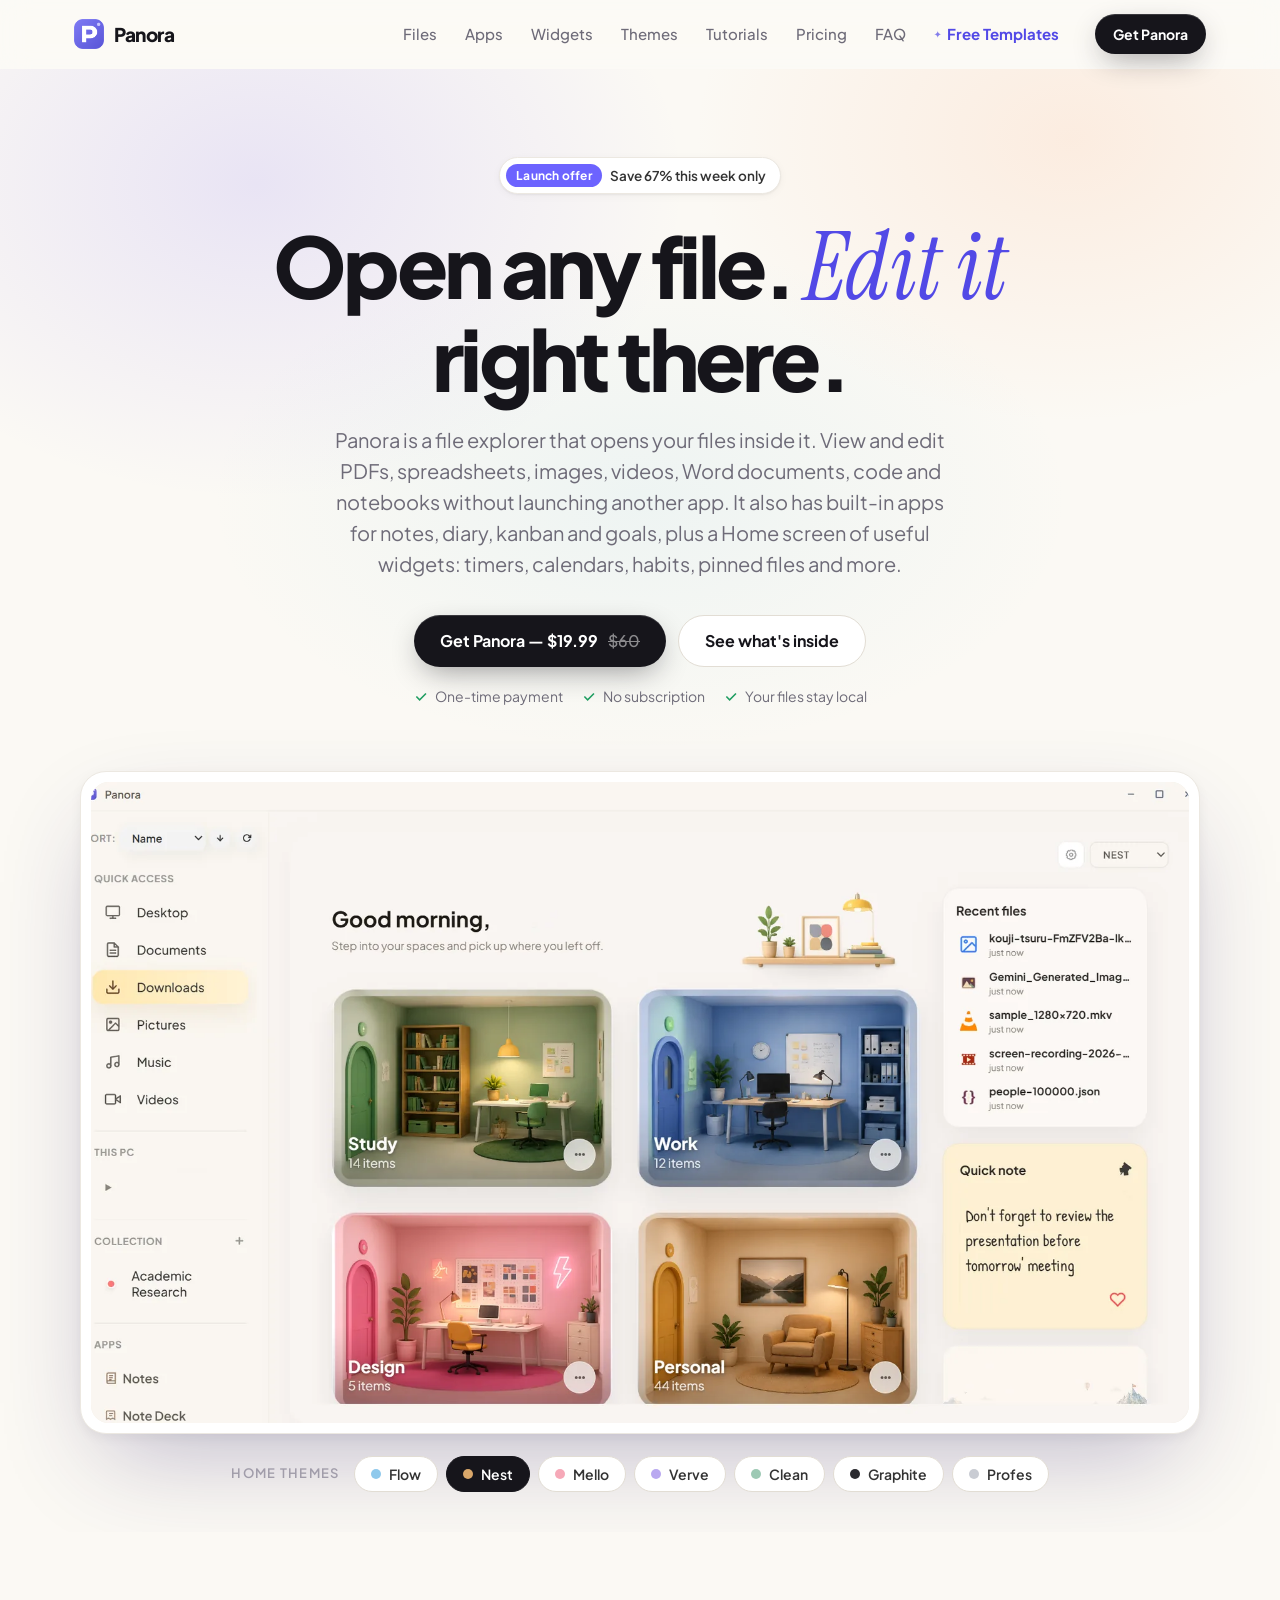
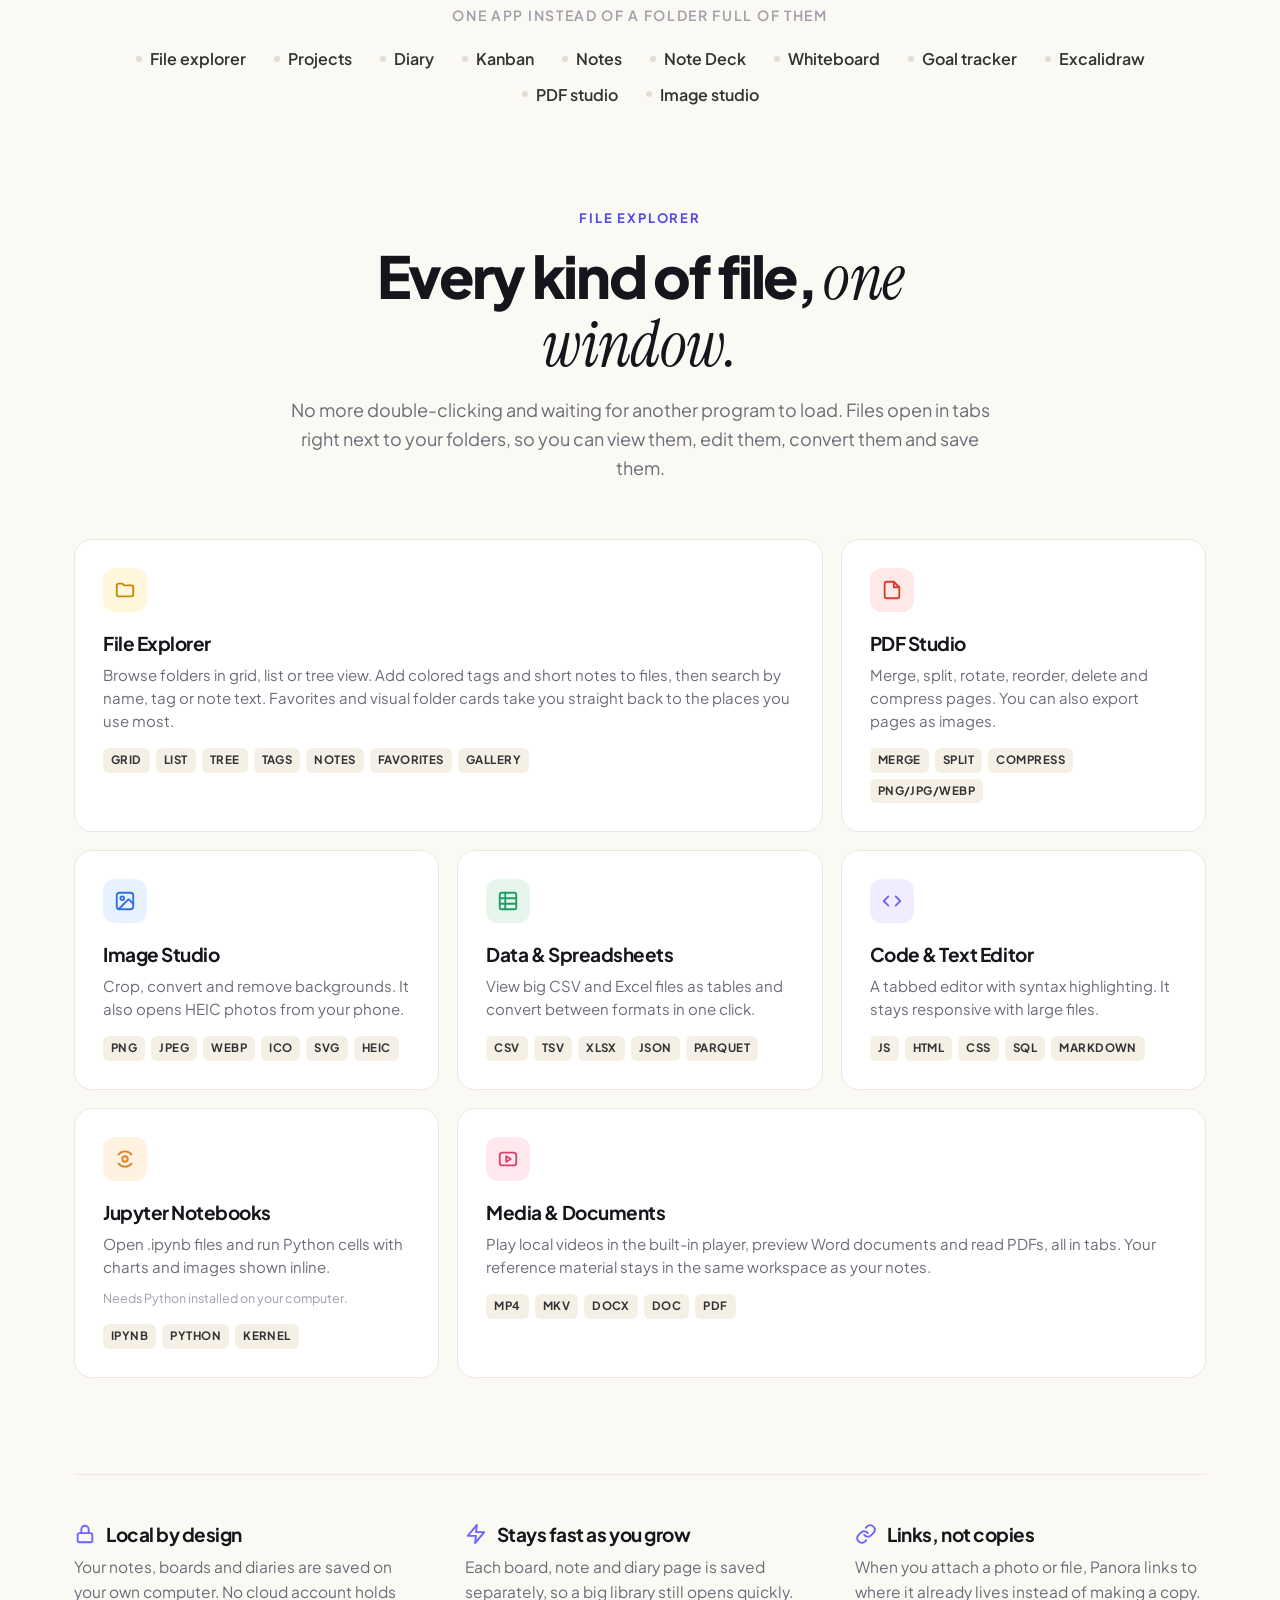
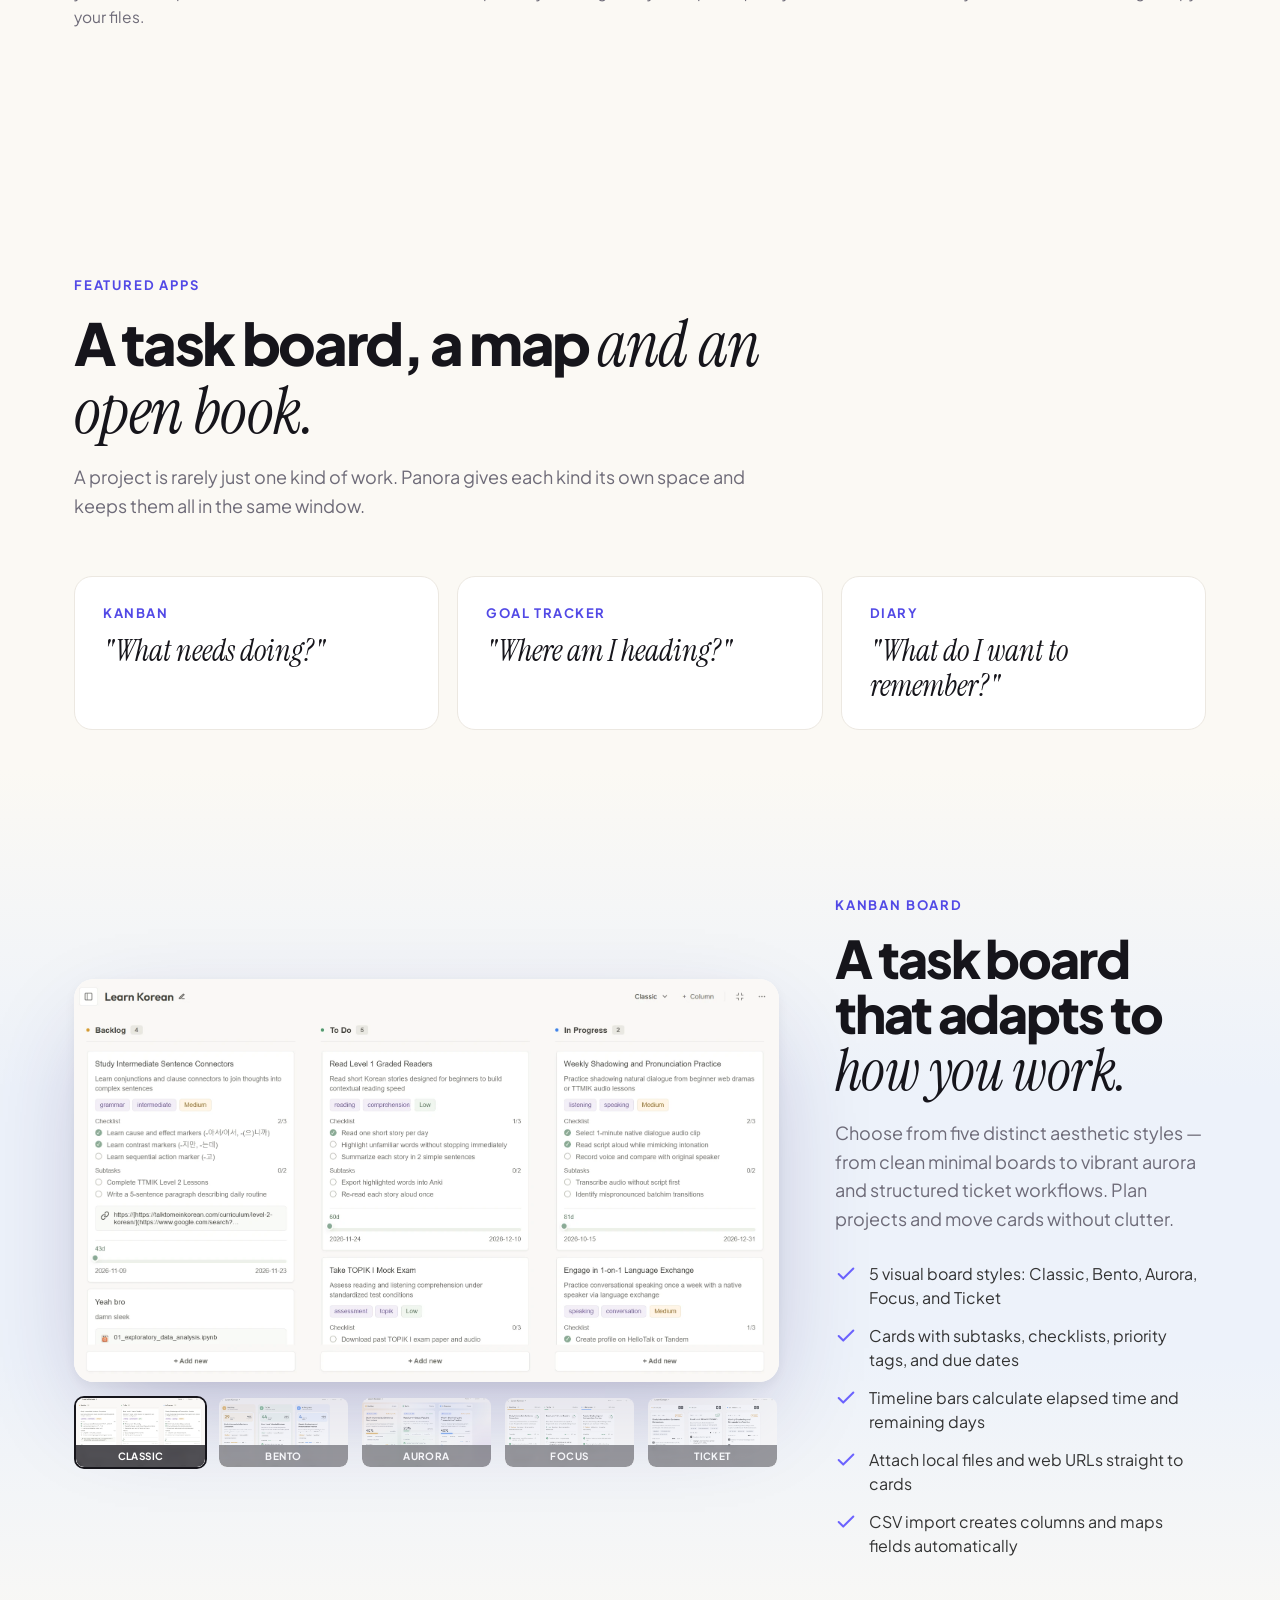
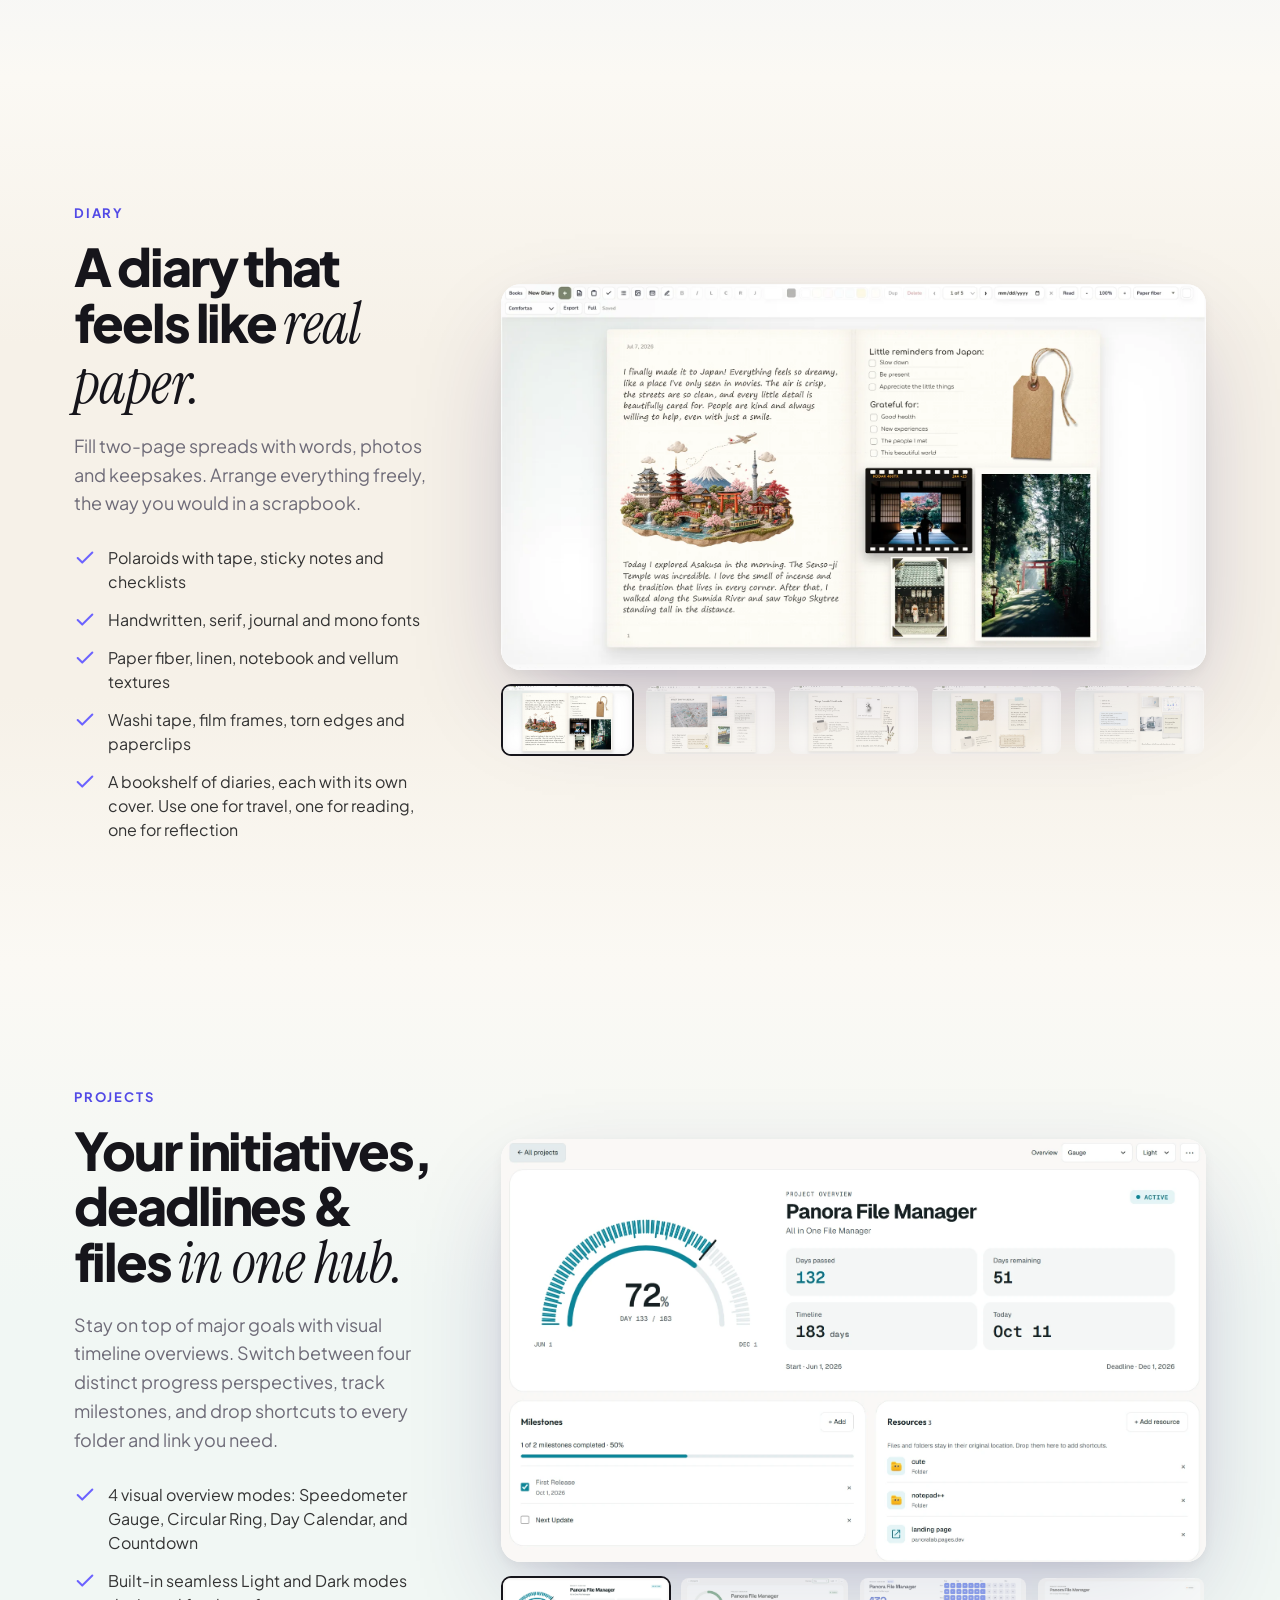
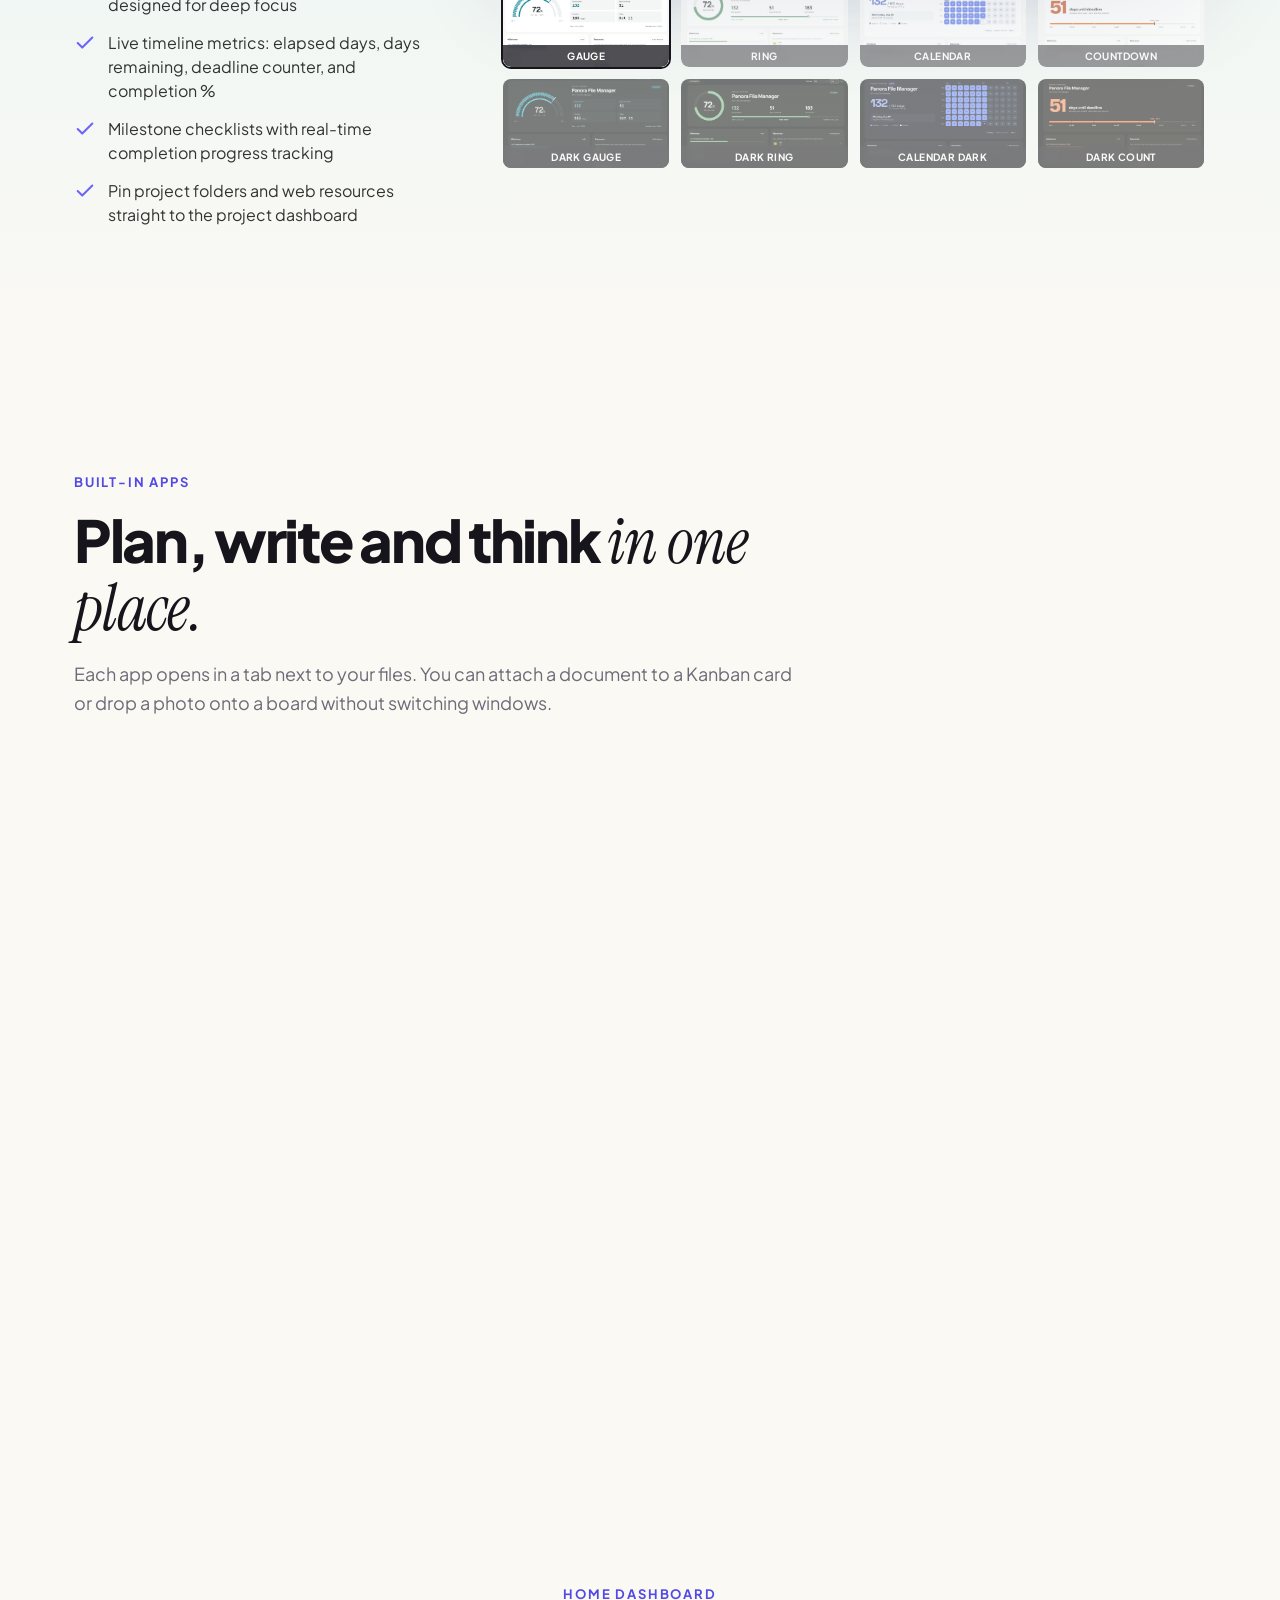
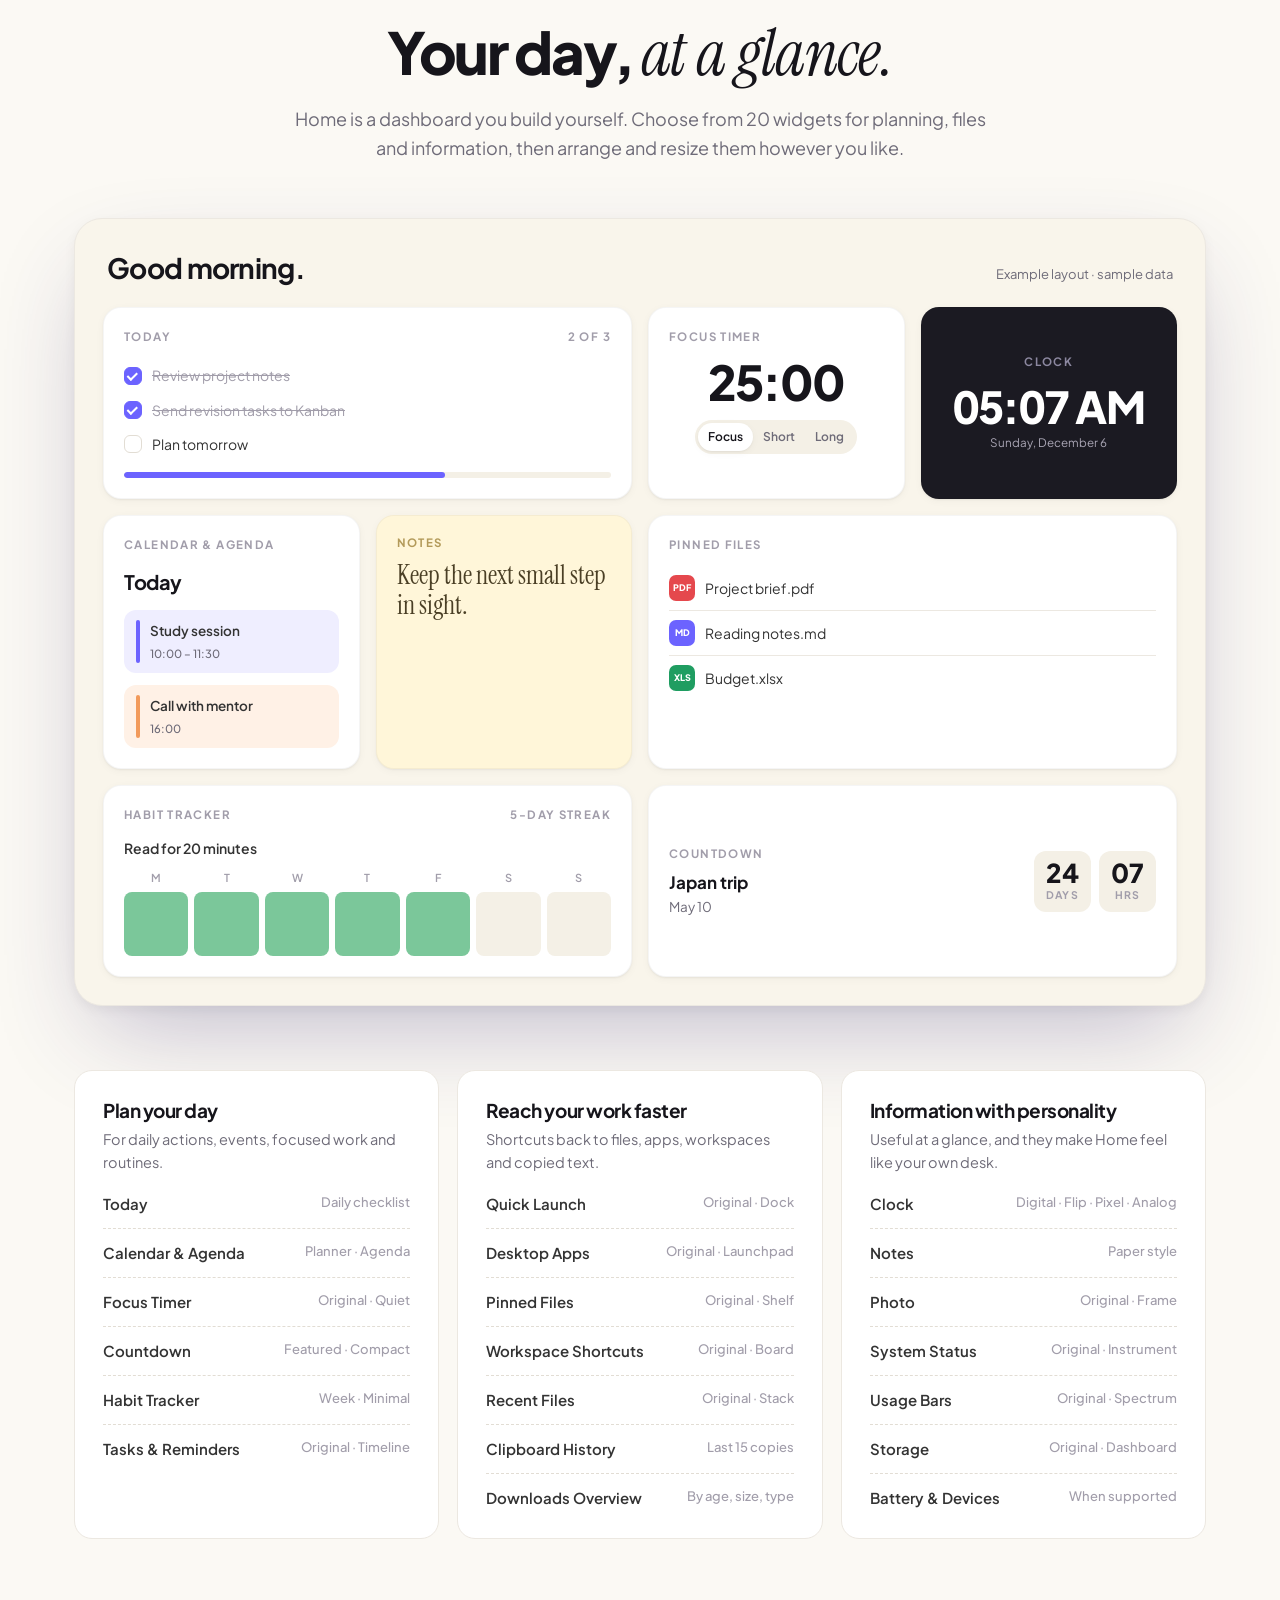
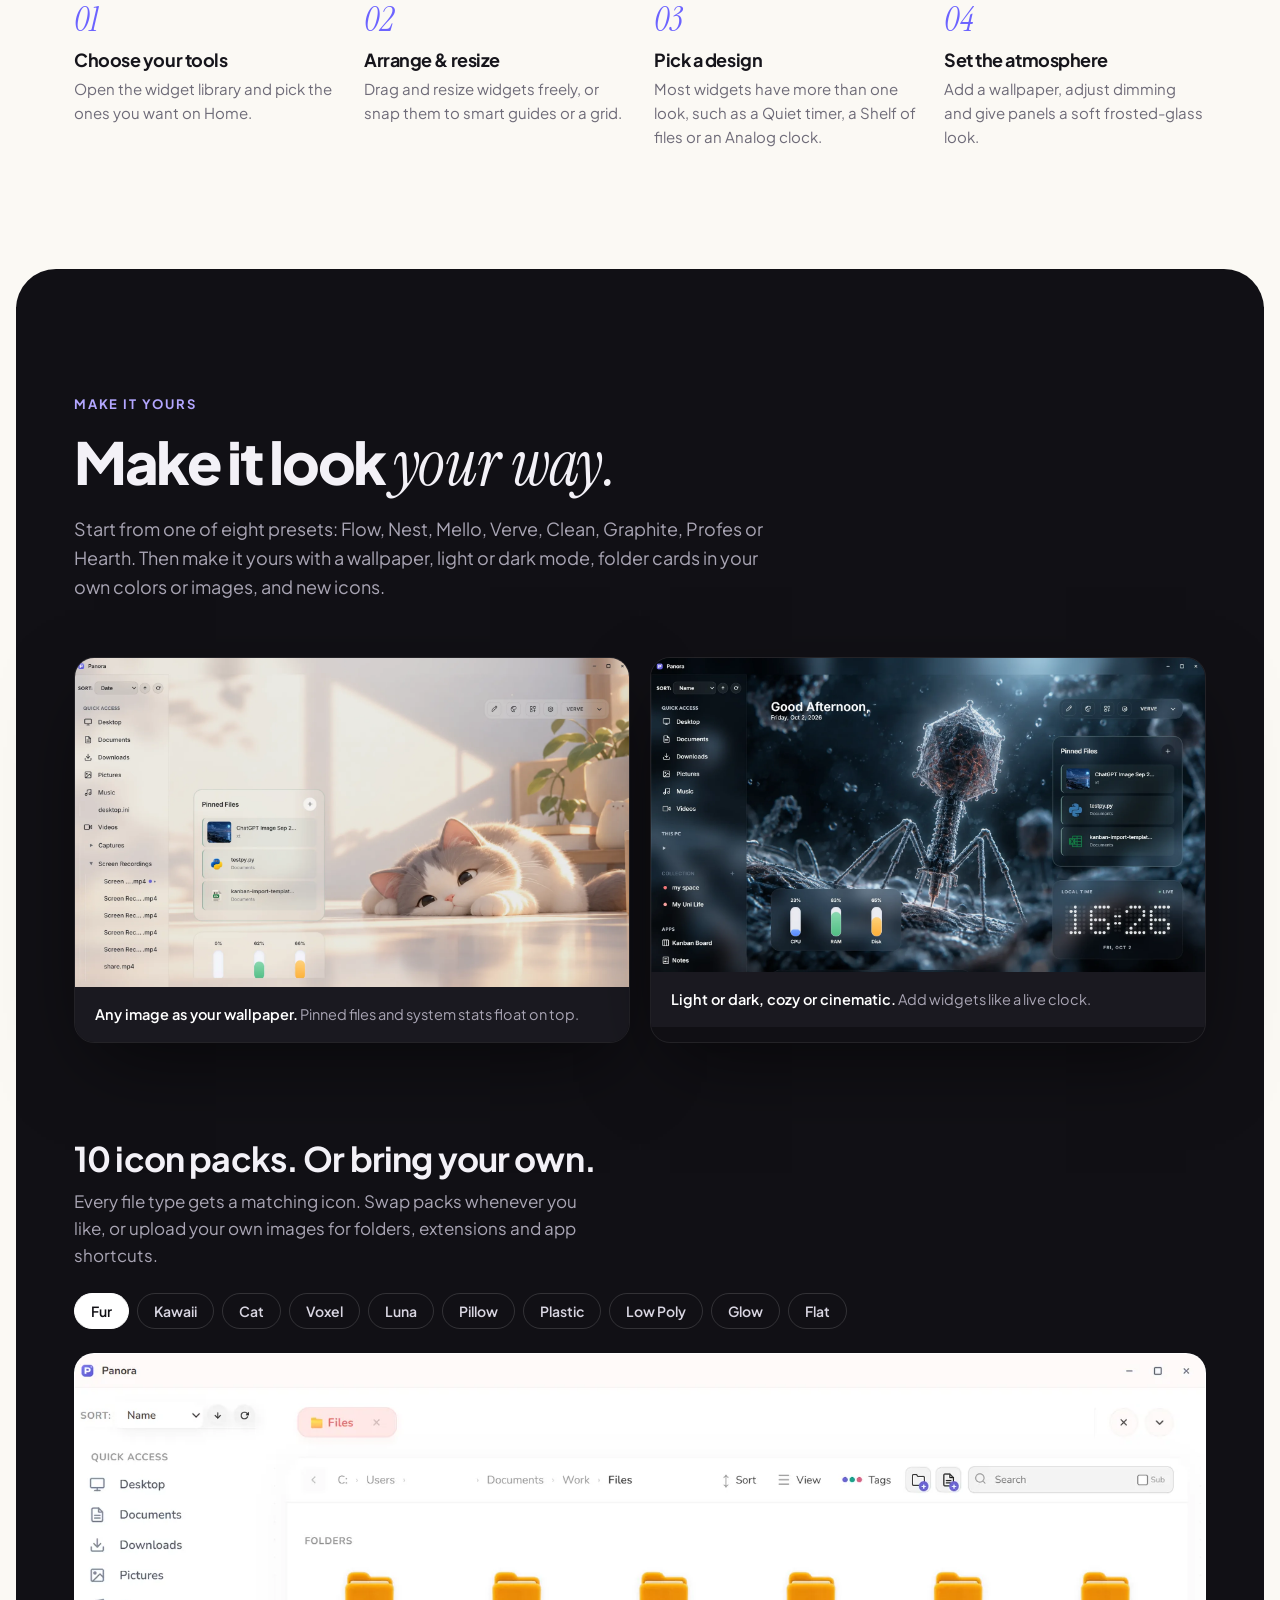
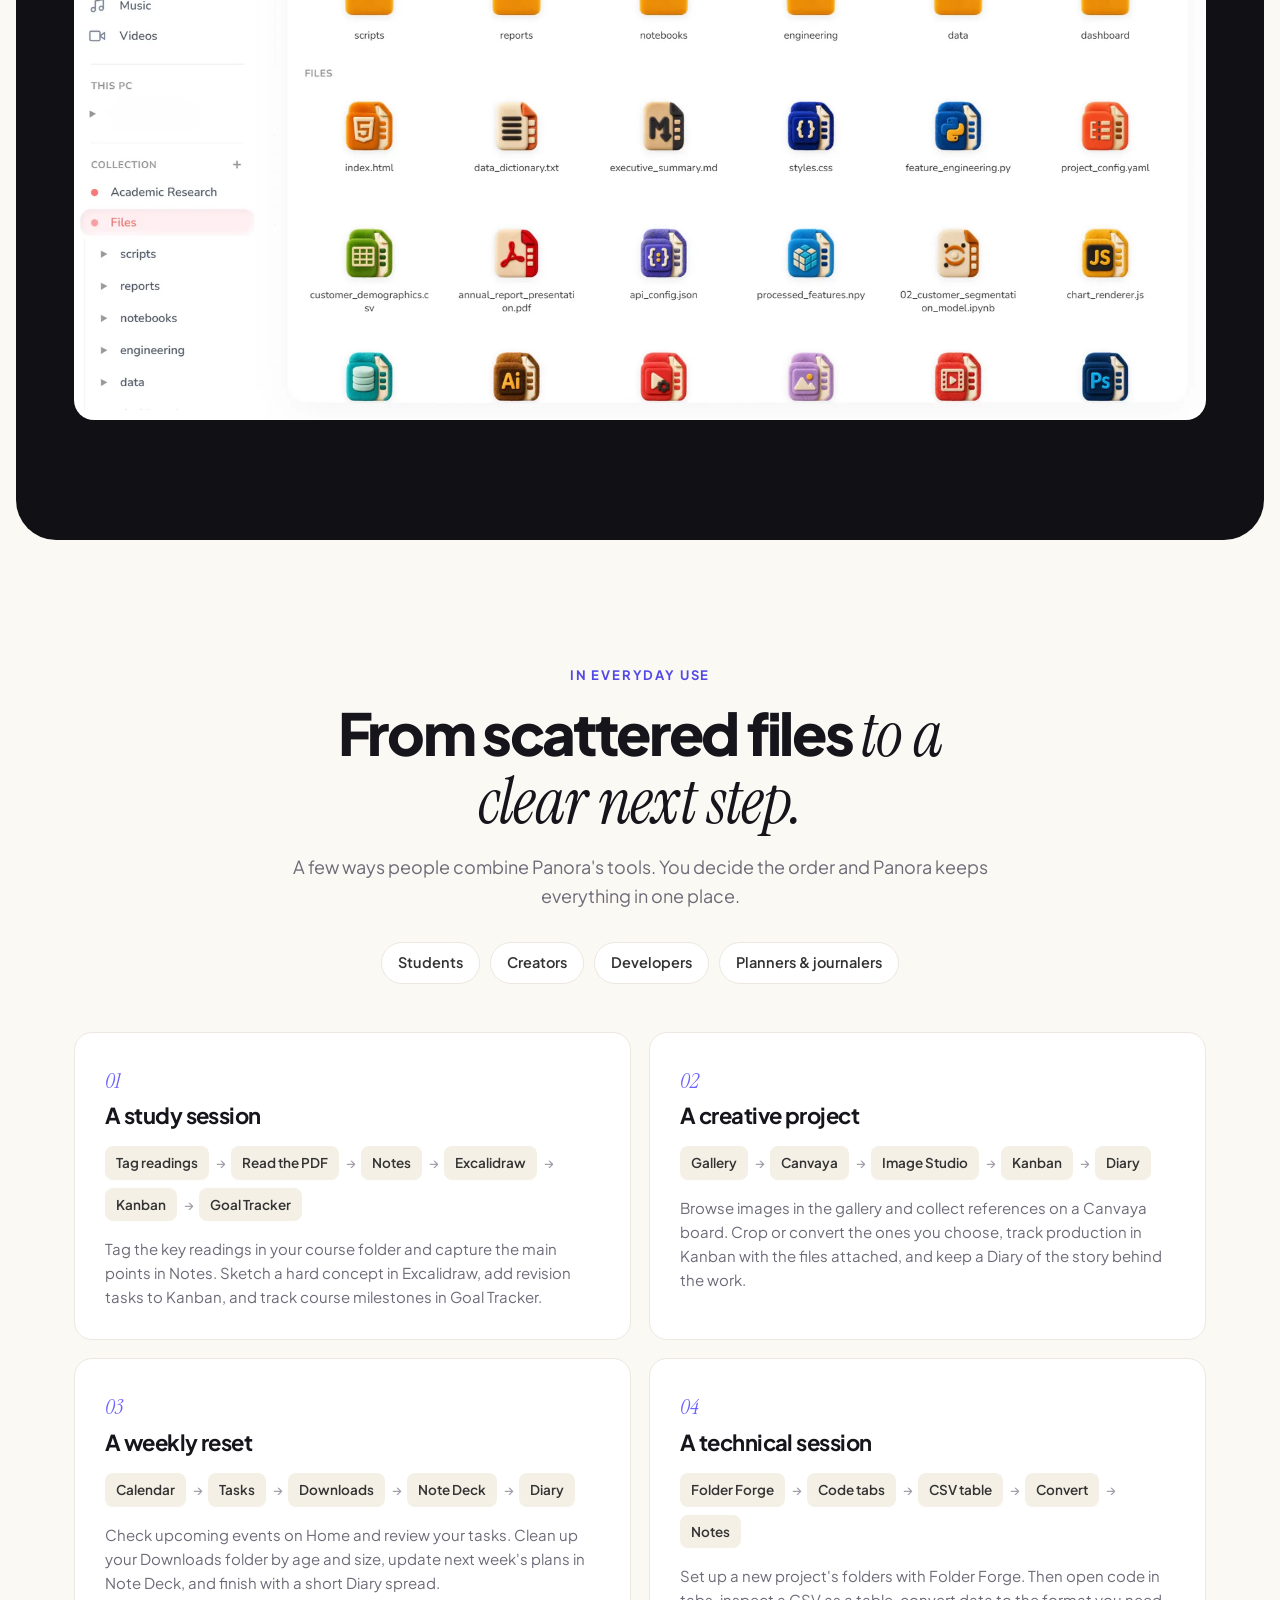
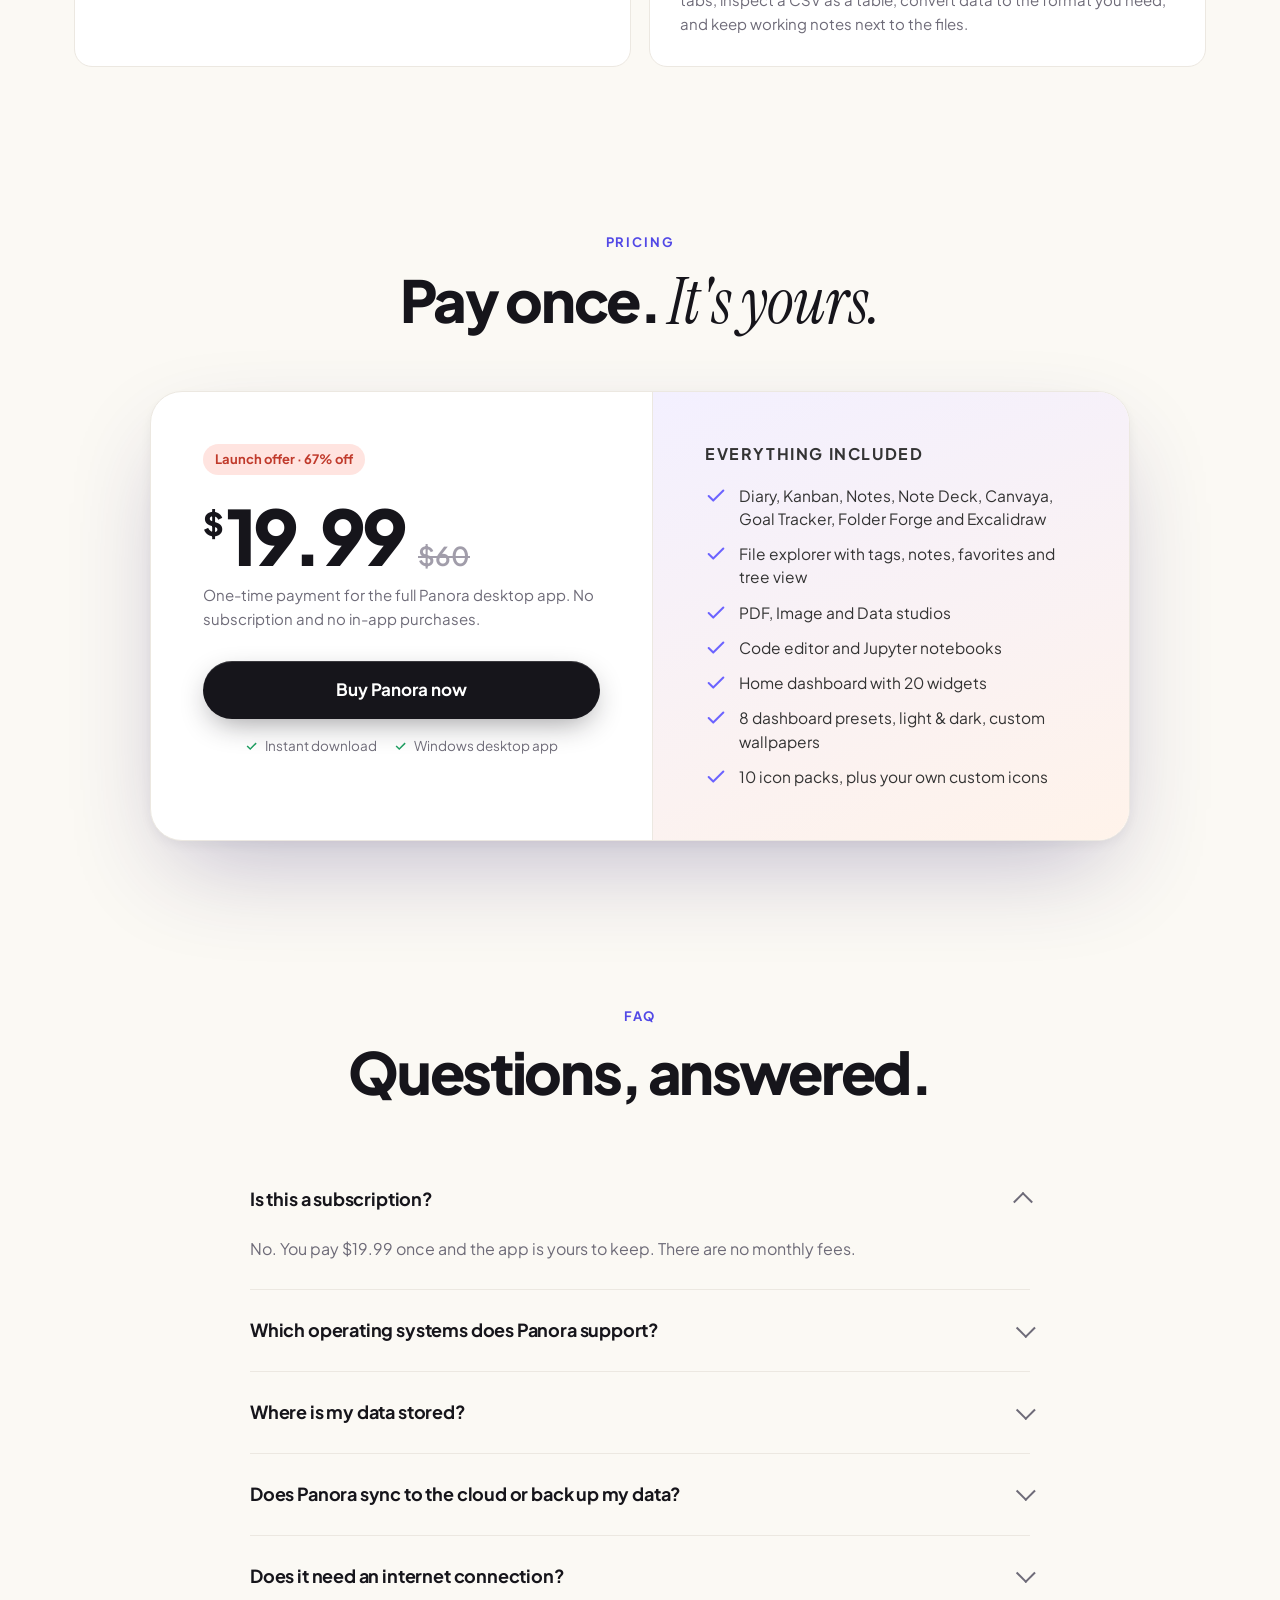
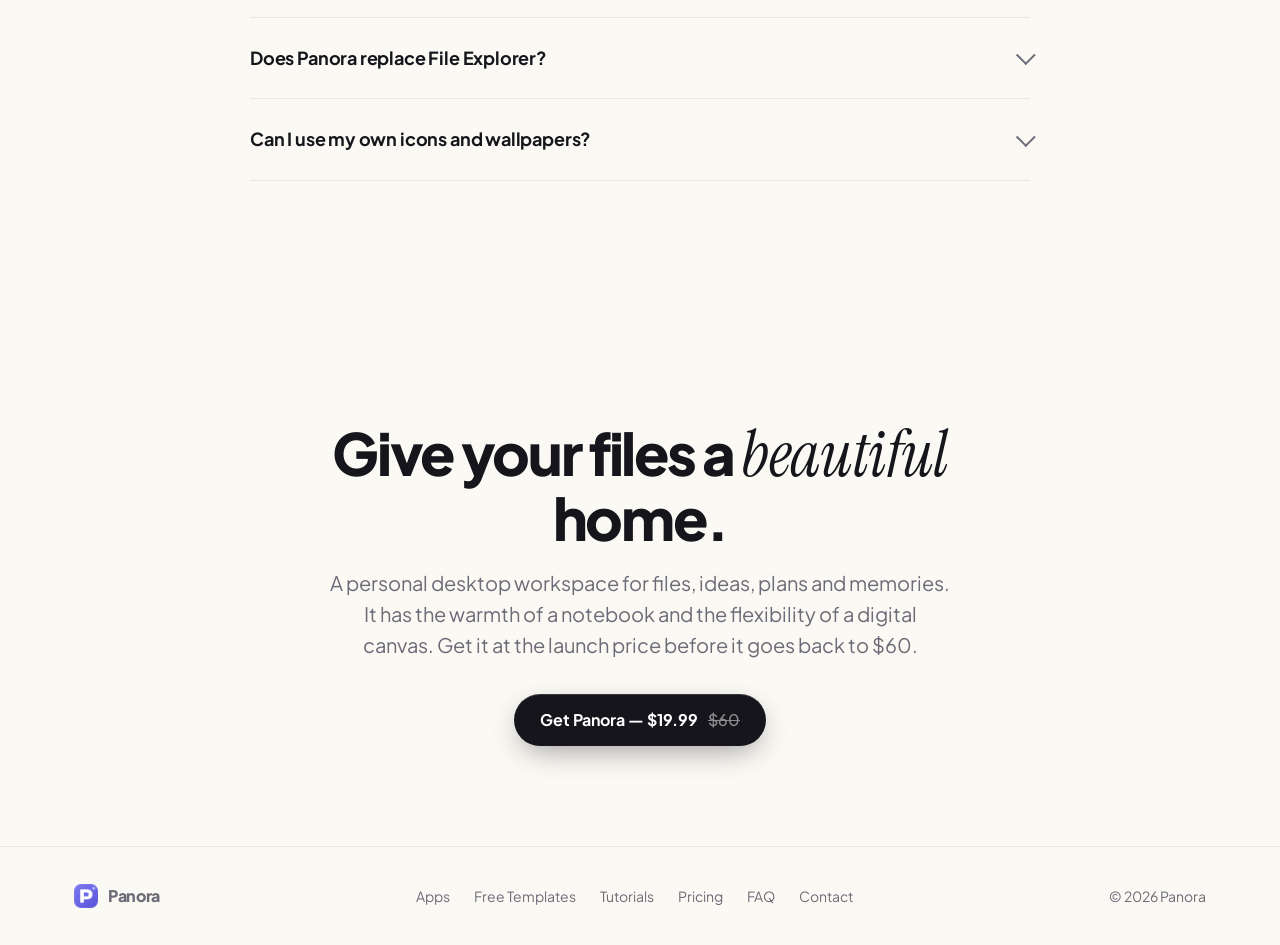
==== commit 2f12215e: "feat: add Free Templates, Video Tutorials, Kanban showcase, and Projects app showcase" ====
--- a/index.html
+++ b/index.html
@@ -58,6 +58,9 @@
 .logo img{width:30px;height:30px}
 .nav-links{display:flex;gap:28px;margin-left:auto;font-size:15px;font-weight:500;color:var(--muted)}
 .nav-links a:hover{color:var(--ink)}
+.nav-links .nav-free{color:var(--brand-ink);font-weight:700;display:inline-flex;align-items:center;gap:5px}
+.nav-links .nav-free::before{content:"✦";font-size:10px;opacity:.7}
+.nav-links .nav-free:hover{color:var(--brand)}
 .nav .btn{margin-left:4px}
 
 /* ---------- Hero ---------- */
@@ -117,9 +120,28 @@
 .diary-view .frame{border-radius:20px;overflow:hidden;box-shadow:var(--shadow-lg);background:#fff;aspect-ratio:1800/985;position:relative}
 .diary-view .frame img{position:absolute;inset:0;width:100%;height:100%;object-fit:cover;opacity:0;transition:opacity .5s}
 .diary-view .frame img.on{opacity:1}
+
+/* ---------- Kanban feature ---------- */
+.kanban-feat{background:linear-gradient(180deg,var(--bg) 0%,#EDF2FA 35%,#EDF2FA 65%,var(--bg) 100%)}
+.kanban-grid{display:grid;grid-template-columns:minmax(0,1.9fr) minmax(0,1fr);gap:56px;align-items:center}
+.kanban-grid h2{font-size:clamp(34px,4.2vw,52px)}
+.kanban-view .frame{border-radius:20px;overflow:hidden;box-shadow:var(--shadow-lg);background:#fff;aspect-ratio:1800/1030;position:relative}
+.kanban-view .frame img{position:absolute;inset:0;width:100%;height:100%;object-fit:cover;opacity:0;transition:opacity .5s}
+.kanban-view .frame img.on{opacity:1}
+
+/* ---------- Projects feature ---------- */
+.projects-feat{background:linear-gradient(180deg,var(--bg) 0%,#F1F7F4 35%,#F1F7F4 65%,var(--bg) 100%)}
+.projects-grid{display:grid;grid-template-columns:minmax(0,1fr) minmax(0,1.9fr);gap:56px;align-items:center}
+.projects-grid h2{font-size:clamp(34px,4.2vw,52px)}
+.projects-view .frame{border-radius:20px;overflow:hidden;box-shadow:var(--shadow-lg);background:#fff;aspect-ratio:1800/1080;position:relative}
+.projects-view .frame img{position:absolute;inset:0;width:100%;height:100%;object-fit:cover;opacity:0;transition:opacity .5s}
+.projects-view .frame img.on{opacity:1}
+
 .thumbs{display:grid;grid-template-columns:repeat(5,1fr);gap:10px;margin-top:14px}
-.thumbs button{border-radius:10px;overflow:hidden;border:2px solid transparent;opacity:.55;transition:all .2s;aspect-ratio:1800/985}
+.thumbs.eight-thumbs{grid-template-columns:repeat(4,1fr);gap:8px}
+.thumbs button{border-radius:10px;overflow:hidden;border:2px solid transparent;opacity:.55;transition:all .2s;aspect-ratio:1800/985;position:relative}
 .thumbs button img{width:100%;height:100%;object-fit:cover}
+.thumbs button span{position:absolute;bottom:0;left:0;right:0;background:rgba(22,21,27,.75);color:#fff;font-size:10px;font-weight:700;text-align:center;padding:3px 2px;letter-spacing:.04em;backdrop-filter:blur(2px);text-transform:uppercase}
 .thumbs button:hover{opacity:.85}
 .thumbs button[aria-selected="true"]{opacity:1;border-color:var(--ink)}
 
@@ -299,8 +321,8 @@
 @media (max-width:980px){
   .nav-links{display:none}
   .nav .btn{margin-left:auto}
-  .diary-grid,.apps-grid,.price-card{grid-template-columns:1fr}
-  .diary-grid{gap:36px}
+  .diary-grid,.kanban-grid,.projects-grid,.apps-grid,.price-card{grid-template-columns:1fr}
+  .diary-grid,.kanban-grid,.projects-grid{gap:36px}
   .tabs{flex-direction:row;overflow-x:auto;scroll-snap-type:x mandatory;gap:8px;padding-bottom:6px;margin:0 -24px;padding-left:24px;padding-right:24px;scrollbar-width:none}
   .tabs::-webkit-scrollbar{display:none}
   .tab{flex:none;scroll-snap-align:start;padding:10px 14px;border-color:var(--line);background:var(--card)}
@@ -343,6 +365,7 @@
   .hero-cta .btn{width:100%}
   .theme-bar .lbl{width:100%;margin:0 0 4px}
   .thumbs{gap:6px}
+  .thumbs.eight-thumbs{grid-template-columns:repeat(2,1fr)}
   .nav .btn-sm{padding:0 14px}
 }
 .panel .desc{display:none;color:var(--muted);font-size:15.5px;margin-top:16px}
@@ -364,8 +387,10 @@
       <a href="#apps">Apps</a>
       <a href="#widgets">Widgets</a>
       <a href="#personalize">Themes</a>
+      <a href="tutorials.html">Tutorials</a>
       <a href="#pricing">Pricing</a>
       <a href="#faq">FAQ</a>
+      <a href="templates.html" class="nav-free">Free Templates</a>
     </nav>
     <a class="btn btn-primary btn-sm buy" href="https://panoralab.gumroad.com/l/panora">Get Panora</a>
   </div>
@@ -420,7 +445,7 @@
   <div class="wrap">
     <p class="rv">One app instead of a folder full of them</p>
     <ul class="rv">
-      <li>File explorer</li><li>Code editor</li><li>Diary</li><li>Kanban</li><li>Notes</li><li>Note Deck</li>
+      <li>File explorer</li><li>Projects</li><li>Diary</li><li>Kanban</li><li>Notes</li><li>Note Deck</li>
       <li>Whiteboard</li><li>Goal tracker</li><li>Excalidraw</li><li>PDF studio</li><li>Image studio</li>
     </ul>
   </div>
@@ -509,6 +534,40 @@
       <div><b>Kanban</b><p>"What needs doing?"</p></div>
       <div><b>Goal Tracker</b><p>"Where am I heading?"</p></div>
       <div><b>Diary</b><p>"What do I want to remember?"</p></div>
+    </div>
+  </div>
+</section>
+
+<!-- ================= KANBAN ================= -->
+<section class="sec kanban-feat" id="kanban">
+  <div class="wrap kanban-grid">
+    <div class="kanban-view rv">
+      <div class="frame" id="kanbanFrame">
+        <img class="on" src="assets/kanban-classic.webp" alt="Panora Kanban in Classic layout" width="1800" height="1015" loading="lazy">
+        <img src="assets/kanban-bento.webp" alt="Panora Kanban in Bento layout" width="1800" height="1031" loading="lazy">
+        <img src="assets/kanban-aurora.webp" alt="Panora Kanban in Aurora layout" width="1800" height="1049" loading="lazy">
+        <img src="assets/kanban-focus.webp" alt="Panora Kanban in Focus layout" width="1800" height="1010" loading="lazy">
+        <img src="assets/kanban-ticket.webp" alt="Panora Kanban in Ticket layout" width="1800" height="1022" loading="lazy">
+      </div>
+      <div class="thumbs" role="tablist" aria-label="Kanban visual styles" id="kanbanThumbs">
+        <button role="tab" aria-selected="true" aria-label="Classic layout"><img src="assets/kanban-classic.webp" alt="" loading="lazy"><span>Classic</span></button>
+        <button role="tab" aria-selected="false" aria-label="Bento layout"><img src="assets/kanban-bento.webp" alt="" loading="lazy"><span>Bento</span></button>
+        <button role="tab" aria-selected="false" aria-label="Aurora layout"><img src="assets/kanban-aurora.webp" alt="" loading="lazy"><span>Aurora</span></button>
+        <button role="tab" aria-selected="false" aria-label="Focus layout"><img src="assets/kanban-focus.webp" alt="" loading="lazy"><span>Focus</span></button>
+        <button role="tab" aria-selected="false" aria-label="Ticket layout"><img src="assets/kanban-ticket.webp" alt="" loading="lazy"><span>Ticket</span></button>
+      </div>
+    </div>
+    <div class="rv">
+      <span class="kicker">Kanban Board</span>
+      <h2>A task board that adapts to <em class="s">how you work.</em></h2>
+      <p style="margin-top:18px;color:var(--muted);font-size:18px">Choose from five distinct aesthetic styles — from clean minimal boards to vibrant aurora and structured ticket workflows. Plan projects and move cards without clutter.</p>
+      <ul class="ticks">
+        <li><svg viewBox="0 0 24 24" fill="none" stroke="currentColor" stroke-width="2.2" stroke-linecap="round" stroke-linejoin="round"><path d="M20 6 9 17l-5-5"/></svg>5 visual board styles: Classic, Bento, Aurora, Focus, and Ticket</li>
+        <li><svg viewBox="0 0 24 24" fill="none" stroke="currentColor" stroke-width="2.2" stroke-linecap="round" stroke-linejoin="round"><path d="M20 6 9 17l-5-5"/></svg>Cards with subtasks, checklists, priority tags, and due dates</li>
+        <li><svg viewBox="0 0 24 24" fill="none" stroke="currentColor" stroke-width="2.2" stroke-linecap="round" stroke-linejoin="round"><path d="M20 6 9 17l-5-5"/></svg>Timeline bars calculate elapsed time and remaining days</li>
+        <li><svg viewBox="0 0 24 24" fill="none" stroke="currentColor" stroke-width="2.2" stroke-linecap="round" stroke-linejoin="round"><path d="M20 6 9 17l-5-5"/></svg>Attach local files and web URLs straight to cards</li>
+        <li><svg viewBox="0 0 24 24" fill="none" stroke="currentColor" stroke-width="2.2" stroke-linecap="round" stroke-linejoin="round"><path d="M20 6 9 17l-5-5"/></svg>CSV import creates columns and maps fields automatically</li>
+      </ul>
     </div>
   </div>
 </section>
@@ -536,12 +595,52 @@
         <img src="assets/diary-5.webp" alt="Diary spread with torn paper notes, washi tape and fabric labels" width="1800" height="974" loading="lazy">
         <img src="assets/diary-1.webp" alt="Diary spread with a to-do checklist, screenshots and a reflection" width="1800" height="977" loading="lazy">
       </div>
-      <div class="thumbs" role="tablist" aria-label="Diary examples">
+      <div class="thumbs" role="tablist" aria-label="Diary examples" id="diaryThumbs">
         <button role="tab" aria-selected="true" aria-label="Japan trip"><img src="assets/diary-2.webp" alt="" loading="lazy"></button>
         <button role="tab" aria-selected="false" aria-label="Berlin"><img src="assets/diary-4.webp" alt="" loading="lazy"></button>
         <button role="tab" aria-selected="false" aria-label="Poetry"><img src="assets/diary-3.webp" alt="" loading="lazy"></button>
         <button role="tab" aria-selected="false" aria-label="Mindfulness"><img src="assets/diary-5.webp" alt="" loading="lazy"></button>
         <button role="tab" aria-selected="false" aria-label="Work log"><img src="assets/diary-1.webp" alt="" loading="lazy"></button>
+      </div>
+    </div>
+  </div>
+</section>
+
+<!-- ================= PROJECTS ================= -->
+<section class="sec projects-feat" id="projects">
+  <div class="wrap projects-grid">
+    <div class="rv">
+      <span class="kicker">Projects</span>
+      <h2>Your initiatives, deadlines &amp; files <em class="s">in one hub.</em></h2>
+      <p style="margin-top:18px;color:var(--muted);font-size:18px">Stay on top of major goals with visual timeline overviews. Switch between four distinct progress perspectives, track milestones, and drop shortcuts to every folder and link you need.</p>
+      <ul class="ticks">
+        <li><svg viewBox="0 0 24 24" fill="none" stroke="currentColor" stroke-width="2.2" stroke-linecap="round" stroke-linejoin="round"><path d="M20 6 9 17l-5-5"/></svg>4 visual overview modes: Speedometer Gauge, Circular Ring, Day Calendar, and Countdown</li>
+        <li><svg viewBox="0 0 24 24" fill="none" stroke="currentColor" stroke-width="2.2" stroke-linecap="round" stroke-linejoin="round"><path d="M20 6 9 17l-5-5"/></svg>Built-in seamless Light and Dark modes designed for deep focus</li>
+        <li><svg viewBox="0 0 24 24" fill="none" stroke="currentColor" stroke-width="2.2" stroke-linecap="round" stroke-linejoin="round"><path d="M20 6 9 17l-5-5"/></svg>Live timeline metrics: elapsed days, days remaining, deadline counter, and completion %</li>
+        <li><svg viewBox="0 0 24 24" fill="none" stroke="currentColor" stroke-width="2.2" stroke-linecap="round" stroke-linejoin="round"><path d="M20 6 9 17l-5-5"/></svg>Milestone checklists with real-time completion progress tracking</li>
+        <li><svg viewBox="0 0 24 24" fill="none" stroke="currentColor" stroke-width="2.2" stroke-linecap="round" stroke-linejoin="round"><path d="M20 6 9 17l-5-5"/></svg>Pin project folders and web resources straight to the project dashboard</li>
+      </ul>
+    </div>
+    <div class="projects-view rv">
+      <div class="frame" id="projectsFrame">
+        <img class="on" src="assets/project-gauge-light.webp" alt="Projects Gauge view in light mode" width="1800" height="1094" loading="lazy">
+        <img src="assets/project-ring-light.webp" alt="Projects Ring view in light mode" width="1800" height="1037" loading="lazy">
+        <img src="assets/project-calendar-light.webp" alt="Projects Day Calendar view in light mode" width="1800" height="1191" loading="lazy">
+        <img src="assets/project-countdown-light.webp" alt="Projects Countdown view in light mode" width="1800" height="1057" loading="lazy">
+        <img src="assets/project-gauge-dark.webp" alt="Projects Gauge view in dark mode" width="1800" height="1108" loading="lazy">
+        <img src="assets/project-ring-dark.webp" alt="Projects Ring view in dark mode" width="1800" height="1030" loading="lazy">
+        <img src="assets/project-calendar-dark.webp" alt="Projects Day Calendar view in dark mode" width="1800" height="1191" loading="lazy">
+        <img src="assets/project-countdown-dark.webp" alt="Projects Countdown view in dark mode" width="1800" height="1143" loading="lazy">
+      </div>
+      <div class="thumbs eight-thumbs" role="tablist" aria-label="Projects visual styles" id="projectsThumbs">
+        <button role="tab" aria-selected="true" aria-label="Gauge Light"><img src="assets/project-gauge-light.webp" alt="" loading="lazy"><span>Gauge</span></button>
+        <button role="tab" aria-selected="false" aria-label="Ring Light"><img src="assets/project-ring-light.webp" alt="" loading="lazy"><span>Ring</span></button>
+        <button role="tab" aria-selected="false" aria-label="Calendar Light"><img src="assets/project-calendar-light.webp" alt="" loading="lazy"><span>Calendar</span></button>
+        <button role="tab" aria-selected="false" aria-label="Countdown Light"><img src="assets/project-countdown-light.webp" alt="" loading="lazy"><span>Countdown</span></button>
+        <button role="tab" aria-selected="false" aria-label="Gauge Dark"><img src="assets/project-gauge-dark.webp" alt="" loading="lazy"><span>Dark Gauge</span></button>
+        <button role="tab" aria-selected="false" aria-label="Ring Dark"><img src="assets/project-ring-dark.webp" alt="" loading="lazy"><span>Dark Ring</span></button>
+        <button role="tab" aria-selected="false" aria-label="Calendar Dark"><img src="assets/project-calendar-dark.webp" alt="" loading="lazy"><span>Calendar Dark</span></button>
+        <button role="tab" aria-selected="false" aria-label="Countdown Dark"><img src="assets/project-countdown-dark.webp" alt="" loading="lazy"><span>Dark Count</span></button>
       </div>
     </div>
   </div>
@@ -586,17 +685,22 @@
           <span class="t"><span class="ic" style="background:#FFE9EE;color:#D6436A"><svg viewBox="0 0 24 24" fill="none" stroke="currentColor" stroke-width="2" stroke-linecap="round" stroke-linejoin="round"><path d="m15 5 4 4L8 20H4v-4z"/></svg></span>Excalidraw</span>
           <span class="d">Sketch rough interfaces and process diagrams by hand. A library with previews and search keeps your drawings easy to find.</span>
         </button>
+        <button class="tab" role="tab" aria-selected="false" data-i="7">
+          <span class="t"><span class="ic" style="background:#EBF7F2;color:#1B9968"><svg viewBox="0 0 24 24" fill="none" stroke="currentColor" stroke-width="2" stroke-linecap="round" stroke-linejoin="round"><circle cx="12" cy="12" r="10"/><path d="m4.93 4.93 4.24 4.24"/><path d="m14.83 9.17 4.24-4.24"/><path d="M12 2v4"/><path d="m12 18 3-3"/></svg></span>Projects</span>
+          <span class="d">Visual hubs for your major initiatives. Switch between Gauge, Ring, Calendar, and Countdown overviews, track milestones, and drop shortcuts to folders.</span>
+        </button>
       </div>
 
       <div class="panel" id="appPanel">
         <div class="frame">
-          <img class="on" src="assets/app-kanban.webp" alt="Kanban board for learning Japanese with checklists, subtasks and timeline bars" width="1800" height="1006" loading="lazy">
+          <img class="on" src="assets/kanban-classic.webp" alt="Kanban board with subtasks, checklists, priority tags and timeline bars" width="1800" height="1015" loading="lazy">
           <img src="assets/app-canvaya.webp" alt="Canvaya whiteboard planning a Japan trip with checklist, itinerary, photos and budget table" width="1800" height="972" loading="lazy">
           <img src="assets/app-goal.webp" alt="Goal tracker map with milestone cards along a winding path" width="1538" height="1045" loading="lazy">
           <img src="assets/app-notes.webp" alt="Notes editor showing a digital marketing document with a table" width="1800" height="1058" loading="lazy">
           <img src="assets/app-notedeck.webp" alt="Note Deck board with priority matrix, countdown timer, time blocks and to-dos" width="1800" height="1067" loading="lazy">
           <img src="assets/app-forge.webp" alt="Folder Forge turning a text outline into a folder tree preview" width="1542" height="1027" loading="lazy">
           <img src="assets/app-excalidraw.webp" alt="Excalidraw diagram explaining how retrieval-augmented generation works" width="1800" height="934" loading="lazy">
+          <img src="assets/app-projects.webp" alt="Panora Projects dashboard with gauge timeline, milestones and folder shortcuts" width="1800" height="1094" loading="lazy">
         </div>
         <p class="desc" id="appDesc"></p>
         <div class="pts" id="appPts"></div>
@@ -906,7 +1010,7 @@
       Panora
     </a>
     <nav aria-label="Footer">
-      <a href="#apps">Apps</a><a href="#pricing">Pricing</a><a href="#faq">FAQ</a>
+      <a href="#apps">Apps</a><a href="templates.html">Free Templates</a><a href="tutorials.html">Tutorials</a><a href="#pricing">Pricing</a><a href="#faq">FAQ</a>
       <a href="mailto:hello@example.com">Contact</a>
     </nav>
     <span>© 2026 Panora</span>
@@ -956,8 +1060,14 @@
   // Warm the cache for theme images after first paint
   addEventListener("load", () => themeImgs.forEach(im => { im.loading = "eager"; }));
 
+  // Kanban styles
+  switcher([...document.querySelectorAll("#kanbanThumbs button")], [...document.querySelectorAll("#kanbanFrame img")], "aria-selected");
+
   // Diary
-  switcher([...document.querySelectorAll(".thumbs button")], [...document.querySelectorAll("#diaryFrame img")], "aria-selected");
+  switcher([...document.querySelectorAll("#diaryThumbs button")], [...document.querySelectorAll("#diaryFrame img")], "aria-selected");
+
+  // Projects styles
+  switcher([...document.querySelectorAll("#projectsThumbs button")], [...document.querySelectorAll("#projectsFrame img")], "aria-selected");
 
   // Apps showcase
   const pts = [
@@ -968,6 +1078,7 @@
     ["Countdowns", "Priority matrix", "Time blocks", "Flashcards & budgets"],
     ["Outline → folders", "Live tree preview", "Ready-made templates", "Skips existing folders"],
     ["Hand-drawn style", "Library with previews", "Search drawings", "Saved locally"],
+    ["Gauge, Ring & Calendar", "Milestones & progress", "Countdown to deadlines", "Link folders & URLs"],
   ];
   const tabs = [...document.querySelectorAll("#appTabs .tab")];
   const ptsEl = document.getElementById("appPts"), descEl = document.getElementById("appDesc");
